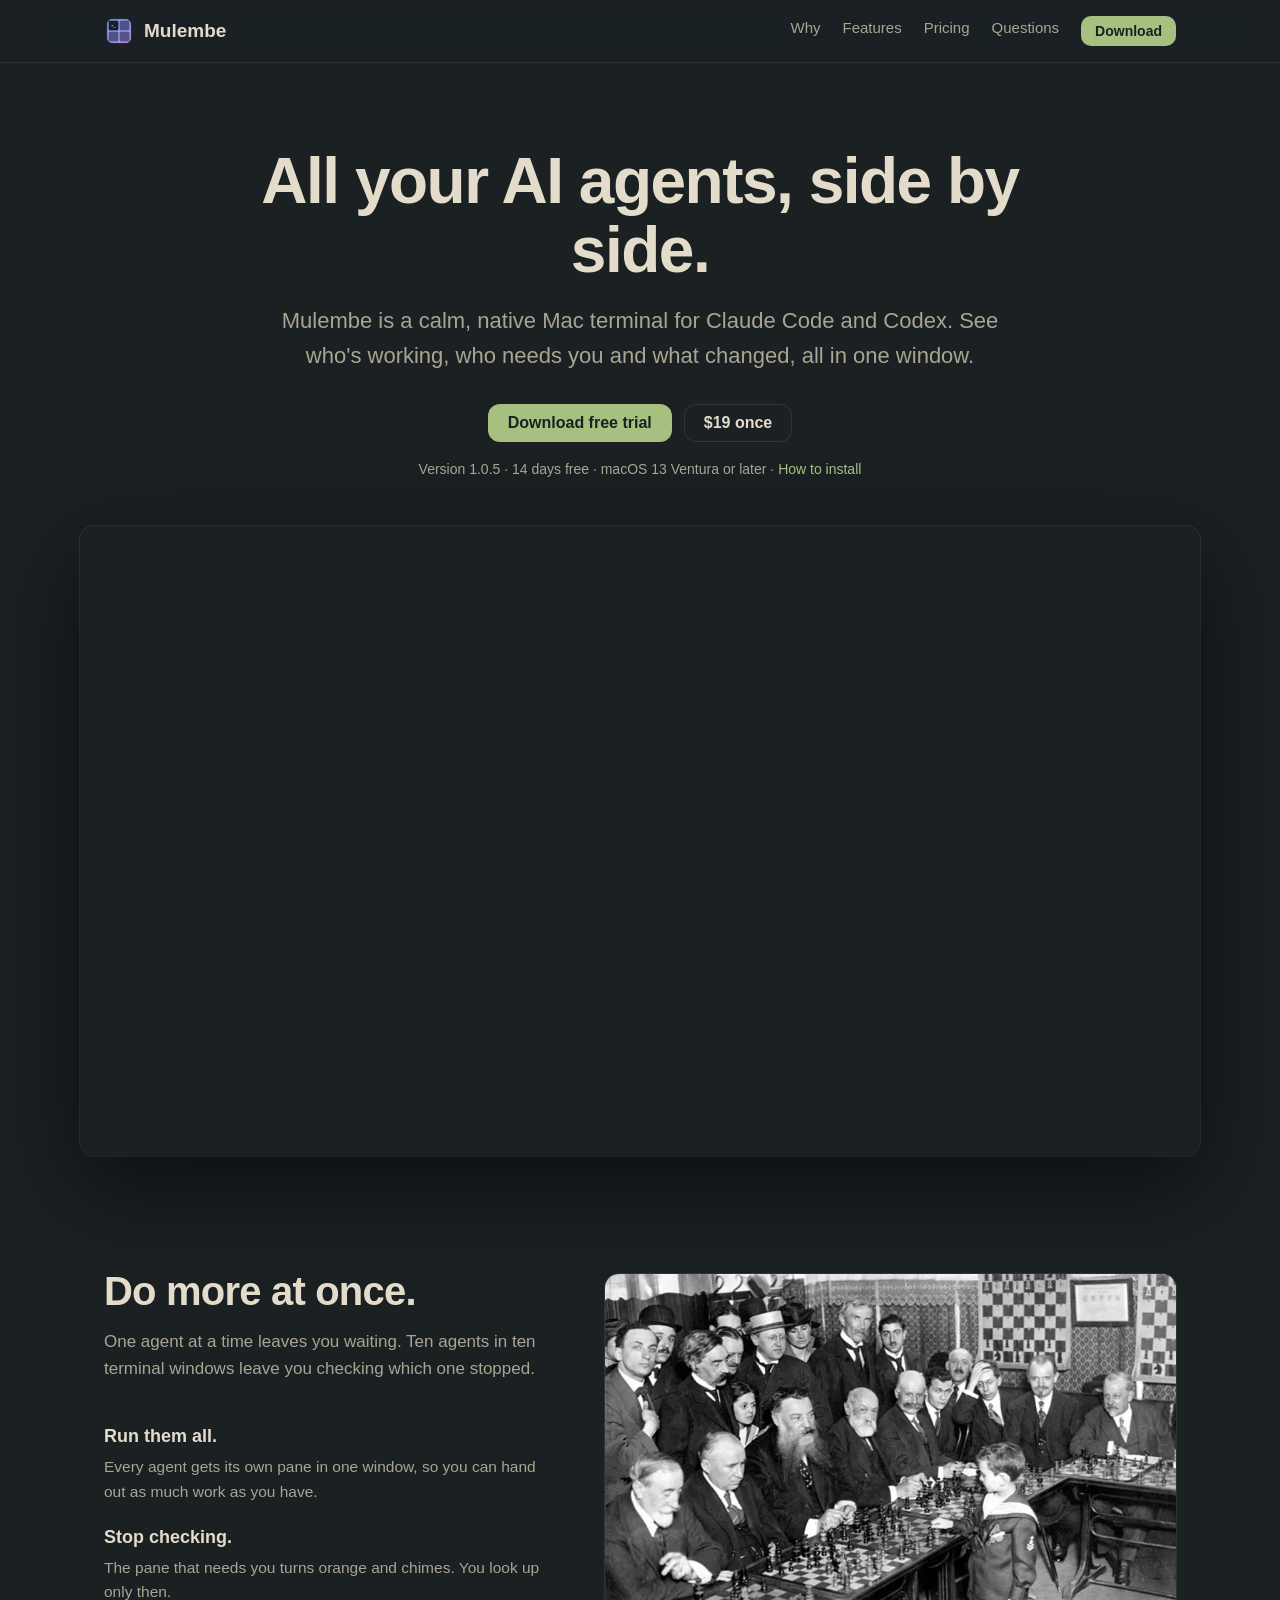
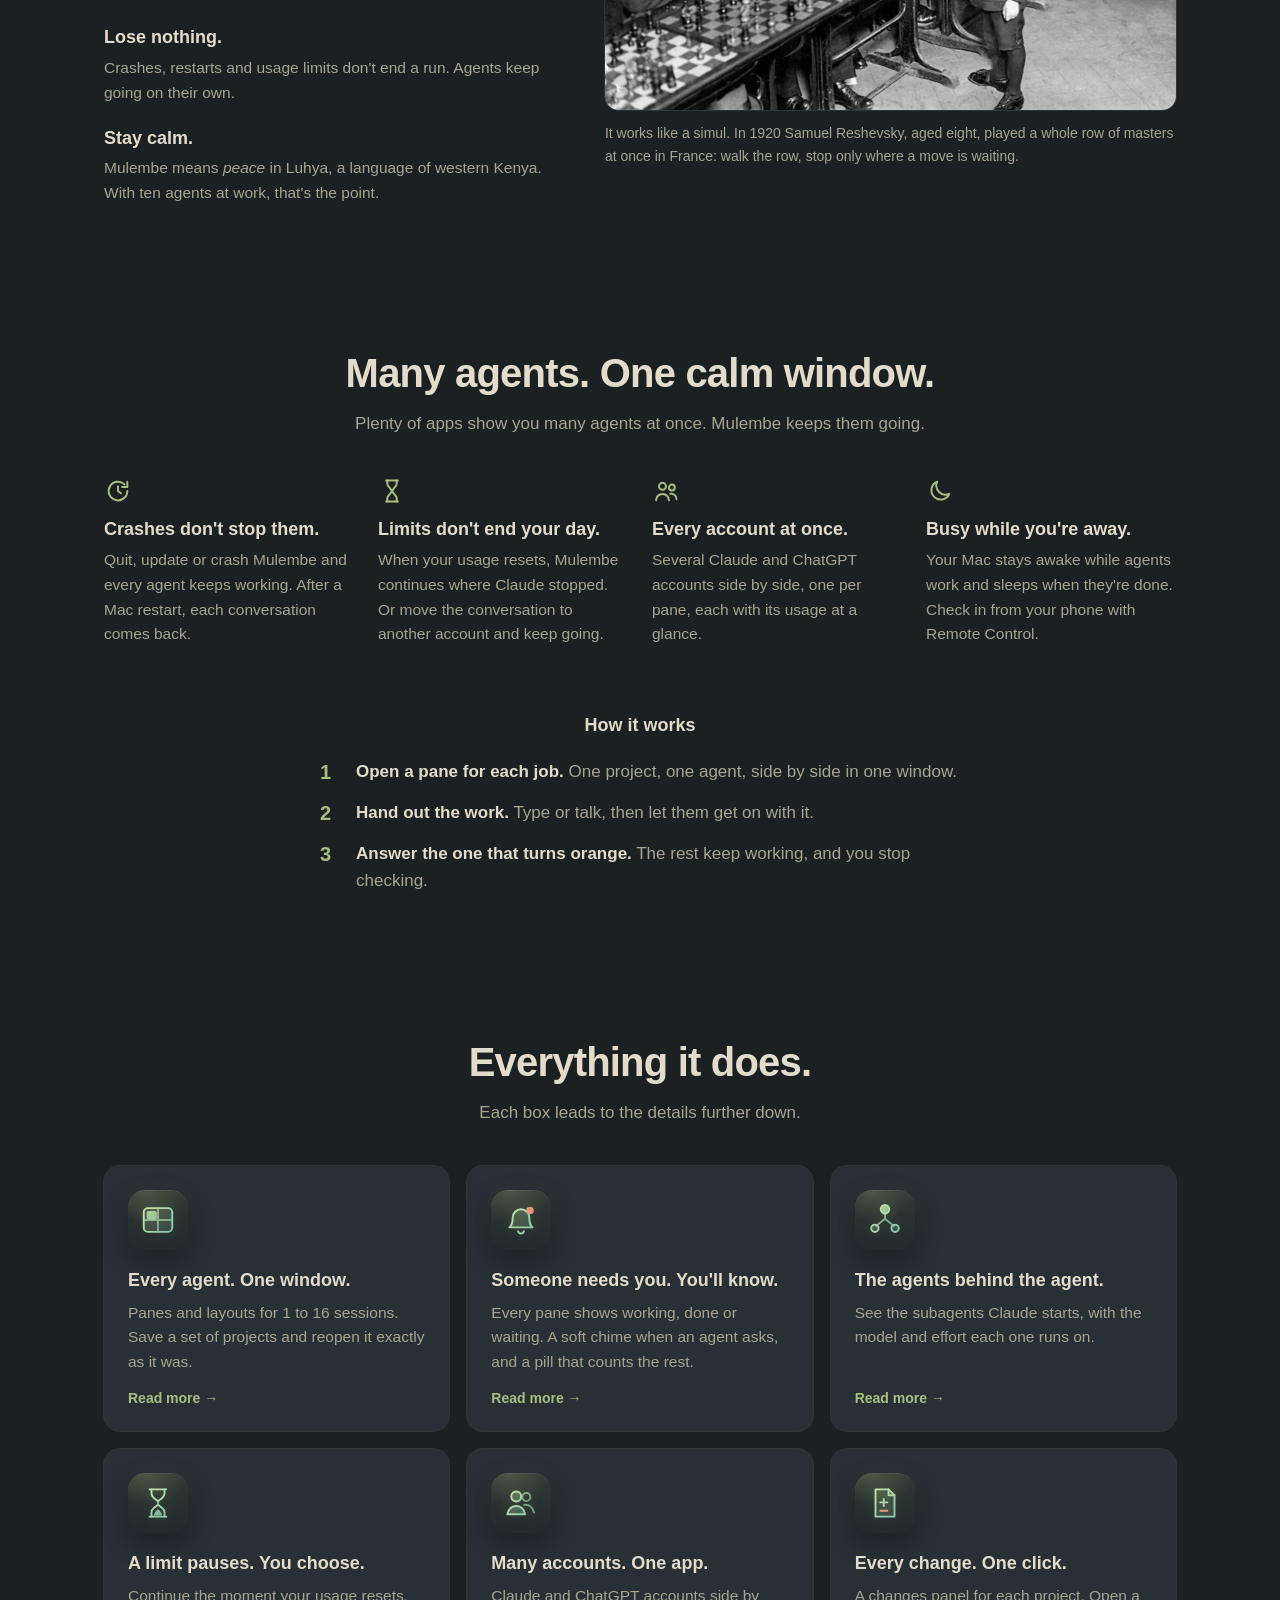
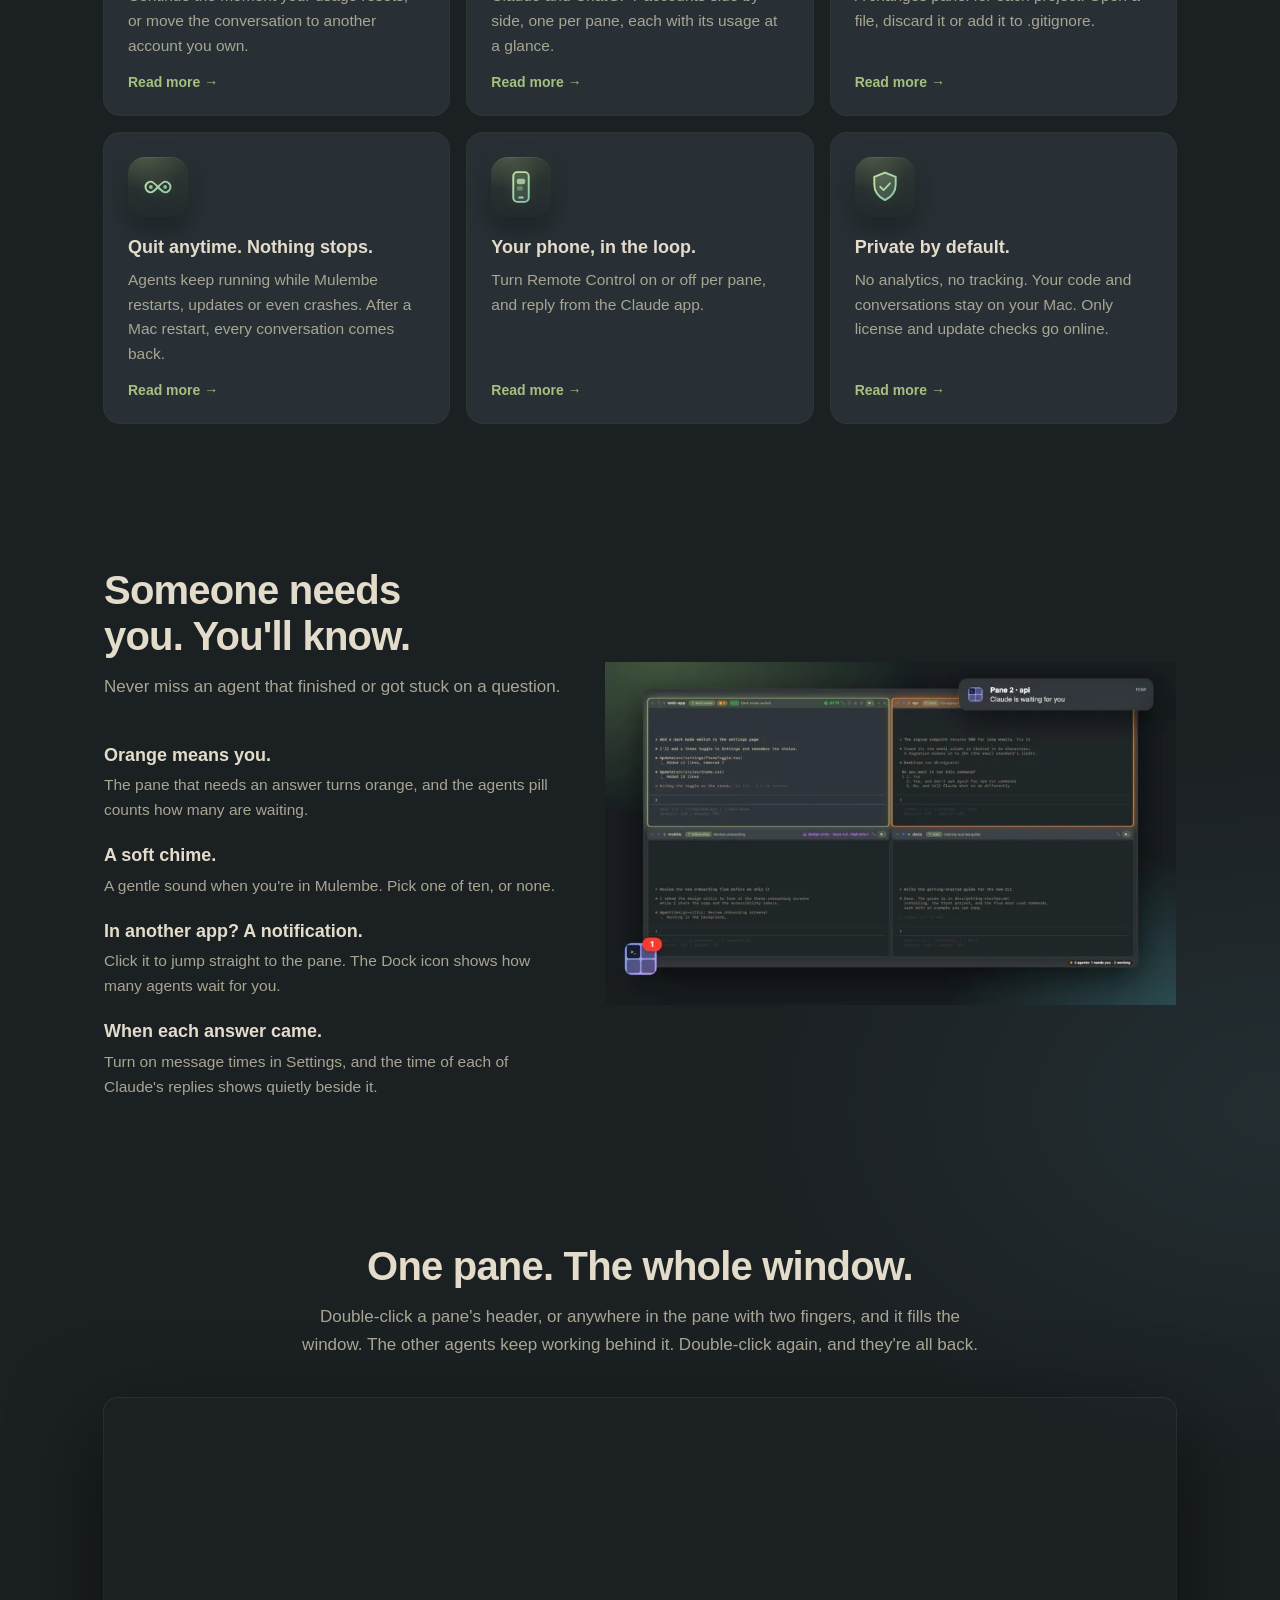
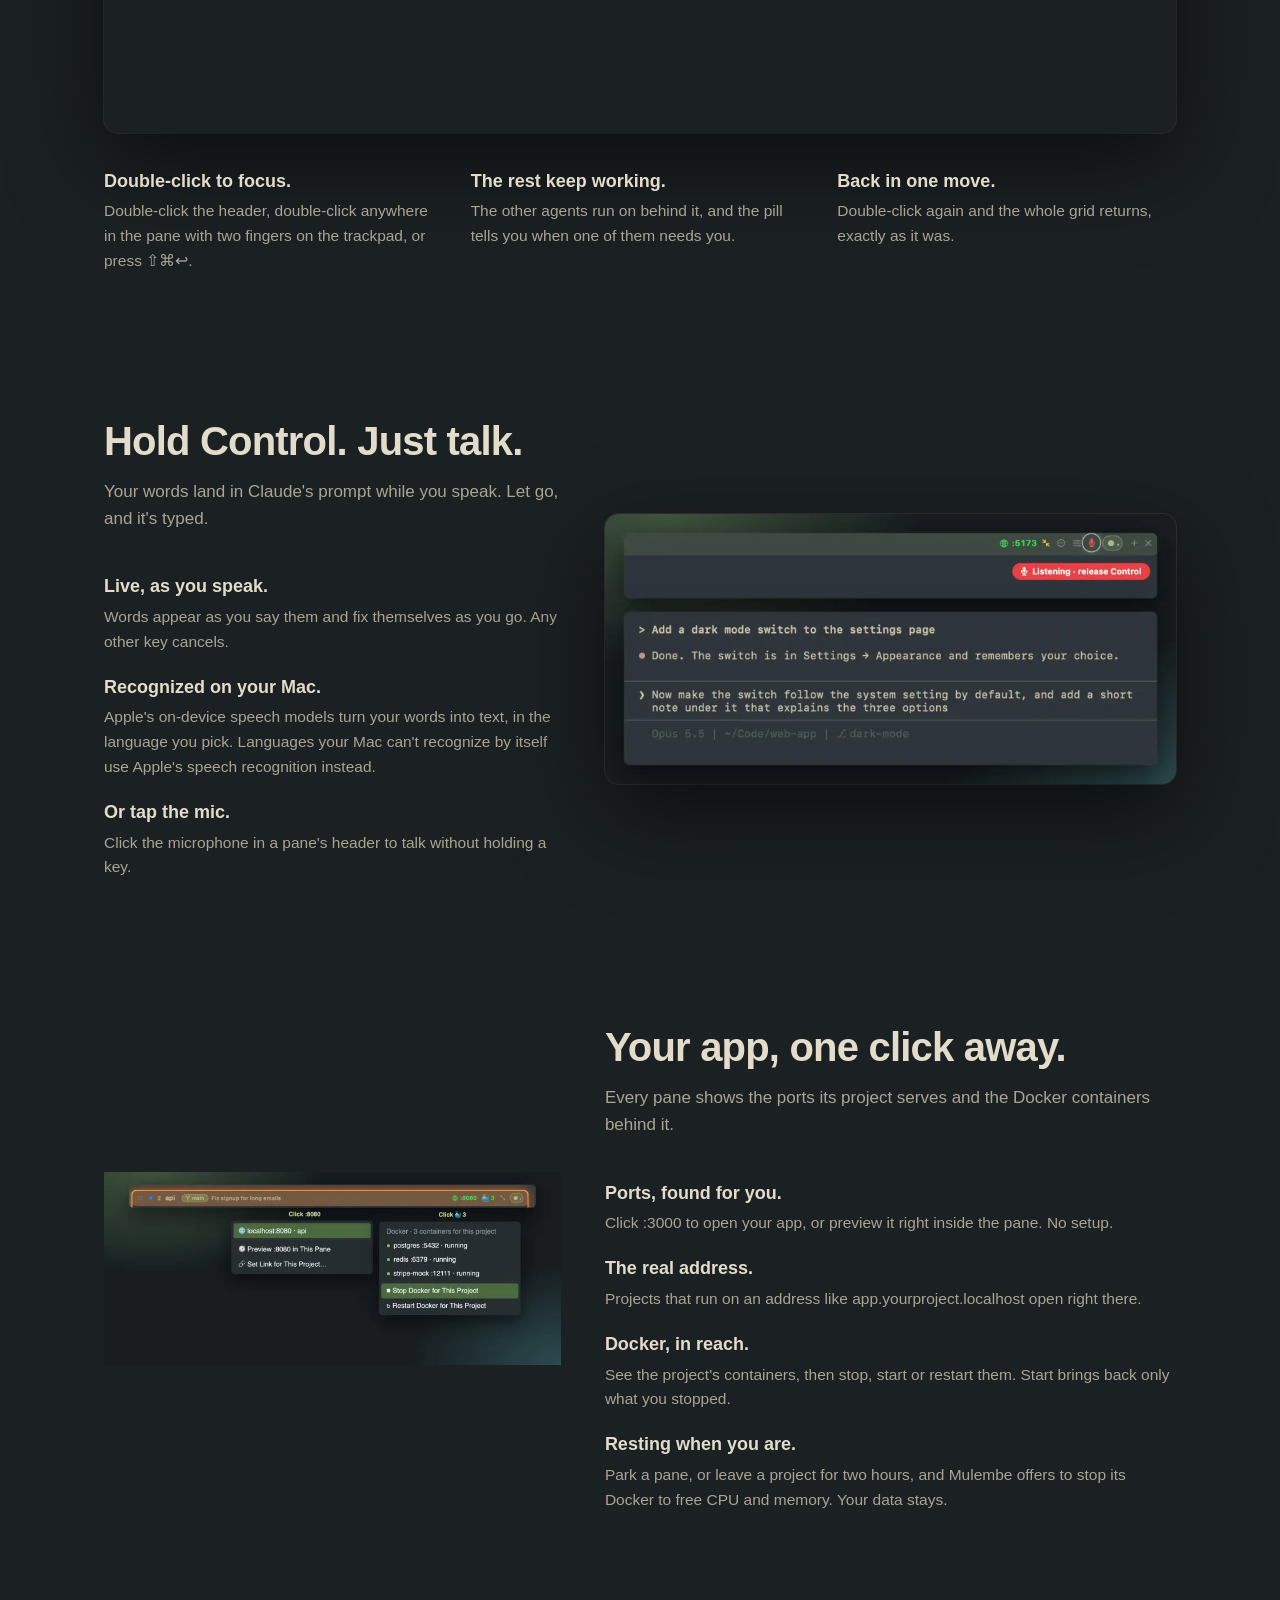
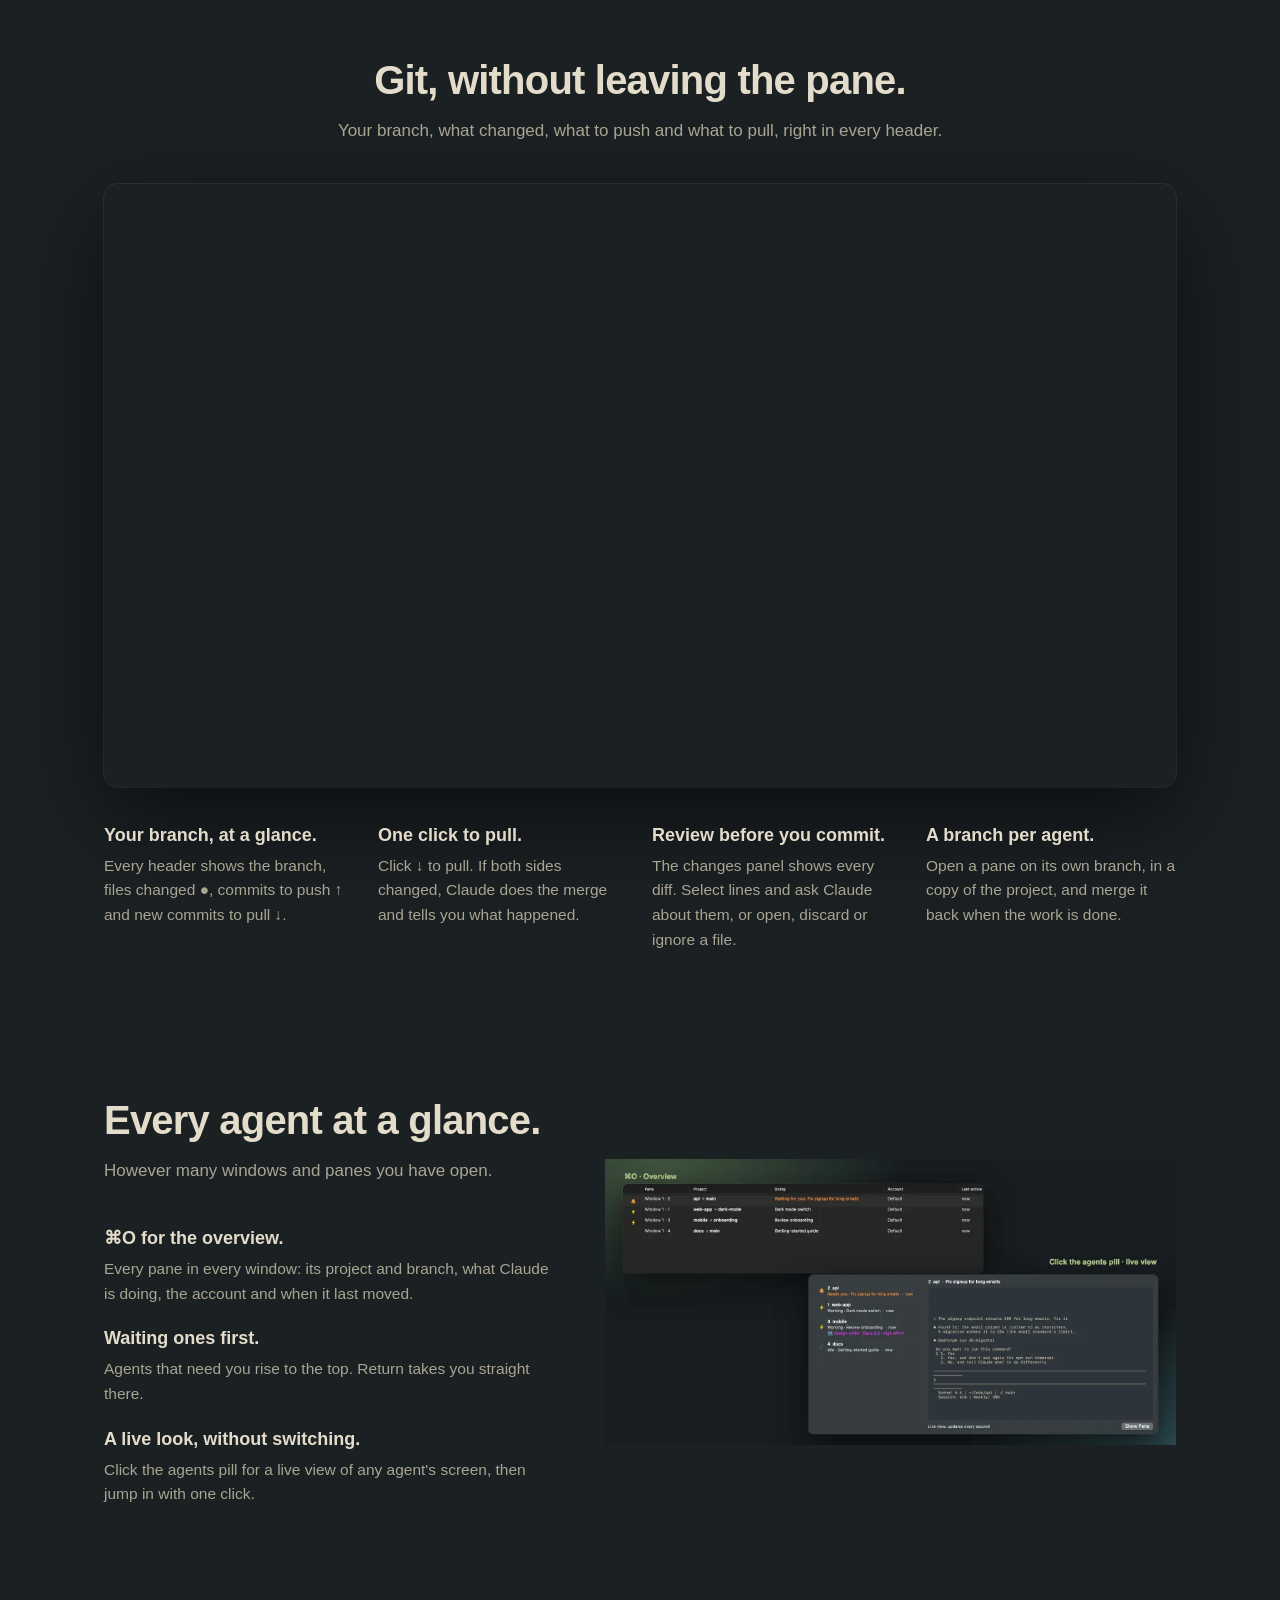
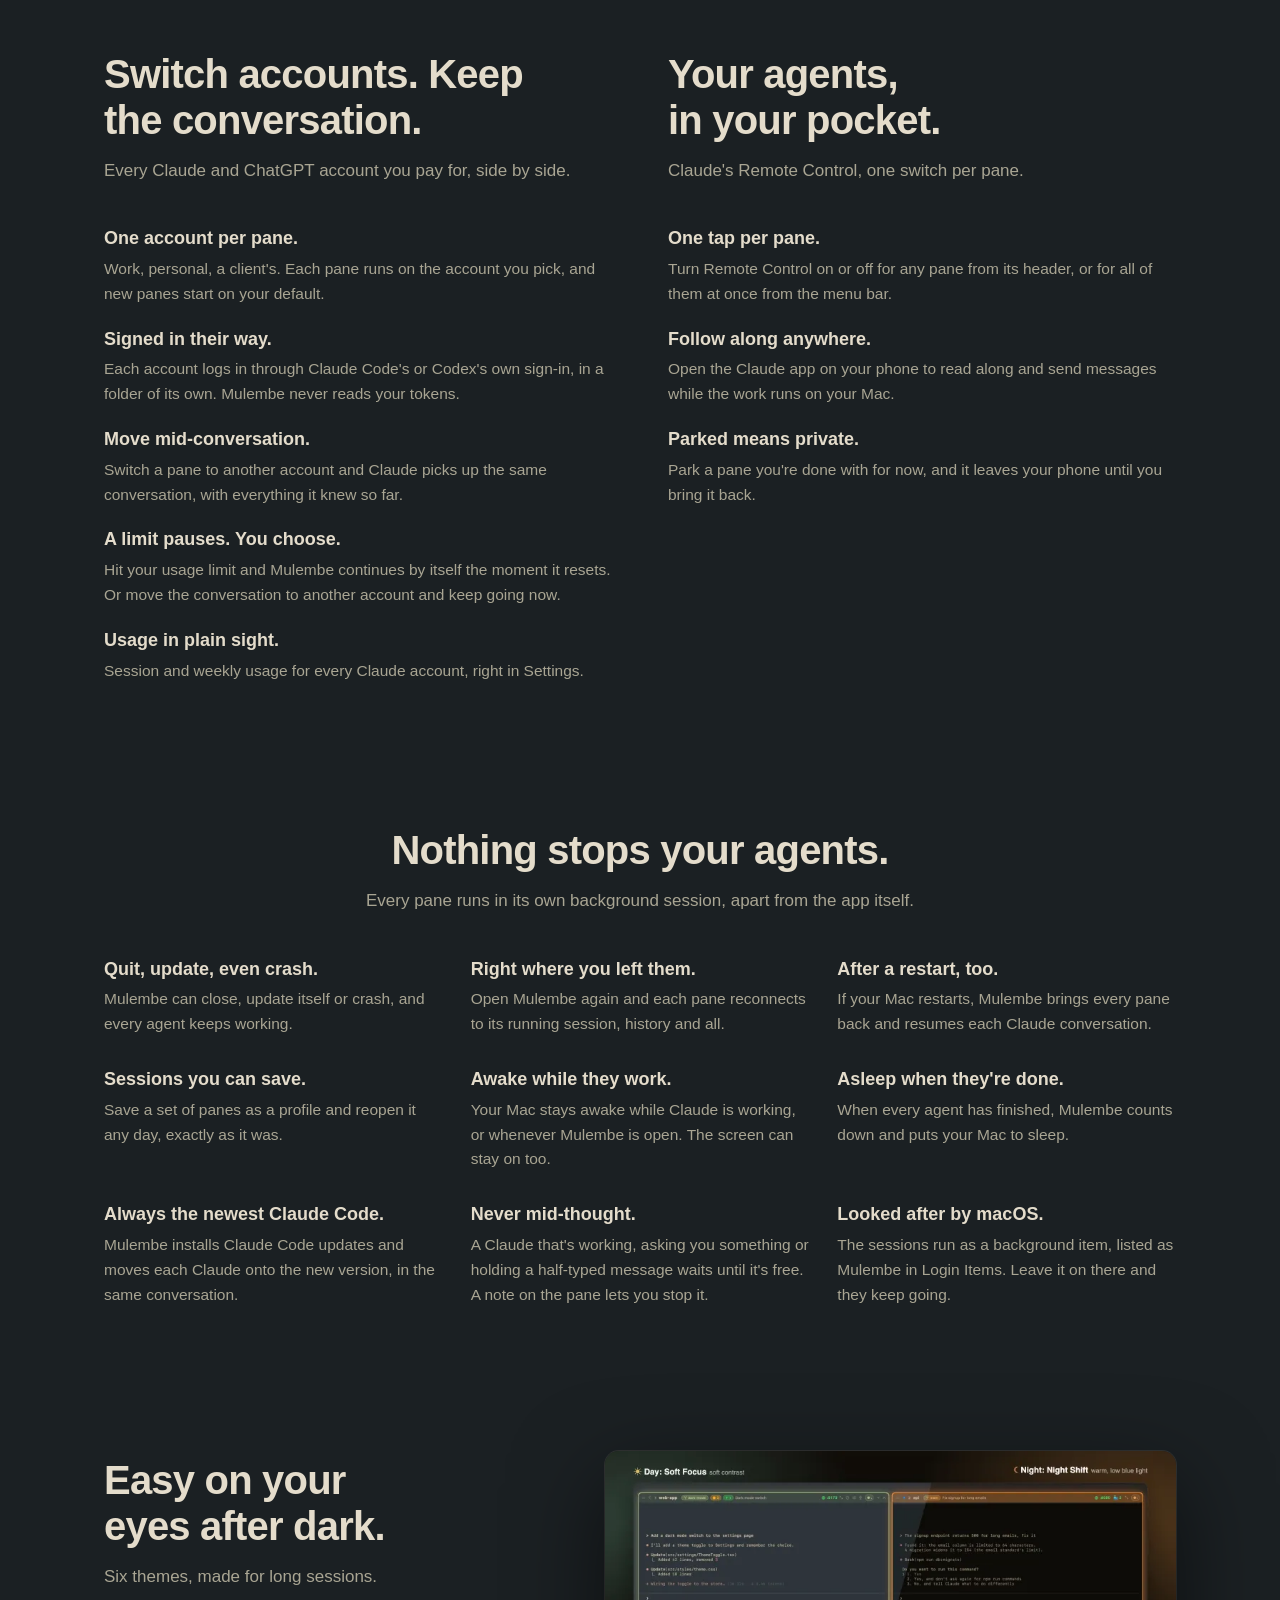
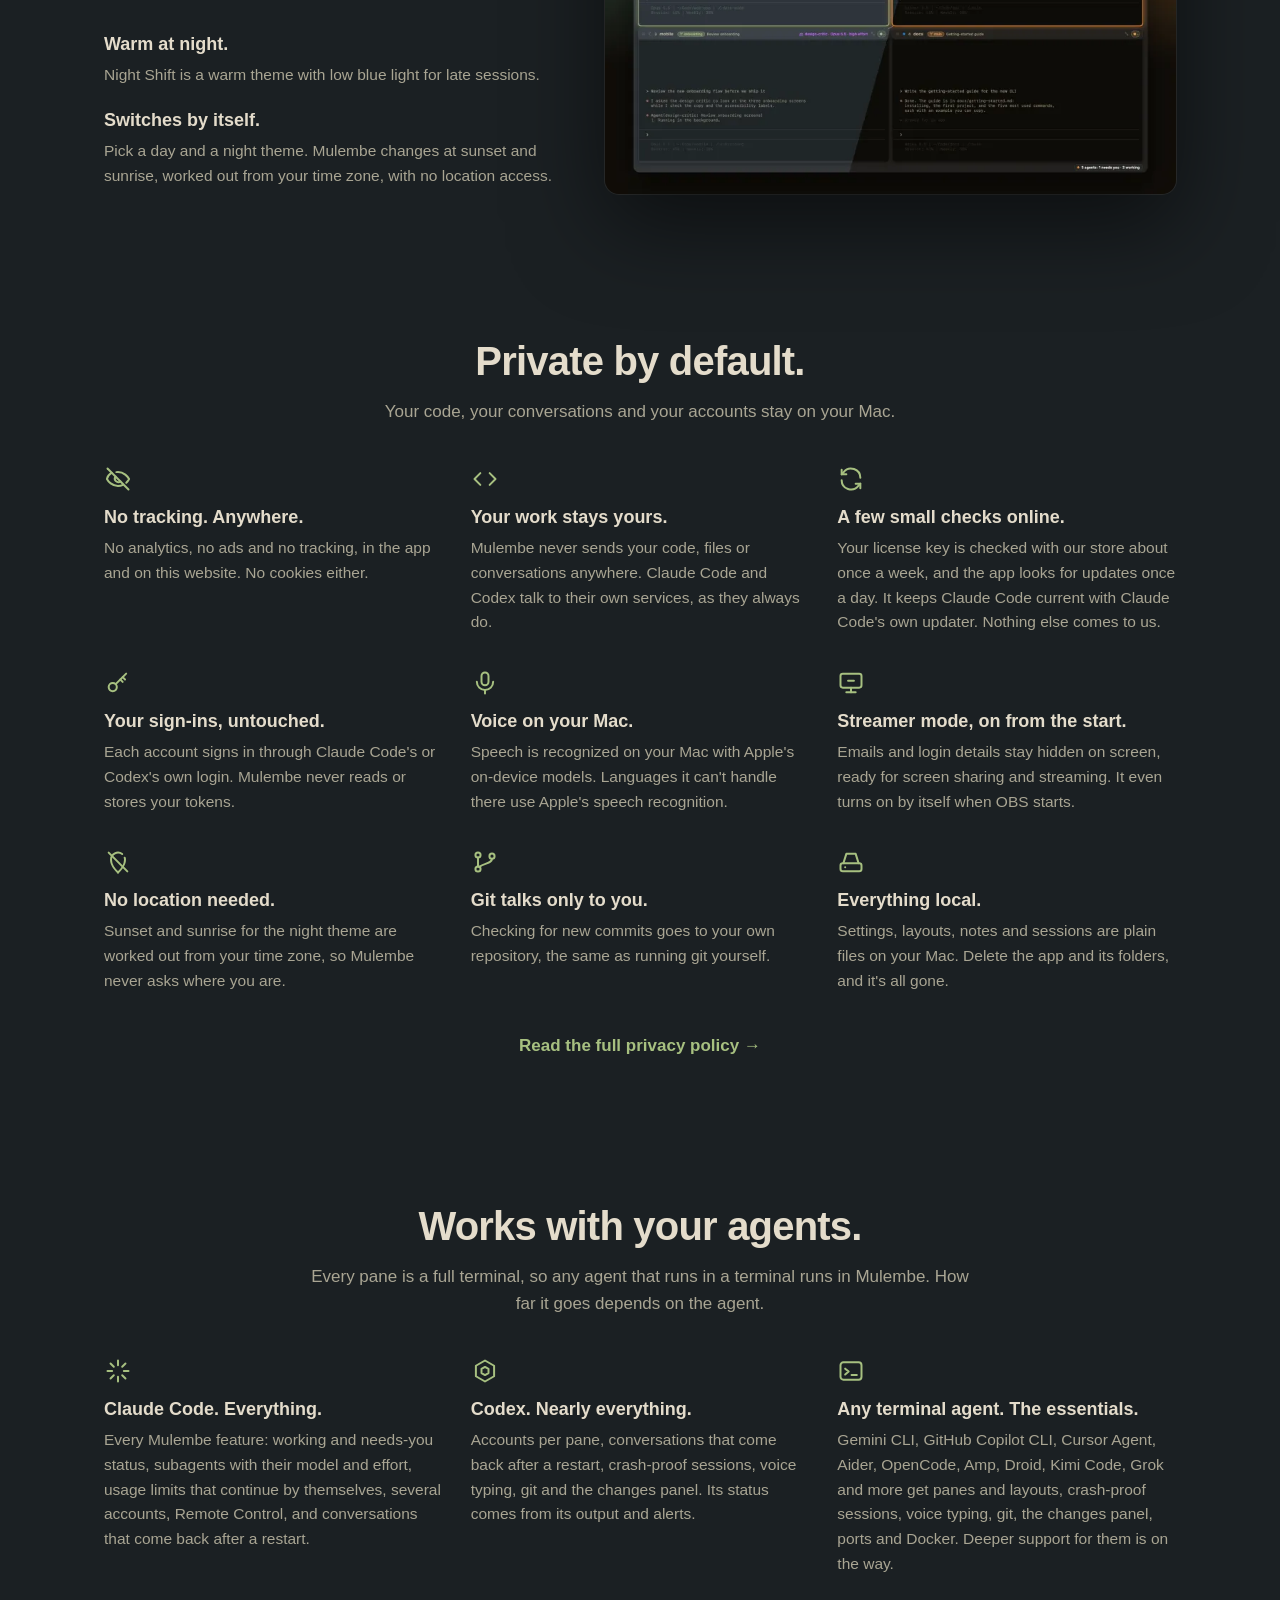
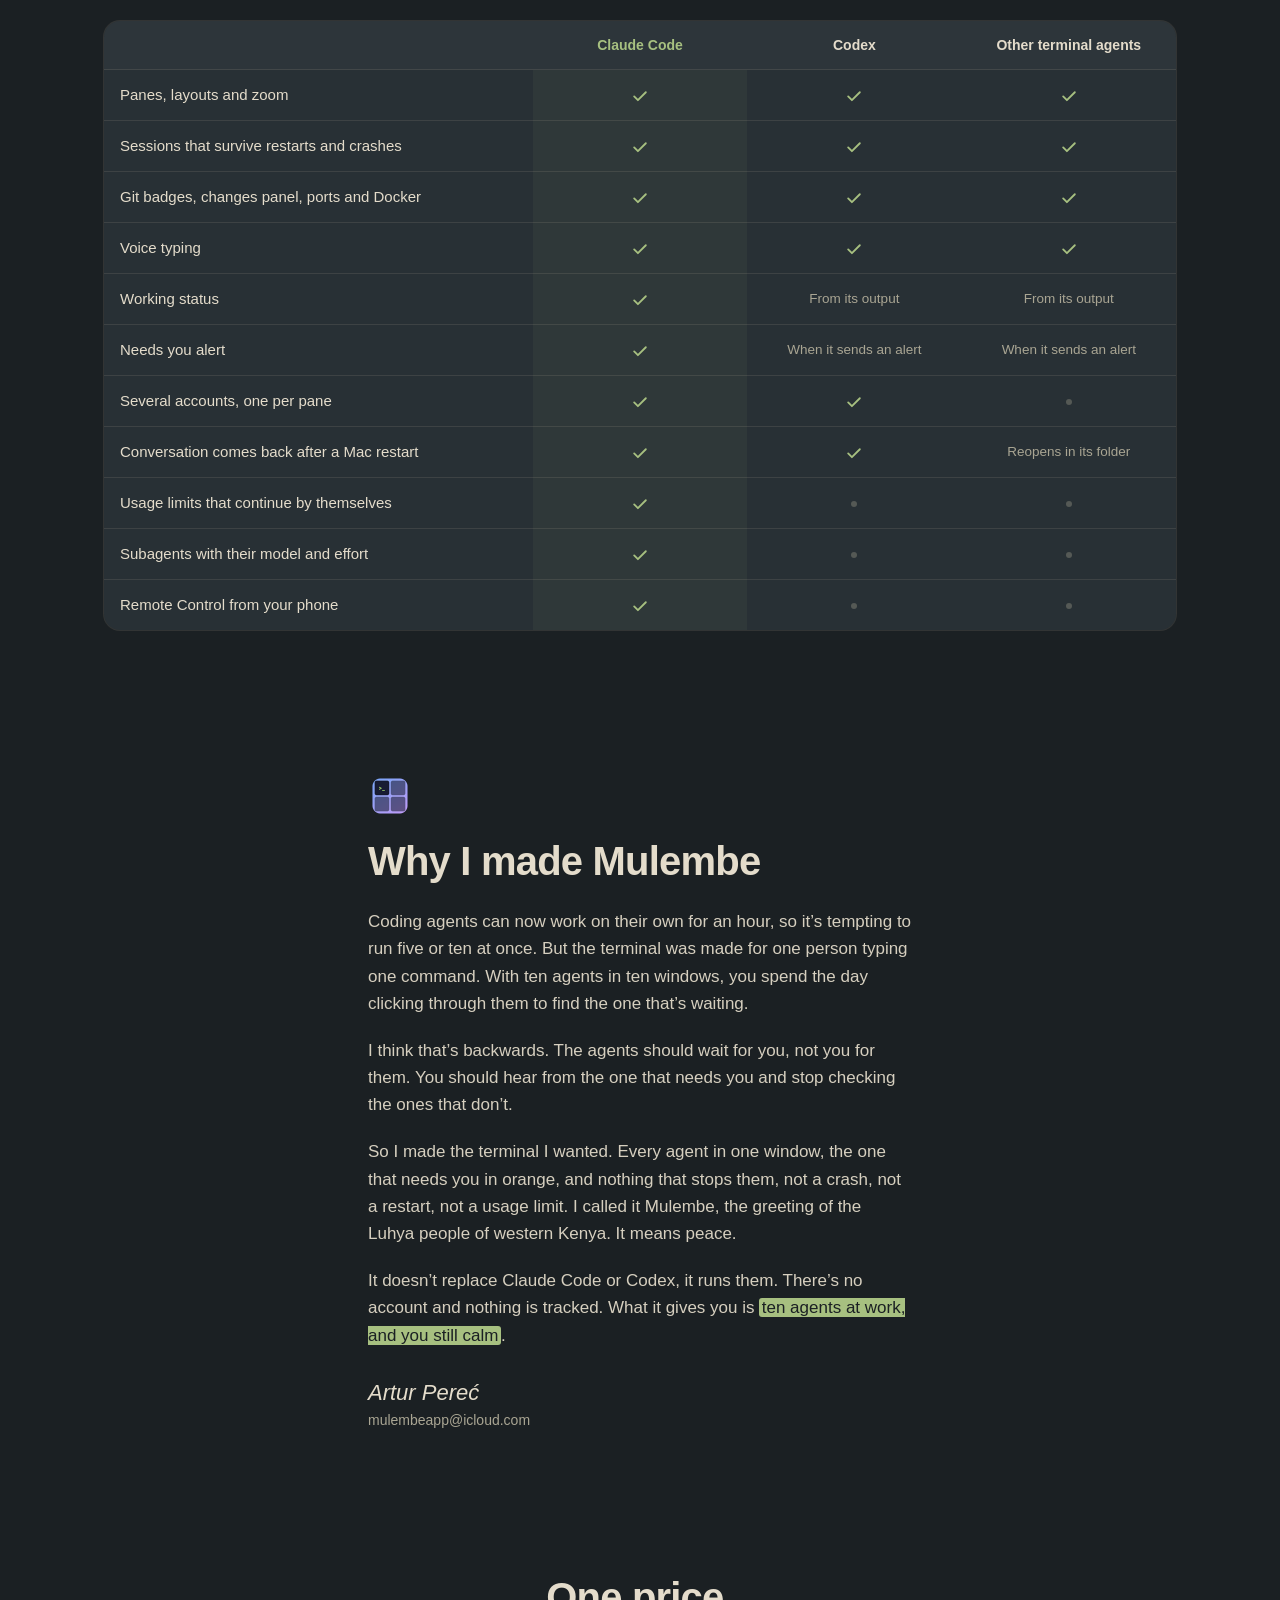
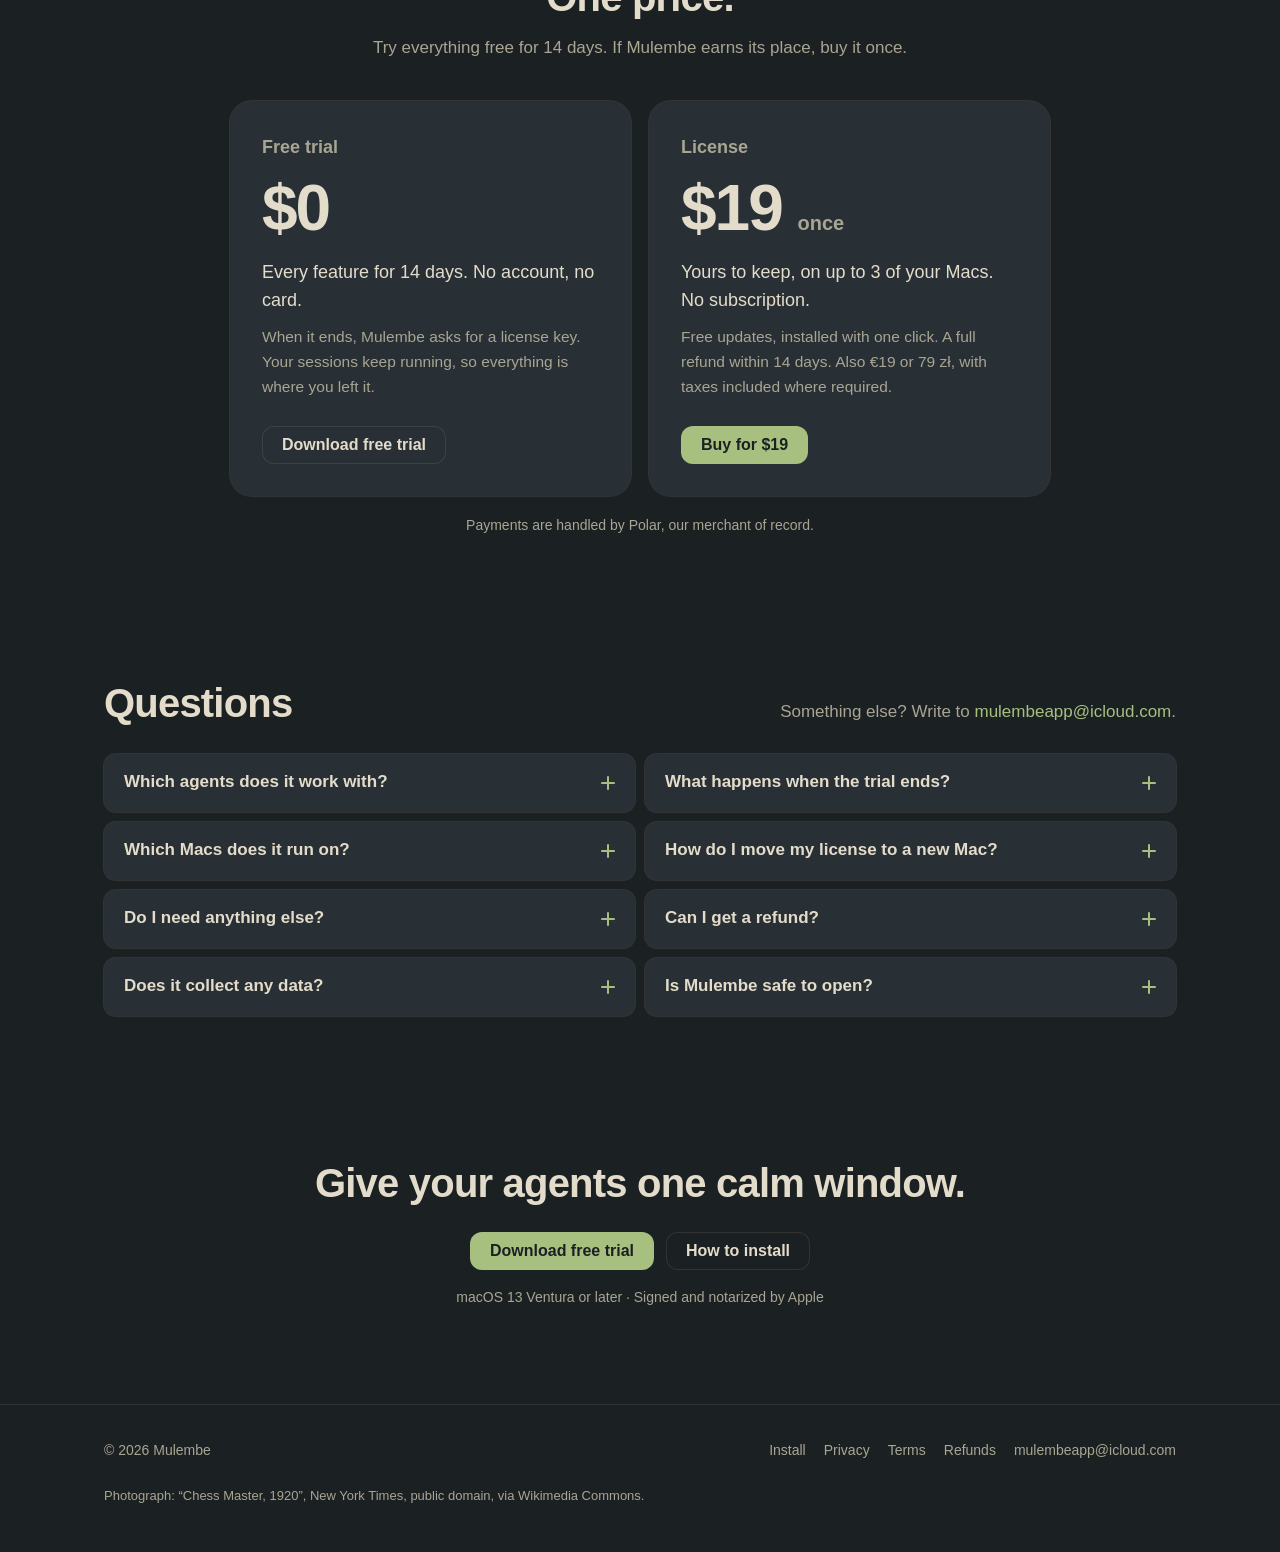
==== index.html @ fe6ae67c "SEO pass: descriptions for every page, Organization schema as publisher, a small header icon and a p" ====
<!doctype html>
<html lang="en">
<head>
  <meta charset="utf-8">
  <meta name="viewport" content="width=device-width, initial-scale=1">
  <title>Mulembe: all your AI coding agents, side by side, on your Mac</title>
  <meta name="description" content="Mulembe is a calm, native Mac terminal for Claude Code, Codex and any terminal agent. Your agents run side by side and never stop: not for crashes, restarts or usage limits. 14-day free trial, then $19 once.">
  <meta name="google-site-verification" content="awgSpBVwiy73n4SWK_MEB2o4UoAEffG2brTuxusj59I" />
  <link rel="canonical" href="https://mulembe-app.github.io/">
  <link rel="icon" href="assets/favicon.png">
  <link rel="apple-touch-icon" href="assets/apple-touch-icon.png">
  <meta property="og:type" content="website">
  <meta property="og:site_name" content="Mulembe">
  <meta property="og:title" content="Mulembe: all your AI agents, side by side">
  <meta property="og:description" content="A calm, native Mac terminal for Claude Code and Codex. 14 days free, then $19 once.">
  <meta property="og:url" content="https://mulembe-app.github.io/">
  <meta property="og:image" content="https://mulembe-app.github.io/assets/og-preview.jpg">
  <meta property="og:image:secure_url" content="https://mulembe-app.github.io/assets/og-preview.jpg">
  <meta property="og:image:type" content="image/jpeg">
  <meta property="og:image:width" content="1200">
  <meta property="og:image:height" content="630">
  <meta property="og:image:alt" content="Mulembe: all your AI agents, side by side. A calm, native Mac terminal for Claude Code and Codex.">
  <meta name="twitter:card" content="summary_large_image">
  <meta name="twitter:title" content="Mulembe: all your AI agents, side by side">
  <meta name="twitter:description" content="A calm, native Mac terminal for Claude Code and Codex. 14 days free, then $19 once.">
  <meta name="twitter:image" content="https://mulembe-app.github.io/assets/og-preview.jpg">
  <link rel="preload" as="image" type="image/webp" imagesrcset="assets/app-800.webp 800w, assets/app-1600.webp 1600w, assets/app-2400.webp 2400w" imagesizes="(max-width: 1168px) calc(100vw - 48px), 1120px" fetchpriority="high">
  <link rel="stylesheet" href="style.css">
  <script type="application/ld+json">{"@context": "https://schema.org", "@type": "Organization", "@id": "https://mulembe-app.github.io/#organization", "name": "Mulembe", "url": "https://mulembe-app.github.io/", "logo": "https://mulembe-app.github.io/assets/icon.png", "sameAs": ["https://github.com/mulembe-app"]}</script>
  <script type="application/ld+json">{"@context": "https://schema.org", "@type": "WebSite", "name": "Mulembe", "url": "https://mulembe-app.github.io/", "publisher": {"@id": "https://mulembe-app.github.io/#organization"}}</script>
  <script type="application/ld+json">{"@context": "https://schema.org", "@type": "SoftwareApplication", "name": "Mulembe", "operatingSystem": "macOS 13 or later", "applicationCategory": "DeveloperApplication", "description": "Mulembe is a calm, native Mac terminal for running AI coding agents like Claude Code and Codex side by side: see who's working and who needs you, keep going through usage limits, talk instead of typing, and review changes. 14-day free trial.", "url": "https://mulembe-app.github.io/", "downloadUrl": "https://mulembe-app.github.io/download/Mulembe.dmg", "image": "https://mulembe-app.github.io/assets/og-preview.jpg", "screenshot": "https://mulembe-app.github.io/assets/app.jpg", "publisher": {"@id": "https://mulembe-app.github.io/#organization"}, "softwareVersion": "1.0.5", "offers": {"@type": "Offer", "price": "19", "priceCurrency": "USD", "url": "https://buy.polar.sh/polar_cl_kxaN28DmZ19ZkvyCFO8mW8TVtu3ghaV43Y10k1bp8Ak"}}</script>
  <script type="application/ld+json">{"@context": "https://schema.org", "@type": "FAQPage", "mainEntity": [{"@type": "Question", "name": "Which agents does it work with?", "acceptedAnswer": {"@type": "Answer", "text": "Every Mulembe feature works with Claude Code, and Codex gets nearly all of them. Any other agent that runs in a terminal runs too, like Gemini CLI, GitHub Copilot CLI, Cursor Agent, Aider or OpenCode, with the essentials: panes, crash-proof sessions, voice typing, git and the changes panel. See Works with your agents."}}, {"@type": "Question", "name": "Which Macs does it run on?", "acceptedAnswer": {"@type": "Answer", "text": "Any Mac with macOS 13 Ventura or later."}}, {"@type": "Question", "name": "Do I need anything else?", "acceptedAnswer": {"@type": "Answer", "text": "Just Claude Code (or Codex). Everything Mulembe needs is built in, including tmux, which keeps your agents running while Mulembe restarts or updates."}}, {"@type": "Question", "name": "Does it collect any data?", "acceptedAnswer": {"@type": "Answer", "text": "No. Mulembe has no analytics or tracking. It goes online only to check your license key, to look for updates, and to keep Claude Code current with Claude Code's own updater. On macOS 26 voice input is recognized on your Mac. On macOS 13 to 15, and for languages your Mac can't handle itself, Apple's speech recognition service does the work. See the privacy policy."}}, {"@type": "Question", "name": "What happens when the trial ends?", "acceptedAnswer": {"@type": "Answer", "text": "Mulembe asks for a license key before you can keep working in it. Your sessions keep running in the background, so everything is right where you left it once you activate."}}, {"@type": "Question", "name": "How do I move my license to a new Mac?", "acceptedAnswer": {"@type": "Answer", "text": "Open Mulembe → License… on the old Mac and click Deactivate This Mac. You can also manage your Macs in the Polar customer portal linked in your receipt."}}, {"@type": "Question", "name": "Can I get a refund?", "acceptedAnswer": {"@type": "Answer", "text": "Yes. Email us within 14 days of your purchase for a full refund. See the refund policy."}}, {"@type": "Question", "name": "Is Mulembe safe to open?", "acceptedAnswer": {"@type": "Answer", "text": "Yes. It's signed with an Apple Developer ID and notarized by Apple, which checks it for malware, so macOS opens it like any other app you download. The install steps take a minute."}}]}</script>
</head>
<body>
<header class="top">
  <div class="wrap">
    <a class="brand" href="#top"><img src="assets/icon-88.png" width="30" height="30" alt="">Mulembe</a>
    <nav class="links">
      <a href="#why">Why</a>
      <a href="#features">Features</a>
      <a href="#pricing">Pricing</a>
      <a href="#faq">Questions</a>
      <a class="button small" href="download/Mulembe.dmg">Download</a>
    </nav>
    <details class="menu">
      <summary aria-label="Menu"><span class="bars" aria-hidden="true"></span></summary>
      <nav class="menu-links">
        <a onclick="this.closest('details').open = false" href="#why">Why</a>
        <a onclick="this.closest('details').open = false" href="#features">Features</a>
        <a onclick="this.closest('details').open = false" href="#pricing">Pricing</a>
        <a onclick="this.closest('details').open = false" href="#faq">Questions</a>
        <a onclick="this.closest('details').open = false" href="install.html">Install</a>
      </nav>
    </details>
  </div>
</header>

<main id="top">
  <div class="wrap hero">
    <h1>All your AI agents, side by side.</h1>
    <p class="lead">Mulembe is a calm, native Mac terminal for Claude Code and Codex. See who's working, who needs you and what changed, all in one window.</p>
    <div class="actions">
      <a class="button" href="download/Mulembe.dmg">Download free trial</a>
      <a class="button ghost" href="#pricing">$19 once</a>
    </div>
    <div class="meta">Version 1.0.5 · 14 days free · macOS 13 Ventura or later · <a href="install.html">How to install</a></div>
    <div class="shot"><picture><source type="image/webp" srcset="assets/app-800.webp 800w, assets/app-1600.webp 1600w, assets/app-2400.webp 2400w" sizes="(max-width: 1168px) calc(100vw - 48px), 1120px"><img src="assets/app.jpg" width="1600" height="900" alt="Mulembe with four Claude Code sessions side by side: one working, one asking a question, one running a design-critic agent, one finished, with their ports and Docker containers in the headers." fetchpriority="high" decoding="async"></picture></div>
  </div>

  <!-- WHY: what it does for you -->
  <section id="why">
    <div class="wrap split simul">
      <div>
        <h2>Do more at once.</h2>
        <p class="intro">One agent at a time leaves you waiting. Ten agents in ten terminal windows leave you checking which one stopped.</p>
        <div class="points">
          <div><h3>Run them all.</h3><p>Every agent gets its own pane in one window, so you can hand out as much work as you have.</p></div>
          <div><h3>Stop checking.</h3><p>The pane that needs you turns orange and chimes. You look up only then.</p></div>
          <div><h3>Lose nothing.</h3><p>Crashes, restarts and usage limits don't end a run. Agents keep going on their own.</p></div>
          <div><h3>Stay calm.</h3><p>Mulembe means <i>peace</i> in Luhya, a language of western Kenya. With ten agents at work, that's the point.</p></div>
        </div>
      </div>
      <figure class="photo">
        <img src="assets/simul-1920.webp" srcset="assets/simul-800.webp 800w, assets/simul-1920.webp 1400w" sizes="(max-width: 860px) calc(100vw - 48px), 600px" width="1400" height="1068" alt="Eight-year-old Samuel Reshevsky in a sailor suit, standing at a row of tables, playing chess against a line of grown men at once." loading="lazy" decoding="async">
        <figcaption>It works like a simul. In 1920 Samuel Reshevsky, aged eight, played a whole row of masters at once in France: walk the row, stop only where a move is waiting.</figcaption>
      </figure>
    </div>
  </section>

  <section id="apart">
    <div class="wrap">
      <h2>Many agents. One calm window.</h2>
      <p class="intro">Plenty of apps show you many agents at once. Mulembe keeps them going.</p>
      <div class="points four">
        <div><svg class="ico" viewBox="0 0 24 24" fill="none" stroke="currentColor" stroke-width="1.7" stroke-linecap="round" stroke-linejoin="round" aria-hidden="true"><path d="M20 12a8 8 0 1 1-2.4-5.7"/><path d="M20 4v4.5h-4.5"/><path d="M12 8v4l2.5 2"/></svg><h3>Crashes don't stop them.</h3><p>Quit, update or crash Mulembe and every agent keeps working. After a Mac restart, each conversation comes back.</p></div>
        <div><svg class="ico" viewBox="0 0 24 24" fill="none" stroke="currentColor" stroke-width="1.7" stroke-linecap="round" stroke-linejoin="round" aria-hidden="true"><path d="M7 3h10M7 21h10"/><path d="M8 3v2.5a4 4 0 0 0 1.6 3.2L12 12l2.4-3.3A4 4 0 0 0 16 5.5V3"/><path d="M8 21v-2.5a4 4 0 0 1 1.6-3.2L12 12l2.4 3.3a4 4 0 0 1 1.6 3.2V21"/></svg><h3>Limits don't end your day.</h3><p>When your usage resets, Mulembe continues where Claude stopped. Or move the conversation to another account and keep going.</p></div>
        <div><svg class="ico" viewBox="0 0 24 24" fill="none" stroke="currentColor" stroke-width="1.7" stroke-linecap="round" stroke-linejoin="round" aria-hidden="true"><circle cx="9" cy="8" r="3"/><path d="M3.5 20a5.5 5.5 0 0 1 11 0"/><circle cx="17" cy="9" r="2.5"/><path d="M15.6 14.4A4.5 4.5 0 0 1 21 19"/></svg><h3>Every account at once.</h3><p>Several Claude and ChatGPT accounts side by side, one per pane, each with its usage at a glance.</p></div>
        <div><svg class="ico" viewBox="0 0 24 24" fill="none" stroke="currentColor" stroke-width="1.7" stroke-linecap="round" stroke-linejoin="round" aria-hidden="true"><path d="M20 14.5A8 8 0 0 1 9.5 4a8 8 0 1 0 10.5 10.5z"/></svg><h3>Busy while you're away.</h3><p>Your Mac stays awake while agents work and sleeps when they're done. Check in from your phone with Remote Control.</p></div>
      </div>
      <div class="how">
        <h3>How it works</h3>
        <ol>
          <li><b>Open a pane for each job.</b> One project, one agent, side by side in one window.</li>
          <li><b>Hand out the work.</b> Type or talk, then let them get on with it.</li>
          <li><b>Answer the one that turns orange.</b> The rest keep working, and you stop checking.</li>
        </ol>
      </div>
    </div>
  </section>

  <!-- HOW: the features -->
  <section id="features">
    <div class="wrap">
      <h2>Everything it does.</h2>
      <p class="intro">Each box leads to the details further down.</p>
      <div class="grid">
        <a class="card link" href="#focus"><div class="icon"><svg viewBox="0 0 32 32" fill="none" aria-hidden="true"><defs><linearGradient id="ig1" x1="4" y1="3" x2="28" y2="29" gradientUnits="userSpaceOnUse"><stop offset="0" stop-color="#cfe6a3"/><stop offset="1" stop-color="#7fc4b0"/></linearGradient></defs> <rect x="4" y="6" width="24" height="20" rx="3.5" fill="url(#ig1)" fill-opacity="0.16" stroke="url(#ig1)" stroke-width="1.6" stroke-linecap="round" stroke-linejoin="round"/> <rect x="6.5" y="8.5" width="8.5" height="7" rx="1.6" fill="url(#ig1)" fill-opacity="0.85"/> <path d="M16 6v20M4 16h24" stroke="url(#ig1)" stroke-width="1.6" stroke-linecap="round" stroke-linejoin="round" stroke-opacity=".7"/></svg></div><h3>Every agent. One window.</h3><p>Panes and layouts for 1 to 16 sessions. Save a set of projects and reopen it exactly as it was.</p><span class="more">Read more →</span></a>
        <a class="card link" href="#notifications"><div class="icon"><svg viewBox="0 0 32 32" fill="none" aria-hidden="true"><defs><linearGradient id="ig2" x1="4" y1="3" x2="28" y2="29" gradientUnits="userSpaceOnUse"><stop offset="0" stop-color="#cfe6a3"/><stop offset="1" stop-color="#7fc4b0"/></linearGradient></defs> <path d="M9 14a7 7 0 0 1 14 0c0 6.5 2.8 8.2 2.8 8.2H6.2S9 20.5 9 14z" fill="url(#ig2)" fill-opacity="0.22" stroke="url(#ig2)" stroke-width="1.6" stroke-linecap="round" stroke-linejoin="round"/> <path d="M13.5 25.5a2.6 2.6 0 0 0 5 0" stroke="url(#ig2)" stroke-width="1.6" stroke-linecap="round" stroke-linejoin="round"/> <circle cx="23.5" cy="8" r="3.2" fill="#e69875"/></svg></div><h3>Someone needs you. You'll know.</h3><p>Every pane shows working, done or waiting. A soft chime when an agent asks, and a pill that counts the rest.</p><span class="more">Read more →</span></a>
        <a class="card link" href="#overview"><div class="icon"><svg viewBox="0 0 32 32" fill="none" aria-hidden="true"><defs><linearGradient id="ig3" x1="4" y1="3" x2="28" y2="29" gradientUnits="userSpaceOnUse"><stop offset="0" stop-color="#cfe6a3"/><stop offset="1" stop-color="#7fc4b0"/></linearGradient></defs> <path d="M16 9.5v5.5M16 15l-7.5 6M16 15l7.5 6" stroke="url(#ig3)" stroke-width="1.6" stroke-linecap="round" stroke-linejoin="round" stroke-opacity=".75"/> <circle cx="16" cy="7" r="3.6" fill="url(#ig3)" fill-opacity="0.85" stroke="url(#ig3)" stroke-width="1.6" stroke-linecap="round" stroke-linejoin="round"/> <circle cx="7.5" cy="23" r="3.1" fill="url(#ig3)" fill-opacity="0.22" stroke="url(#ig3)" stroke-width="1.6" stroke-linecap="round" stroke-linejoin="round"/> <circle cx="24.5" cy="23" r="3.1" fill="url(#ig3)" fill-opacity="0.22" stroke="url(#ig3)" stroke-width="1.6" stroke-linecap="round" stroke-linejoin="round"/></svg></div><h3>The agents behind the agent.</h3><p>See the subagents Claude starts, with the model and effort each one runs on.</p><span class="more">Read more →</span></a>
        <a class="card link" href="#accounts"><div class="icon"><svg viewBox="0 0 32 32" fill="none" aria-hidden="true"><defs><linearGradient id="ig4" x1="4" y1="3" x2="28" y2="29" gradientUnits="userSpaceOnUse"><stop offset="0" stop-color="#cfe6a3"/><stop offset="1" stop-color="#7fc4b0"/></linearGradient></defs> <path d="M9 4.5h14M9 27.5h14" stroke="url(#ig4)" stroke-width="1.6" stroke-linecap="round" stroke-linejoin="round"/> <path d="M10.5 4.5v3.2a5 5 0 0 0 2 4L16 14.5l3.5-2.8a5 5 0 0 0 2-4V4.5" stroke="url(#ig4)" stroke-width="1.6" stroke-linecap="round" stroke-linejoin="round"/> <path d="M10.5 27.5v-3.2a5 5 0 0 1 2-4L16 17.5l3.5 2.8a5 5 0 0 1 2 4v3.2" stroke="url(#ig4)" stroke-width="1.6" stroke-linecap="round" stroke-linejoin="round"/> <path d="M12.5 26.5c.4-2.6 1.9-4.2 3.5-5.3 1.6 1.1 3.1 2.7 3.5 5.3z" fill="url(#ig4)" fill-opacity="0.85"/> <circle cx="16" cy="16" r=".9" fill="url(#ig4)"/></svg></div><h3>A limit pauses. You choose.</h3><p>Continue the moment your usage resets, or move the conversation to another account you own.</p><span class="more">Read more →</span></a>
        <a class="card link" href="#accounts"><div class="icon"><svg viewBox="0 0 32 32" fill="none" aria-hidden="true"><defs><linearGradient id="ig5" x1="4" y1="3" x2="28" y2="29" gradientUnits="userSpaceOnUse"><stop offset="0" stop-color="#cfe6a3"/><stop offset="1" stop-color="#7fc4b0"/></linearGradient></defs> <circle cx="20.5" cy="11" r="3.4" stroke="url(#ig5)" stroke-width="1.6" stroke-linecap="round" stroke-linejoin="round" stroke-opacity=".7"/> <path d="M18.6 17.6c3.6-.6 7.4 1.6 8.4 6.4" stroke="url(#ig5)" stroke-width="1.6" stroke-linecap="round" stroke-linejoin="round" stroke-opacity=".7"/> <circle cx="12" cy="10.5" r="4.2" fill="url(#ig5)" fill-opacity="0.29" stroke="url(#ig5)" stroke-width="1.6" stroke-linecap="round" stroke-linejoin="round"/> <path d="M4.5 25.5c.8-4.6 4-7 7.5-7s6.7 2.4 7.5 7z" fill="url(#ig5)" fill-opacity="0.29" stroke="url(#ig5)" stroke-width="1.6" stroke-linecap="round" stroke-linejoin="round"/></svg></div><h3>Many accounts. One app.</h3><p>Claude and ChatGPT accounts side by side, one per pane, each with its usage at a glance.</p><span class="more">Read more →</span></a>
        <a class="card link" href="#git"><div class="icon"><svg viewBox="0 0 32 32" fill="none" aria-hidden="true"><defs><linearGradient id="ig6" x1="4" y1="3" x2="28" y2="29" gradientUnits="userSpaceOnUse"><stop offset="0" stop-color="#cfe6a3"/><stop offset="1" stop-color="#7fc4b0"/></linearGradient></defs> <path d="M8 4.5h11l5 5v18H8z" fill="url(#ig6)" fill-opacity="0.16" stroke="url(#ig6)" stroke-width="1.6" stroke-linecap="round" stroke-linejoin="round"/> <path d="M19 4.5v5h5" stroke="url(#ig6)" stroke-width="1.6" stroke-linecap="round" stroke-linejoin="round"/> <path d="M12 15.5h6M15 12.5v6" stroke="url(#ig6)" stroke-width="1.6" stroke-linecap="round" stroke-linejoin="round"/> <path d="M12 22.5h6" stroke="#e69875" stroke-width="1.6" stroke-linecap="round"/></svg></div><h3>Every change. One click.</h3><p>A changes panel for each project. Open a file, discard it or add it to .gitignore.</p><span class="more">Read more →</span></a>
        <a class="card link" href="#sessions"><div class="icon"><svg viewBox="0 0 32 32" fill="none" aria-hidden="true"><defs><linearGradient id="ig7" x1="4" y1="3" x2="28" y2="29" gradientUnits="userSpaceOnUse"><stop offset="0" stop-color="#cfe6a3"/><stop offset="1" stop-color="#7fc4b0"/></linearGradient></defs> <path d="M10 11.5a4.5 4.5 0 1 0 0 9c3.6 0 8.4-9 12-9a4.5 4.5 0 1 1 0 9c-3.6 0-8.4-9-12-9z" stroke="url(#ig7)" stroke-width="1.6" stroke-linecap="round" stroke-linejoin="round" stroke-width="1.8"/> <circle cx="10" cy="16" r="1.6" fill="url(#ig7)" fill-opacity="0.85"/> <circle cx="22" cy="16" r="1.6" fill="url(#ig7)" fill-opacity="0.85"/></svg></div><h3>Quit anytime. Nothing stops.</h3><p>Agents keep running while Mulembe restarts, updates or even crashes. After a Mac restart, every conversation comes back.</p><span class="more">Read more →</span></a>
        <a class="card link" href="#phone"><div class="icon"><svg viewBox="0 0 32 32" fill="none" aria-hidden="true"><defs><linearGradient id="ig8" x1="4" y1="3" x2="28" y2="29" gradientUnits="userSpaceOnUse"><stop offset="0" stop-color="#cfe6a3"/><stop offset="1" stop-color="#7fc4b0"/></linearGradient></defs> <rect x="9.5" y="3.5" width="13" height="25" rx="3.4" fill="url(#ig8)" fill-opacity="0.16" stroke="url(#ig8)" stroke-width="1.6" stroke-linecap="round" stroke-linejoin="round"/> <path d="M14.5 24.8h3" stroke="url(#ig8)" stroke-width="1.6" stroke-linecap="round" stroke-linejoin="round"/> <rect x="12.5" y="9" width="7" height="4.6" rx="1.6" fill="url(#ig8)" fill-opacity="0.85"/> <rect x="12.5" y="15.4" width="5" height="3.6" rx="1.4" fill="url(#ig8)" fill-opacity="0.4"/></svg></div><h3>Your phone, in the loop.</h3><p>Turn Remote Control on or off per pane, and reply from the Claude app.</p><span class="more">Read more →</span></a>
        <a class="card link" href="#privacy"><div class="icon"><svg viewBox="0 0 32 32" fill="none" aria-hidden="true"><defs><linearGradient id="ig9" x1="4" y1="3" x2="28" y2="29" gradientUnits="userSpaceOnUse"><stop offset="0" stop-color="#cfe6a3"/><stop offset="1" stop-color="#7fc4b0"/></linearGradient></defs> <path d="M16 3.8l9 3.6v6.4c0 6-3.9 10.6-9 13.2-5.1-2.6-9-7.2-9-13.2V7.4z" fill="url(#ig9)" fill-opacity="0.22" stroke="url(#ig9)" stroke-width="1.6" stroke-linecap="round" stroke-linejoin="round"/> <path d="M12 15.8l2.8 2.8 5.4-5.6" stroke="url(#ig9)" stroke-width="1.6" stroke-linecap="round" stroke-linejoin="round" stroke-width="1.9"/></svg></div><h3>Private by default.</h3><p>No analytics, no tracking. Your code and conversations stay on your Mac. Only license and update checks go online.</p><span class="more">Read more →</span></a>
      </div>
    </div>
  </section>

  <section id="notifications">
    <div class="wrap split">
      <div>
        <h2>Someone needs you. You'll know.</h2>
        <p class="intro">Never miss an agent that finished or got stuck on a question.</p>
        <div class="points">
          <div><h3>Orange means you.</h3><p>The pane that needs an answer turns orange, and the agents pill counts how many are waiting.</p></div>
          <div><h3>A soft chime.</h3><p>A gentle sound when you're in Mulembe. Pick one of ten, or none.</p></div>
          <div><h3>In another app? A notification.</h3><p>Click it to jump straight to the pane. The Dock icon shows how many agents wait for you.</p></div>
          <div><h3>When each answer came.</h3><p>Turn on message times in Settings, and the time of each of Claude's replies shows quietly beside it.</p></div>
        </div>
      </div>
      <div class="shot plain"><picture><source type="image/webp" srcset="assets/notifications-800.webp 800w, assets/notifications-1500.webp 1500w" sizes="(max-width: 860px) calc(100vw - 48px), 620px"><img src="assets/notifications.jpg" width="1500" height="900" alt="Mulembe with one pane turned orange, a notification saying Pane 2, api, Claude is waiting for you, and a badge on the Dock icon." loading="lazy" decoding="async"></picture></div>
    </div>
  </section>

  <section id="focus">
    <div class="wrap">
      <h2>One pane. The whole window.</h2>
      <p class="intro">Double-click a pane's header, or anywhere in the pane with two fingers, and it fills the window. The other agents keep working behind it. Double-click again, and they're all back.</p>
      <div class="shot wide"><picture><source type="image/webp" srcset="assets/zoom-800.webp 800w, assets/zoom-1600.webp 1600w, assets/zoom-1920.webp 1920w" sizes="(max-width: 1168px) calc(100vw - 48px), 1120px"><img src="assets/zoom.jpg" width="1920" height="600" alt="Four Mulembe panes side by side, and one of them filling the whole window after a double-click on its header." loading="lazy" decoding="async"></picture></div>
      <div class="points three">
        <div><h3>Double-click to focus.</h3><p>Double-click the header, double-click anywhere in the pane with two fingers on the trackpad, or press ⇧⌘↩.</p></div>
        <div><h3>The rest keep working.</h3><p>The other agents run on behind it, and the pill tells you when one of them needs you.</p></div>
        <div><h3>Back in one move.</h3><p>Double-click again and the whole grid returns, exactly as it was.</p></div>
      </div>
    </div>
  </section>

  <section id="voice">
    <div class="wrap split">
      <div>
        <h2>Hold Control. Just talk.</h2>
        <p class="intro">Your words land in Claude's prompt while you speak. Let go, and it's typed.</p>
        <div class="points">
          <div><h3>Live, as you speak.</h3><p>Words appear as you say them and fix themselves as you go. Any other key cancels.</p></div>
          <div><h3>Recognized on your Mac.</h3><p>Apple's on-device speech models turn your words into text, in the language you pick. Languages your Mac can't recognize by itself use Apple's speech recognition instead.</p></div>
          <div><h3>Or tap the mic.</h3><p>Click the microphone in a pane's header to talk without holding a key.</p></div>
        </div>
      </div>
      <div class="shot"><picture><source type="image/webp" srcset="assets/voice-800.webp 800w, assets/voice-1500.webp 1500w" sizes="(max-width: 860px) calc(100vw - 48px), 620px"><img src="assets/voice.jpg" width="1500" height="706" alt="Close-up of a Mulembe pane while you talk: the red microphone in its header, a red pill saying Listening, release Control, and the spoken words already in Claude's prompt." loading="lazy" decoding="async"></picture></div>
    </div>
  </section>

  <section id="servers">
    <div class="wrap split">
      <div class="shot plain"><picture><source type="image/webp" srcset="assets/servers-800.webp 800w, assets/servers-1600.webp 1600w, assets/servers-1800.webp 1800w" sizes="(max-width: 860px) calc(100vw - 48px), 620px"><img src="assets/servers.jpg" width="1800" height="760" alt="A pane header showing port 8080 and three Docker containers, with the menus that open from each." loading="lazy" decoding="async"></picture></div>
      <div>
        <h2>Your app, one click away.</h2>
        <p class="intro">Every pane shows the ports its project serves and the Docker containers behind it.</p>
        <div class="points">
          <div><h3>Ports, found for you.</h3><p>Click :3000 to open your app, or preview it right inside the pane. No setup.</p></div>
          <div><h3>The real address.</h3><p>Projects that run on an address like app.yourproject.localhost open right there.</p></div>
          <div><h3>Docker, in reach.</h3><p>See the project's containers, then stop, start or restart them. Start brings back only what you stopped.</p></div>
          <div><h3>Resting when you are.</h3><p>Park a pane, or leave a project for two hours, and Mulembe offers to stop its Docker to free CPU and memory. Your data stays.</p></div>
        </div>
      </div>
    </div>
  </section>

  <section id="git">
    <div class="wrap">
      <h2>Git, without leaving the pane.</h2>
      <p class="intro">Your branch, what changed, what to push and what to pull, right in every header.</p>
      <div class="shot wide"><picture><source type="image/webp" srcset="assets/git-800.webp 800w, assets/git-1600.webp 1600w, assets/git-2400.webp 2400w" sizes="(max-width: 1168px) calc(100vw - 48px), 1120px"><img src="assets/git.jpg" width="3200" height="1800" alt="A Mulembe pane with its branch, 3 changed files and 1 commit to push in the header, and the changes panel open beside the conversation." loading="lazy" decoding="async"></picture></div>
      <div class="points four">
        <div><h3>Your branch, at a glance.</h3><p>Every header shows the branch, files changed ●, commits to push ↑ and new commits to pull ↓.</p></div>
        <div><h3>One click to pull.</h3><p>Click ↓ to pull. If both sides changed, Claude does the merge and tells you what happened.</p></div>
        <div><h3>Review before you commit.</h3><p>The changes panel shows every diff. Select lines and ask Claude about them, or open, discard or ignore a file.</p></div>
        <div><h3>A branch per agent.</h3><p>Open a pane on its own branch, in a copy of the project, and merge it back when the work is done.</p></div>
      </div>
    </div>
  </section>

  <section id="overview">
    <div class="wrap split">
      <div>
        <h2>Every agent at a glance.</h2>
        <p class="intro">However many windows and panes you have open.</p>
        <div class="points">
          <div><h3>⌘O for the overview.</h3><p>Every pane in every window: its project and branch, what Claude is doing, the account and when it last moved.</p></div>
          <div><h3>Waiting ones first.</h3><p>Agents that need you rise to the top. Return takes you straight there.</p></div>
          <div><h3>A live look, without switching.</h3><p>Click the agents pill for a live view of any agent's screen, then jump in with one click.</p></div>
        </div>
      </div>
      <div class="shot plain"><picture><source type="image/webp" srcset="assets/overview-800.webp 800w, assets/overview-1600.webp 1600w" sizes="(max-width: 860px) calc(100vw - 48px), 620px"><img src="assets/overview.jpg" width="1600" height="800" alt="The Agents Overview window listing four panes, and the agents pill's list with a live view of the pane that needs you." loading="lazy" decoding="async"></picture></div>
    </div>
  </section>

  <section id="accounts">
    <div class="wrap">
      <div class="pair">
        <div>
          <h2>Switch accounts. Keep the conversation.</h2>
          <p class="intro">Every Claude and ChatGPT account you pay for, side by side.</p>
          <div class="points">
            <div><h3>One account per pane.</h3><p>Work, personal, a client's. Each pane runs on the account you pick, and new panes start on your default.</p></div>
            <div><h3>Signed in their way.</h3><p>Each account logs in through Claude Code's or Codex's own sign-in, in a folder of its own. Mulembe never reads your tokens.</p></div>
            <div><h3>Move mid-conversation.</h3><p>Switch a pane to another account and Claude picks up the same conversation, with everything it knew so far.</p></div>
            <div><h3>A limit pauses. You choose.</h3><p>Hit your usage limit and Mulembe continues by itself the moment it resets. Or move the conversation to another account and keep going now.</p></div>
            <div><h3>Usage in plain sight.</h3><p>Session and weekly usage for every Claude account, right in Settings.</p></div>
          </div>
        </div>
        <div id="phone">
          <h2>Your agents, in your pocket.</h2>
          <p class="intro">Claude's Remote Control, one switch per pane.</p>
          <div class="points">
            <div><h3>One tap per pane.</h3><p>Turn Remote Control on or off for any pane from its header, or for all of them at once from the menu bar.</p></div>
            <div><h3>Follow along anywhere.</h3><p>Open the Claude app on your phone to read along and send messages while the work runs on your Mac.</p></div>
            <div><h3>Parked means private.</h3><p>Park a pane you're done with for now, and it leaves your phone until you bring it back.</p></div>
          </div>
        </div>
      </div>
    </div>
  </section>

  <section id="sessions">
    <div class="wrap">
      <h2>Nothing stops your agents.</h2>
      <p class="intro">Every pane runs in its own background session, apart from the app itself.</p>
      <div class="points three">
        <div><h3>Quit, update, even crash.</h3><p>Mulembe can close, update itself or crash, and every agent keeps working.</p></div>
        <div><h3>Right where you left them.</h3><p>Open Mulembe again and each pane reconnects to its running session, history and all.</p></div>
        <div><h3>After a restart, too.</h3><p>If your Mac restarts, Mulembe brings every pane back and resumes each Claude conversation.</p></div>
        <div><h3>Sessions you can save.</h3><p>Save a set of panes as a profile and reopen it any day, exactly as it was.</p></div>
        <div><h3>Awake while they work.</h3><p>Your Mac stays awake while Claude is working, or whenever Mulembe is open. The screen can stay on too.</p></div>
        <div><h3>Asleep when they're done.</h3><p>When every agent has finished, Mulembe counts down and puts your Mac to sleep.</p></div>
        <div><h3>Always the newest Claude Code.</h3><p>Mulembe installs Claude Code updates and moves each Claude onto the new version, in the same conversation.</p></div>
        <div><h3>Never mid-thought.</h3><p>A Claude that's working, asking you something or holding a half-typed message waits until it's free. A note on the pane lets you stop it.</p></div>
        <div><h3>Looked after by macOS.</h3><p>The sessions run as a background item, listed as Mulembe in Login Items. Leave it on there and they keep going.</p></div>
      </div>
    </div>
  </section>

  <section id="night-shift">
    <div class="wrap split">
      <div>
        <h2>Easy on your eyes after dark.</h2>
        <p class="intro">Six themes, made for long sessions.</p>
        <div class="points">
          <div><h3>Warm at night.</h3><p>Night Shift is a warm theme with low blue light for late sessions.</p></div>
          <div><h3>Switches by itself.</h3><p>Pick a day and a night theme. Mulembe changes at sunset and sunrise, worked out from your time zone, with no location access.</p></div>
        </div>
      </div>
      <div class="shot"><picture><source type="image/webp" srcset="assets/night-shift-800.webp 800w, assets/night-shift-1600.webp 1600w" sizes="(max-width: 860px) calc(100vw - 48px), 620px"><img src="assets/night-shift.jpg" width="1600" height="960" alt="The same Mulembe window, half in the Soft Focus day theme and half in the warm Night Shift theme." loading="lazy" decoding="async"></picture></div>
    </div>
  </section>

  <section id="privacy">
    <div class="wrap">
      <h2>Private by default.</h2>
      <p class="intro">Your code, your conversations and your accounts stay on your Mac.</p>
      <div class="points three privacy">
        <div><svg class="ico" viewBox="0 0 24 24" fill="none" stroke="currentColor" stroke-width="1.7" stroke-linecap="round" stroke-linejoin="round" aria-hidden="true"><path d="M3 3l18 18"/><path d="M10.6 6.1A9.8 9.8 0 0 1 12 6c5 0 8.5 4 9.5 6-.4.8-1.2 2-2.4 3.2"/><path d="M6.6 6.6C4.4 8 3 10 2.5 12c1 2 4.5 6 9.5 6 1.6 0 3-.4 4.3-1"/><path d="M9.9 9.9a3 3 0 0 0 4.2 4.2"/></svg><h3>No tracking. Anywhere.</h3><p>No analytics, no ads and no tracking, in the app and on this website. No cookies either.</p></div>
        <div><svg class="ico" viewBox="0 0 24 24" fill="none" stroke="currentColor" stroke-width="1.7" stroke-linecap="round" stroke-linejoin="round" aria-hidden="true"><path d="M8 7l-5 5 5 5"/><path d="M16 7l5 5-5 5"/></svg><h3>Your work stays yours.</h3><p>Mulembe never sends your code, files or conversations anywhere. Claude Code and Codex talk to their own services, as they always do.</p></div>
        <div><svg class="ico" viewBox="0 0 24 24" fill="none" stroke="currentColor" stroke-width="1.7" stroke-linecap="round" stroke-linejoin="round" aria-hidden="true"><path d="M20 11a8 8 0 0 0-14.3-4.9L4 8"/><path d="M4 4v4h4"/><path d="M4 13a8 8 0 0 0 14.3 4.9L20 16"/><path d="M20 20v-4h-4"/></svg><h3>A few small checks online.</h3><p>Your license key is checked with our store about once a week, and the app looks for updates once a day. It keeps Claude Code current with Claude Code's own updater. Nothing else comes to us.</p></div>
        <div><svg class="ico" viewBox="0 0 24 24" fill="none" stroke="currentColor" stroke-width="1.7" stroke-linecap="round" stroke-linejoin="round" aria-hidden="true"><circle cx="7.5" cy="15.5" r="3.5"/><path d="M10 13l9-9"/><path d="M16 7l2 2"/><path d="M14 9l2 2"/></svg><h3>Your sign-ins, untouched.</h3><p>Each account signs in through Claude Code's or Codex's own login. Mulembe never reads or stores your tokens.</p></div>
        <div><svg class="ico" viewBox="0 0 24 24" fill="none" stroke="currentColor" stroke-width="1.7" stroke-linecap="round" stroke-linejoin="round" aria-hidden="true"><rect x="9" y="3" width="6" height="11" rx="3"/><path d="M5 11a7 7 0 0 0 14 0"/><path d="M12 18v3"/></svg><h3>Voice on your Mac.</h3><p>Speech is recognized on your Mac with Apple's on-device models. Languages it can't handle there use Apple's speech recognition.</p></div>
        <div><svg class="ico" viewBox="0 0 24 24" fill="none" stroke="currentColor" stroke-width="1.7" stroke-linecap="round" stroke-linejoin="round" aria-hidden="true"><rect x="3" y="4" width="18" height="12" rx="2"/><path d="M8 20h8"/><path d="M12 16v4"/><path d="M9.5 10h5"/></svg><h3>Streamer mode, on from the start.</h3><p>Emails and login details stay hidden on screen, ready for screen sharing and streaming. It even turns on by itself when OBS starts.</p></div>
        <div><svg class="ico" viewBox="0 0 24 24" fill="none" stroke="currentColor" stroke-width="1.7" stroke-linecap="round" stroke-linejoin="round" aria-hidden="true"><path d="M12 21s-6-5.5-6-11a6 6 0 0 1 9.6-4.8"/><path d="M17.7 8.3c.2.5.3 1.1.3 1.7 0 5.5-6 11-6 11"/><path d="M4 4l16 16"/></svg><h3>No location needed.</h3><p>Sunset and sunrise for the night theme are worked out from your time zone, so Mulembe never asks where you are.</p></div>
        <div><svg class="ico" viewBox="0 0 24 24" fill="none" stroke="currentColor" stroke-width="1.7" stroke-linecap="round" stroke-linejoin="round" aria-hidden="true"><circle cx="6" cy="6" r="2.2"/><circle cx="6" cy="18" r="2.2"/><circle cx="18" cy="7" r="2.2"/><path d="M6 8.2v7.6"/><path d="M18 9.2c0 4-6 3.5-11 7"/></svg><h3>Git talks only to you.</h3><p>Checking for new commits goes to your own repository, the same as running git yourself.</p></div>
        <div><svg class="ico" viewBox="0 0 24 24" fill="none" stroke="currentColor" stroke-width="1.7" stroke-linecap="round" stroke-linejoin="round" aria-hidden="true"><rect x="3" y="13" width="18" height="7" rx="2"/><path d="M5.5 13l2.5-8h8l2.5 8"/><path d="M7 16.5h.01"/></svg><h3>Everything local.</h3><p>Settings, layouts, notes and sessions are plain files on your Mac. Delete the app and its folders, and it's all gone.</p></div>
      </div>
      <p class="policy-link"><a href="privacy.html">Read the full privacy policy →</a></p>
    </div>
  </section>

  <section id="agents">
    <div class="wrap">
      <h2>Works with your agents.</h2>
      <p class="intro">Every pane is a full terminal, so any agent that runs in a terminal runs in Mulembe. How far it goes depends on the agent.</p>
      <div class="points three agents">
        <div><svg class="ico" viewBox="0 0 24 24" fill="none" stroke="currentColor" stroke-width="1.7" stroke-linecap="round" stroke-linejoin="round" aria-hidden="true"><path d="M12 3v4M12 17v4M3 12h4M17 12h4M5.6 5.6l2.8 2.8M15.6 15.6l2.8 2.8M18.4 5.6l-2.8 2.8M8.4 15.6l-2.8 2.8"/></svg><h3>Claude Code. Everything.</h3>
          <p>Every Mulembe feature: working and needs-you status, subagents with their model and effort, usage limits that continue by themselves, several accounts, Remote Control, and conversations that come back after a restart.</p></div>
        <div><svg class="ico" viewBox="0 0 24 24" fill="none" stroke="currentColor" stroke-width="1.7" stroke-linecap="round" stroke-linejoin="round" aria-hidden="true"><path d="M12 3l7.8 4.5v9L12 21l-7.8-4.5v-9z"/><path d="M12 8.5l3 1.75v3.5L12 15.5l-3-1.75v-3.5z"/></svg><h3>Codex. Nearly everything.</h3>
          <p>Accounts per pane, conversations that come back after a restart, crash-proof sessions, voice typing, git and the changes panel. Its status comes from its output and alerts.</p></div>
        <div><svg class="ico" viewBox="0 0 24 24" fill="none" stroke="currentColor" stroke-width="1.7" stroke-linecap="round" stroke-linejoin="round" aria-hidden="true"><rect x="3" y="4.5" width="18" height="15" rx="2.5"/><path d="M7 10l3 2.5-3 2.5"/><path d="M12.5 15.5h4.5"/></svg><h3>Any terminal agent. The essentials.</h3>
          <p>Gemini CLI, GitHub Copilot CLI, Cursor Agent, Aider, OpenCode, Amp, Droid, Kimi Code, Grok and more get panes and layouts, crash-proof sessions, voice typing, git, the changes panel, ports and Docker. Deeper support for them is on the way.</p></div>
      </div>

      <div class="compare">
        <table>
          <thead><tr><th scope="col"><span class="sr">Feature</span></th><th scope="col">Claude Code</th><th scope="col">Codex</th><th scope="col">Other <span class="long">terminal </span>agents</th></tr></thead>
          <tbody>
          <tr><th scope="row">Panes, layouts and zoom</th><td class="yes"><svg viewBox="0 0 24 24" role="img" aria-label="Yes"><path d="M5 12.5l4.5 4.5L19 7.5"/></svg></td><td class="yes"><svg viewBox="0 0 24 24" role="img" aria-label="Yes"><path d="M5 12.5l4.5 4.5L19 7.5"/></svg></td><td class="yes"><svg viewBox="0 0 24 24" role="img" aria-label="Yes"><path d="M5 12.5l4.5 4.5L19 7.5"/></svg></td></tr>
          <tr><th scope="row">Sessions that survive restarts and crashes</th><td class="yes"><svg viewBox="0 0 24 24" role="img" aria-label="Yes"><path d="M5 12.5l4.5 4.5L19 7.5"/></svg></td><td class="yes"><svg viewBox="0 0 24 24" role="img" aria-label="Yes"><path d="M5 12.5l4.5 4.5L19 7.5"/></svg></td><td class="yes"><svg viewBox="0 0 24 24" role="img" aria-label="Yes"><path d="M5 12.5l4.5 4.5L19 7.5"/></svg></td></tr>
          <tr><th scope="row">Git badges, changes panel, ports and Docker</th><td class="yes"><svg viewBox="0 0 24 24" role="img" aria-label="Yes"><path d="M5 12.5l4.5 4.5L19 7.5"/></svg></td><td class="yes"><svg viewBox="0 0 24 24" role="img" aria-label="Yes"><path d="M5 12.5l4.5 4.5L19 7.5"/></svg></td><td class="yes"><svg viewBox="0 0 24 24" role="img" aria-label="Yes"><path d="M5 12.5l4.5 4.5L19 7.5"/></svg></td></tr>
          <tr><th scope="row">Voice typing</th><td class="yes"><svg viewBox="0 0 24 24" role="img" aria-label="Yes"><path d="M5 12.5l4.5 4.5L19 7.5"/></svg></td><td class="yes"><svg viewBox="0 0 24 24" role="img" aria-label="Yes"><path d="M5 12.5l4.5 4.5L19 7.5"/></svg></td><td class="yes"><svg viewBox="0 0 24 24" role="img" aria-label="Yes"><path d="M5 12.5l4.5 4.5L19 7.5"/></svg></td></tr>
          <tr><th scope="row">Working status</th><td class="yes"><svg viewBox="0 0 24 24" role="img" aria-label="Yes"><path d="M5 12.5l4.5 4.5L19 7.5"/></svg></td><td class="part">From its output</td><td class="part">From its output</td></tr>
          <tr><th scope="row">Needs you alert</th><td class="yes"><svg viewBox="0 0 24 24" role="img" aria-label="Yes"><path d="M5 12.5l4.5 4.5L19 7.5"/></svg></td><td class="part">When it sends an alert</td><td class="part">When it sends an alert</td></tr>
          <tr><th scope="row">Several accounts, one per pane</th><td class="yes"><svg viewBox="0 0 24 24" role="img" aria-label="Yes"><path d="M5 12.5l4.5 4.5L19 7.5"/></svg></td><td class="yes"><svg viewBox="0 0 24 24" role="img" aria-label="Yes"><path d="M5 12.5l4.5 4.5L19 7.5"/></svg></td><td class="no"><span role="img" aria-label="No"></span></td></tr>
          <tr><th scope="row">Conversation comes back after a Mac restart</th><td class="yes"><svg viewBox="0 0 24 24" role="img" aria-label="Yes"><path d="M5 12.5l4.5 4.5L19 7.5"/></svg></td><td class="yes"><svg viewBox="0 0 24 24" role="img" aria-label="Yes"><path d="M5 12.5l4.5 4.5L19 7.5"/></svg></td><td class="part">Reopens in its folder</td></tr>
          <tr><th scope="row">Usage limits that continue by themselves</th><td class="yes"><svg viewBox="0 0 24 24" role="img" aria-label="Yes"><path d="M5 12.5l4.5 4.5L19 7.5"/></svg></td><td class="no"><span role="img" aria-label="No"></span></td><td class="no"><span role="img" aria-label="No"></span></td></tr>
          <tr><th scope="row">Subagents with their model and effort</th><td class="yes"><svg viewBox="0 0 24 24" role="img" aria-label="Yes"><path d="M5 12.5l4.5 4.5L19 7.5"/></svg></td><td class="no"><span role="img" aria-label="No"></span></td><td class="no"><span role="img" aria-label="No"></span></td></tr>
          <tr><th scope="row">Remote Control from your phone</th><td class="yes"><svg viewBox="0 0 24 24" role="img" aria-label="Yes"><path d="M5 12.5l4.5 4.5L19 7.5"/></svg></td><td class="no"><span role="img" aria-label="No"></span></td><td class="no"><span role="img" aria-label="No"></span></td></tr>
          </tbody>
        </table>
      </div>
    </div>
  </section>

  <!-- WHAT: who made it, the price, the questions -->
  <section id="letter" aria-labelledby="letter-title">
    <div class="letter">
      <img src="assets/icon-88.png" width="44" height="44" alt="">
      <h2 id="letter-title">Why I made Mulembe</h2>
      <p>Coding agents can now work on their own for an hour, so it’s tempting to run five or ten at once. But the terminal was made for one person typing one command. With ten agents in ten windows, you spend the day clicking through them to find the one that’s waiting.</p>
      <p>I think that’s backwards. The agents should wait for you, not you for them. You should hear from the one that needs you and stop checking the ones that don’t.</p>
      <p>So I made the terminal I wanted. Every agent in one window, the one that needs you in orange, and nothing that stops them, not a crash, not a restart, not a usage limit. I called it Mulembe, the greeting of the Luhya people of western Kenya. It means peace.</p>
      <p>It doesn’t replace Claude Code or Codex, it runs them. There’s no account and nothing is tracked. What it gives you is <mark>ten agents at work, and you still calm</mark>.</p>
      <p class="sign"><a href="https://www.linkedin.com/in/arturperec/" target="_blank" rel="noopener">Artur Pereć</a><small><a href="mailto:mulembeapp@icloud.com">mulembeapp@icloud.com</a></small></p>
    </div>
  </section>

  <section id="pricing">
    <div class="wrap">
      <h2>One price.</h2>
      <p class="intro">Try everything free for 14 days. If Mulembe earns its place, buy it once.</p>
      <div class="plans">
        <div class="plan">
          <h3>Free trial</h3>
          <p class="amount">$0</p>
          <p class="for">Every feature for 14 days. No account, no card.</p>
          <p class="inc">When it ends, Mulembe asks for a license key. Your sessions keep running, so everything is where you left it.</p>
          <a class="button ghost" href="download/Mulembe.dmg">Download free trial</a>
        </div>
        <div class="plan">
          <h3>License</h3>
          <p class="amount">$19 <small>once</small></p>
          <p class="for">Yours to keep, on up to 3 of your Macs. No subscription.</p>
          <p class="inc">Free updates, installed with one click. A full refund within 14 days. Also €19 or 79 zł, with taxes included where required.</p>
          <a class="button" href="https://buy.polar.sh/polar_cl_kxaN28DmZ19ZkvyCFO8mW8TVtu3ghaV43Y10k1bp8Ak">Buy for $19</a>
        </div>
      </div>
      <p class="note">Payments are handled by Polar, our merchant of record.</p>
    </div>
  </section>

  <section id="faq">
    <div class="wrap">
      <div class="faq-head">
        <h2>Questions</h2>
        <p>Something else? Write to <a href="mailto:mulembeapp@icloud.com">mulembeapp@icloud.com</a>.</p>
      </div>
      <div class="qa-list">
        <div class="qa-col">
          <details class="qa"><summary>Which agents does it work with?<i aria-hidden="true"></i></summary><p>Every Mulembe feature works with Claude Code, and Codex gets nearly all of them. Any other agent that runs in a terminal runs too, like Gemini CLI, GitHub Copilot CLI, Cursor Agent, Aider or OpenCode, with the essentials: panes, crash-proof sessions, voice typing, git and the changes panel. See <a href="#agents">Works with your agents</a>.</p></details>
          <details class="qa"><summary>Which Macs does it run on?<i aria-hidden="true"></i></summary><p>Any Mac with macOS 13 Ventura or later.</p></details>
          <details class="qa"><summary>Do I need anything else?<i aria-hidden="true"></i></summary><p>Just Claude Code (or Codex). Everything Mulembe needs is built in, including tmux, which keeps your agents running while Mulembe restarts or updates.</p></details>
          <details class="qa"><summary>Does it collect any data?<i aria-hidden="true"></i></summary><p>No. Mulembe has no analytics or tracking. It goes online only to check your license key, to look for updates, and to keep Claude Code current with Claude Code's own updater. On macOS 26 voice input is recognized on your Mac. On macOS 13 to 15, and for languages your Mac can't handle itself, Apple's speech recognition service does the work. See the <a href="privacy.html">privacy policy</a>.</p></details>
        </div>
        <div class="qa-col">
          <details class="qa"><summary>What happens when the trial ends?<i aria-hidden="true"></i></summary><p>Mulembe asks for a license key before you can keep working in it. Your sessions keep running in the background, so everything is right where you left it once you activate.</p></details>
          <details class="qa"><summary>How do I move my license to a new Mac?<i aria-hidden="true"></i></summary><p>Open Mulembe → License… on the old Mac and click Deactivate This Mac. You can also manage your Macs in the Polar customer portal linked in your receipt.</p></details>
          <details class="qa"><summary>Can I get a refund?<i aria-hidden="true"></i></summary><p>Yes. Email us within 14 days of your purchase for a full refund. See the <a href="refunds.html">refund policy</a>.</p></details>
          <details class="qa"><summary>Is Mulembe safe to open?<i aria-hidden="true"></i></summary><p>Yes. It's signed with an Apple Developer ID and notarized by Apple, which checks it for malware, so macOS opens it like any other app you download. The <a href="install.html">install steps</a> take a minute.</p></details>
        </div>
      </div>
    </div>
  </section>

  <section id="start" class="close">
    <div class="wrap">
      <h2>Give your agents one calm window.</h2>
      <div class="actions">
        <a class="button" href="download/Mulembe.dmg">Download free trial</a>
        <a class="button ghost" href="install.html">How to install</a>
      </div>
      <div class="meta">macOS 13 Ventura or later · Signed and notarized by Apple</div>
    </div>
  </section>
</main>

<a id="back-to-features" class="back-pill" href="#features" hidden>↑ Back to features</a>
<script>
  // After "Read more", a button in the corner leads back to the box you came from.
  (function () {
    var pill = document.getElementById("back-to-features"), from = null, shownAt = 0;
    document.querySelectorAll('a.card.link[href^="#"]').forEach(function (card, i) {
      card.id = card.id || "feature-" + (i + 1);
      card.addEventListener("click", function () {
        from = card; shownAt = Date.now(); pill.hidden = false;
      });
    });
    pill.addEventListener("click", function (event) {
      event.preventDefault();
      if (from) from.scrollIntoView({ behavior: "smooth", block: "center" });
      pill.hidden = true;
    });
    window.addEventListener("scroll", function () {
      if (pill.hidden || Date.now() - shownAt < 1500) return;
      var box = document.getElementById("features").getBoundingClientRect();
      if (box.top < window.innerHeight * 0.5 && box.bottom > window.innerHeight * 0.5) pill.hidden = true;
    }, { passive: true });
  })();
</script>

<footer class="bottom">
  <div class="wrap">
    <span>© 2026 Mulembe</span>
    <span class="spacer"></span>
    <a href="install.html">Install</a>
    <a href="privacy.html">Privacy</a>
    <a href="terms.html">Terms</a>
    <a href="refunds.html">Refunds</a>
    <a href="mailto:mulembeapp@icloud.com">mulembeapp@icloud.com</a>
    <p class="credits">Photograph: “Chess Master, 1920”, New York Times, <a href="https://commons.wikimedia.org/wiki/File:Samuel_Reshevsky_versus_the_World.JPG">public domain</a>, via Wikimedia Commons.</p>
  </div>
</footer>
</body>
</html>
---- style.css ----
/* Mulembe website: Soft Focus colors (the app's calm grey-green theme). Why, then how, then what. Nothing moves on its own. */
:root {
  --bg: #1b2023;
  --bg-raised: #232a2e;
  --card: #283035;
  --line: rgba(211, 198, 170, 0.12);
  --text: #e4dccb;
  --muted: #a9a593;
  --accent: #a7c080;
  --accent-strong: #b9d28f;
  --warm: #e69875;
  --radius: 16px;
  --max: 1120px;
  color-scheme: dark;
}

* { box-sizing: border-box; }
html { scroll-behavior: smooth; }
body {
  margin: 0;
  background:
    radial-gradient(900px 520px at 12% -6%, rgba(122, 156, 106, 0.22), transparent 62%),
    radial-gradient(900px 600px at 100% 30%, rgba(74, 112, 118, 0.18), transparent 60%),
    var(--bg);
  color: var(--text);
  font: 17px/1.6 -apple-system, BlinkMacSystemFont, "SF Pro Text", "Helvetica Neue", Helvetica, Arial, sans-serif;
  -webkit-font-smoothing: antialiased;
}
a { color: var(--accent); text-decoration: none; }
a:hover { text-decoration: underline; }
img { max-width: 100%; height: auto; display: block; }
.wrap { max-width: var(--max); margin: 0 auto; padding: 0 24px; }

/* Header */
header.top {
  position: sticky; top: 0; z-index: 10;
  backdrop-filter: saturate(160%) blur(14px); -webkit-backdrop-filter: saturate(160%) blur(14px);
  background: rgba(27, 32, 35, 0.72);
  border-bottom: 1px solid var(--line);
}
header.top .wrap { display: flex; align-items: center; gap: 28px; height: 62px; }
.brand { display: flex; align-items: center; gap: 10px; color: var(--text); font-weight: 700; font-size: 19px; }
.brand:hover { text-decoration: none; }
.brand img { width: 30px; height: 30px; }
nav.links { display: flex; gap: 22px; margin-left: auto; font-size: 15px; }
nav.links a { color: var(--muted); }
nav.links a:hover { color: var(--text); text-decoration: none; }
/* The Download button in the top bar keeps the button's dark text, also on hover. */
nav.links a.button, nav.links a.button:hover, nav.links a.button:visited { color: #1b2023; }

.button {
  display: inline-flex; align-items: center; gap: 8px;
  padding: 11px 20px; border-radius: 12px;
  font-weight: 600; font-size: 16px; line-height: 1;
  background: var(--accent); color: #1b2023;
  border: 0; cursor: pointer;
  transition: background .15s ease;
}
.button:hover { background: var(--accent-strong); text-decoration: none; }
.button.ghost { background: transparent; color: var(--text); box-shadow: inset 0 0 0 1px var(--line); }
.button.ghost:hover { background: rgba(255, 255, 255, 0.04); }
.button.small { padding: 8px 14px; font-size: 14px; border-radius: 10px; }
.button.soon { opacity: .55; cursor: default; pointer-events: none; }

/* Hero */
.hero { text-align: center; padding: 84px 0 40px; }
.hero h1 { font-size: clamp(38px, 6vw, 64px); line-height: 1.08; letter-spacing: -1.5px; margin: 0 auto 18px; max-width: 900px; }
.hero p.lead { font-size: clamp(18px, 2.2vw, 22px); color: var(--muted); max-width: 720px; margin: 0 auto 30px; }
.hero .actions { display: flex; gap: 12px; justify-content: center; flex-wrap: wrap; }
.hero .meta { margin-top: 16px; font-size: 14px; color: var(--muted); }
.shot {
  margin: 46px auto 0; border-radius: 14px; overflow: hidden;
  box-shadow: 0 30px 90px rgba(0, 0, 0, 0.55), 0 0 0 1px var(--line);
}

/* Sections */
section { padding: 72px 0; }
section h2 { font-size: clamp(28px, 4vw, 40px); line-height: 1.15; letter-spacing: -0.8px; margin: 0 0 14px; text-align: center; text-wrap: balance; }
section p.intro { color: var(--muted); text-align: center; max-width: 680px; margin: 0 auto 40px; }

.grid { display: grid; grid-template-columns: repeat(auto-fill, minmax(300px, 1fr)); gap: 18px; }
.card {
  background: var(--card); border-radius: var(--radius); padding: 24px 24px 22px;
  box-shadow: 0 0 0 1px var(--line);
}
.card .icon { font-size: 26px; line-height: 1; margin-bottom: 12px; }
.card h3 { margin: 0 0 6px; font-size: 18px; }
.card p { margin: 0; color: var(--muted); font-size: 15.5px; }

.split { display: grid; grid-template-columns: 1fr 1.25fr; gap: 44px; align-items: center; }
.split h2, .split p.intro { text-align: left; margin-left: 0; }
.split .shot { margin: 0; }
@media (max-width: 860px) { .split { grid-template-columns: 1fr; } }

/* Pricing */
.price-card {
  max-width: 460px; margin: 0 auto; text-align: center;
  background: var(--card); border-radius: 22px; padding: 36px 32px 30px;
  box-shadow: 0 0 0 1px var(--line), 0 24px 70px rgba(0, 0, 0, 0.35);
}
.price { font-size: 64px; font-weight: 800; letter-spacing: -2px; line-height: 1; margin: 6px 0 4px; }
.price small { font-size: 20px; font-weight: 600; color: var(--muted); letter-spacing: 0; }
.price-card ul { list-style: none; padding: 0; margin: 22px 0 26px; text-align: left; }
.price-card li { padding: 7px 0 7px 30px; position: relative; color: var(--text); }
.price-card li::before { content: "✓"; position: absolute; left: 4px; color: var(--accent); font-weight: 700; }
.price-card .note { font-size: 13.5px; color: var(--muted); margin-top: 14px; }

/* FAQ */
.faq { max-width: 780px; margin: 0 auto; }
.faq details { background: var(--card); border-radius: 12px; padding: 16px 20px; margin-bottom: 10px; box-shadow: 0 0 0 1px var(--line); }
.faq summary { cursor: pointer; font-weight: 600; list-style: none; }
.faq summary::-webkit-details-marker { display: none; }
.faq summary::after { content: "+"; float: right; color: var(--muted); transition: transform .15s ease; }
.faq details[open] summary::after { transform: rotate(45deg); }
.faq details p { color: var(--muted); margin: 10px 0 2px; }

/* Text pages (privacy, terms…) */
.page { max-width: 760px; margin: 0 auto; padding: 56px 24px 80px; }
.page h1 { font-size: 40px; letter-spacing: -1px; margin: 0 0 6px; }
.page .updated { color: var(--muted); font-size: 14px; margin-bottom: 30px; }
.page h2 { font-size: 22px; margin: 34px 0 8px; text-align: left; }
.page p, .page li { color: #d6cfbf; }
.page ol li { margin-bottom: 10px; }
.page code { background: var(--card); padding: 2px 6px; border-radius: 6px; font-size: 15px; }

footer.bottom { border-top: 1px solid var(--line); padding: 34px 0 46px; color: var(--muted); font-size: 14px; }
footer.bottom .wrap { display: flex; gap: 18px; flex-wrap: wrap; align-items: center; }
footer.bottom .wrap .spacer { flex: 1; }
footer.bottom a { color: var(--muted); }
footer.bottom a:hover { color: var(--text); }

@media (max-width: 640px) {
  nav.links a:not(.button) { display: none; }
  .hero { padding-top: 56px; }
  section { padding: 54px 0; }
}

/* Feature sections: short two-part headlines with a line or two each */
.points { display: grid; gap: 18px; margin-top: 8px; }
.points h3 { margin: 0 0 4px; font-size: 18px; }
.points p { margin: 0; color: var(--muted); font-size: 15.5px; }
.points.three { grid-template-columns: repeat(3, 1fr); gap: 28px; margin-top: 34px; }
@media (max-width: 860px) { .points.three { grid-template-columns: 1fr; } }
.shot.wide { margin-top: 10px; }
.shot.plain { box-shadow: none; border-radius: 0; }
.points.four { grid-template-columns: repeat(4, 1fr); gap: 24px; margin-top: 34px; }
@media (max-width: 980px) { .points.four { grid-template-columns: 1fr 1fr; } }
@media (max-width: 600px) { .points.four { grid-template-columns: 1fr; } }
.pair { display: grid; grid-template-columns: 1fr 1fr; gap: 56px; }
.pair h2, .pair p.intro { text-align: left; margin-left: 0; }
@media (max-width: 860px) { .pair { grid-template-columns: 1fr; } }

/* Feature boxes that have their own section further down: the whole box is a link. */
a.card.link { display: flex; flex-direction: column; color: inherit; text-decoration: none; transition: box-shadow .15s ease; }
a.card.link:hover { box-shadow: 0 0 0 1px rgba(167, 192, 128, 0.45), 0 14px 34px rgba(0, 0, 0, 0.3); }
a.card.link .more { display: inline-block; margin-top: auto; padding-top: 12px; font-size: 14px; font-weight: 600; color: var(--accent); }
section { scroll-margin-top: 70px; }
#phone { scroll-margin-top: 80px; }
.policy-link { text-align: center; margin: 38px 0 0; font-weight: 600; }
.points .ico { width: 28px; height: 28px; color: var(--accent); margin-bottom: 10px; display: block; }
.points.privacy { row-gap: 34px; }

/* "Back to features", shown after a feature box's Read more */
.back-pill {
  position: fixed; right: 24px; bottom: 24px; z-index: 20;
  padding: 12px 18px; border-radius: 999px;
  background: var(--accent); color: #1b2023; font-weight: 600; font-size: 15px;
  box-shadow: 0 12px 30px rgba(0, 0, 0, 0.45);
}
.back-pill:hover { background: var(--accent-strong); text-decoration: none; }
.back-pill[hidden] { display: none; }

/* Install steps with pictures */
.page ol.steps { padding-left: 22px; }
.page ol.steps li { margin-bottom: 34px; }
.page ol.steps li p { margin: 0 0 14px; }
.page ol.steps img { border-radius: 12px; box-shadow: 0 16px 44px rgba(0, 0, 0, 0.45), 0 0 0 1px var(--line); max-width: 100%; height: auto; }
.page ol.steps img.dialog { max-width: 440px; }
nav.links a[aria-current="page"] { color: var(--text); }
picture { display: block; max-width: 100%; }

/* Feature icons: duotone drawings on a dark glass tile with a soft light from above */
.card .icon {
  width: 60px; height: 60px; display: grid; place-items: center; margin-bottom: 16px; border-radius: 17px;
  background:
    radial-gradient(120% 90% at 30% 0%, rgba(185, 210, 143, 0.20), transparent 60%),
    linear-gradient(180deg, #2f3833, #222a2d);
  box-shadow: inset 0 1px 0 rgba(255, 255, 255, 0.07), 0 10px 24px rgba(0, 0, 0, 0.35), 0 0 22px rgba(167, 192, 128, 0.06);
}
.card .icon svg { width: 38px; height: 38px; filter: drop-shadow(0 0 6px rgba(167, 192, 128, 0.18)); }
a.card.link:hover .icon { box-shadow: inset 0 1px 0 rgba(255, 255, 255, 0.09), 0 12px 28px rgba(0, 0, 0, 0.4), 0 0 28px rgba(167, 192, 128, 0.14); }

/* Agent comparison table */
.compare { margin: 44px 0 0; overflow-x: auto; border-radius: var(--radius); background: var(--card); box-shadow: 0 0 0 1px var(--line); }
.compare table { width: 100%; border-collapse: collapse; font-size: 15px; min-width: 560px; }
.compare th, .compare td { padding: 13px 16px; border-bottom: 1px solid var(--line); text-align: center; vertical-align: middle; }
.compare tbody tr:last-child th, .compare tbody tr:last-child td { border-bottom: 0; }
.compare thead th { font-size: 14px; font-weight: 600; color: var(--text); background: rgba(255, 255, 255, 0.025); }
.compare thead th:nth-child(2) { color: var(--accent); }
.compare tbody th { text-align: left; font-weight: 500; color: var(--text); }
.compare td:nth-child(2) { background: rgba(167, 192, 128, 0.05); }
.compare td.yes svg { width: 20px; height: 20px; fill: none; stroke: var(--accent); stroke-width: 2.2; stroke-linecap: round; stroke-linejoin: round; vertical-align: middle; }
.compare td.no span { display: inline-block; width: 6px; height: 6px; border-radius: 50%; background: rgba(169, 165, 147, 0.35); vertical-align: middle; }
.compare td.part { color: var(--muted); font-size: 13.5px; }
.compare-note { text-align: center; color: var(--muted); font-size: 14px; margin: 16px auto 0; max-width: 720px; }
.sr { position: absolute; width: 1px; height: 1px; overflow: hidden; clip: rect(0 0 0 0); }
.compare table { table-layout: fixed; }
.compare thead th:first-child { width: 40%; }

/* On a phone the comparison becomes a list: each feature on its own line, the three answers under it,
   and the agent names pinned under the top bar while scrolling through it. */
@media (max-width: 640px) {
  .compare { overflow: visible; }
  .compare table, .compare thead, .compare tbody { display: block; min-width: 0; }
  .compare tr { display: grid; grid-template-columns: repeat(3, 1fr); }
  .compare thead { position: sticky; top: 62px; z-index: 2; }
  .compare thead tr { background: #2c3439; border-radius: var(--radius) var(--radius) 0 0; box-shadow: 0 1px 0 var(--line); }
  .compare thead th { background: none; padding: 12px 6px; font-size: 13px; border-bottom: 0; }
  .compare thead th:first-child { display: none; }
  .compare .long { display: none; }
  .compare tbody th { grid-column: 1 / -1; padding: 14px 16px 2px; border-bottom: 0; font-size: 15px; }
  .compare td { padding: 6px 6px 14px; }
  .compare td.part { font-size: 12.5px; line-height: 1.35; }
  .compare td:nth-child(2) { background: none; }
}

/* On a phone the top bar keeps only Download, and the other links move into this menu. */
details.menu { display: none; position: relative; }
details.menu summary {
  list-style: none; cursor: pointer; display: grid; place-items: center;
  width: 42px; height: 42px; border-radius: 12px; box-shadow: inset 0 0 0 1px var(--line);
}
details.menu summary::-webkit-details-marker { display: none; }
details.menu summary:focus-visible { outline: 2px solid var(--accent); outline-offset: 2px; }
details.menu .bars, details.menu .bars::before, details.menu .bars::after {
  display: block; width: 18px; height: 2px; border-radius: 2px; background: var(--text);
  transition: transform .15s ease, background .15s ease;
}
details.menu .bars { position: relative; }
details.menu .bars::before, details.menu .bars::after { content: ""; position: absolute; left: 0; }
details.menu .bars::before { top: -6px; }
details.menu .bars::after { top: 6px; }
details.menu[open] .bars { background: transparent; }
details.menu[open] .bars::before { transform: translateY(6px) rotate(45deg); }
details.menu[open] .bars::after { transform: translateY(-6px) rotate(-45deg); }
.menu-links {
  position: absolute; right: 0; top: 52px; min-width: 200px; padding: 8px;
  display: flex; flex-direction: column;
  background: var(--bg-raised); border: 1px solid var(--line); border-radius: 14px;
  box-shadow: 0 12px 32px rgba(0, 0, 0, 0.45);
}
.menu-links a { padding: 12px 14px; border-radius: 10px; color: var(--text); font-size: 16px; }
.menu-links a:hover, .menu-links a[aria-current="page"] { background: var(--card); text-decoration: none; }
@media (max-width: 640px) {
  details.menu { display: block; }
  header.top .wrap { gap: 12px; }
}

/* How it works: three short steps under the benefits */
.how { max-width: 640px; margin: 64px auto 0; }
.how h3 { margin: 0 0 18px; font-size: 18px; text-align: center; }
.how ol { list-style: none; counter-reset: step; padding: 0; margin: 0; display: grid; gap: 14px; }
.how li { counter-increment: step; position: relative; padding-left: 36px; color: var(--muted); }
.how li::before { content: counter(step); position: absolute; left: 0; top: -2px; font-size: 20px; font-weight: 600; color: var(--accent); font-variant-numeric: tabular-nums; }
.how li b { color: var(--text); font-weight: 600; }

/* Why I made Mulembe: a short letter, signed */
.letter { width: min(100% - 48px, 34rem); margin: 0 auto; display: grid; gap: 20px; }
.letter img { width: 44px; height: 44px; }
.letter h2 { text-align: left; margin: 0 0 4px; }
.letter p { margin: 0; color: #d6cfbf; }
.letter mark { background: var(--accent); color: var(--bg); padding: 0 0.15em; border-radius: 3px; }
.letter .sign { font-style: italic; font-size: 22px; margin-top: 10px; line-height: 1.3; color: var(--text); }
.letter .sign > a { color: var(--text); }
.letter .sign small { display: block; font-style: normal; font-size: 14px; margin-top: 4px; }
.letter .sign small a { color: var(--muted); }

/* One price: two plans of equal weight */
.plans { display: grid; grid-template-columns: 1fr 1fr; gap: 18px; max-width: 820px; margin: 0 auto; }
.plan { display: flex; flex-direction: column; align-items: flex-start; background: var(--card); border-radius: 22px; padding: 32px; box-shadow: 0 0 0 1px var(--line); }
.plan h3 { margin: 0; font-size: 18px; color: var(--muted); font-weight: 600; }
.plan .amount { font-size: 64px; font-weight: 700; letter-spacing: -2px; line-height: 1; margin: 14px 0 18px; font-variant-numeric: tabular-nums; }
.plan .amount small { font-size: 20px; font-weight: 600; color: var(--muted); letter-spacing: 0; }
.plan .for { margin: 0 0 10px; font-size: 18px; }
.plan .inc { margin: 0 0 26px; color: var(--muted); font-size: 15.5px; }
.plan .button { margin-top: auto; }
#pricing .note { text-align: center; color: var(--muted); font-size: 14px; margin: 18px 0 0; }
@media (max-width: 760px) { .plans { grid-template-columns: 1fr; } }

/* Questions: two columns of cards that open */
.faq-head { display: flex; flex-wrap: wrap; align-items: baseline; justify-content: space-between; gap: 8px 32px; margin-bottom: 28px; }
.faq-head h2 { margin: 0; text-align: left; }
.faq-head p { margin: 0; color: var(--muted); }
.qa-list { display: grid; grid-template-columns: 1fr 1fr; gap: 10px; align-items: start; }
.qa-col { display: grid; gap: 10px; }
.qa { background: var(--card); border-radius: 12px; box-shadow: 0 0 0 1px var(--line); }
.qa summary { display: flex; align-items: center; justify-content: space-between; gap: 16px; min-height: 58px; padding: 14px 20px; list-style: none; cursor: pointer; font-weight: 600; line-height: 1.35; border-radius: 12px; transition: background .15s ease; }
.qa summary::-webkit-details-marker { display: none; }
.qa summary:hover { background: rgba(255, 255, 255, 0.025); }
.qa summary:focus-visible { outline: 2px solid var(--accent); outline-offset: -2px; }
.qa i { position: relative; flex: none; width: 14px; height: 14px; color: var(--accent); }
.qa i::before, .qa i::after { content: ""; position: absolute; left: 0; top: 6px; width: 14px; height: 2px; border-radius: 1px; background: currentColor; transition: transform .2s ease; }
.qa i::after { transform: rotate(90deg); }
.qa[open] i::after { transform: rotate(0deg); }
.qa p { margin: 0; padding: 0 20px 18px; color: var(--muted); font-size: 15.5px; }
@media (max-width: 760px) { .qa-list { grid-template-columns: 1fr; } }

/* The close: one line and the way in */
.close { text-align: center; padding-bottom: 96px; }
.close .actions { display: flex; gap: 12px; justify-content: center; flex-wrap: wrap; margin-top: 26px; }
.close .meta { margin-top: 16px; font-size: 14px; color: var(--muted); }

@media (prefers-reduced-motion: reduce) { html { scroll-behavior: auto; } * { transition: none !important; } }

/* Do more at once: the four reasons beside the 1920 simul */
.simul { align-items: start; }
.photo { margin: 6px 0 0; }
.photo img { border-radius: 14px; filter: grayscale(1); box-shadow: 0 0 0 1px var(--line); }
.photo figcaption { margin-top: 12px; font-size: 14px; color: var(--muted); }
footer.bottom .credits { flex-basis: 100%; margin: 6px 0 0; font-size: 13px; }
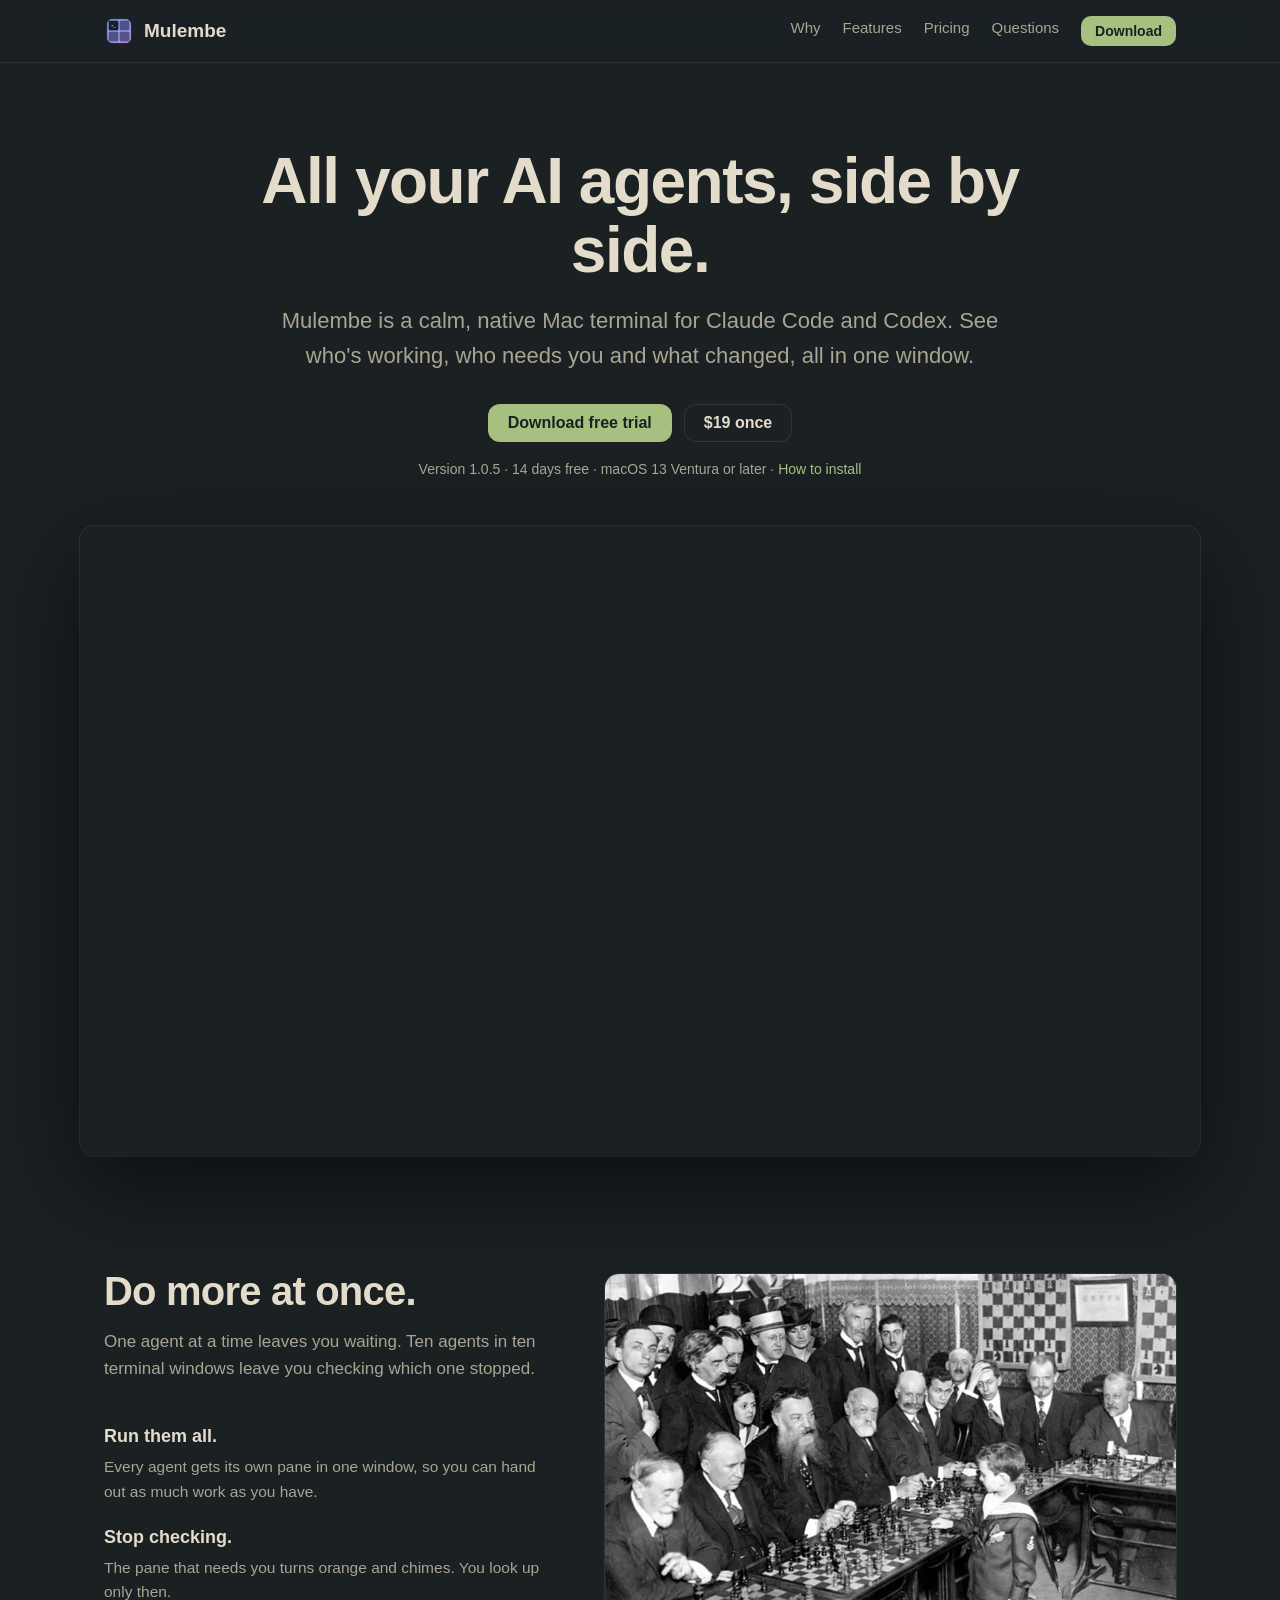
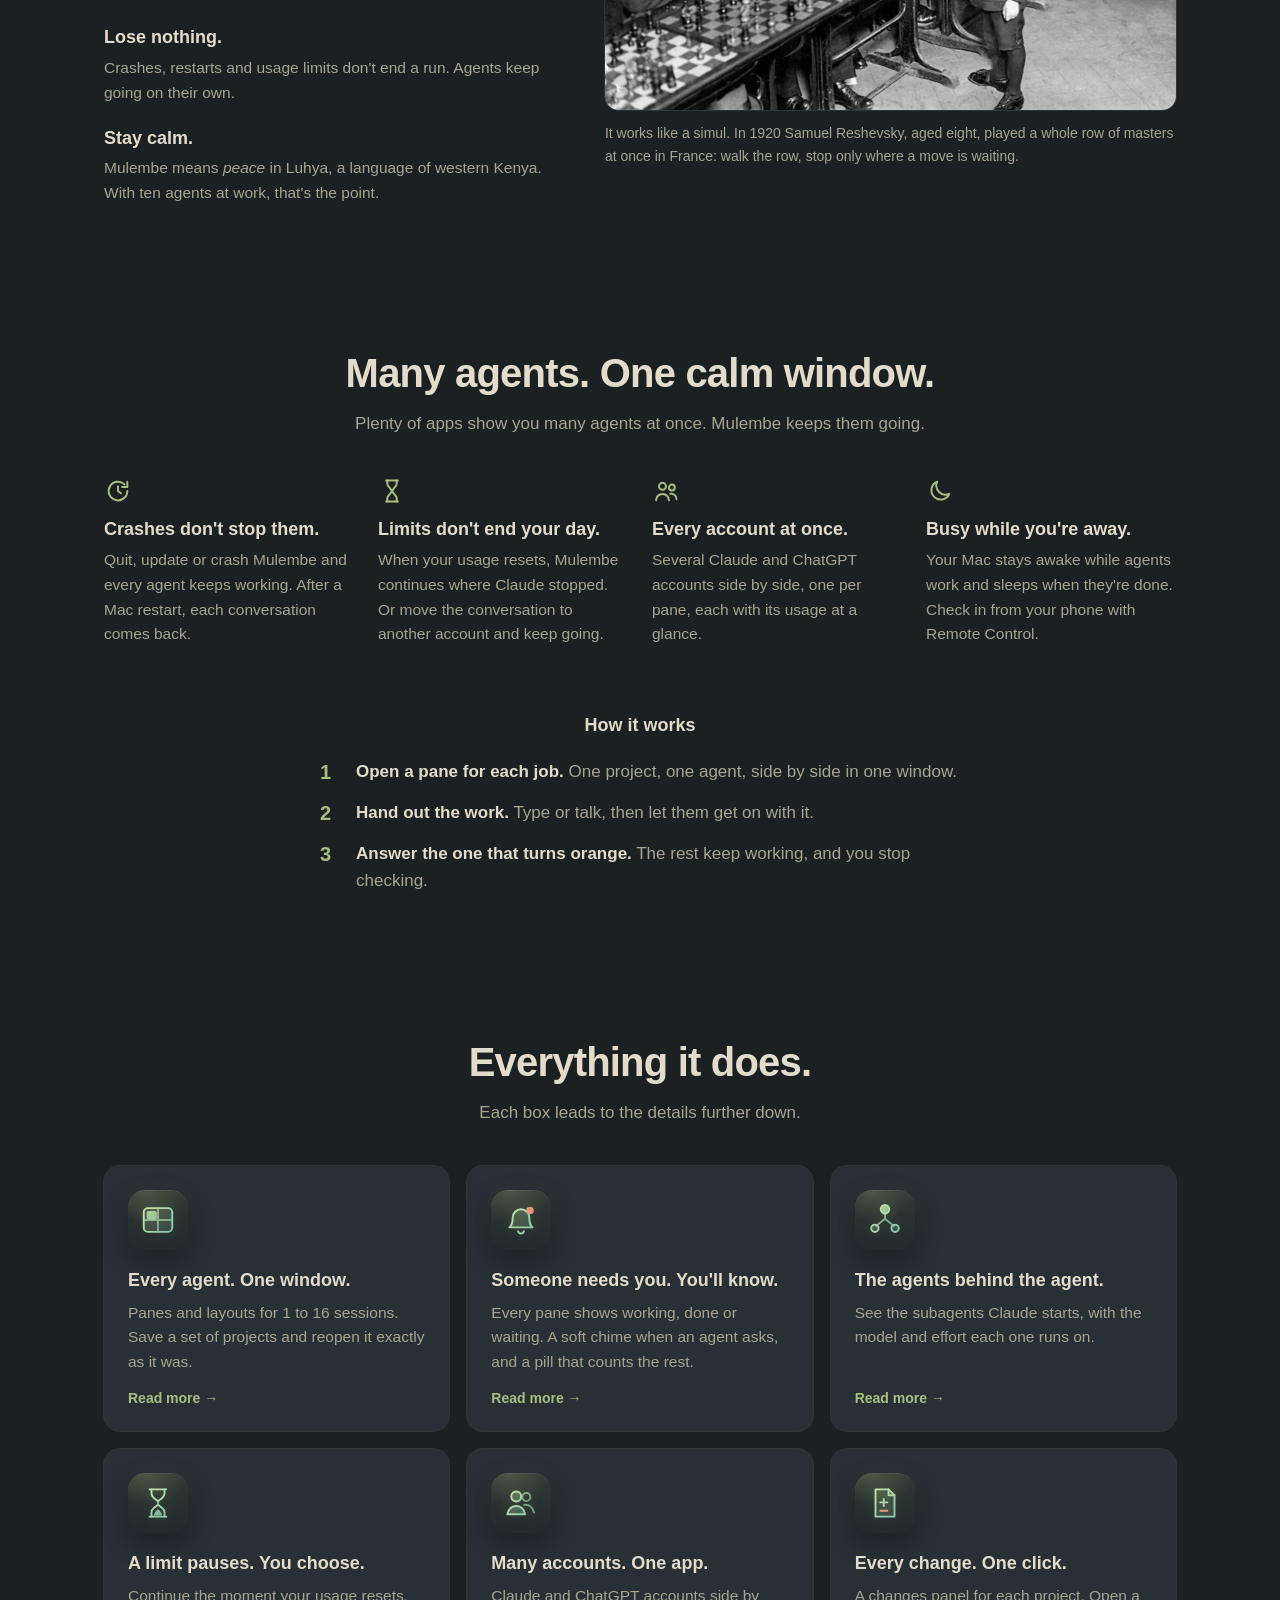
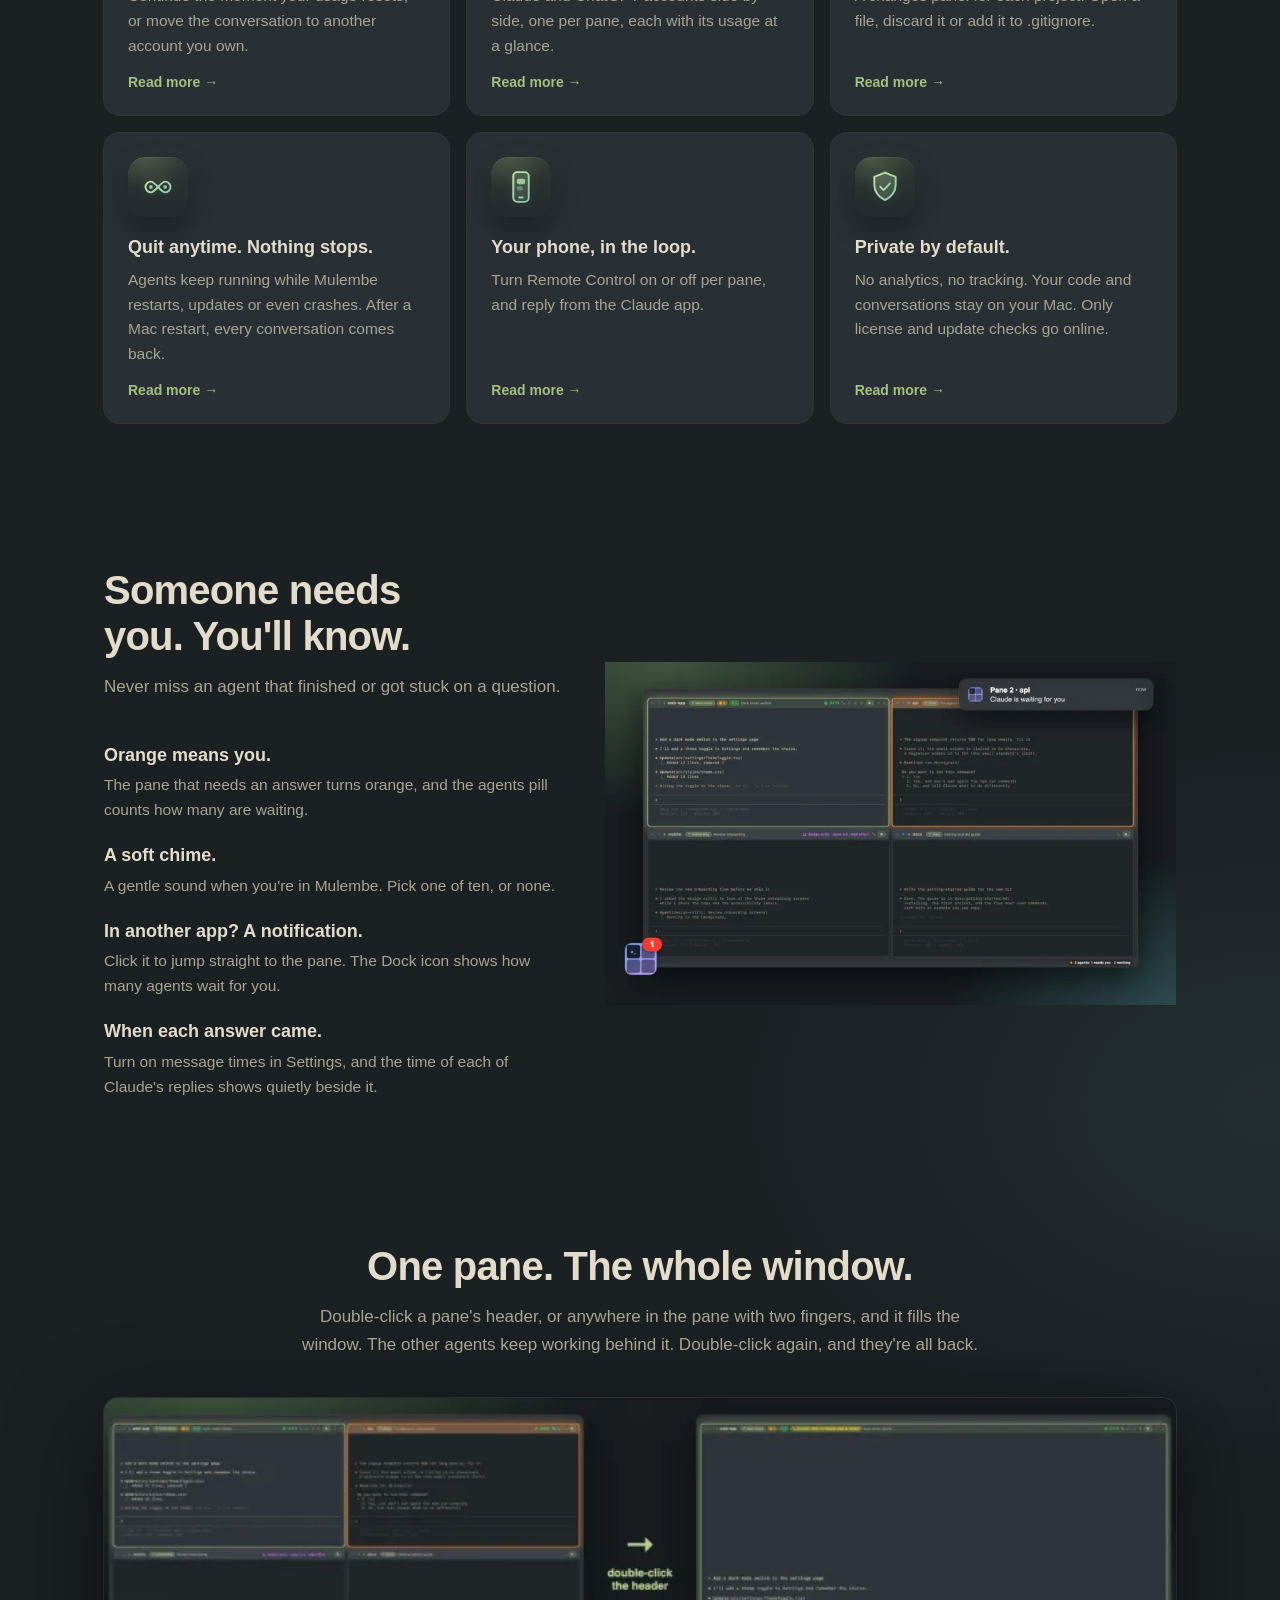
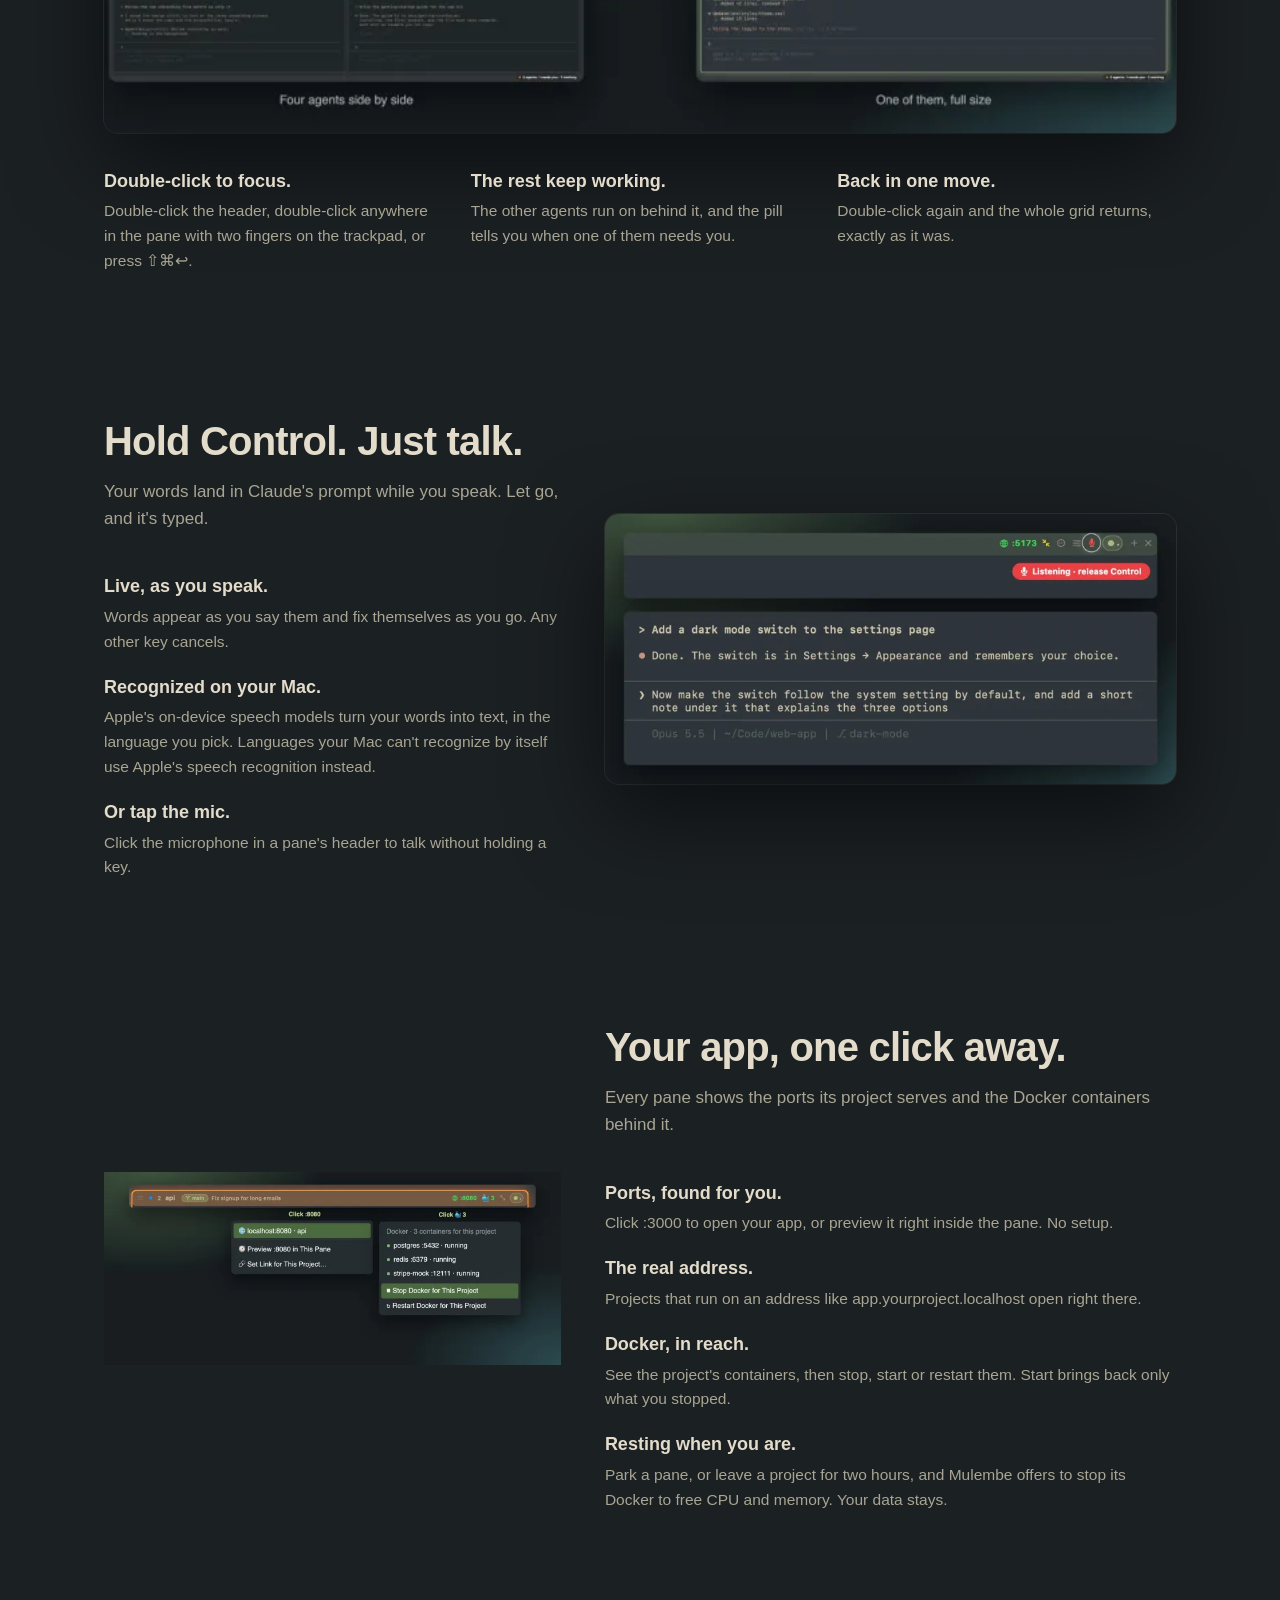
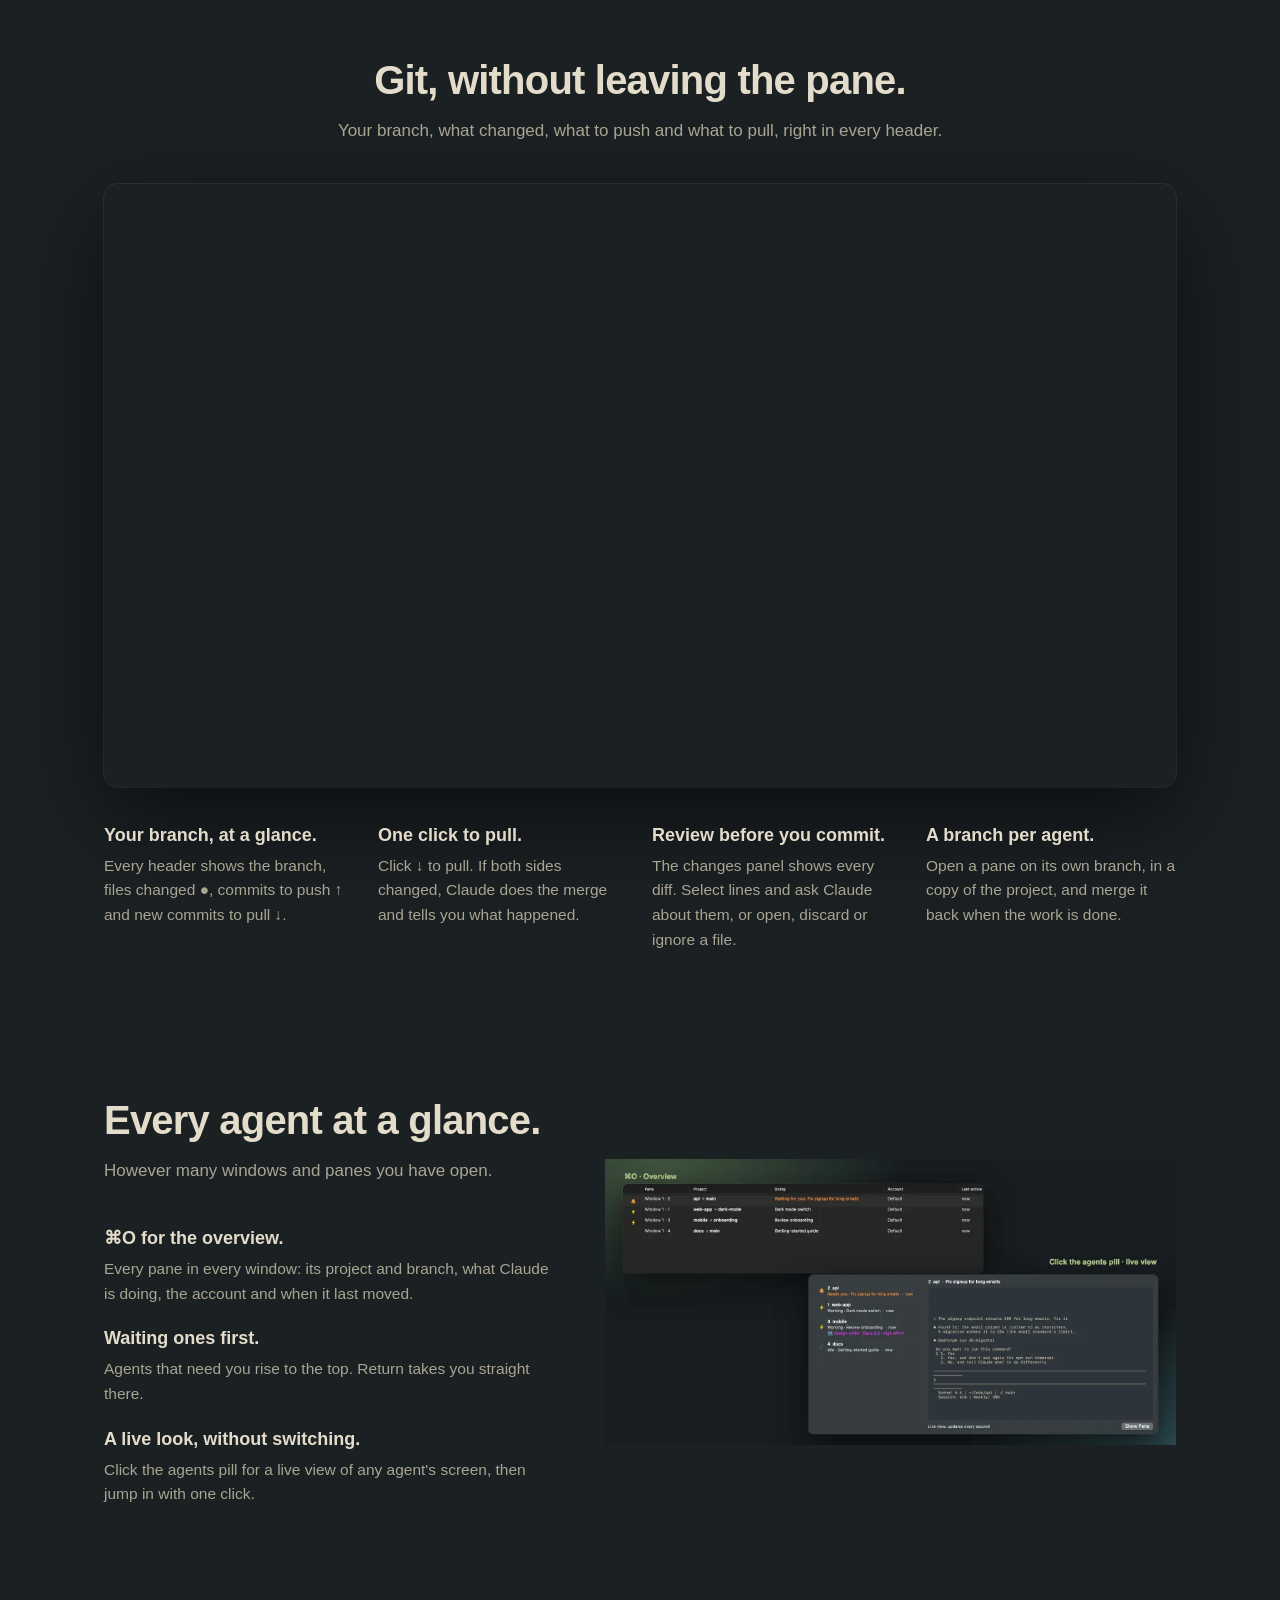
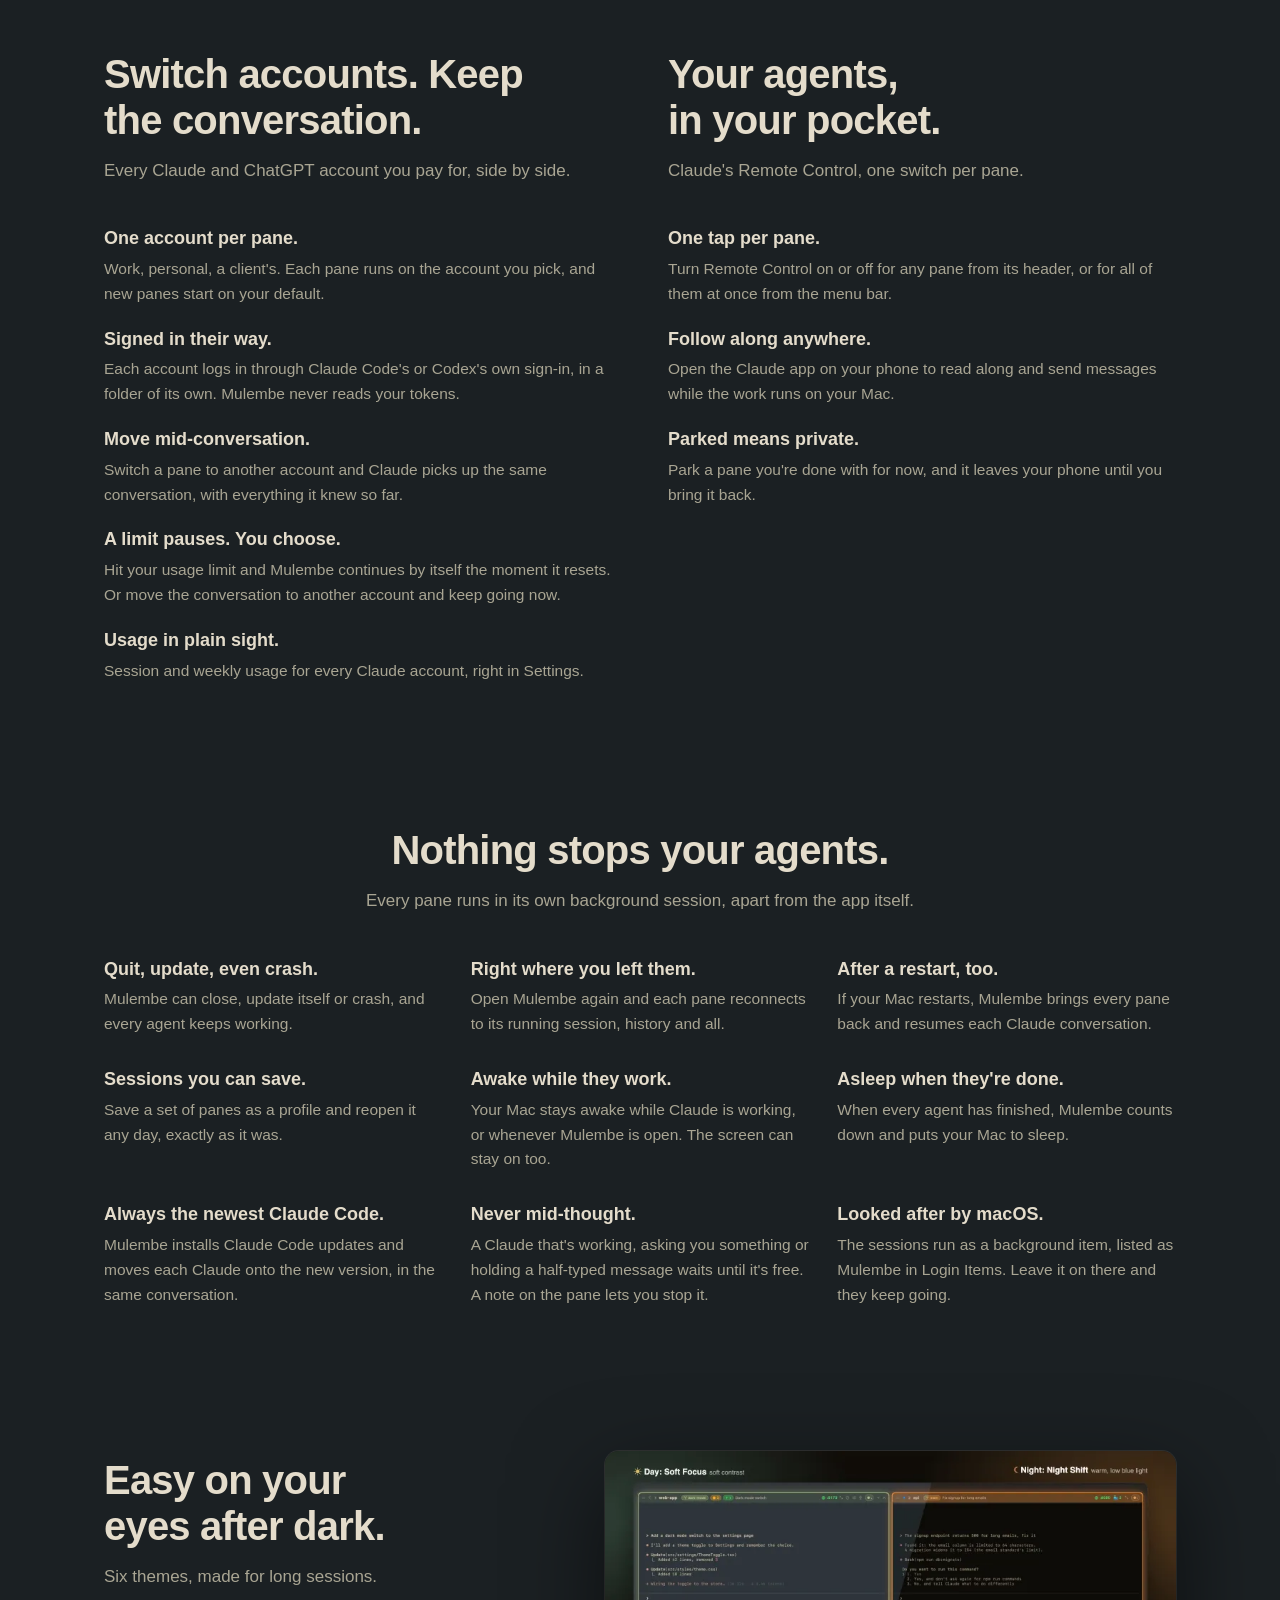
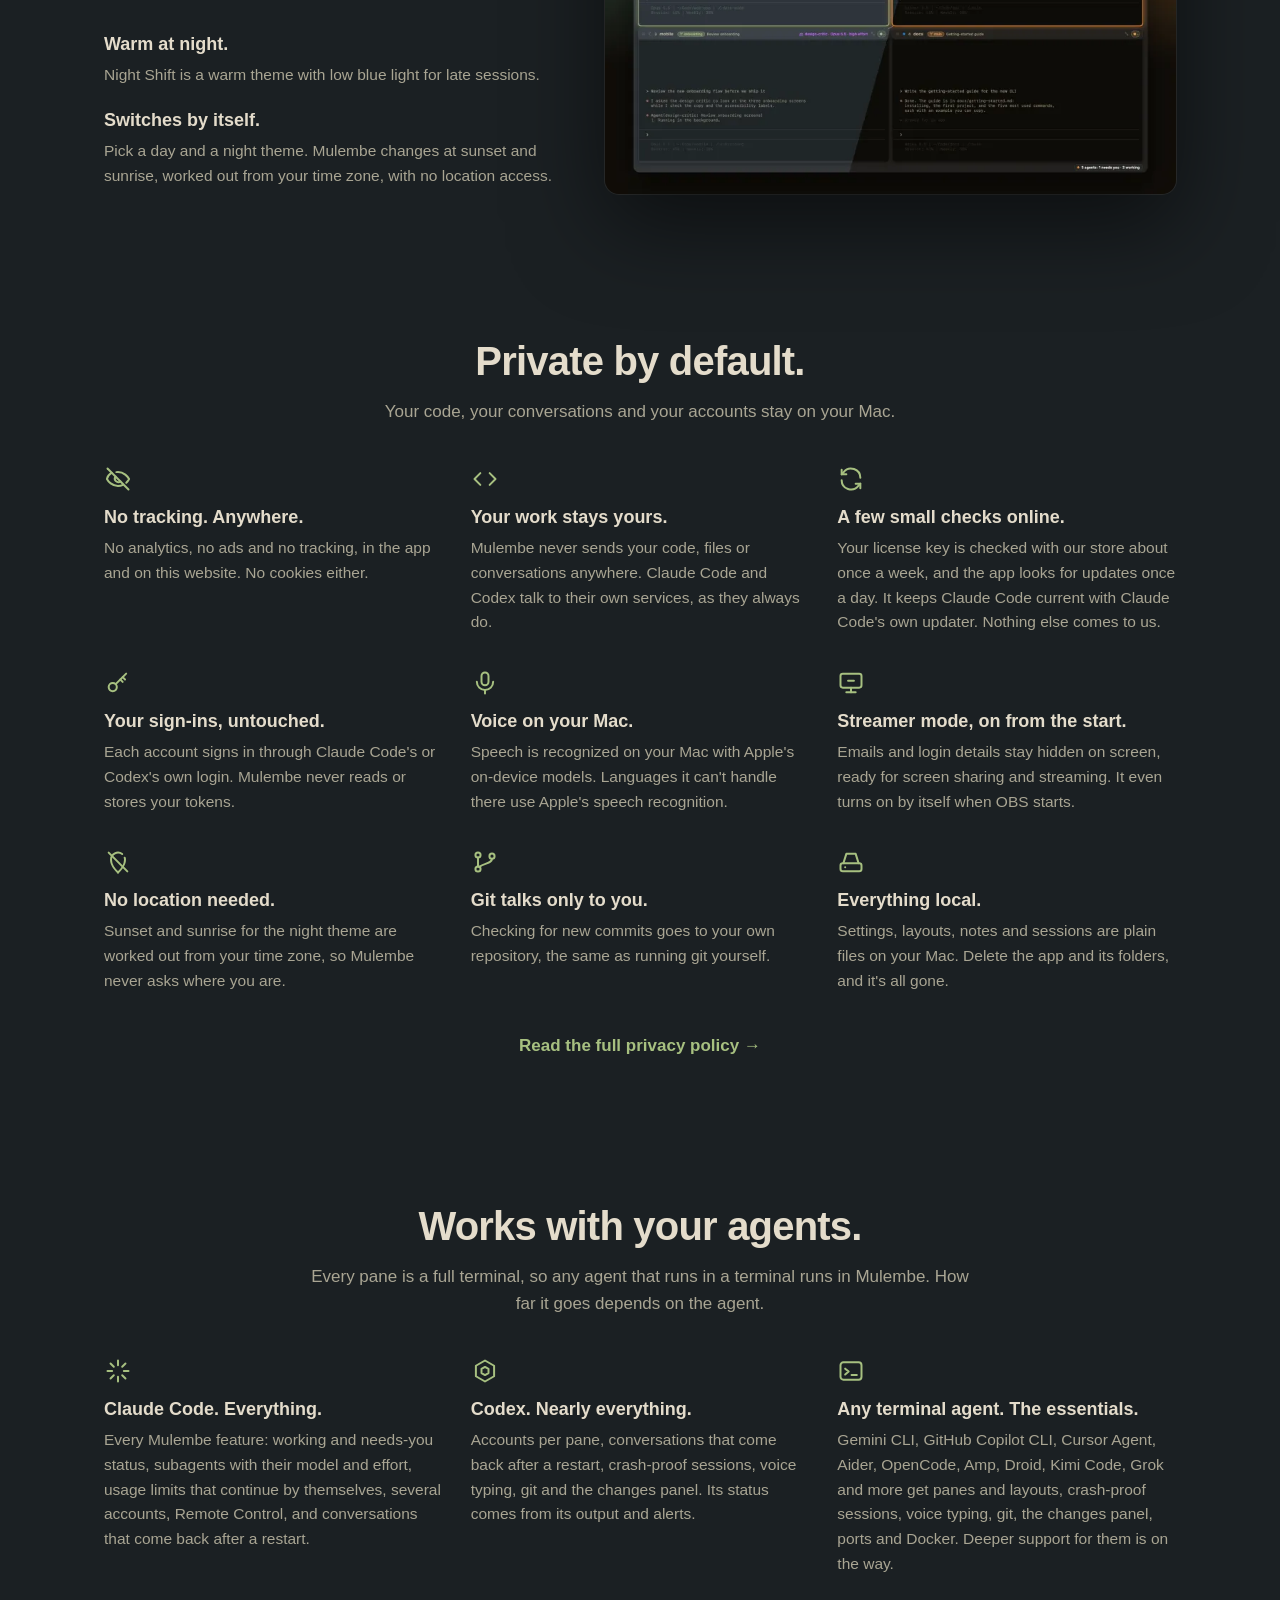
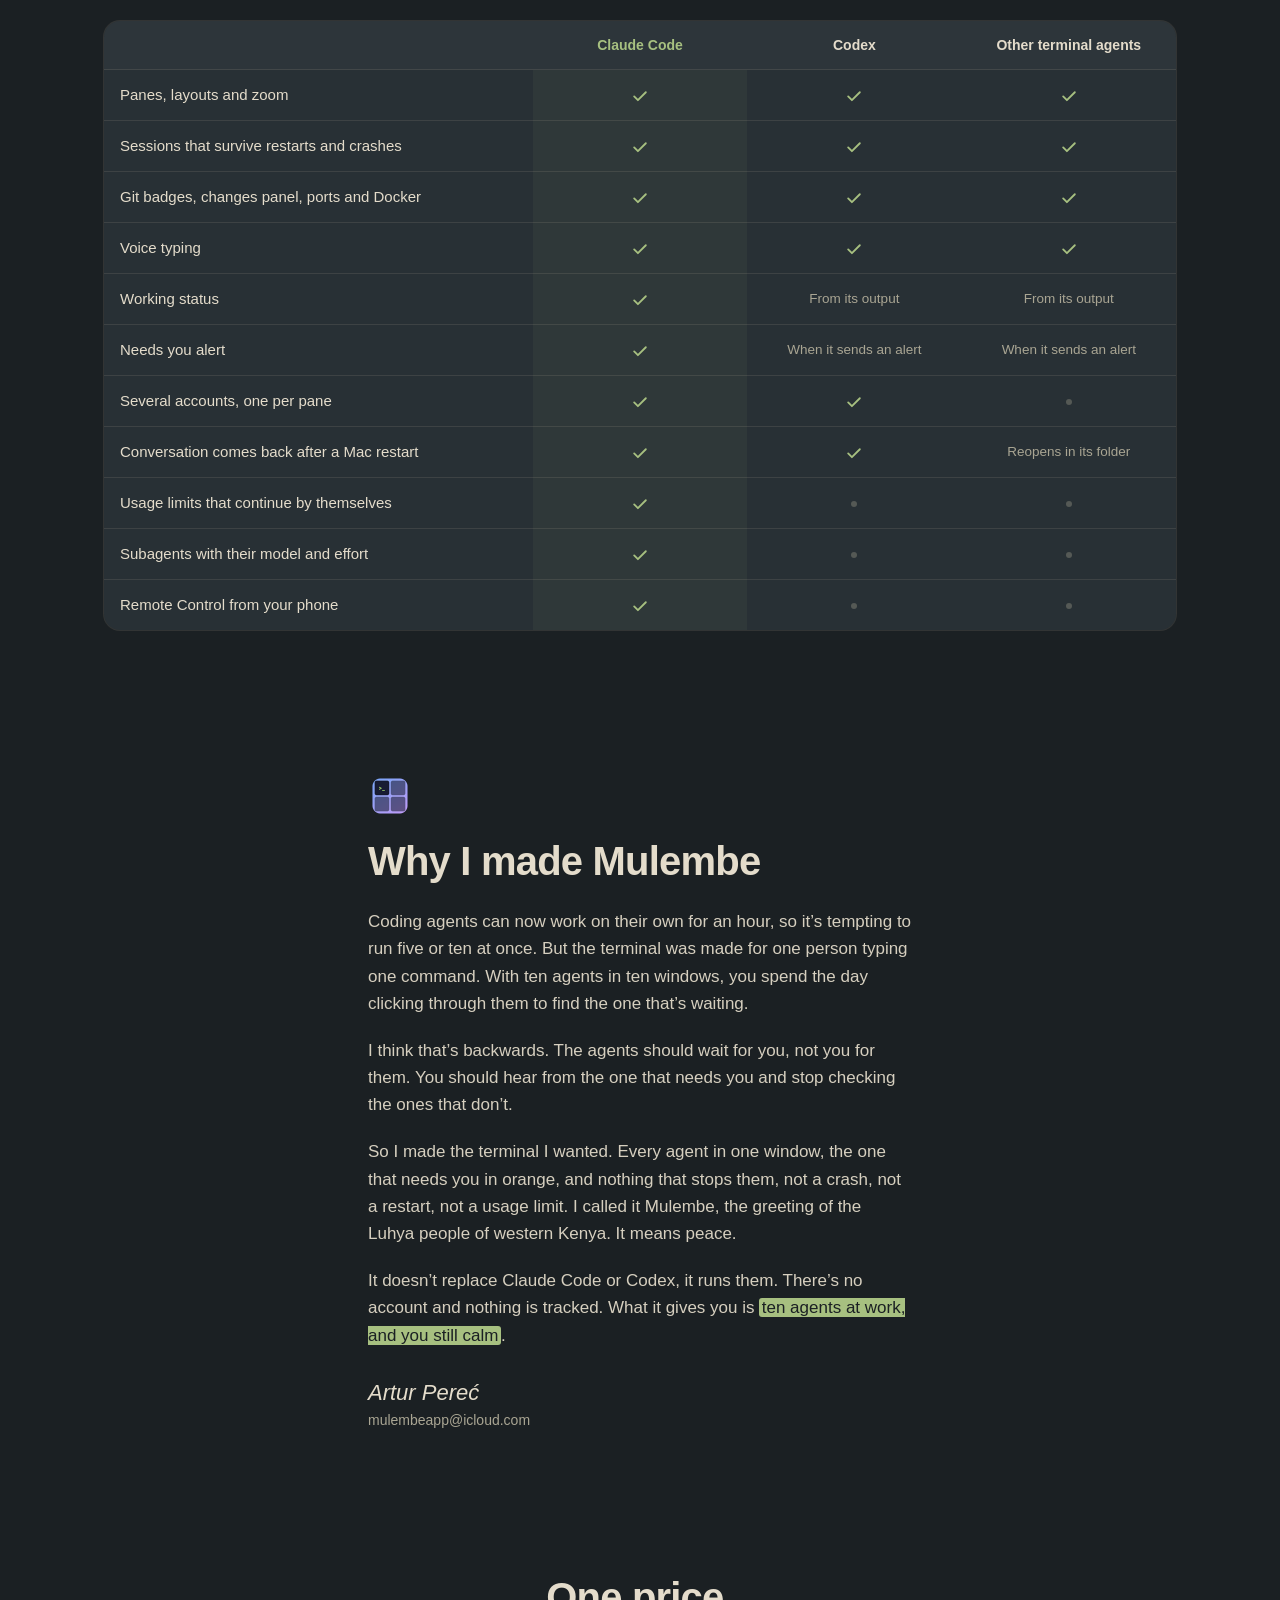
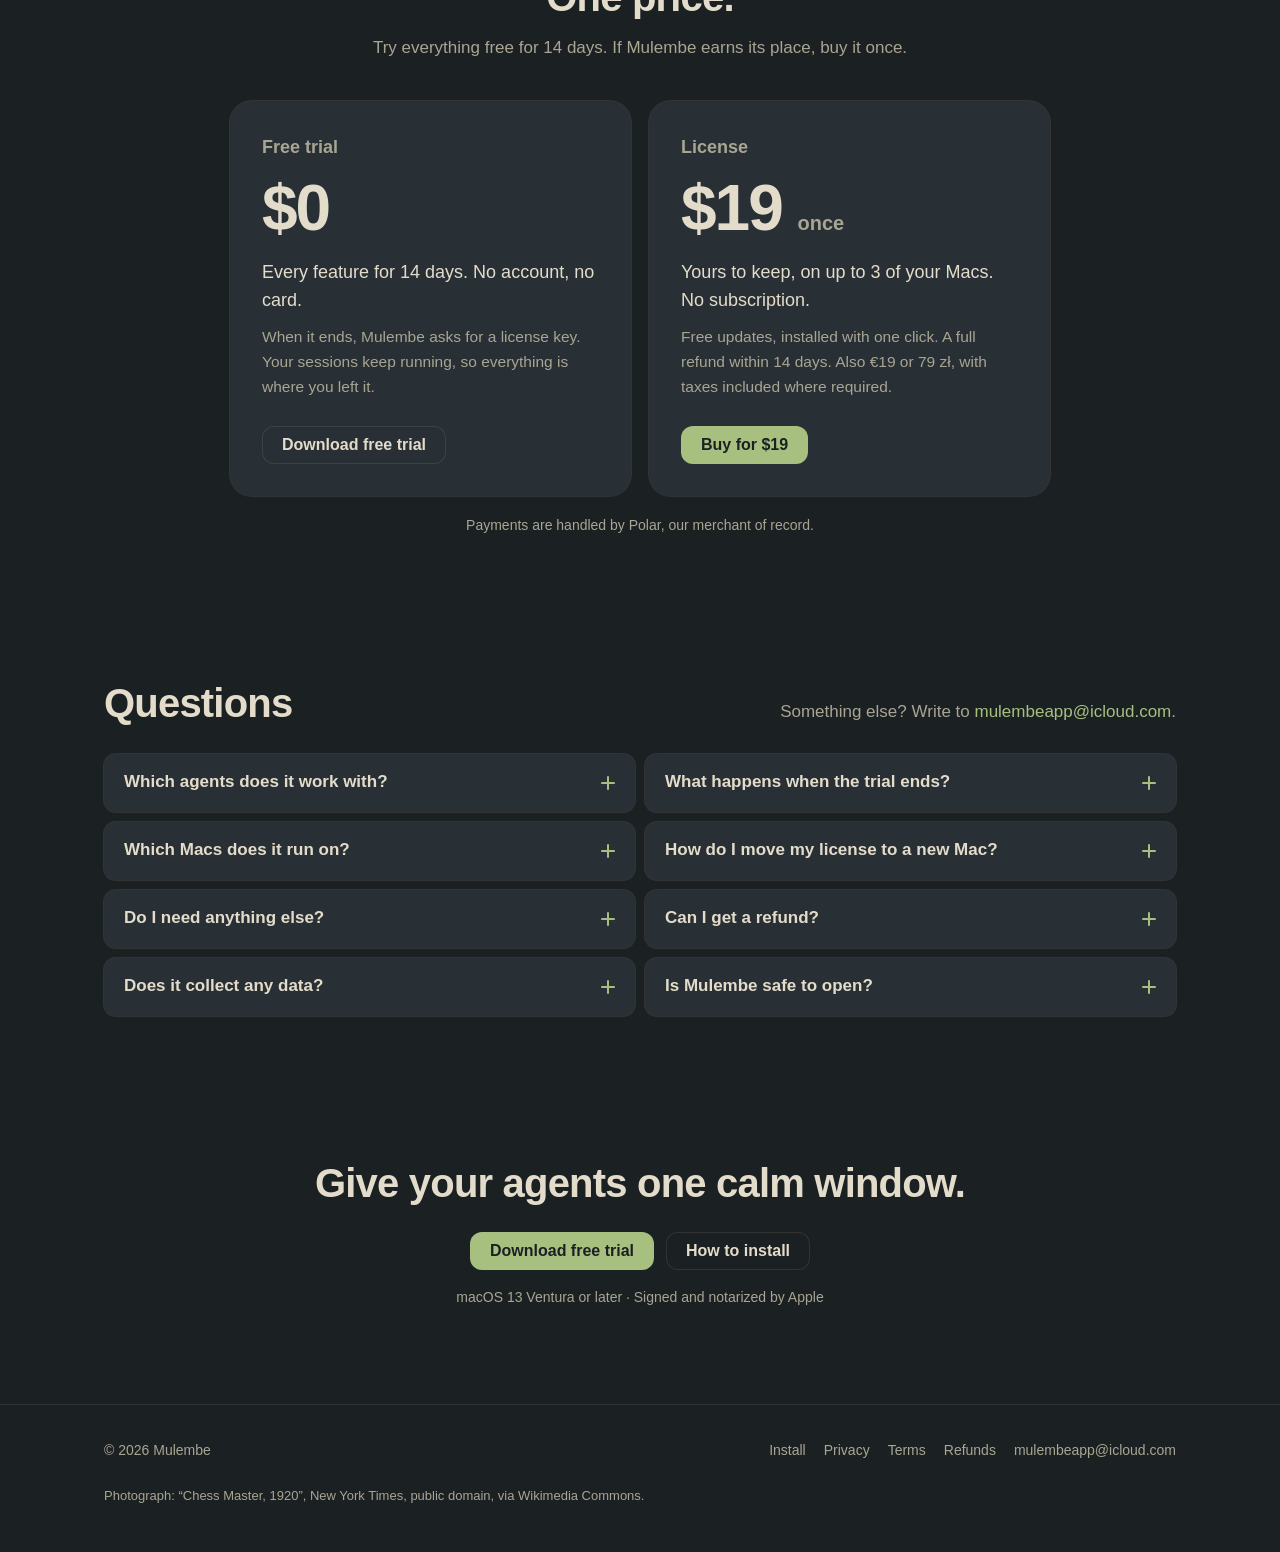
==== commit 75da6f6c: "Link preview picture: new price line, under a new address so Facebook fetches it again" ====
--- a/index.html
+++ b/index.html
@@ -14,8 +14,8 @@
   <meta property="og:title" content="Mulembe: all your AI agents, side by side">
   <meta property="og:description" content="A calm, native Mac terminal for Claude Code and Codex. 14 days free, then $19 once.">
   <meta property="og:url" content="https://mulembe-app.github.io/">
-  <meta property="og:image" content="https://mulembe-app.github.io/assets/og-preview.jpg">
-  <meta property="og:image:secure_url" content="https://mulembe-app.github.io/assets/og-preview.jpg">
+  <meta property="og:image" content="https://mulembe-app.github.io/assets/og-preview.jpg?v=2">
+  <meta property="og:image:secure_url" content="https://mulembe-app.github.io/assets/og-preview.jpg?v=2">
   <meta property="og:image:type" content="image/jpeg">
   <meta property="og:image:width" content="1200">
   <meta property="og:image:height" content="630">
@@ -23,12 +23,12 @@
   <meta name="twitter:card" content="summary_large_image">
   <meta name="twitter:title" content="Mulembe: all your AI agents, side by side">
   <meta name="twitter:description" content="A calm, native Mac terminal for Claude Code and Codex. 14 days free, then $19 once.">
-  <meta name="twitter:image" content="https://mulembe-app.github.io/assets/og-preview.jpg">
+  <meta name="twitter:image" content="https://mulembe-app.github.io/assets/og-preview.jpg?v=2">
   <link rel="preload" as="image" type="image/webp" imagesrcset="assets/app-800.webp 800w, assets/app-1600.webp 1600w, assets/app-2400.webp 2400w" imagesizes="(max-width: 1168px) calc(100vw - 48px), 1120px" fetchpriority="high">
   <link rel="stylesheet" href="style.css">
   <script type="application/ld+json">{"@context": "https://schema.org", "@type": "Organization", "@id": "https://mulembe-app.github.io/#organization", "name": "Mulembe", "url": "https://mulembe-app.github.io/", "logo": "https://mulembe-app.github.io/assets/icon.png", "sameAs": ["https://github.com/mulembe-app"]}</script>
   <script type="application/ld+json">{"@context": "https://schema.org", "@type": "WebSite", "name": "Mulembe", "url": "https://mulembe-app.github.io/", "publisher": {"@id": "https://mulembe-app.github.io/#organization"}}</script>
-  <script type="application/ld+json">{"@context": "https://schema.org", "@type": "SoftwareApplication", "name": "Mulembe", "operatingSystem": "macOS 13 or later", "applicationCategory": "DeveloperApplication", "description": "Mulembe is a calm, native Mac terminal for running AI coding agents like Claude Code and Codex side by side: see who's working and who needs you, keep going through usage limits, talk instead of typing, and review changes. 14-day free trial.", "url": "https://mulembe-app.github.io/", "downloadUrl": "https://mulembe-app.github.io/download/Mulembe.dmg", "image": "https://mulembe-app.github.io/assets/og-preview.jpg", "screenshot": "https://mulembe-app.github.io/assets/app.jpg", "publisher": {"@id": "https://mulembe-app.github.io/#organization"}, "softwareVersion": "1.0.5", "offers": {"@type": "Offer", "price": "19", "priceCurrency": "USD", "url": "https://buy.polar.sh/polar_cl_kxaN28DmZ19ZkvyCFO8mW8TVtu3ghaV43Y10k1bp8Ak"}}</script>
+  <script type="application/ld+json">{"@context": "https://schema.org", "@type": "SoftwareApplication", "name": "Mulembe", "operatingSystem": "macOS 13 or later", "applicationCategory": "DeveloperApplication", "description": "Mulembe is a calm, native Mac terminal for running AI coding agents like Claude Code and Codex side by side: see who's working and who needs you, keep going through usage limits, talk instead of typing, and review changes. 14-day free trial.", "url": "https://mulembe-app.github.io/", "downloadUrl": "https://mulembe-app.github.io/download/Mulembe.dmg", "image": "https://mulembe-app.github.io/assets/og-preview.jpg?v=2", "screenshot": "https://mulembe-app.github.io/assets/app.jpg", "publisher": {"@id": "https://mulembe-app.github.io/#organization"}, "softwareVersion": "1.0.5", "offers": {"@type": "Offer", "price": "19", "priceCurrency": "USD", "url": "https://buy.polar.sh/polar_cl_kxaN28DmZ19ZkvyCFO8mW8TVtu3ghaV43Y10k1bp8Ak"}}</script>
   <script type="application/ld+json">{"@context": "https://schema.org", "@type": "FAQPage", "mainEntity": [{"@type": "Question", "name": "Which agents does it work with?", "acceptedAnswer": {"@type": "Answer", "text": "Every Mulembe feature works with Claude Code, and Codex gets nearly all of them. Any other agent that runs in a terminal runs too, like Gemini CLI, GitHub Copilot CLI, Cursor Agent, Aider or OpenCode, with the essentials: panes, crash-proof sessions, voice typing, git and the changes panel. See Works with your agents."}}, {"@type": "Question", "name": "Which Macs does it run on?", "acceptedAnswer": {"@type": "Answer", "text": "Any Mac with macOS 13 Ventura or later."}}, {"@type": "Question", "name": "Do I need anything else?", "acceptedAnswer": {"@type": "Answer", "text": "Just Claude Code (or Codex). Everything Mulembe needs is built in, including tmux, which keeps your agents running while Mulembe restarts or updates."}}, {"@type": "Question", "name": "Does it collect any data?", "acceptedAnswer": {"@type": "Answer", "text": "No. Mulembe has no analytics or tracking. It goes online only to check your license key, to look for updates, and to keep Claude Code current with Claude Code's own updater. On macOS 26 voice input is recognized on your Mac. On macOS 13 to 15, and for languages your Mac can't handle itself, Apple's speech recognition service does the work. See the privacy policy."}}, {"@type": "Question", "name": "What happens when the trial ends?", "acceptedAnswer": {"@type": "Answer", "text": "Mulembe asks for a license key before you can keep working in it. Your sessions keep running in the background, so everything is right where you left it once you activate."}}, {"@type": "Question", "name": "How do I move my license to a new Mac?", "acceptedAnswer": {"@type": "Answer", "text": "Open Mulembe → License… on the old Mac and click Deactivate This Mac. You can also manage your Macs in the Polar customer portal linked in your receipt."}}, {"@type": "Question", "name": "Can I get a refund?", "acceptedAnswer": {"@type": "Answer", "text": "Yes. Email us within 14 days of your purchase for a full refund. See the refund policy."}}, {"@type": "Question", "name": "Is Mulembe safe to open?", "acceptedAnswer": {"@type": "Answer", "text": "Yes. It's signed with an Apple Developer ID and notarized by Apple, which checks it for malware, so macOS opens it like any other app you download. The install steps take a minute."}}]}</script>
 </head>
 <body>
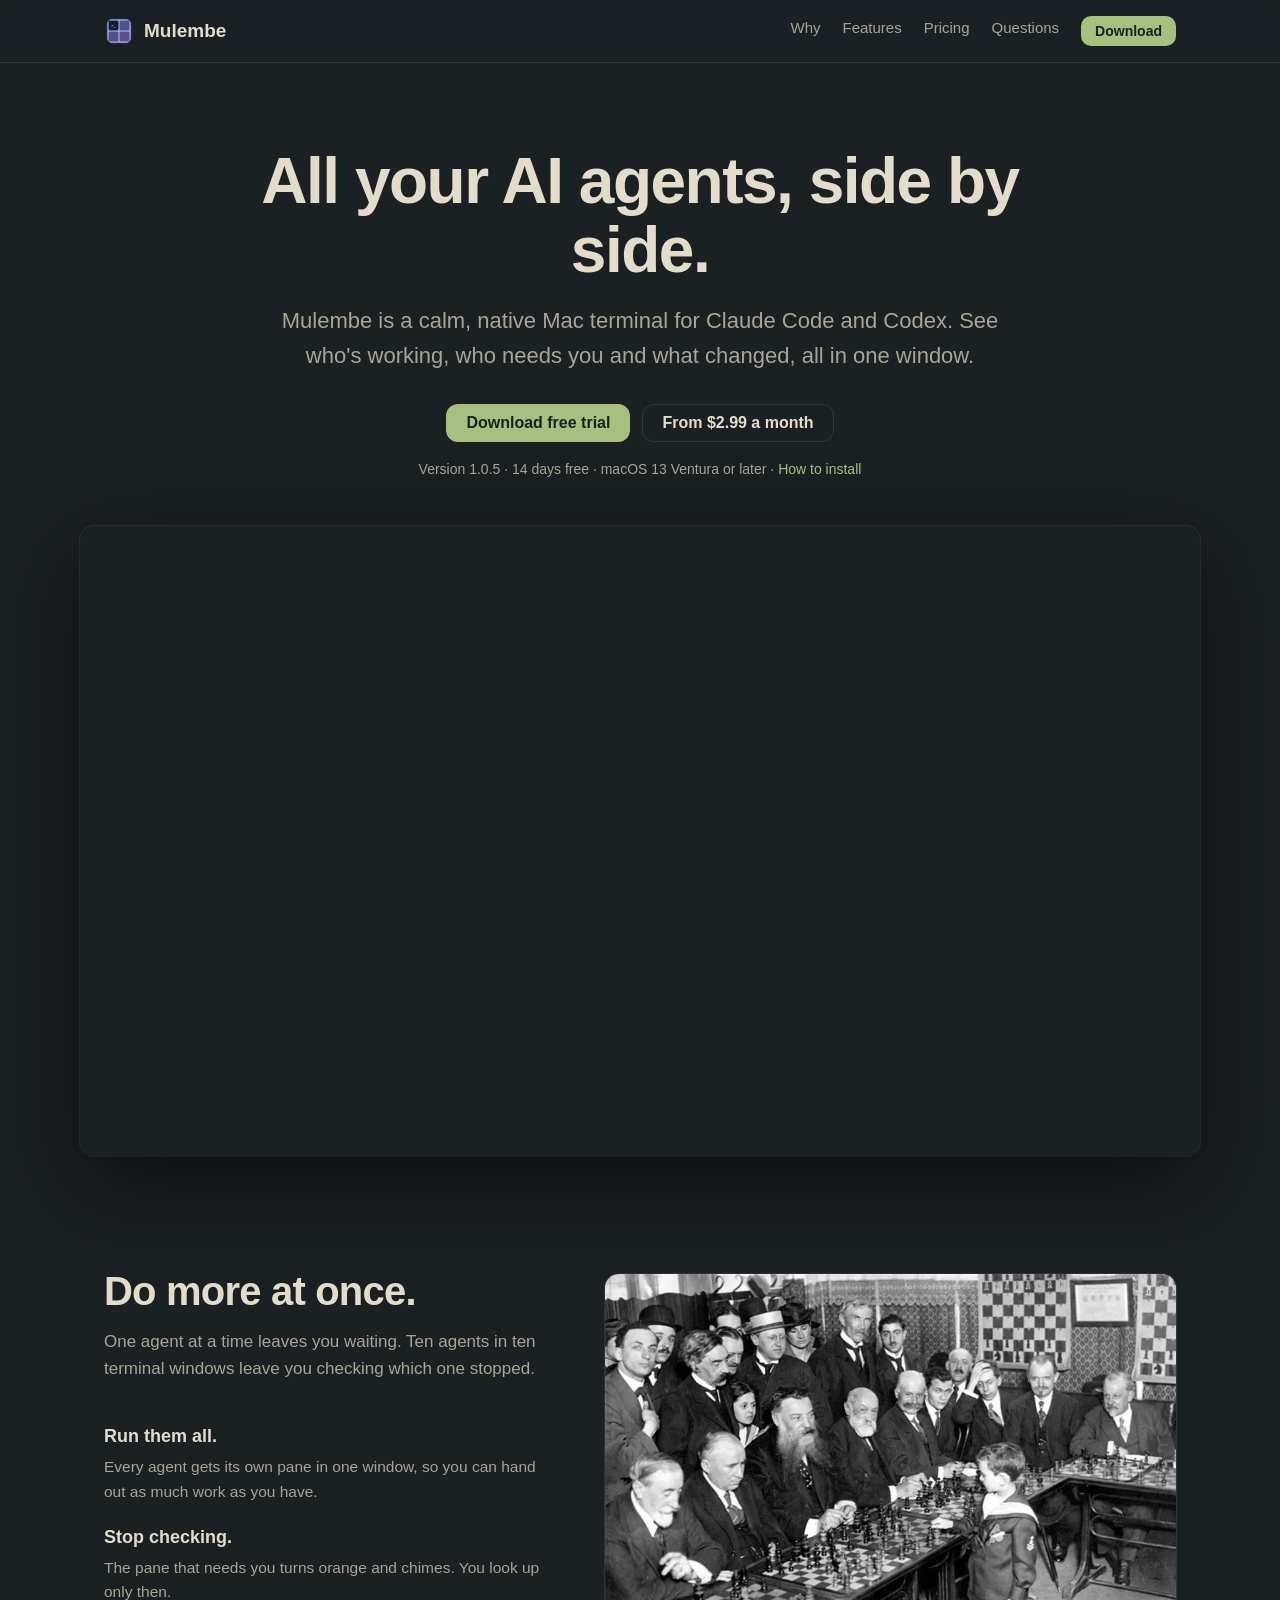
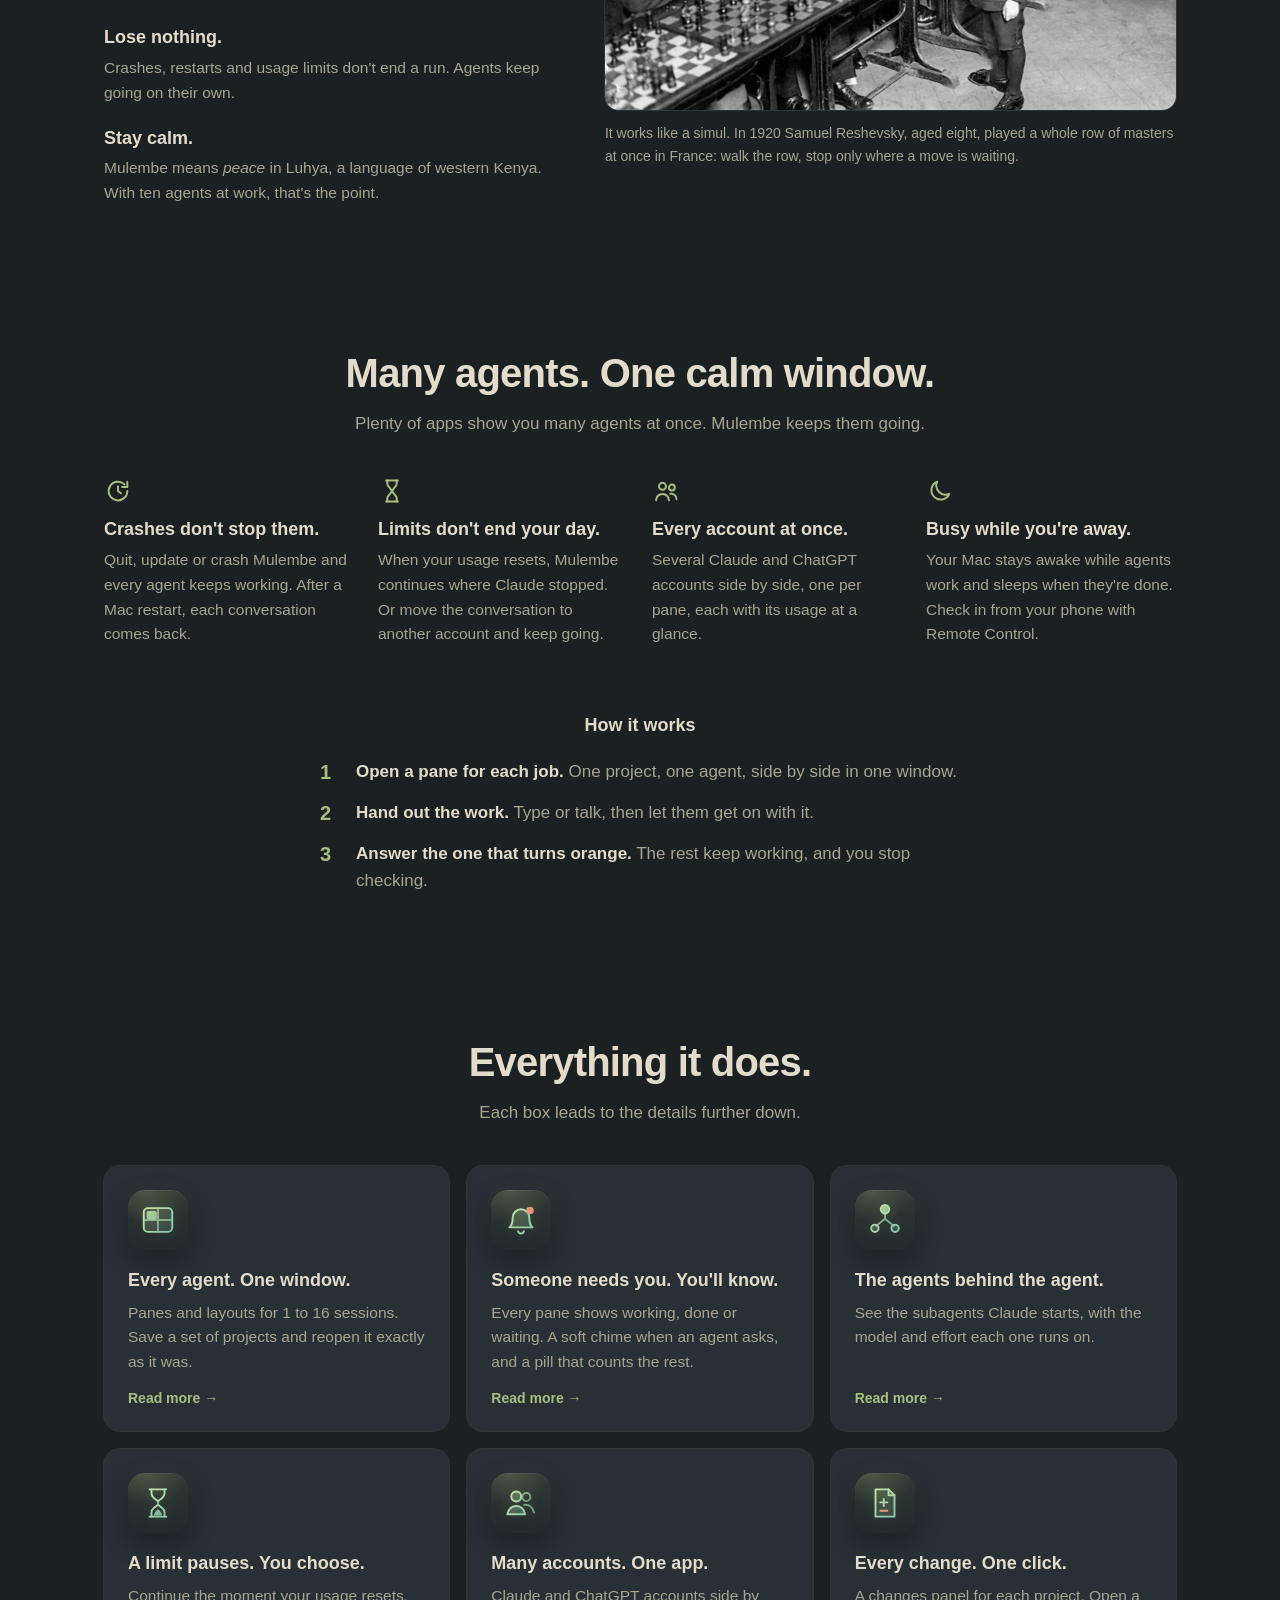
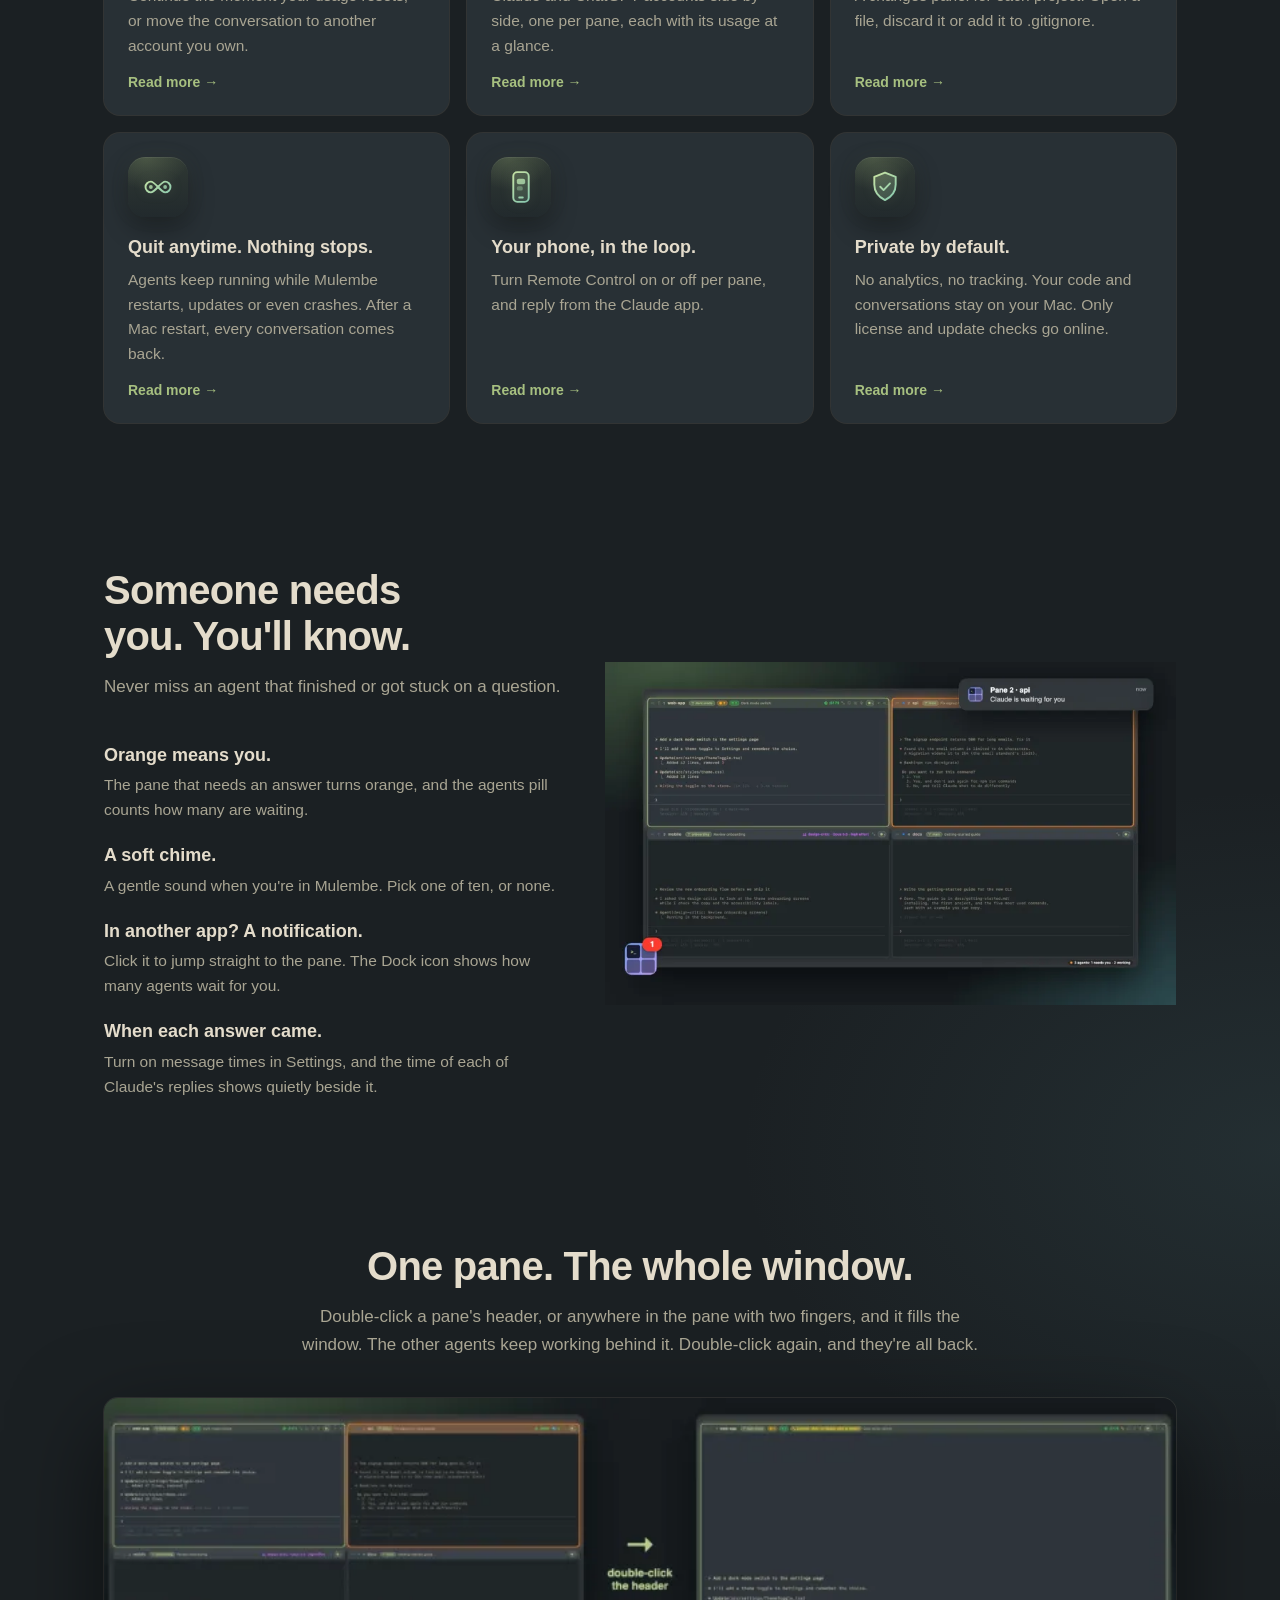
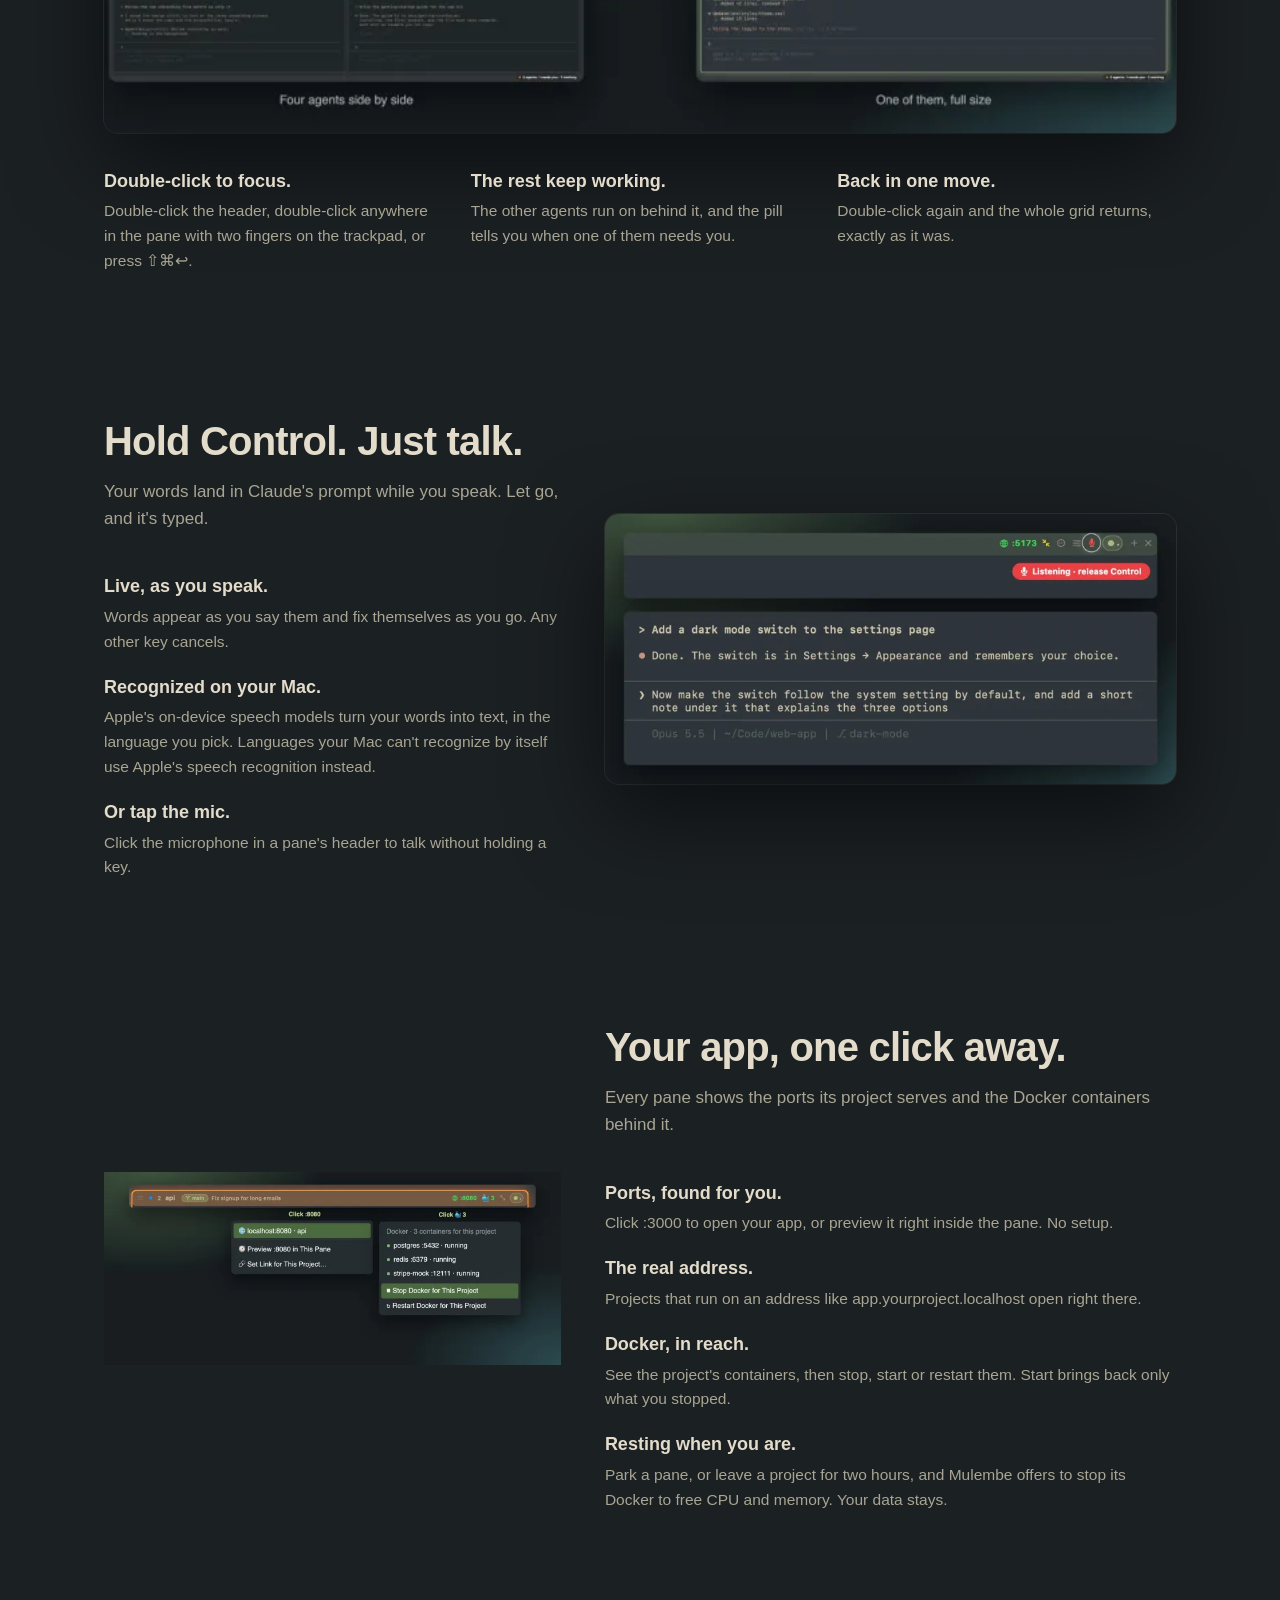
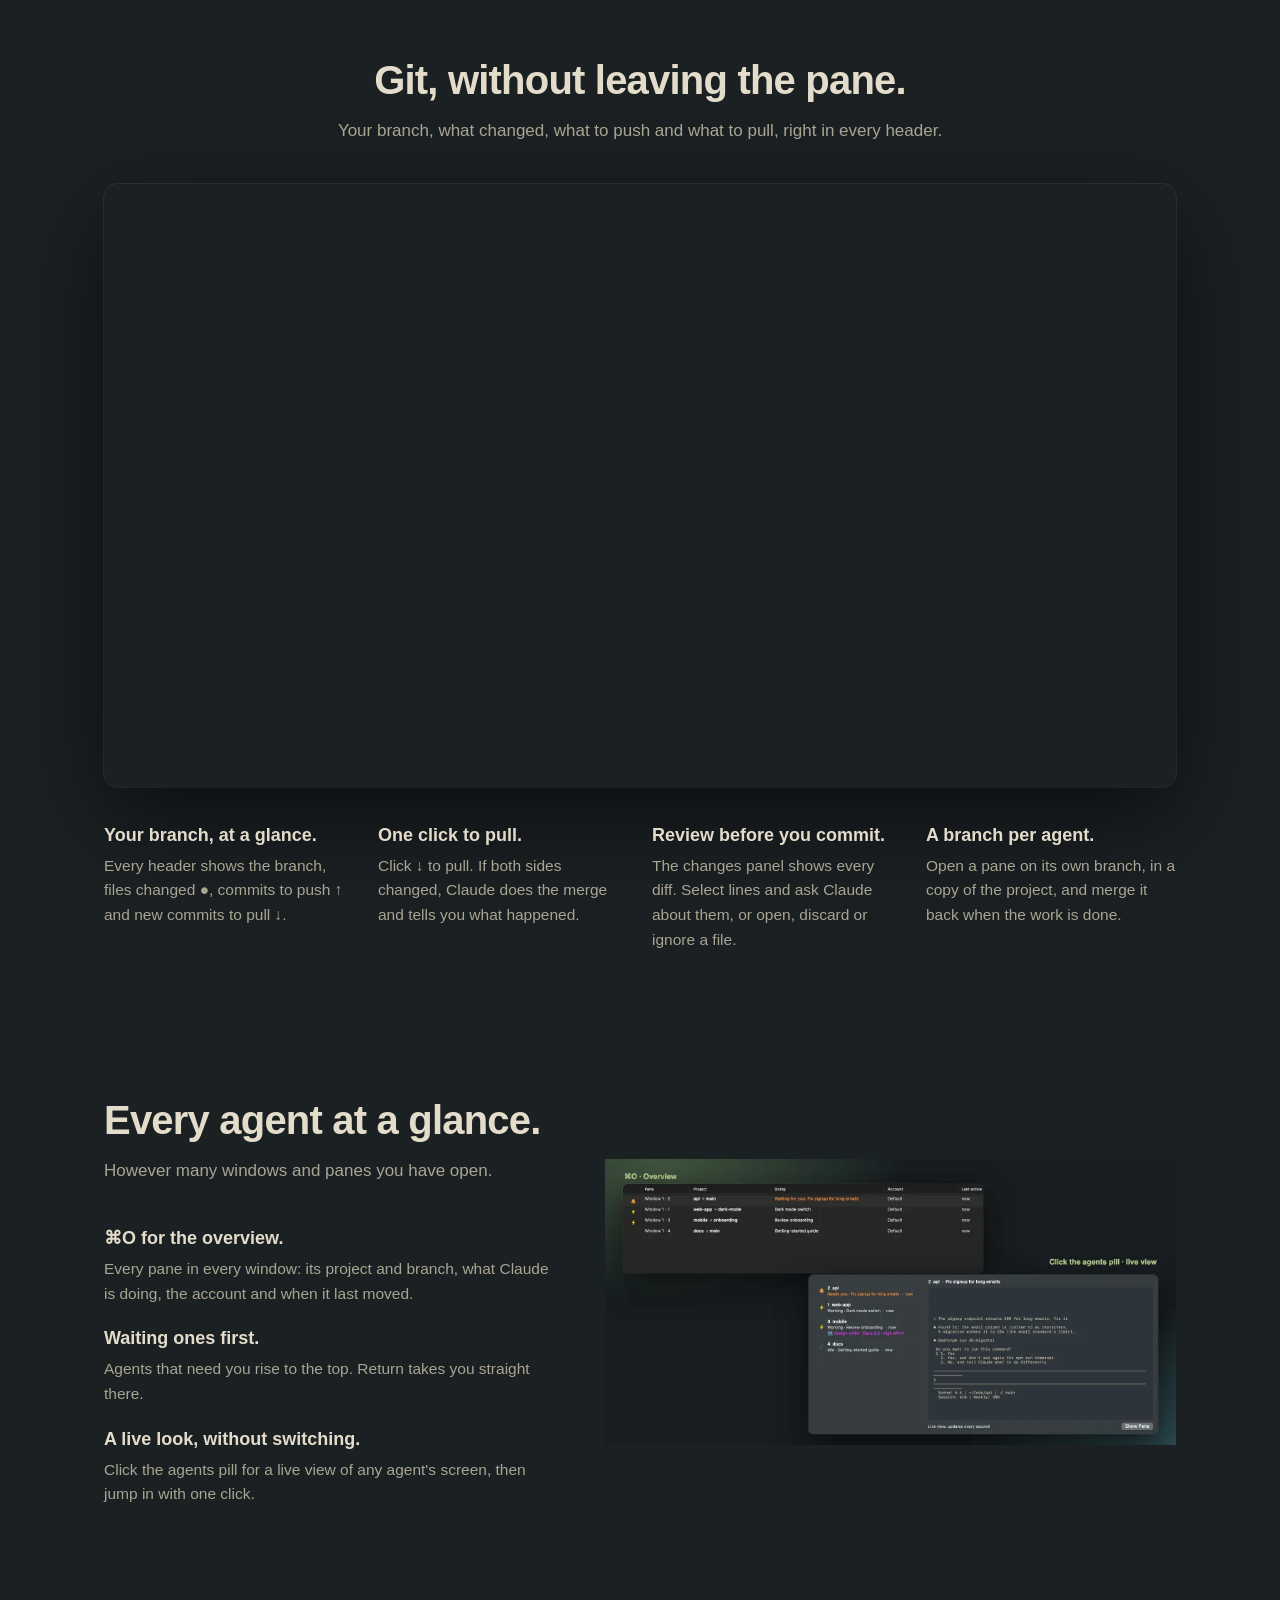
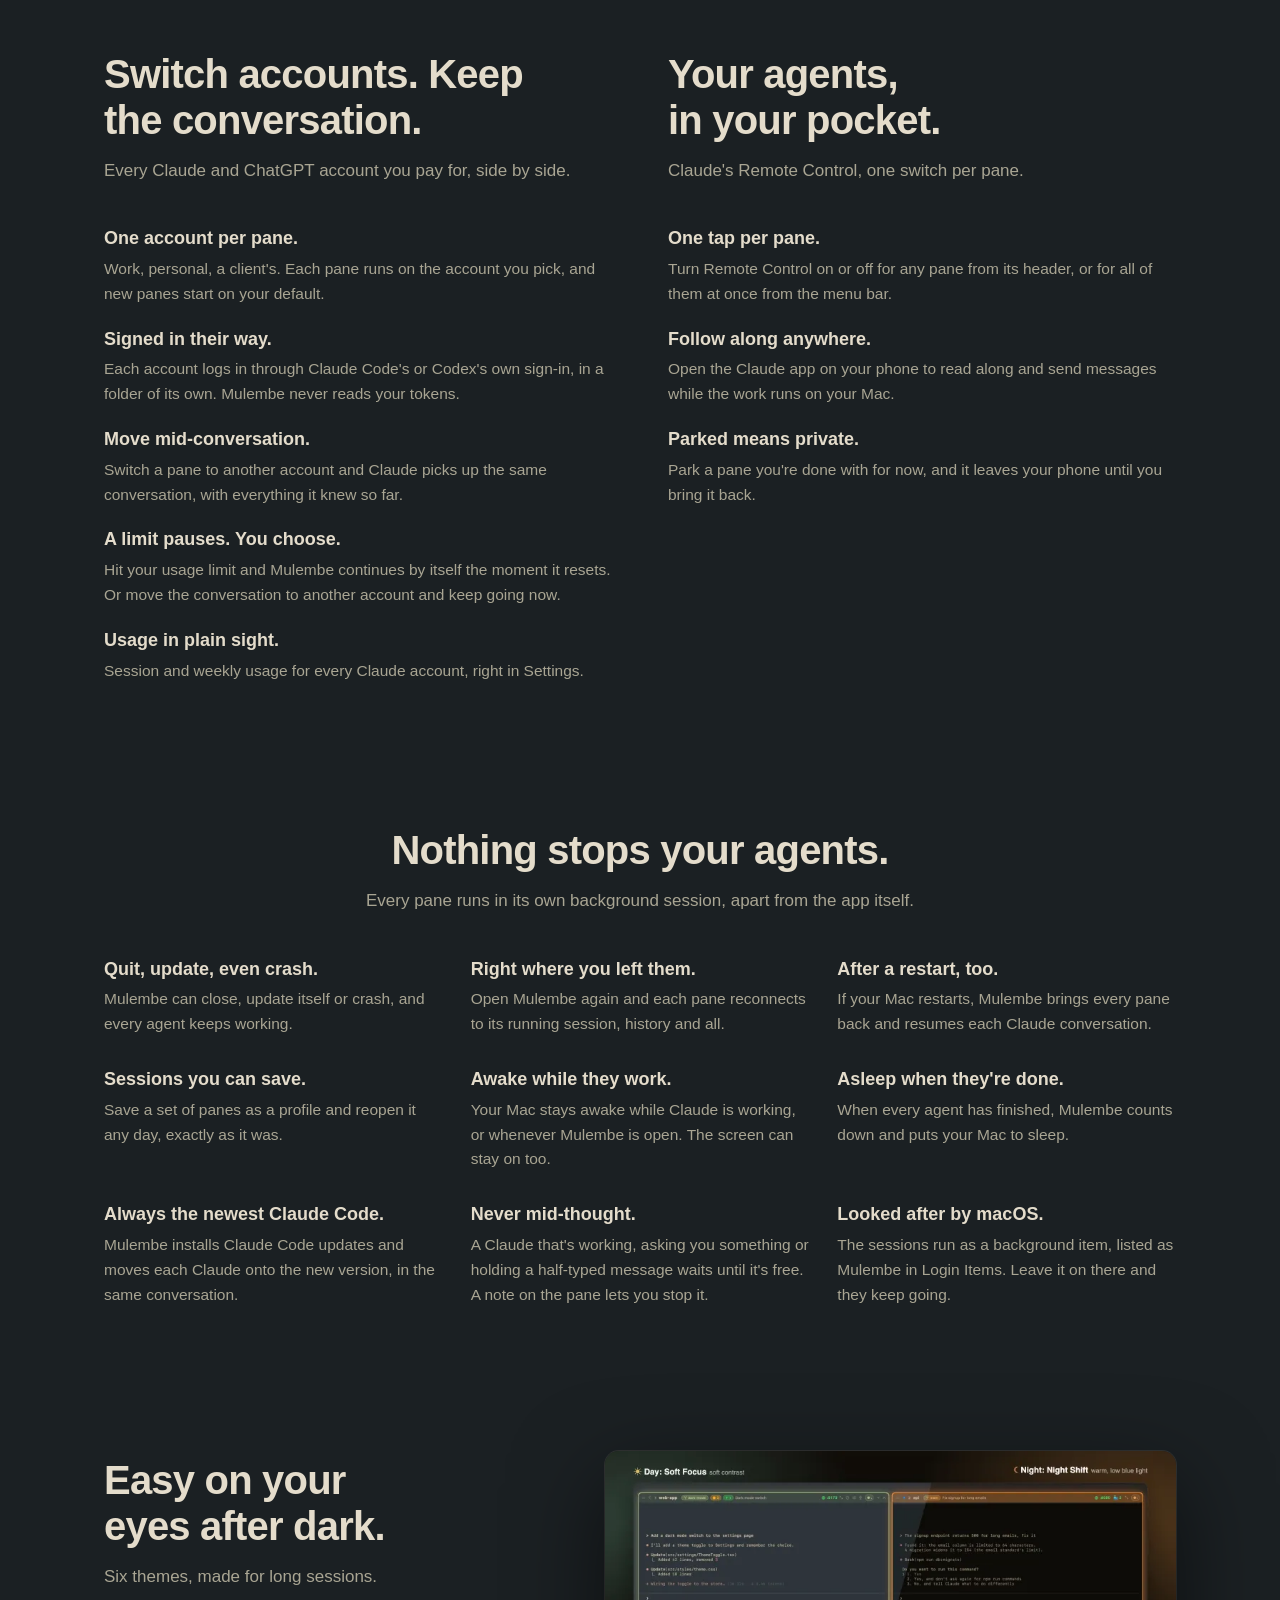
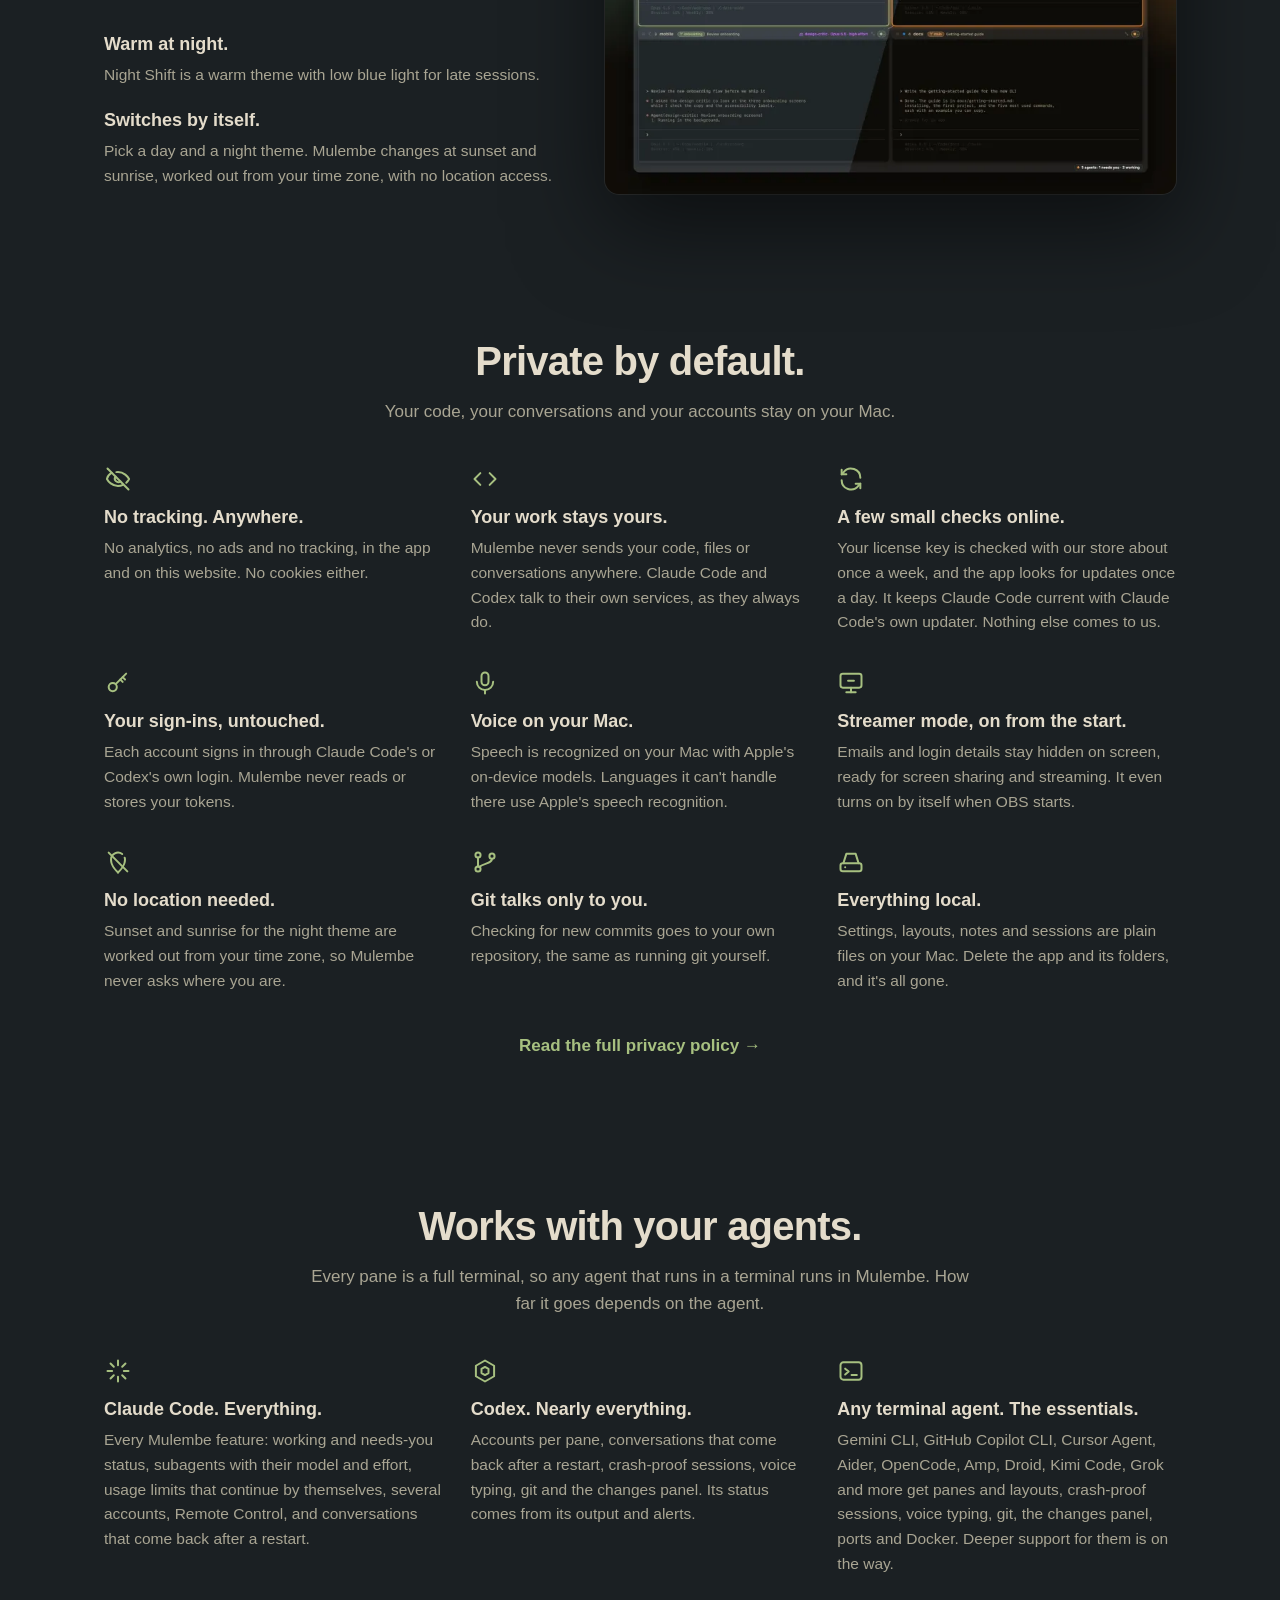
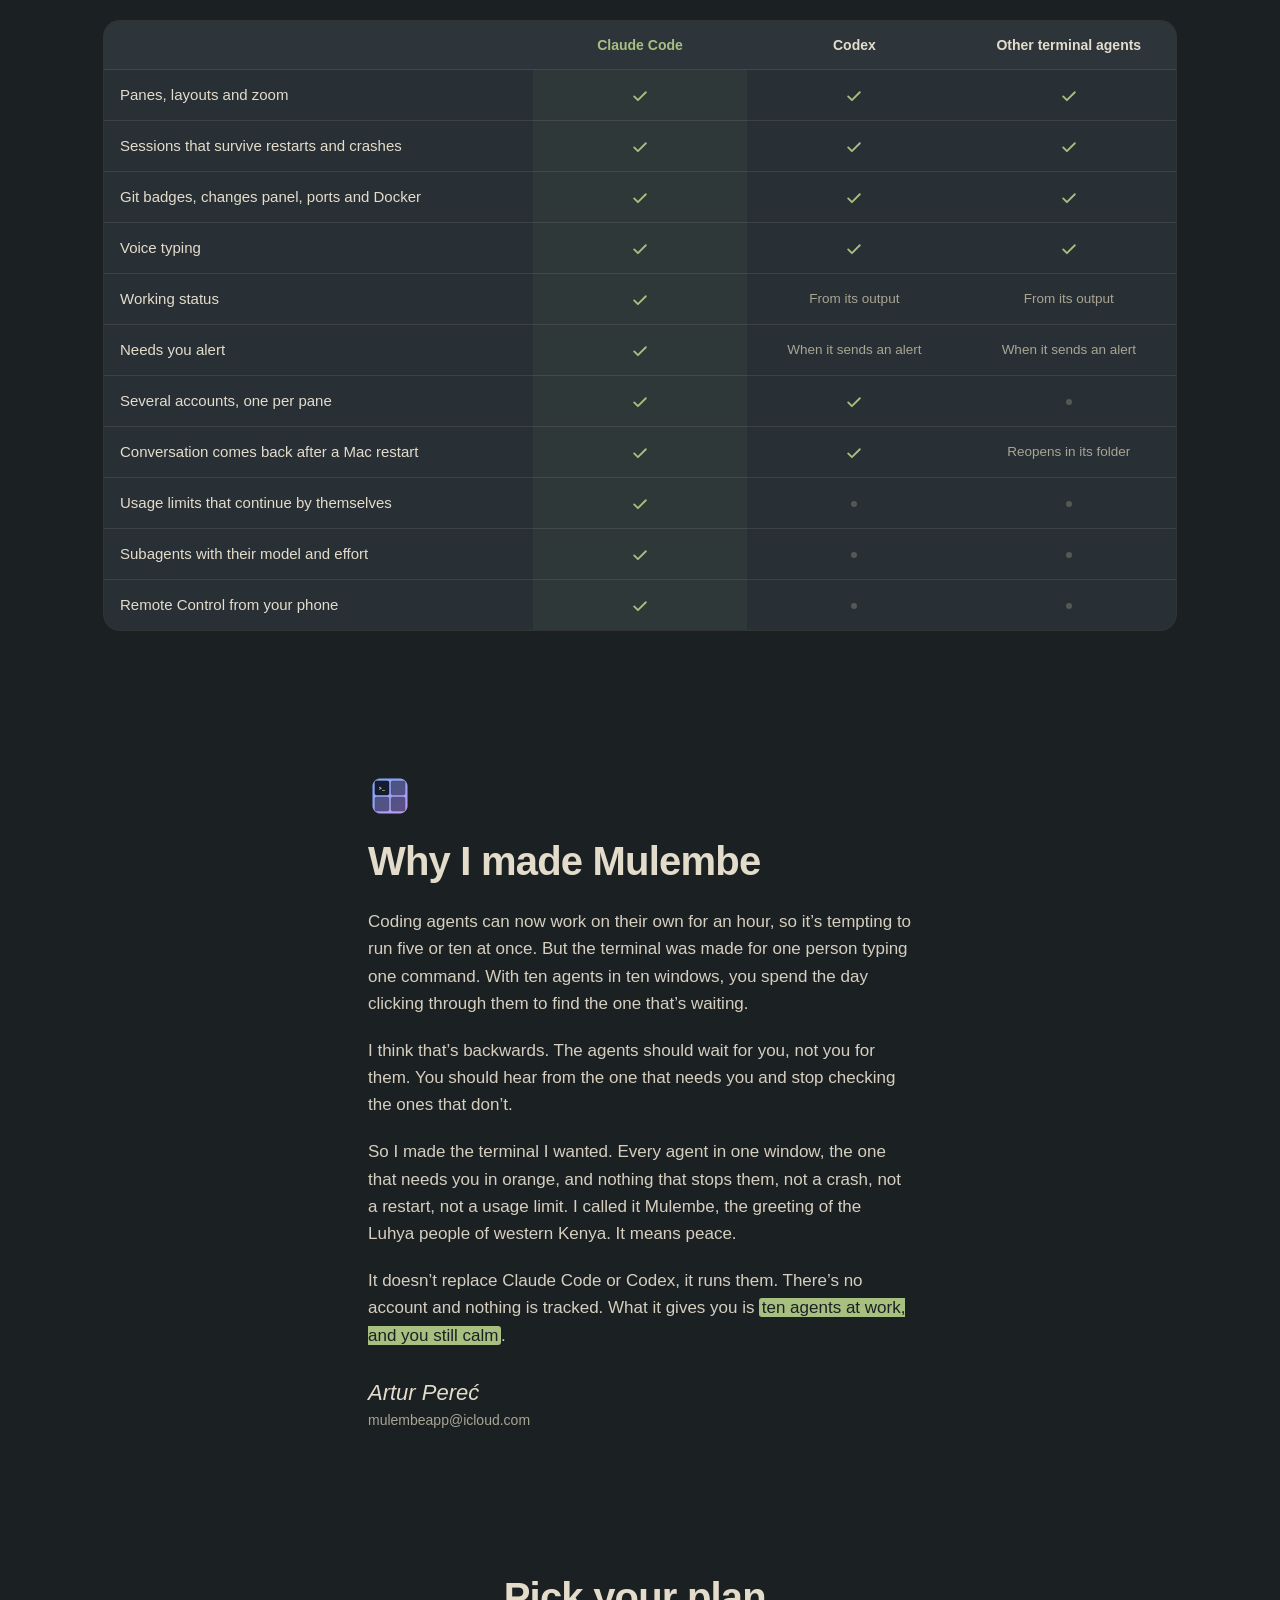
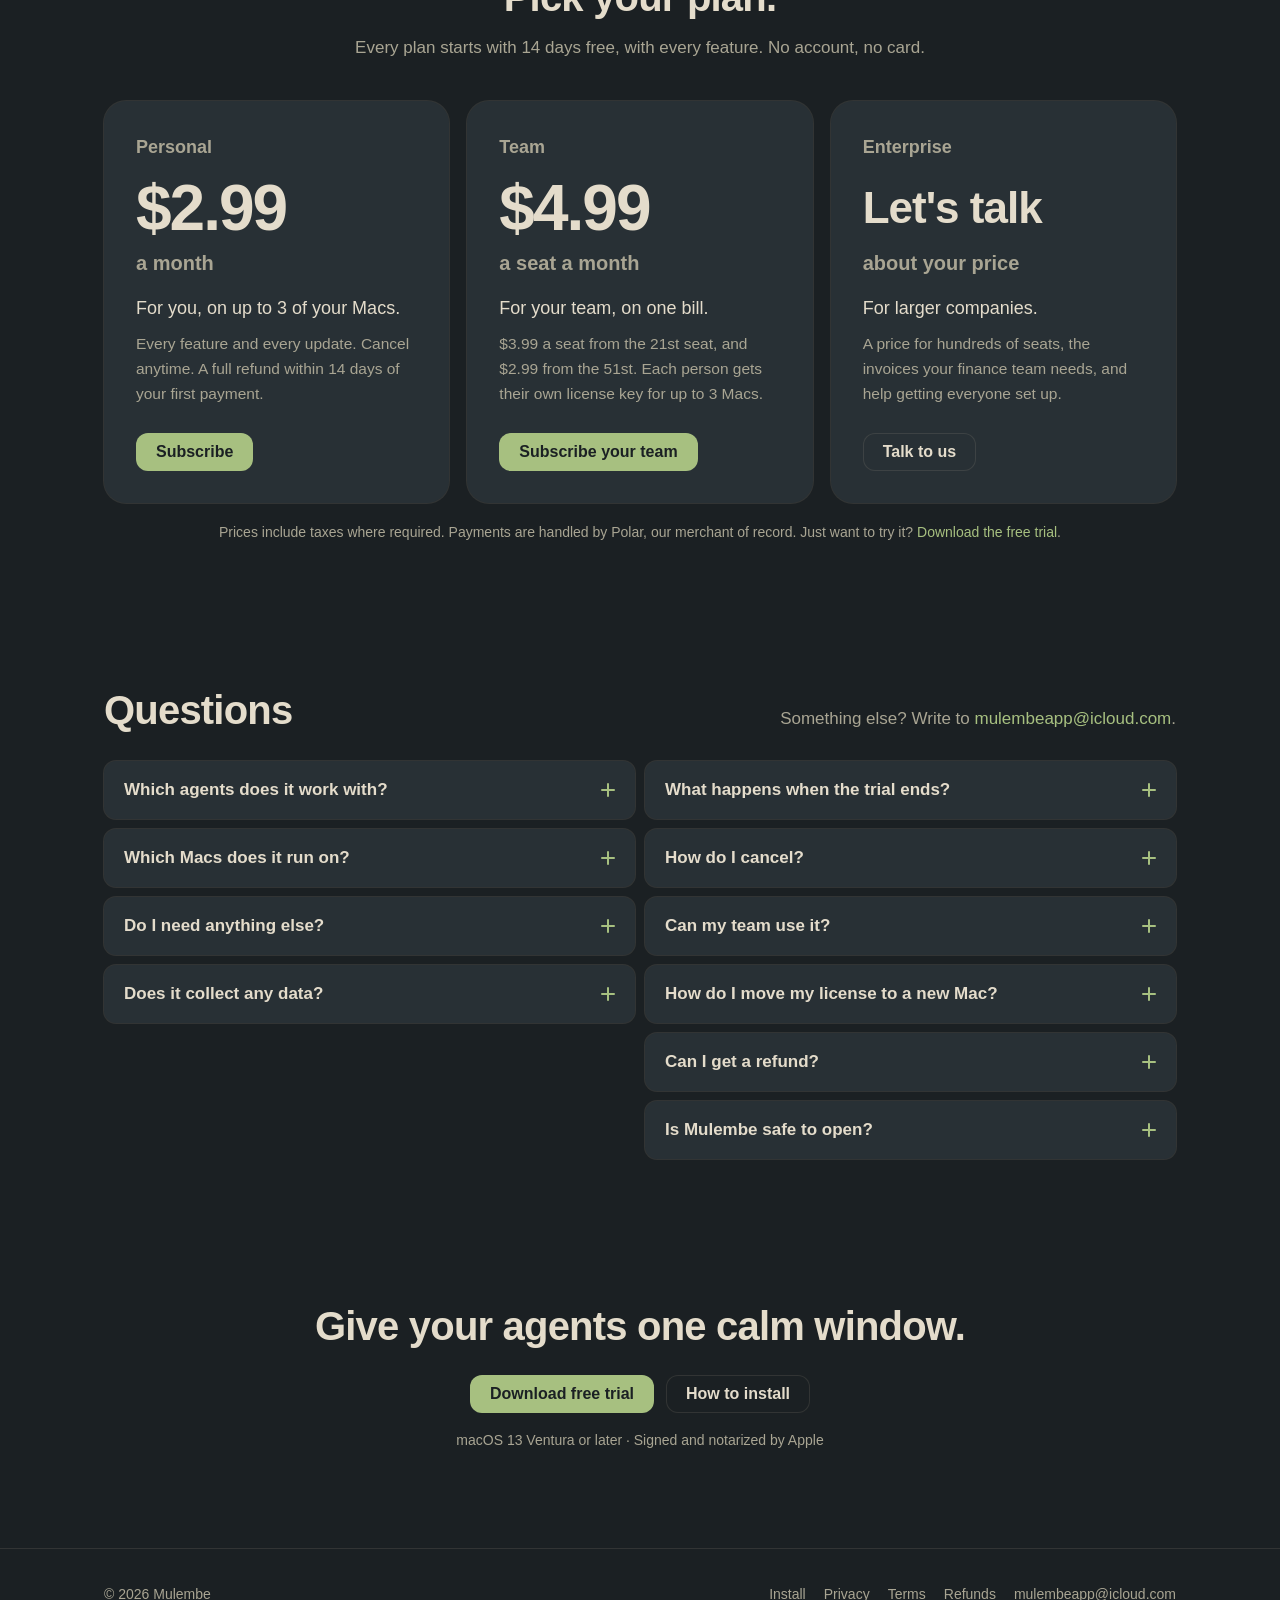
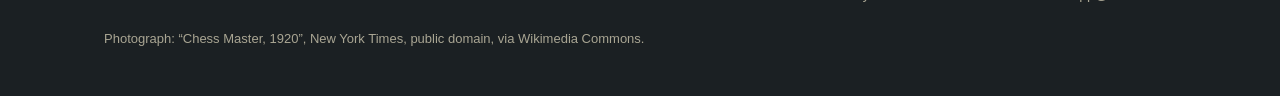
==== commit 0f9a66bb: "Subscription pricing: Personal $2.99 a month, Team $4.99 a seat ($3.99 from the 21st, $2.99 from the" ====
--- a/index.html
+++ b/index.html
@@ -4,7 +4,7 @@
   <meta charset="utf-8">
   <meta name="viewport" content="width=device-width, initial-scale=1">
   <title>Mulembe: all your AI coding agents, side by side, on your Mac</title>
-  <meta name="description" content="Mulembe is a calm, native Mac terminal for Claude Code, Codex and any terminal agent. Your agents run side by side and never stop: not for crashes, restarts or usage limits. 14-day free trial, then $19 once.">
+  <meta name="description" content="Mulembe is a calm, native Mac terminal for Claude Code, Codex and any terminal agent. Your agents run side by side and never stop: not for crashes, restarts or usage limits. 14-day free trial, then from $2.99 a month.">
   <meta name="google-site-verification" content="awgSpBVwiy73n4SWK_MEB2o4UoAEffG2brTuxusj59I" />
   <link rel="canonical" href="https://mulembe-app.github.io/">
   <link rel="icon" href="assets/favicon.png">
@@ -12,7 +12,7 @@
   <meta property="og:type" content="website">
   <meta property="og:site_name" content="Mulembe">
   <meta property="og:title" content="Mulembe: all your AI agents, side by side">
-  <meta property="og:description" content="A calm, native Mac terminal for Claude Code and Codex. 14 days free, then $19 once.">
+  <meta property="og:description" content="A calm, native Mac terminal for Claude Code and Codex. 14 days free, then from $2.99 a month.">
   <meta property="og:url" content="https://mulembe-app.github.io/">
   <meta property="og:image" content="https://mulembe-app.github.io/assets/og-preview.jpg?v=2">
   <meta property="og:image:secure_url" content="https://mulembe-app.github.io/assets/og-preview.jpg?v=2">
@@ -22,14 +22,14 @@
   <meta property="og:image:alt" content="Mulembe: all your AI agents, side by side. A calm, native Mac terminal for Claude Code and Codex.">
   <meta name="twitter:card" content="summary_large_image">
   <meta name="twitter:title" content="Mulembe: all your AI agents, side by side">
-  <meta name="twitter:description" content="A calm, native Mac terminal for Claude Code and Codex. 14 days free, then $19 once.">
+  <meta name="twitter:description" content="A calm, native Mac terminal for Claude Code and Codex. 14 days free, then from $2.99 a month.">
   <meta name="twitter:image" content="https://mulembe-app.github.io/assets/og-preview.jpg?v=2">
   <link rel="preload" as="image" type="image/webp" imagesrcset="assets/app-800.webp 800w, assets/app-1600.webp 1600w, assets/app-2400.webp 2400w" imagesizes="(max-width: 1168px) calc(100vw - 48px), 1120px" fetchpriority="high">
   <link rel="stylesheet" href="style.css">
   <script type="application/ld+json">{"@context": "https://schema.org", "@type": "Organization", "@id": "https://mulembe-app.github.io/#organization", "name": "Mulembe", "url": "https://mulembe-app.github.io/", "logo": "https://mulembe-app.github.io/assets/icon.png", "sameAs": ["https://github.com/mulembe-app"]}</script>
   <script type="application/ld+json">{"@context": "https://schema.org", "@type": "WebSite", "name": "Mulembe", "url": "https://mulembe-app.github.io/", "publisher": {"@id": "https://mulembe-app.github.io/#organization"}}</script>
-  <script type="application/ld+json">{"@context": "https://schema.org", "@type": "SoftwareApplication", "name": "Mulembe", "operatingSystem": "macOS 13 or later", "applicationCategory": "DeveloperApplication", "description": "Mulembe is a calm, native Mac terminal for running AI coding agents like Claude Code and Codex side by side: see who's working and who needs you, keep going through usage limits, talk instead of typing, and review changes. 14-day free trial.", "url": "https://mulembe-app.github.io/", "downloadUrl": "https://mulembe-app.github.io/download/Mulembe.dmg", "image": "https://mulembe-app.github.io/assets/og-preview.jpg?v=2", "screenshot": "https://mulembe-app.github.io/assets/app.jpg", "publisher": {"@id": "https://mulembe-app.github.io/#organization"}, "softwareVersion": "1.0.5", "offers": {"@type": "Offer", "price": "19", "priceCurrency": "USD", "url": "https://buy.polar.sh/polar_cl_kxaN28DmZ19ZkvyCFO8mW8TVtu3ghaV43Y10k1bp8Ak"}}</script>
-  <script type="application/ld+json">{"@context": "https://schema.org", "@type": "FAQPage", "mainEntity": [{"@type": "Question", "name": "Which agents does it work with?", "acceptedAnswer": {"@type": "Answer", "text": "Every Mulembe feature works with Claude Code, and Codex gets nearly all of them. Any other agent that runs in a terminal runs too, like Gemini CLI, GitHub Copilot CLI, Cursor Agent, Aider or OpenCode, with the essentials: panes, crash-proof sessions, voice typing, git and the changes panel. See Works with your agents."}}, {"@type": "Question", "name": "Which Macs does it run on?", "acceptedAnswer": {"@type": "Answer", "text": "Any Mac with macOS 13 Ventura or later."}}, {"@type": "Question", "name": "Do I need anything else?", "acceptedAnswer": {"@type": "Answer", "text": "Just Claude Code (or Codex). Everything Mulembe needs is built in, including tmux, which keeps your agents running while Mulembe restarts or updates."}}, {"@type": "Question", "name": "Does it collect any data?", "acceptedAnswer": {"@type": "Answer", "text": "No. Mulembe has no analytics or tracking. It goes online only to check your license key, to look for updates, and to keep Claude Code current with Claude Code's own updater. On macOS 26 voice input is recognized on your Mac. On macOS 13 to 15, and for languages your Mac can't handle itself, Apple's speech recognition service does the work. See the privacy policy."}}, {"@type": "Question", "name": "What happens when the trial ends?", "acceptedAnswer": {"@type": "Answer", "text": "Mulembe asks for a license key before you can keep working in it. Your sessions keep running in the background, so everything is right where you left it once you activate."}}, {"@type": "Question", "name": "How do I move my license to a new Mac?", "acceptedAnswer": {"@type": "Answer", "text": "Open Mulembe → License… on the old Mac and click Deactivate This Mac. You can also manage your Macs in the Polar customer portal linked in your receipt."}}, {"@type": "Question", "name": "Can I get a refund?", "acceptedAnswer": {"@type": "Answer", "text": "Yes. Email us within 14 days of your purchase for a full refund. See the refund policy."}}, {"@type": "Question", "name": "Is Mulembe safe to open?", "acceptedAnswer": {"@type": "Answer", "text": "Yes. It's signed with an Apple Developer ID and notarized by Apple, which checks it for malware, so macOS opens it like any other app you download. The install steps take a minute."}}]}</script>
+  <script type="application/ld+json">{"@context": "https://schema.org", "@type": "SoftwareApplication", "name": "Mulembe", "operatingSystem": "macOS 13 or later", "applicationCategory": "DeveloperApplication", "description": "Mulembe is a calm, native Mac terminal for running AI coding agents like Claude Code and Codex side by side: see who's working and who needs you, keep going through usage limits, talk instead of typing, and review changes. 14-day free trial.", "url": "https://mulembe-app.github.io/", "downloadUrl": "https://mulembe-app.github.io/download/Mulembe.dmg", "image": "https://mulembe-app.github.io/assets/og-preview.jpg?v=2", "screenshot": "https://mulembe-app.github.io/assets/app.jpg", "publisher": {"@id": "https://mulembe-app.github.io/#organization"}, "softwareVersion": "1.0.5", "offers": [{"@type": "Offer", "name": "Personal", "price": "2.99", "priceCurrency": "USD", "priceSpecification": {"@type": "UnitPriceSpecification", "price": "2.99", "priceCurrency": "USD", "billingDuration": "P1M", "unitCode": "MON"}, "url": "https://buy.polar.sh/polar_cl_j1NSCHEmMLJIsqXhncHn5I5Put7iufAb4Y8u10t20gW"}, {"@type": "Offer", "name": "Team", "price": "4.99", "priceCurrency": "USD", "priceSpecification": {"@type": "UnitPriceSpecification", "price": "4.99", "priceCurrency": "USD", "billingDuration": "P1M", "unitCode": "MON", "unitText": "per seat"}, "url": "https://buy.polar.sh/polar_cl_y8GOIpbQsggKqsuIQSVuuxRhFjFhiICpFkUSb2SRgUk", "description": "$4.99 a seat a month, $3.99 from the 21st seat, $2.99 from the 51st"}]}</script>
+  <script type="application/ld+json">{"@context": "https://schema.org", "@type": "FAQPage", "mainEntity": [{"@type": "Question", "name": "Which agents does it work with?", "acceptedAnswer": {"@type": "Answer", "text": "Every Mulembe feature works with Claude Code, and Codex gets nearly all of them. Any other agent that runs in a terminal runs too, like Gemini CLI, GitHub Copilot CLI, Cursor Agent, Aider or OpenCode, with the essentials: panes, crash-proof sessions, voice typing, git and the changes panel. See Works with your agents."}}, {"@type": "Question", "name": "Which Macs does it run on?", "acceptedAnswer": {"@type": "Answer", "text": "Any Mac with macOS 13 Ventura or later."}}, {"@type": "Question", "name": "Do I need anything else?", "acceptedAnswer": {"@type": "Answer", "text": "Just Claude Code (or Codex). Everything Mulembe needs is built in, including tmux, which keeps your agents running while Mulembe restarts or updates."}}, {"@type": "Question", "name": "Does it collect any data?", "acceptedAnswer": {"@type": "Answer", "text": "No. Mulembe has no analytics or tracking. It goes online only to check your license key, to look for updates, and to keep Claude Code current with Claude Code's own updater. On macOS 26 voice input is recognized on your Mac. On macOS 13 to 15, and for languages your Mac can't handle itself, Apple's speech recognition service does the work. See the privacy policy."}}, {"@type": "Question", "name": "What happens when the trial ends?", "acceptedAnswer": {"@type": "Answer", "text": "Mulembe asks you to subscribe, or to enter your license key, before you can keep working in it. Your sessions keep running in the background, so everything is right where you left it once you activate."}}, {"@type": "Question", "name": "How do I cancel?", "acceptedAnswer": {"@type": "Answer", "text": "Anytime, in the Polar customer portal linked in your receipt. Mulembe keeps working until the end of the month you paid for, and you aren't charged again."}}, {"@type": "Question", "name": "Can my team use it?", "acceptedAnswer": {"@type": "Answer", "text": "Yes. Team is $4.99 a seat a month, $3.99 from the 21st seat and $2.99 from the 51st, all on one bill, and each person gets their own license key. For a larger company, write to us."}}, {"@type": "Question", "name": "How do I move my license to a new Mac?", "acceptedAnswer": {"@type": "Answer", "text": "Open Mulembe → License on the old Mac and click Deactivate This Mac. You can also manage your Macs in the Polar customer portal linked in your receipt."}}, {"@type": "Question", "name": "Can I get a refund?", "acceptedAnswer": {"@type": "Answer", "text": "Yes. Email us within 14 days of your first payment for a full refund. See the refund policy."}}, {"@type": "Question", "name": "Is Mulembe safe to open?", "acceptedAnswer": {"@type": "Answer", "text": "Yes. It's signed with an Apple Developer ID and notarized by Apple, which checks it for malware, so macOS opens it like any other app you download. The install steps take a minute."}}]}</script>
 </head>
 <body>
 <header class="top">
@@ -61,7 +61,7 @@
     <p class="lead">Mulembe is a calm, native Mac terminal for Claude Code and Codex. See who's working, who needs you and what changed, all in one window.</p>
     <div class="actions">
       <a class="button" href="download/Mulembe.dmg">Download free trial</a>
-      <a class="button ghost" href="#pricing">$19 once</a>
+      <a class="button ghost" href="#pricing">From $2.99 a month</a>
     </div>
     <div class="meta">Version 1.0.5 · 14 days free · macOS 13 Ventura or later · <a href="install.html">How to install</a></div>
     <div class="shot"><picture><source type="image/webp" srcset="assets/app-800.webp 800w, assets/app-1600.webp 1600w, assets/app-2400.webp 2400w" sizes="(max-width: 1168px) calc(100vw - 48px), 1120px"><img src="assets/app.jpg" width="1600" height="900" alt="Mulembe with four Claude Code sessions side by side: one working, one asking a question, one running a design-critic agent, one finished, with their ports and Docker containers in the headers." fetchpriority="high" decoding="async"></picture></div>
@@ -343,25 +343,32 @@
 
   <section id="pricing">
     <div class="wrap">
-      <h2>One price.</h2>
-      <p class="intro">Try everything free for 14 days. If Mulembe earns its place, buy it once.</p>
-      <div class="plans">
+      <h2>Pick your plan.</h2>
+      <p class="intro">Every plan starts with 14 days free, with every feature. No account, no card.</p>
+      <div class="plans three">
         <div class="plan">
-          <h3>Free trial</h3>
-          <p class="amount">$0</p>
-          <p class="for">Every feature for 14 days. No account, no card.</p>
-          <p class="inc">When it ends, Mulembe asks for a license key. Your sessions keep running, so everything is where you left it.</p>
-          <a class="button ghost" href="download/Mulembe.dmg">Download free trial</a>
+          <h3>Personal</h3>
+          <p class="amount">$2.99 <small>a month</small></p>
+          <p class="for">For you, on up to 3 of your Macs.</p>
+          <p class="inc">Every feature and every update. Cancel anytime. A full refund within 14 days of your first payment.</p>
+          <a class="button" href="https://buy.polar.sh/polar_cl_j1NSCHEmMLJIsqXhncHn5I5Put7iufAb4Y8u10t20gW">Subscribe</a>
         </div>
         <div class="plan">
-          <h3>License</h3>
-          <p class="amount">$19 <small>once</small></p>
-          <p class="for">Yours to keep, on up to 3 of your Macs. No subscription.</p>
-          <p class="inc">Free updates, installed with one click. A full refund within 14 days. Also €19 or 79 zł, with taxes included where required.</p>
-          <a class="button" href="https://buy.polar.sh/polar_cl_kxaN28DmZ19ZkvyCFO8mW8TVtu3ghaV43Y10k1bp8Ak">Buy for $19</a>
-        </div>
-      </div>
-      <p class="note">Payments are handled by Polar, our merchant of record.</p>
+          <h3>Team</h3>
+          <p class="amount">$4.99 <small>a seat a month</small></p>
+          <p class="for">For your team, on one bill.</p>
+          <p class="inc">$3.99 a seat from the 21st seat, and $2.99 from the 51st. Each person gets their own license key for up to 3 Macs.</p>
+          <a class="button" href="https://buy.polar.sh/polar_cl_y8GOIpbQsggKqsuIQSVuuxRhFjFhiICpFkUSb2SRgUk">Subscribe your team</a>
+        </div>
+        <div class="plan">
+          <h3>Enterprise</h3>
+          <p class="amount words">Let's talk <small>about your price</small></p>
+          <p class="for">For larger companies.</p>
+          <p class="inc">A price for hundreds of seats, the invoices your finance team needs, and help getting everyone set up.</p>
+          <a class="button ghost" href="mailto:mulembeapp@icloud.com?subject=Mulembe%20for%20Enterprise">Talk to us</a>
+        </div>
+      </div>
+      <p class="note">Prices include taxes where required. Payments are handled by Polar, our merchant of record. Just want to try it? <a href="download/Mulembe.dmg">Download the free trial</a>.</p>
     </div>
   </section>
 
@@ -379,9 +386,11 @@
           <details class="qa"><summary>Does it collect any data?<i aria-hidden="true"></i></summary><p>No. Mulembe has no analytics or tracking. It goes online only to check your license key, to look for updates, and to keep Claude Code current with Claude Code's own updater. On macOS 26 voice input is recognized on your Mac. On macOS 13 to 15, and for languages your Mac can't handle itself, Apple's speech recognition service does the work. See the <a href="privacy.html">privacy policy</a>.</p></details>
         </div>
         <div class="qa-col">
-          <details class="qa"><summary>What happens when the trial ends?<i aria-hidden="true"></i></summary><p>Mulembe asks for a license key before you can keep working in it. Your sessions keep running in the background, so everything is right where you left it once you activate.</p></details>
-          <details class="qa"><summary>How do I move my license to a new Mac?<i aria-hidden="true"></i></summary><p>Open Mulembe → License… on the old Mac and click Deactivate This Mac. You can also manage your Macs in the Polar customer portal linked in your receipt.</p></details>
-          <details class="qa"><summary>Can I get a refund?<i aria-hidden="true"></i></summary><p>Yes. Email us within 14 days of your purchase for a full refund. See the <a href="refunds.html">refund policy</a>.</p></details>
+          <details class="qa"><summary>What happens when the trial ends?<i aria-hidden="true"></i></summary><p>Mulembe asks you to subscribe, or to enter your license key, before you can keep working in it. Your sessions keep running in the background, so everything is right where you left it once you activate.</p></details>
+          <details class="qa"><summary>How do I cancel?<i aria-hidden="true"></i></summary><p>Anytime, in the Polar customer portal linked in your receipt. Mulembe keeps working until the end of the month you paid for, and you aren't charged again.</p></details>
+          <details class="qa"><summary>Can my team use it?<i aria-hidden="true"></i></summary><p>Yes. Team is $4.99 a seat a month, $3.99 from the 21st seat and $2.99 from the 51st, all on one bill, and each person gets their own license key. For a larger company, <a href="mailto:mulembeapp@icloud.com?subject=Mulembe%20for%20Enterprise">write to us</a>.</p></details>
+          <details class="qa"><summary>How do I move my license to a new Mac?<i aria-hidden="true"></i></summary><p>Open Mulembe → License on the old Mac and click Deactivate This Mac. You can also manage your Macs in the Polar customer portal linked in your receipt.</p></details>
+          <details class="qa"><summary>Can I get a refund?<i aria-hidden="true"></i></summary><p>Yes. Email us within 14 days of your first payment for a full refund. See the <a href="refunds.html">refund policy</a>.</p></details>
           <details class="qa"><summary>Is Mulembe safe to open?<i aria-hidden="true"></i></summary><p>Yes. It's signed with an Apple Developer ID and notarized by Apple, which checks it for malware, so macOS opens it like any other app you download. The <a href="install.html">install steps</a> take a minute.</p></details>
         </div>
       </div>
--- a/style.css
+++ b/style.css
@@ -285,6 +285,12 @@
 .plan .inc { margin: 0 0 26px; color: var(--muted); font-size: 15.5px; }
 .plan .button { margin-top: auto; }
 #pricing .note { text-align: center; color: var(--muted); font-size: 14px; margin: 18px 0 0; }
+.plans.three { grid-template-columns: repeat(3, 1fr); max-width: 1080px; }
+.plans.three .plan .amount small { display: block; margin-top: 10px; line-height: 1.3; }
+.plan .amount.words { letter-spacing: -1px; }
+.plans.three .plan .amount.words { font-size: 44px; line-height: 64px; }
+.plans.three .plan .button { white-space: nowrap; }
+@media (max-width: 980px) { .plans.three { grid-template-columns: 1fr; max-width: 520px; } }
 @media (max-width: 760px) { .plans { grid-template-columns: 1fr; } }
 
 /* Questions: two columns of cards that open */
@@ -318,3 +324,8 @@
 .photo img { border-radius: 14px; filter: grayscale(1); box-shadow: 0 0 0 1px var(--line); }
 .photo figcaption { margin-top: 12px; font-size: 14px; color: var(--muted); }
 footer.bottom .credits { flex-basis: 100%; margin: 6px 0 0; font-size: 13px; }
+
+/* The page after buying (thanks.html) */
+.thanks .eyebrow { margin: 0 0 10px; font-size: 13px; letter-spacing: .32em; text-transform: uppercase; color: var(--accent); font-weight: 600; }
+.thanks h1 { margin-top: 0; }
+.thanks .lead { font-size: 20px; color: var(--muted); margin: 0 0 34px; }
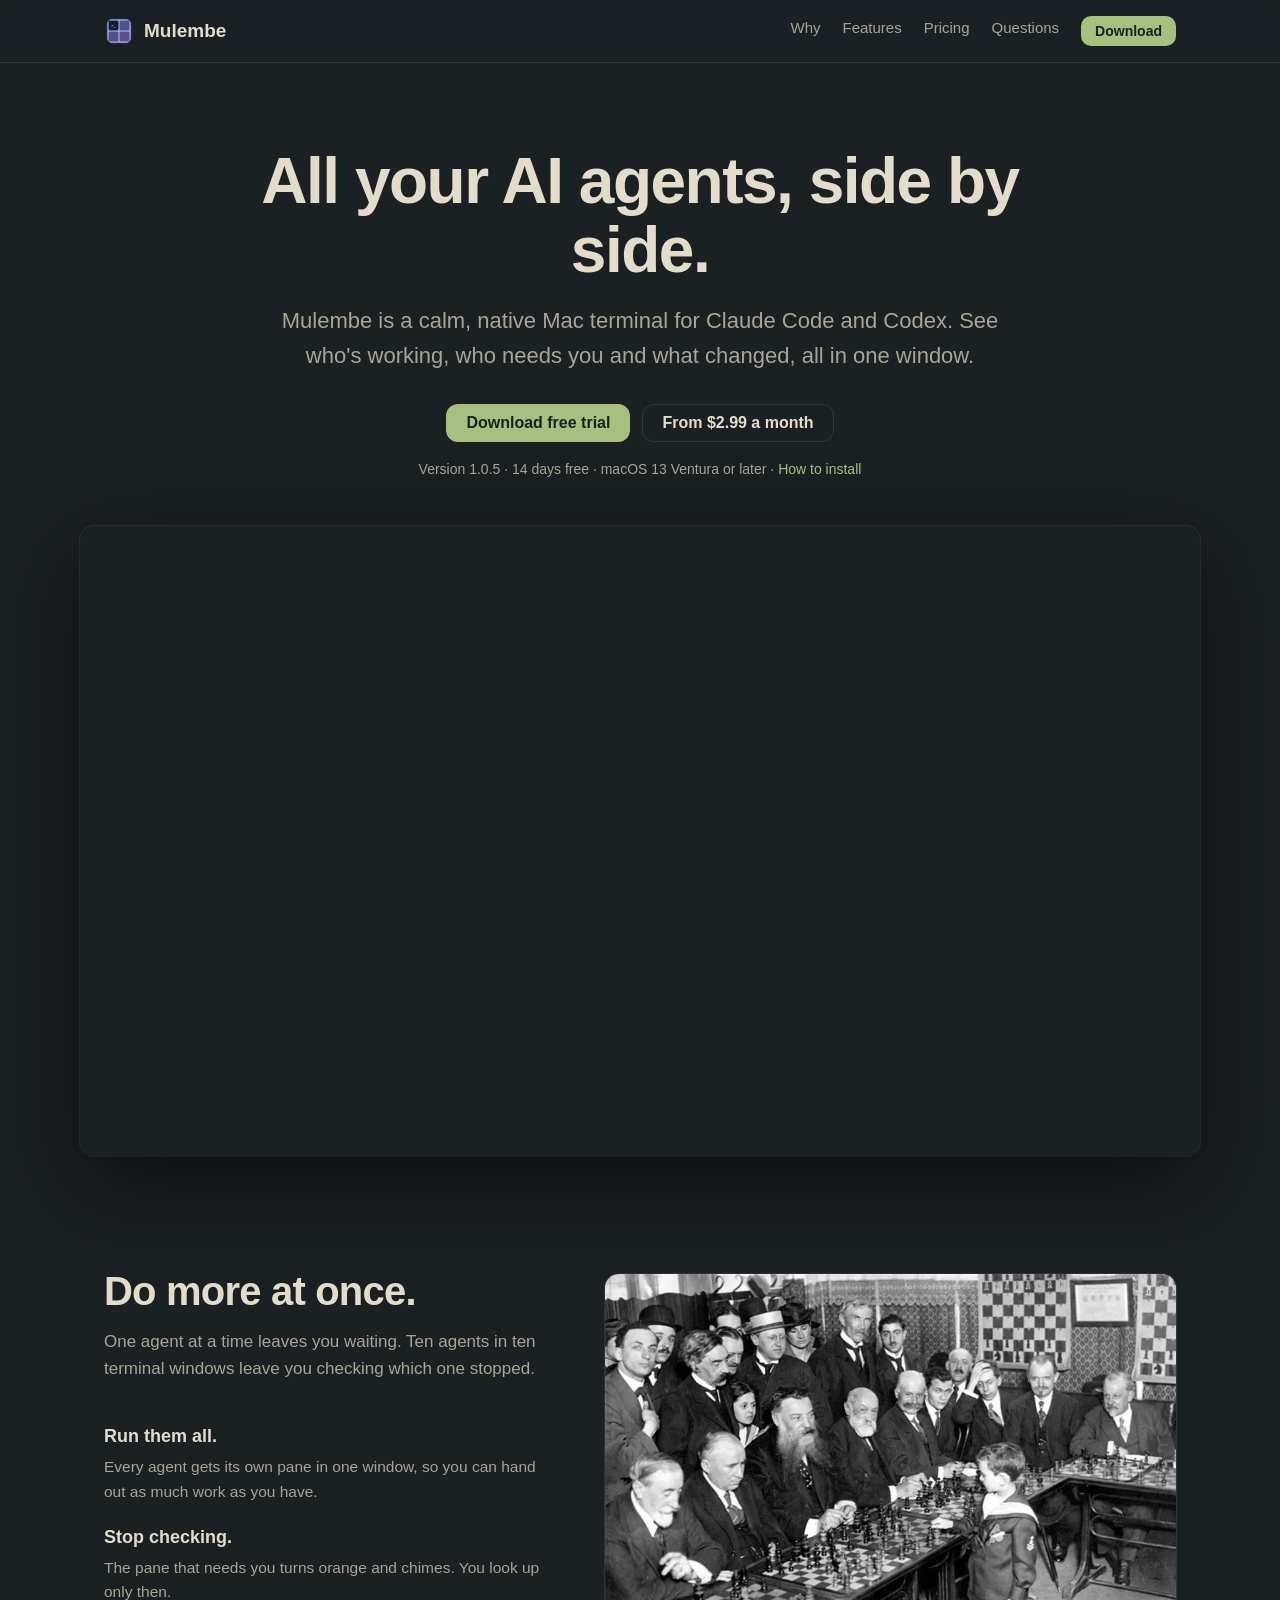
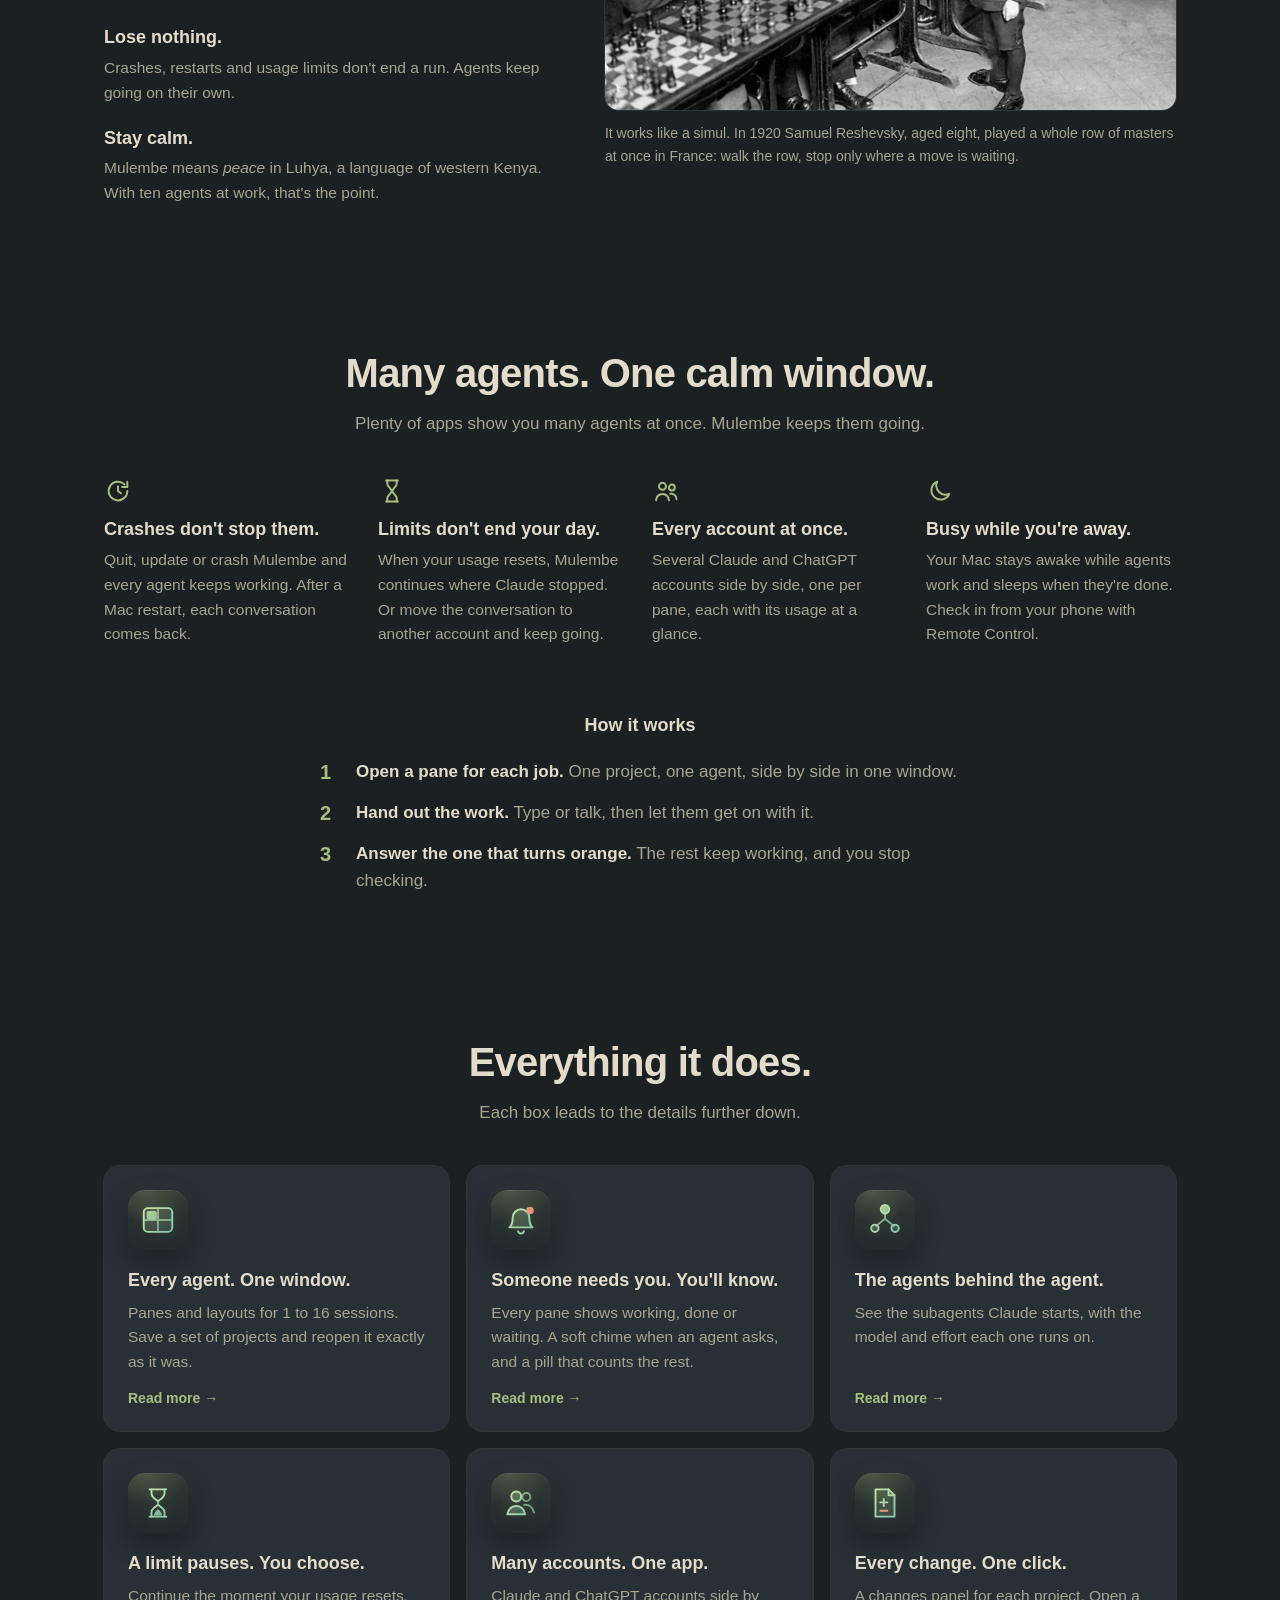
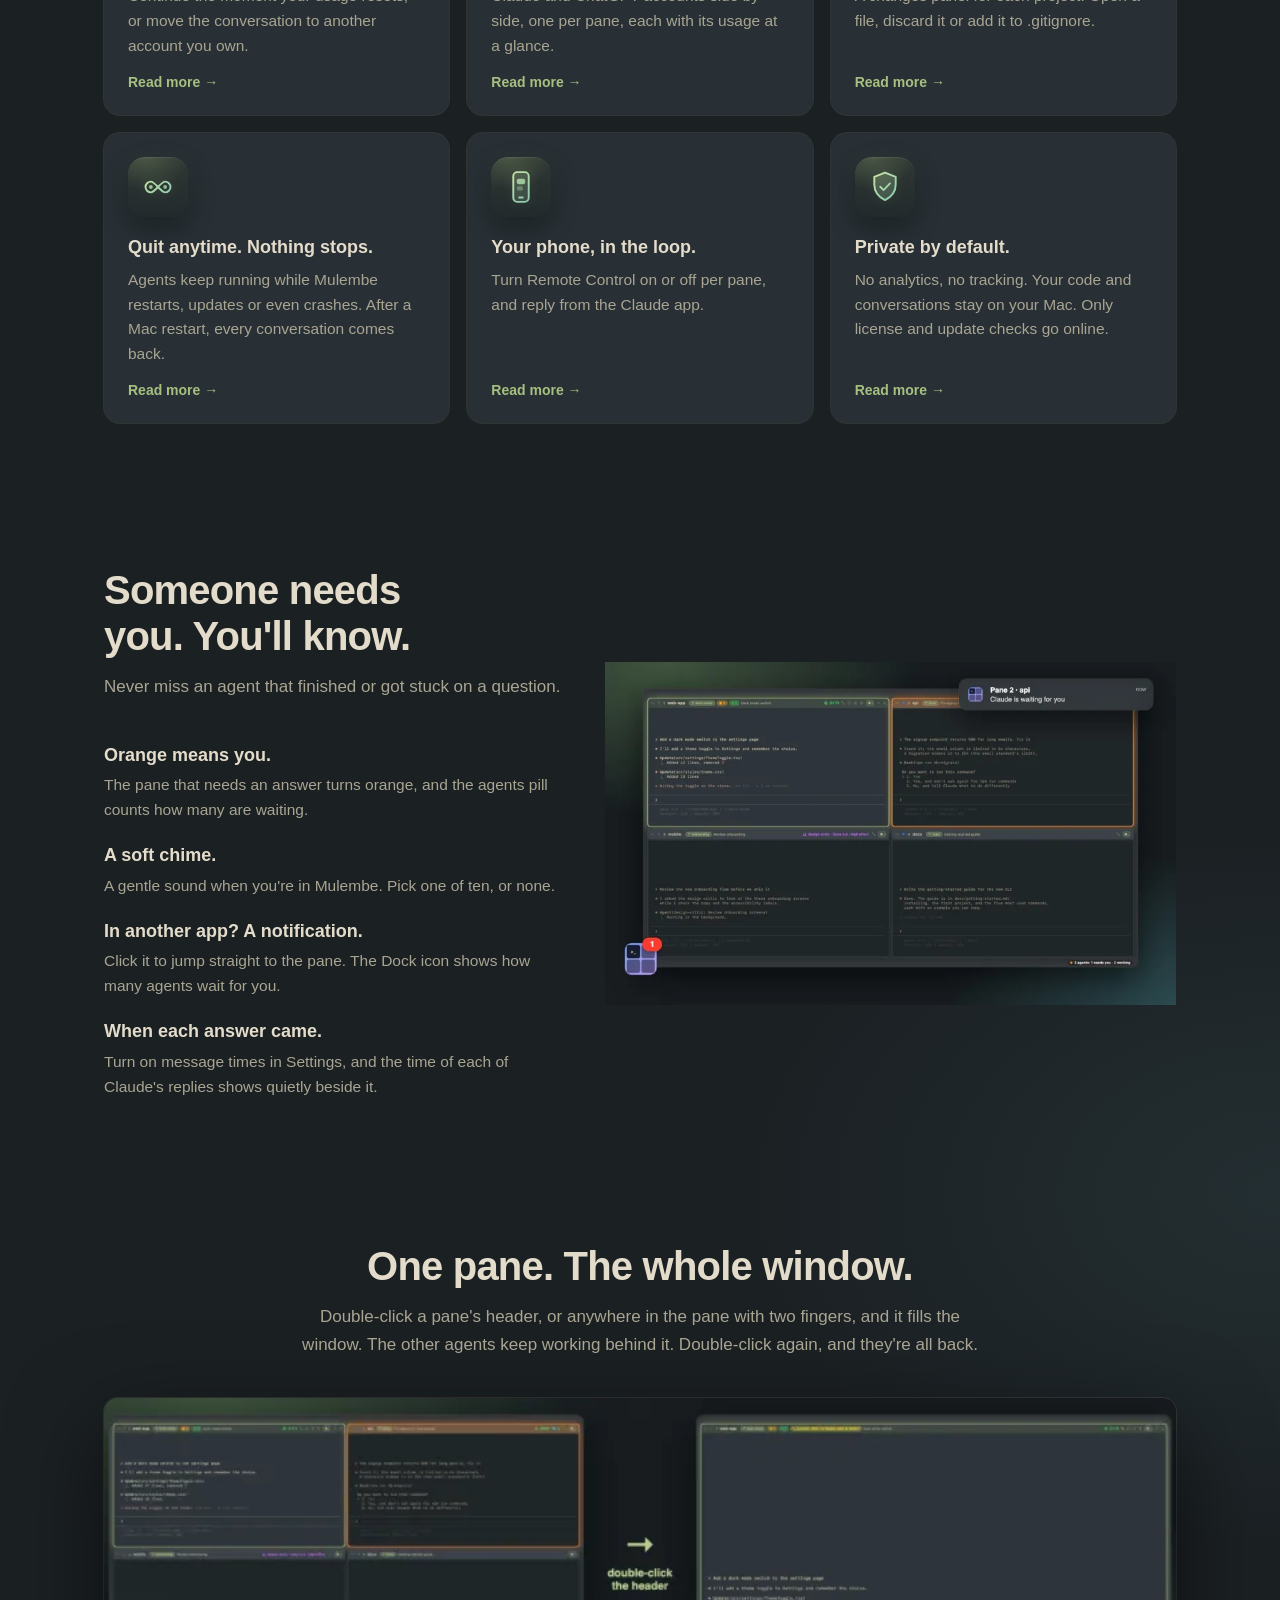
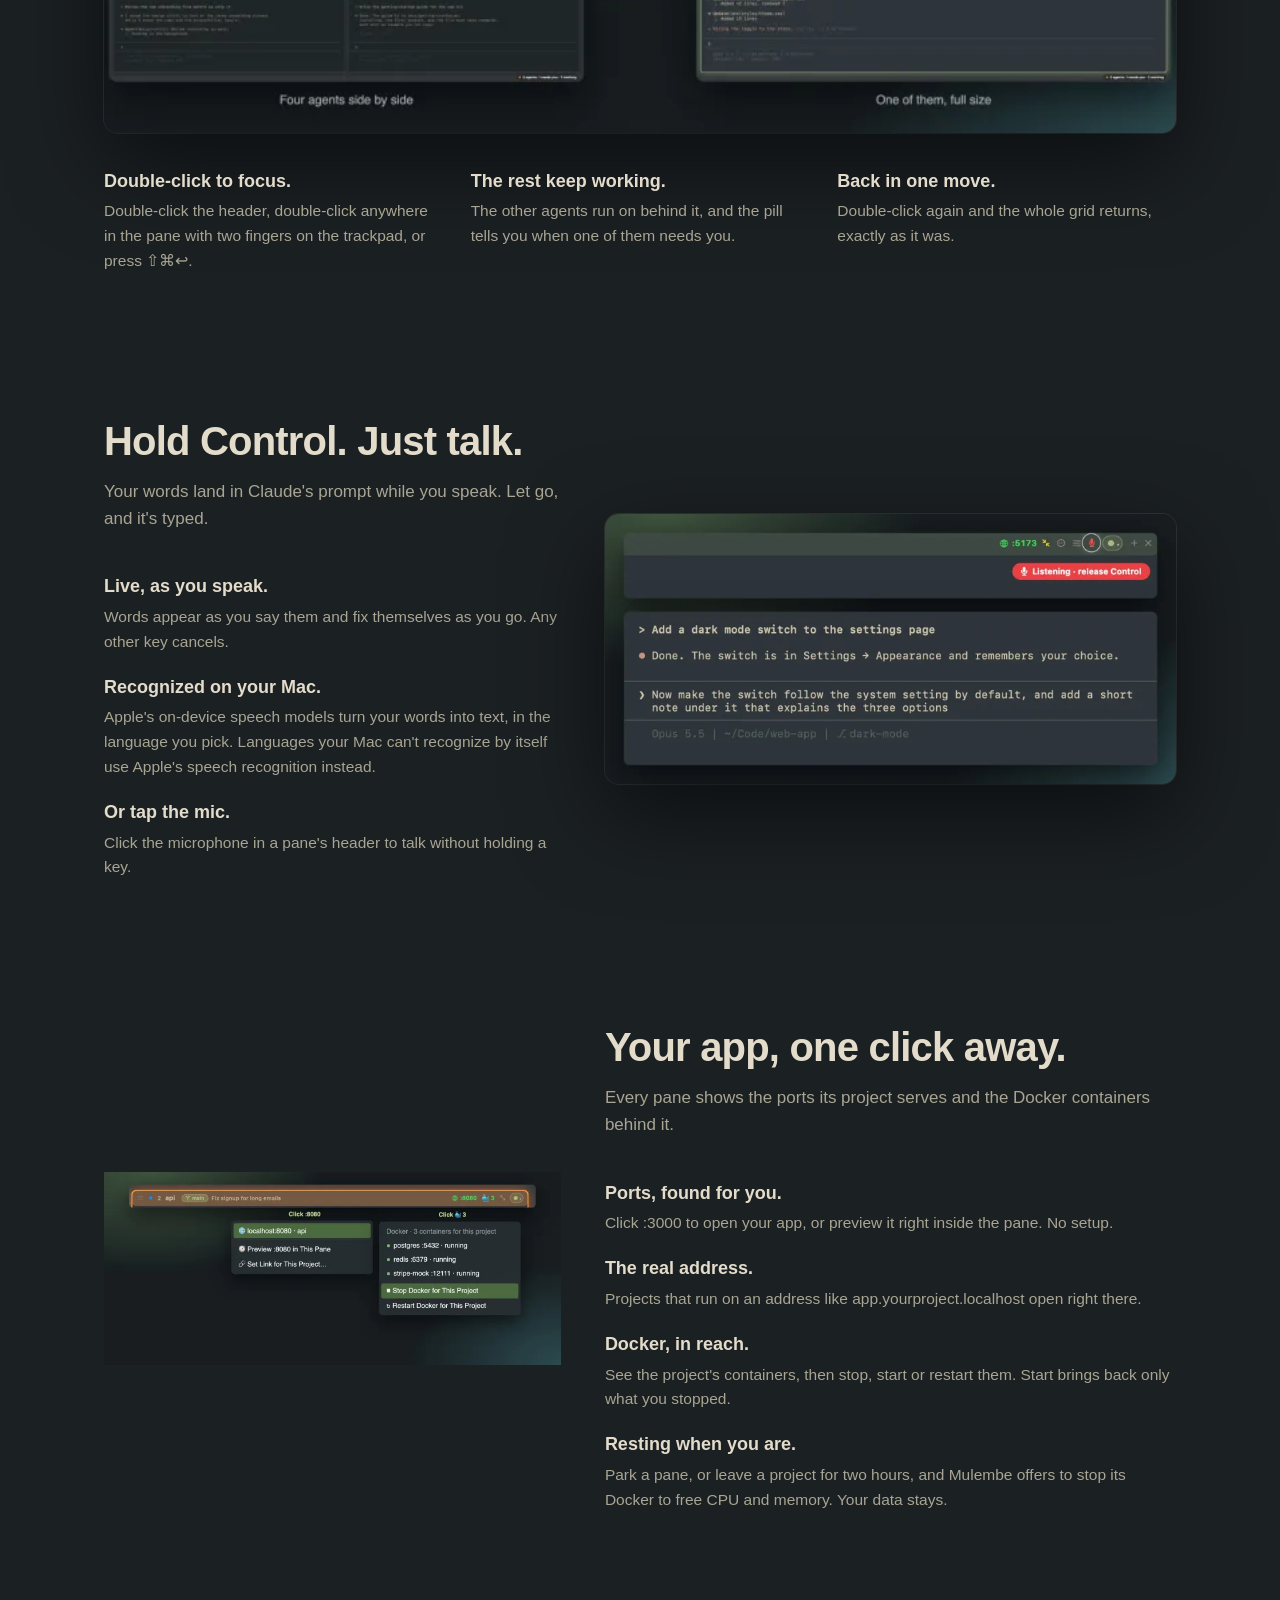
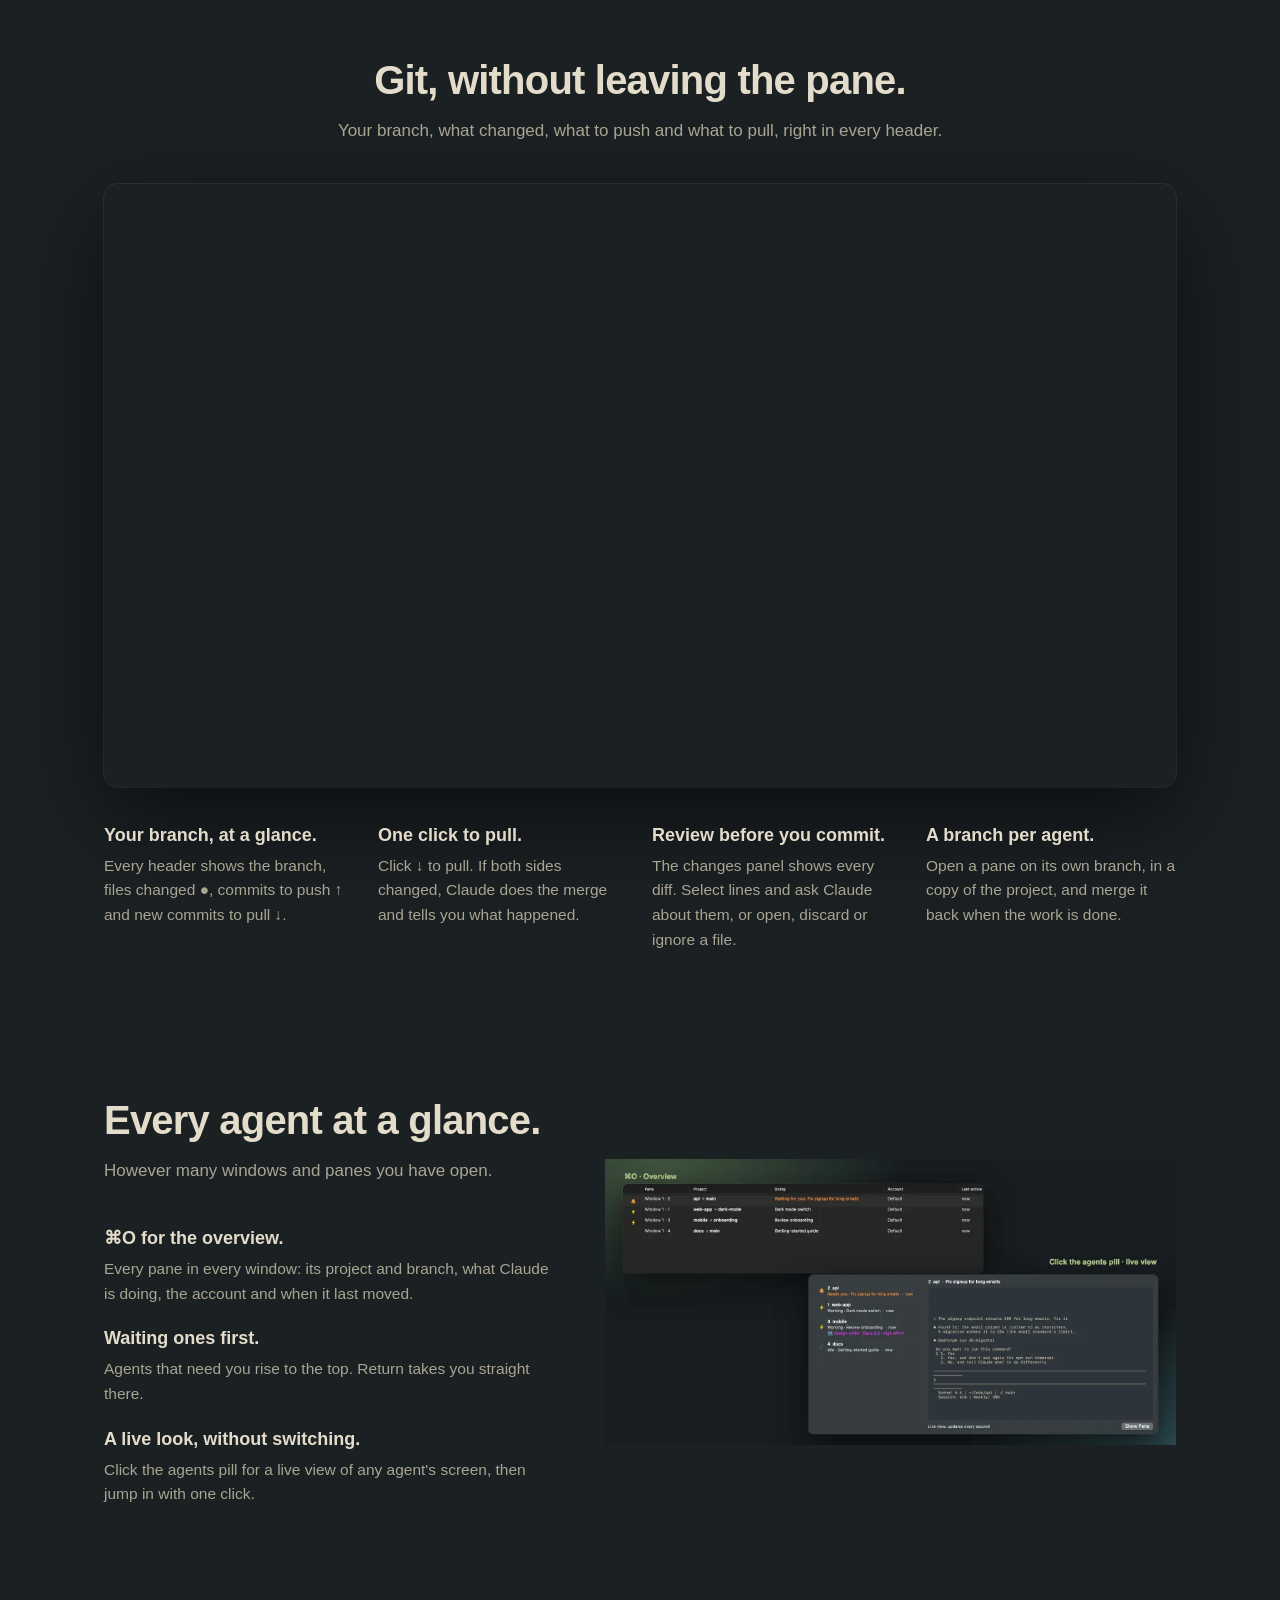
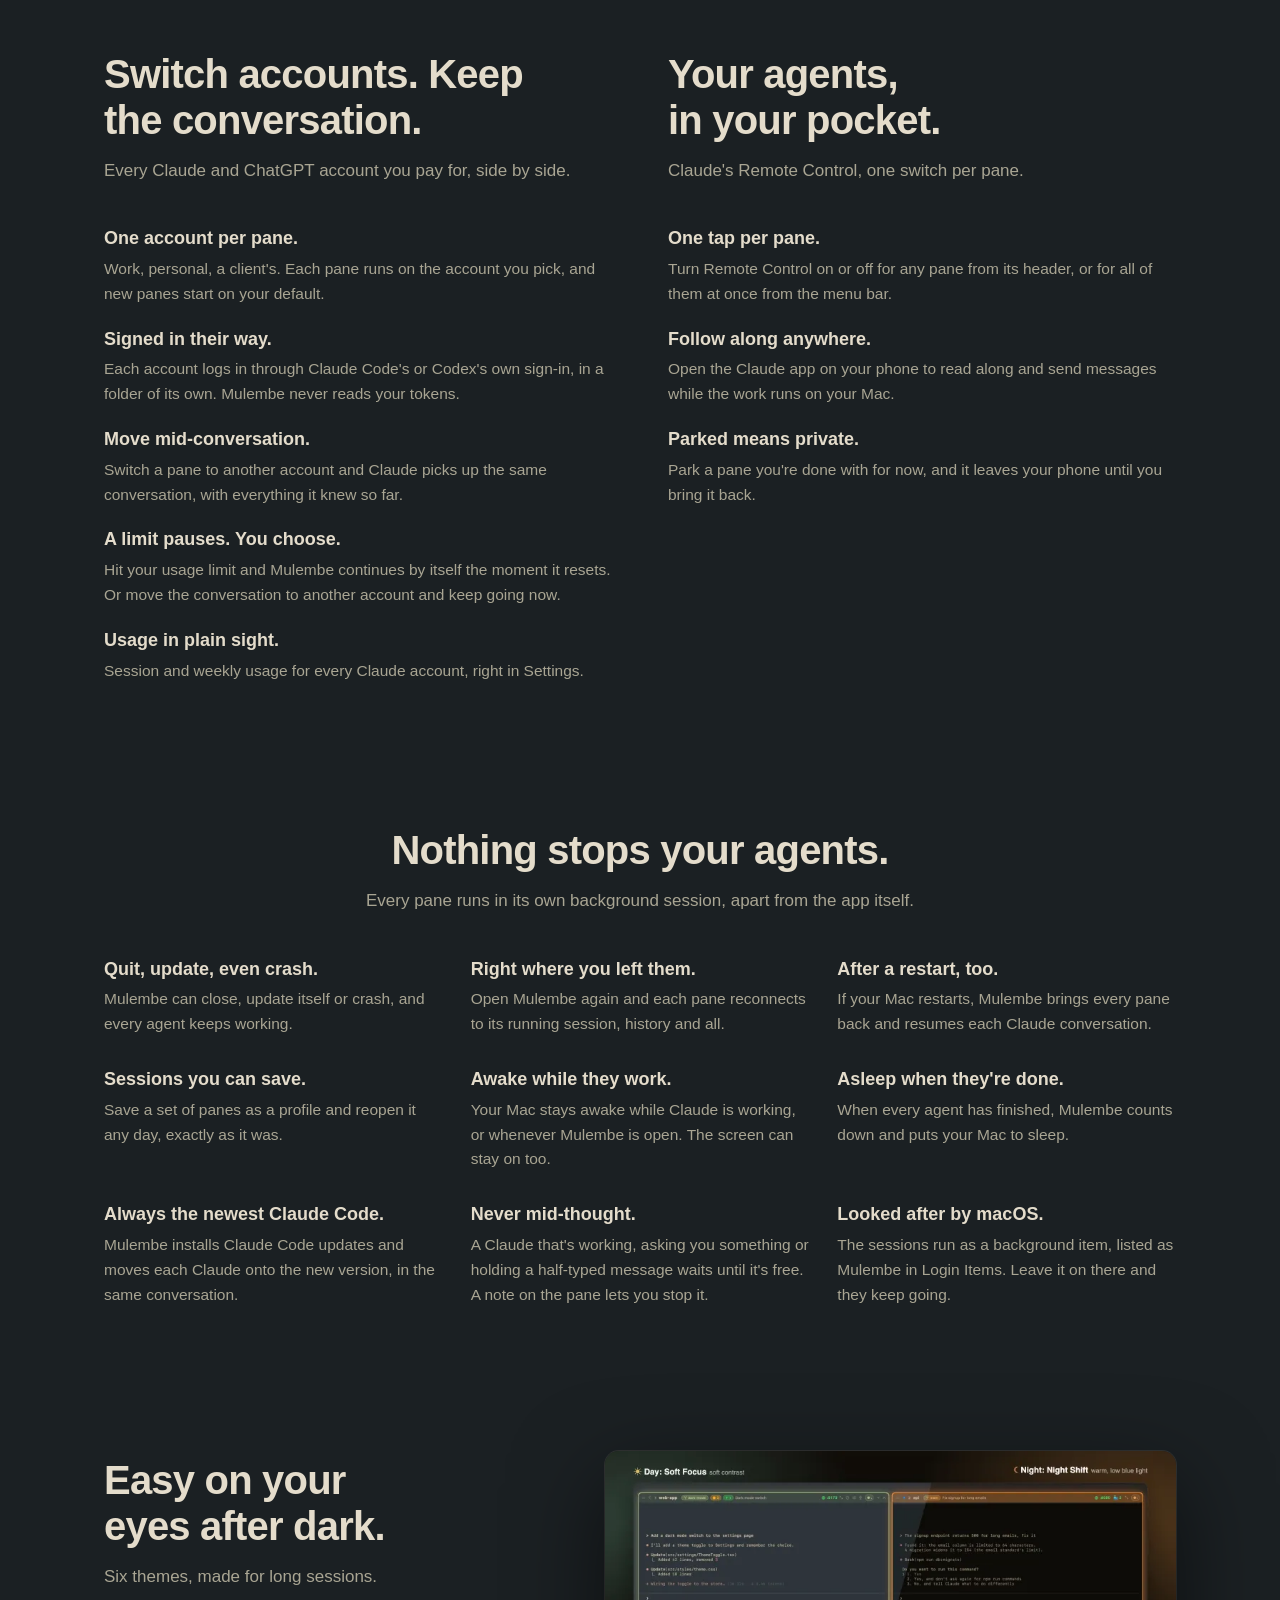
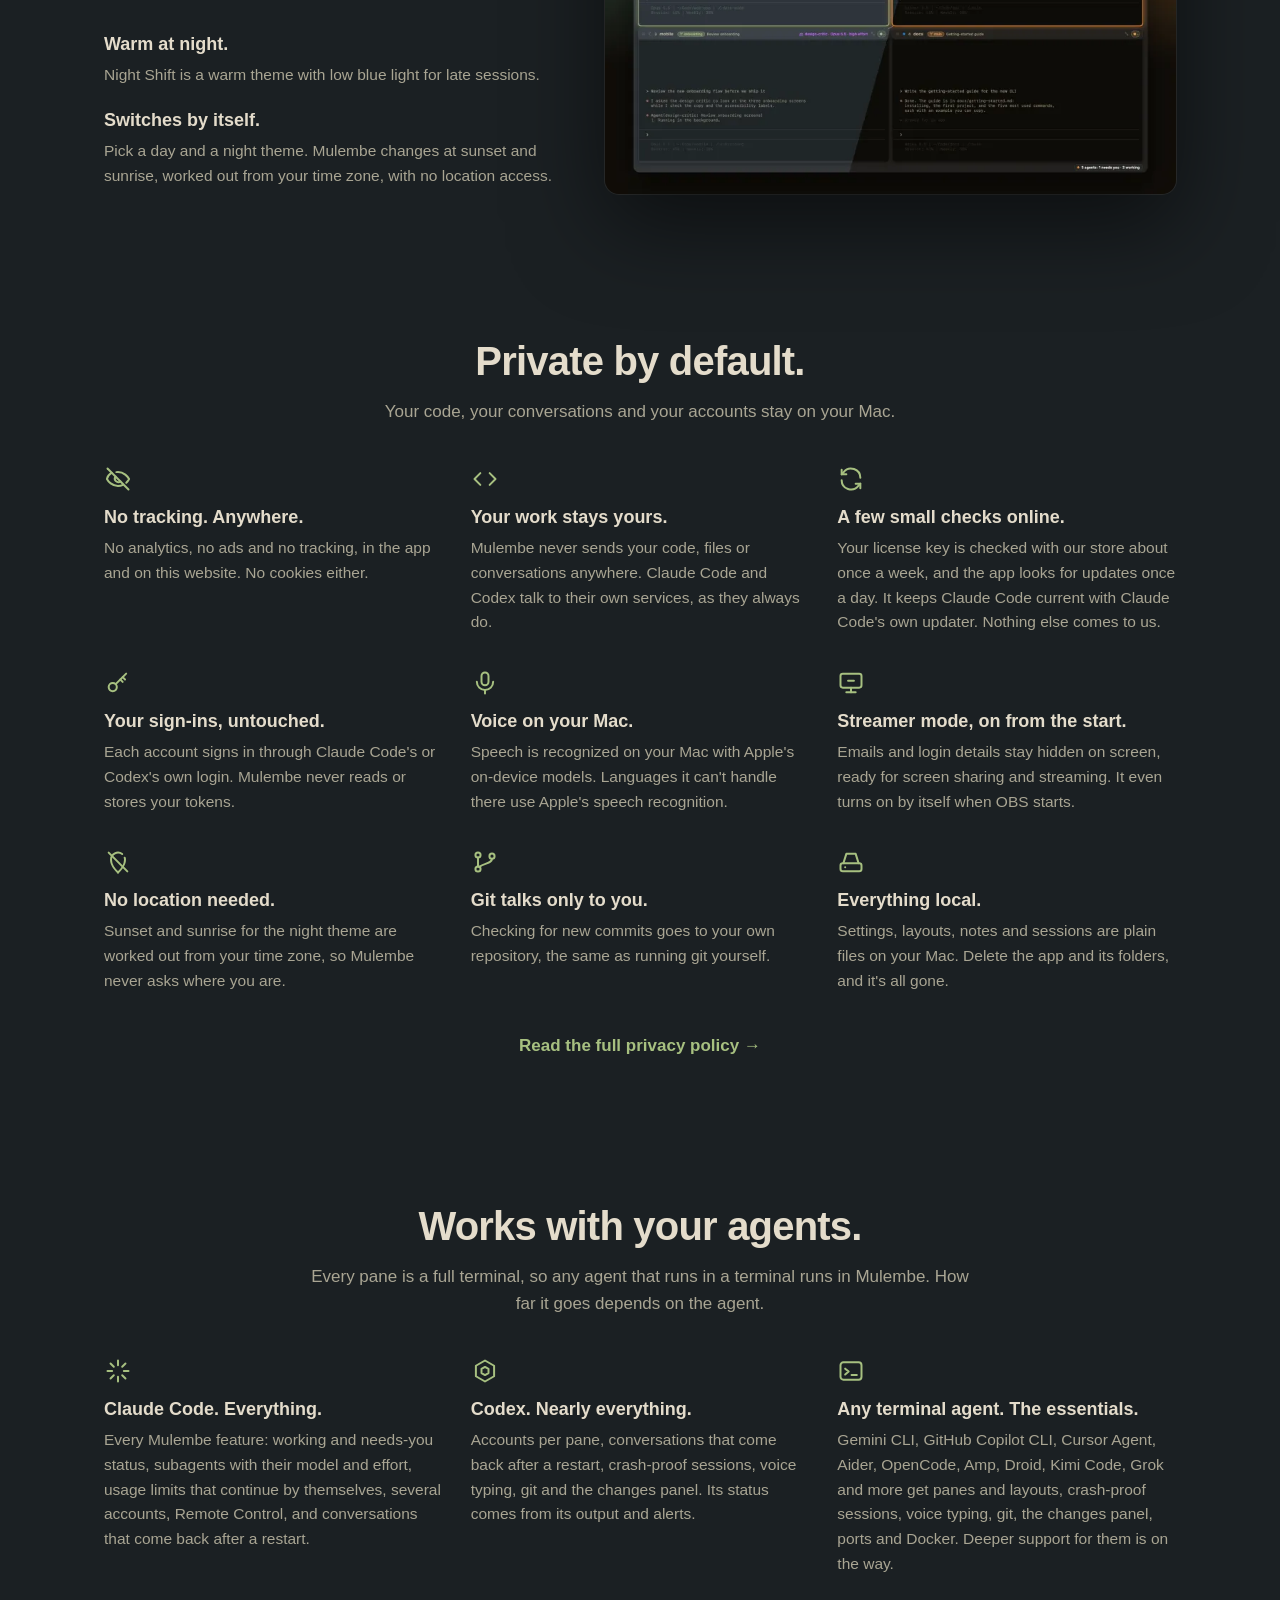
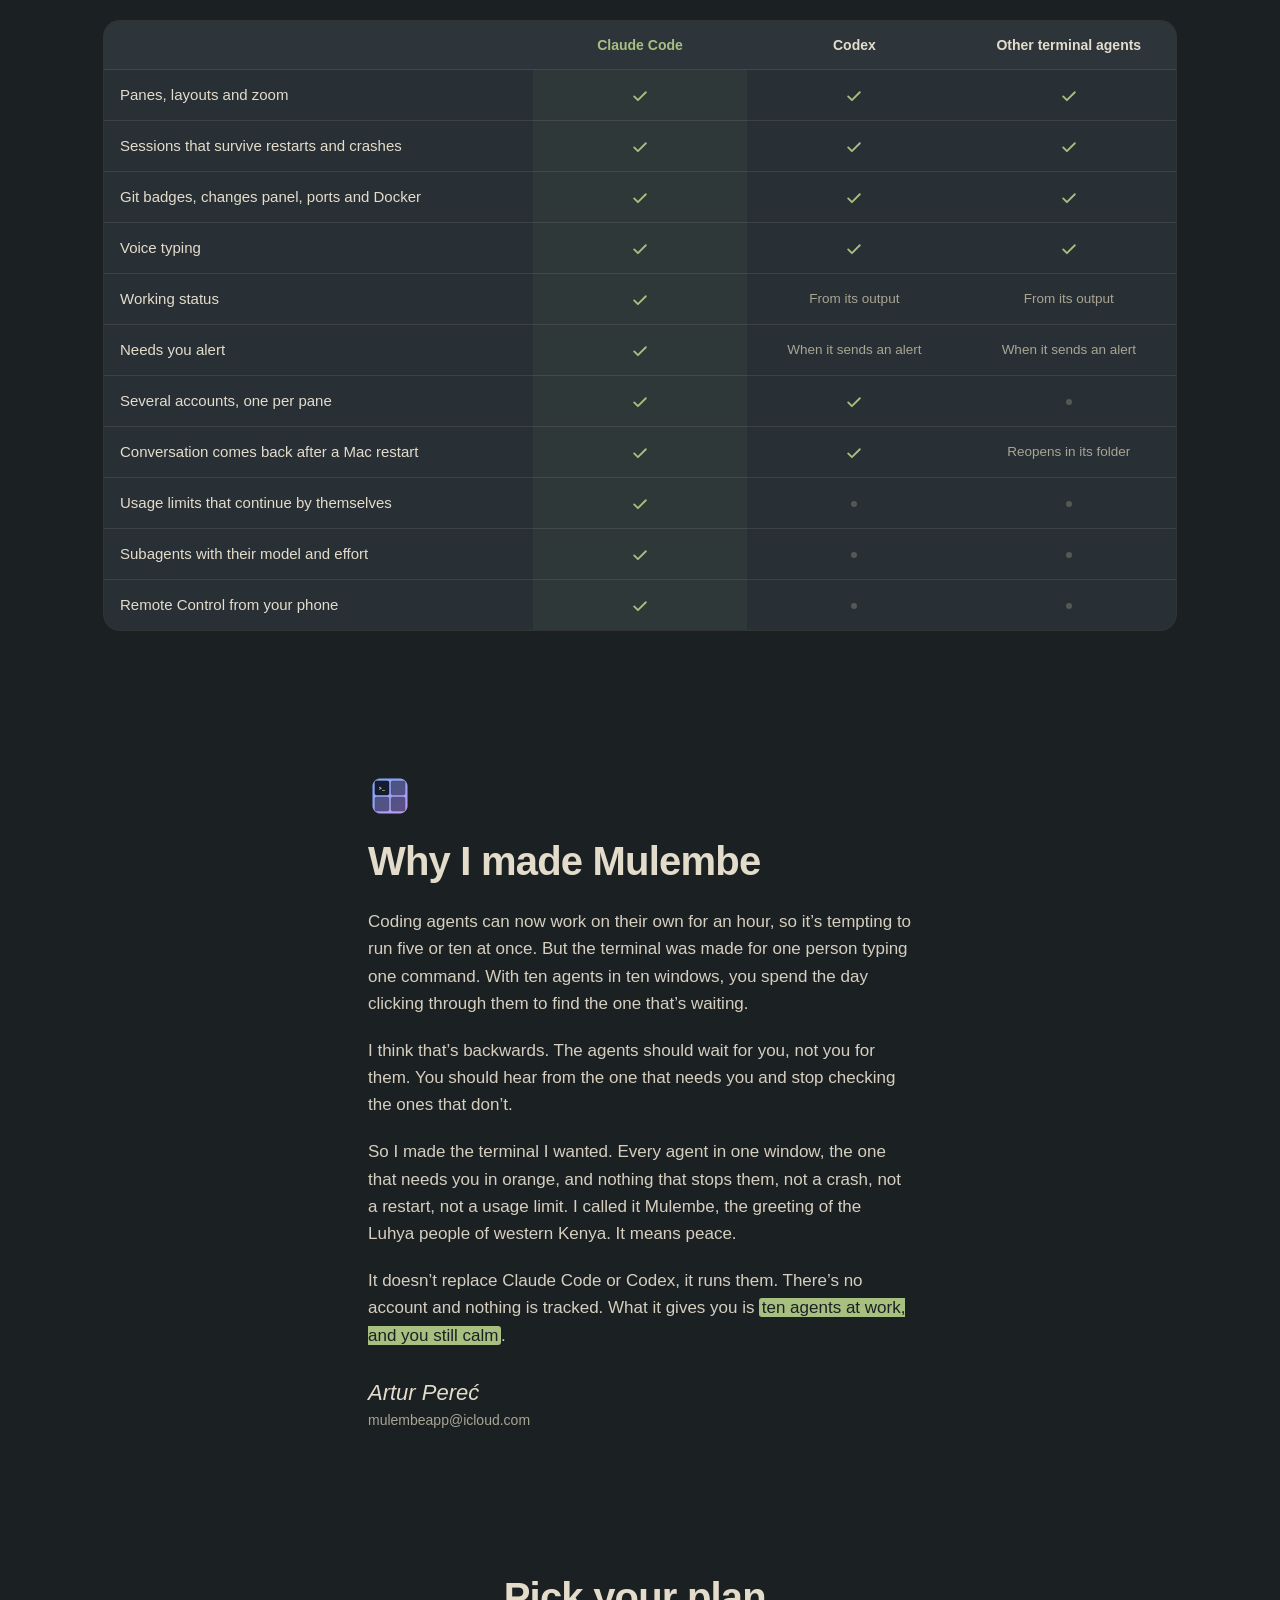
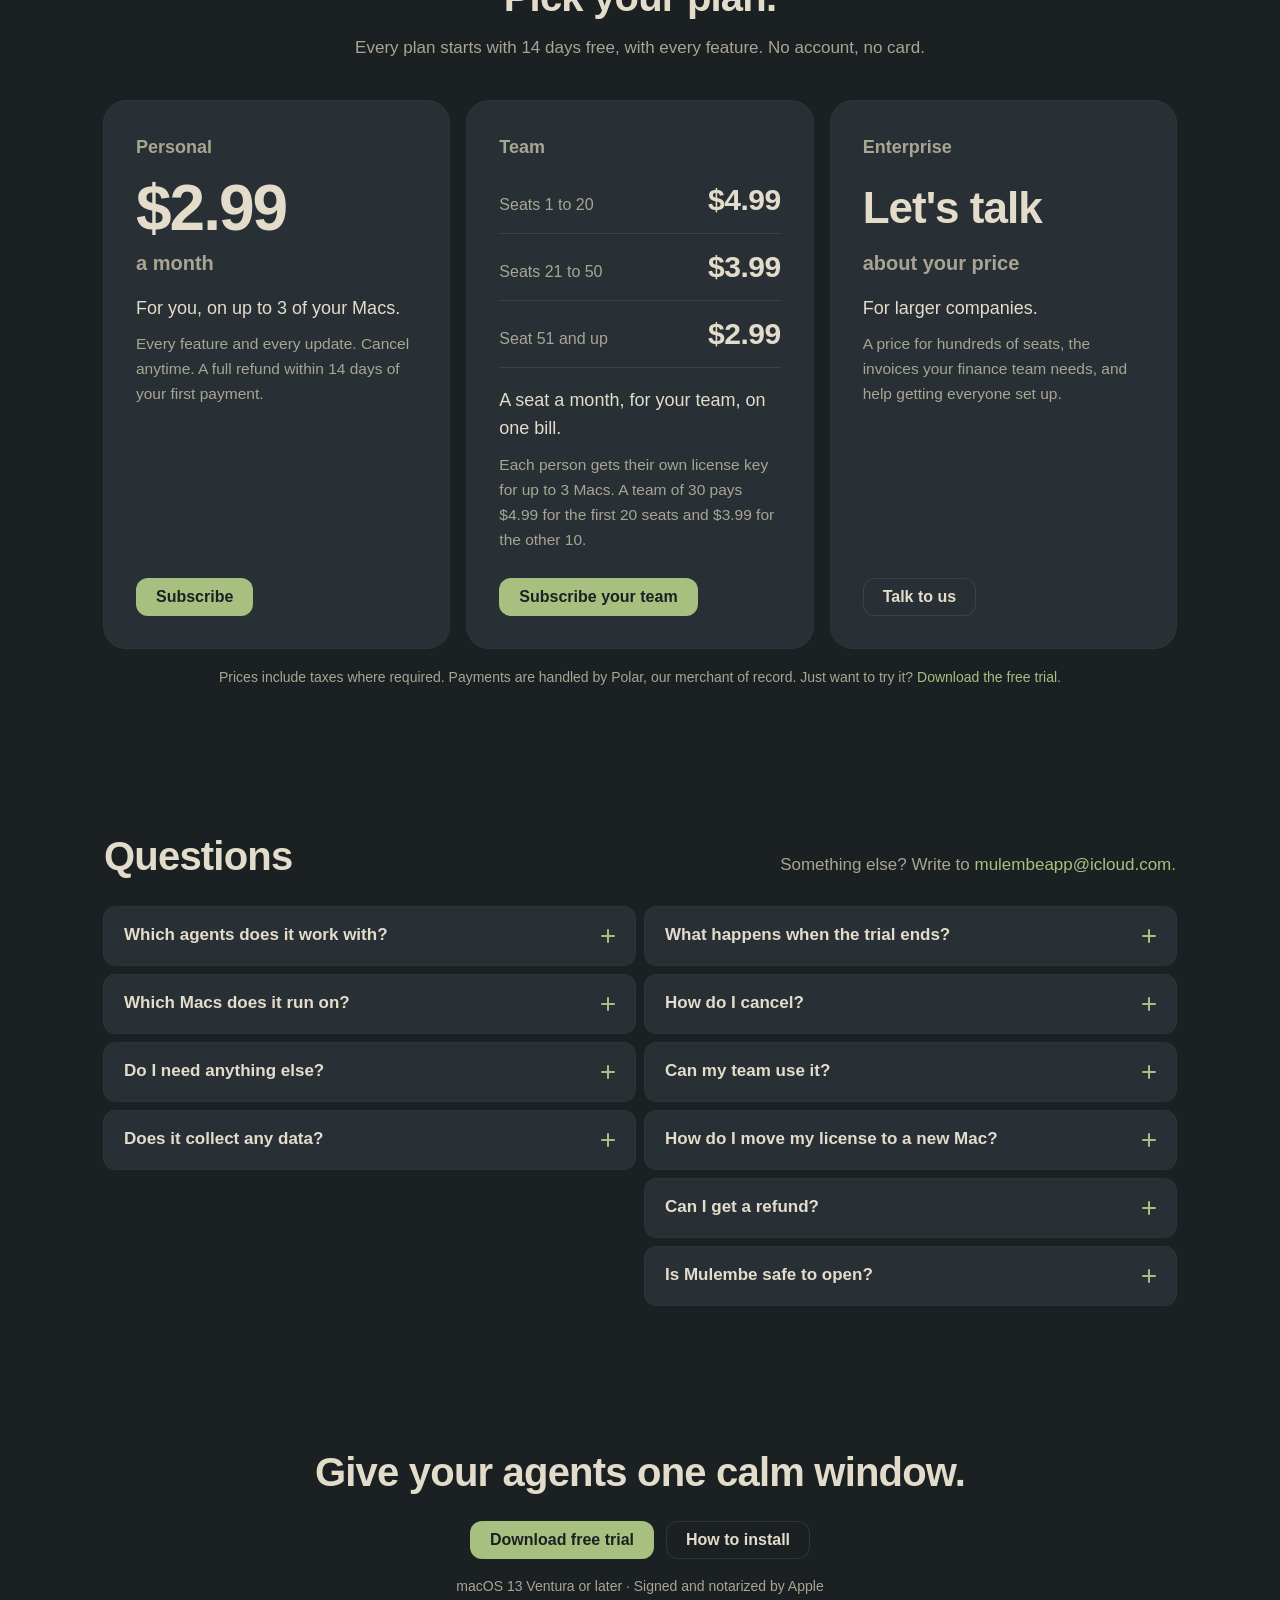
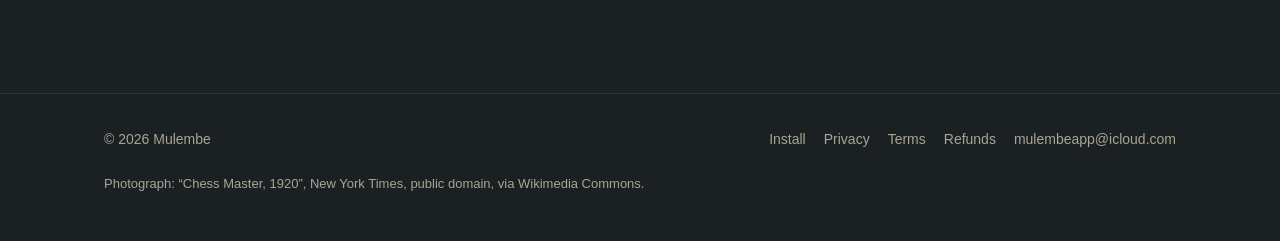
==== commit 46cdc650: "Team card: the three seat prices as a table (1 to 20, 21 to 50, 51 and up), with an example" ====
--- a/index.html
+++ b/index.html
@@ -355,9 +355,13 @@
         </div>
         <div class="plan">
           <h3>Team</h3>
-          <p class="amount">$4.99 <small>a seat a month</small></p>
-          <p class="for">For your team, on one bill.</p>
-          <p class="inc">$3.99 a seat from the 21st seat, and $2.99 from the 51st. Each person gets their own license key for up to 3 Macs.</p>
+          <ul class="tiers" aria-label="Price for each seat, every month">
+            <li><span>Seats 1 to 20</span><b>$4.99</b></li>
+            <li><span>Seats 21 to 50</span><b>$3.99</b></li>
+            <li><span>Seat 51 and up</span><b>$2.99</b></li>
+          </ul>
+          <p class="for">A seat a month, for your team, on one bill.</p>
+          <p class="inc">Each person gets their own license key for up to 3 Macs. A team of 30 pays $4.99 for the first 20 seats and $3.99 for the other 10.</p>
           <a class="button" href="https://buy.polar.sh/polar_cl_y8GOIpbQsggKqsuIQSVuuxRhFjFhiICpFkUSb2SRgUk">Subscribe your team</a>
         </div>
         <div class="plan">
--- a/style.css
+++ b/style.css
@@ -290,6 +290,10 @@
 .plan .amount.words { letter-spacing: -1px; }
 .plans.three .plan .amount.words { font-size: 44px; line-height: 64px; }
 .plans.three .plan .button { white-space: nowrap; }
+.plan .tiers { list-style: none; padding: 0; margin: 14px 0 18px; width: 100%; }
+.plan .tiers li { display: flex; justify-content: space-between; align-items: baseline; padding: 9px 0; border-bottom: 1px solid var(--line); font-size: 16px; color: var(--muted); }
+.plan .tiers li:first-child { padding-top: 0; }
+.plan .tiers b { font-size: 30px; font-weight: 700; letter-spacing: -.5px; color: var(--text, inherit); font-variant-numeric: tabular-nums; }
 @media (max-width: 980px) { .plans.three { grid-template-columns: 1fr; max-width: 520px; } }
 @media (max-width: 760px) { .plans { grid-template-columns: 1fr; } }
 
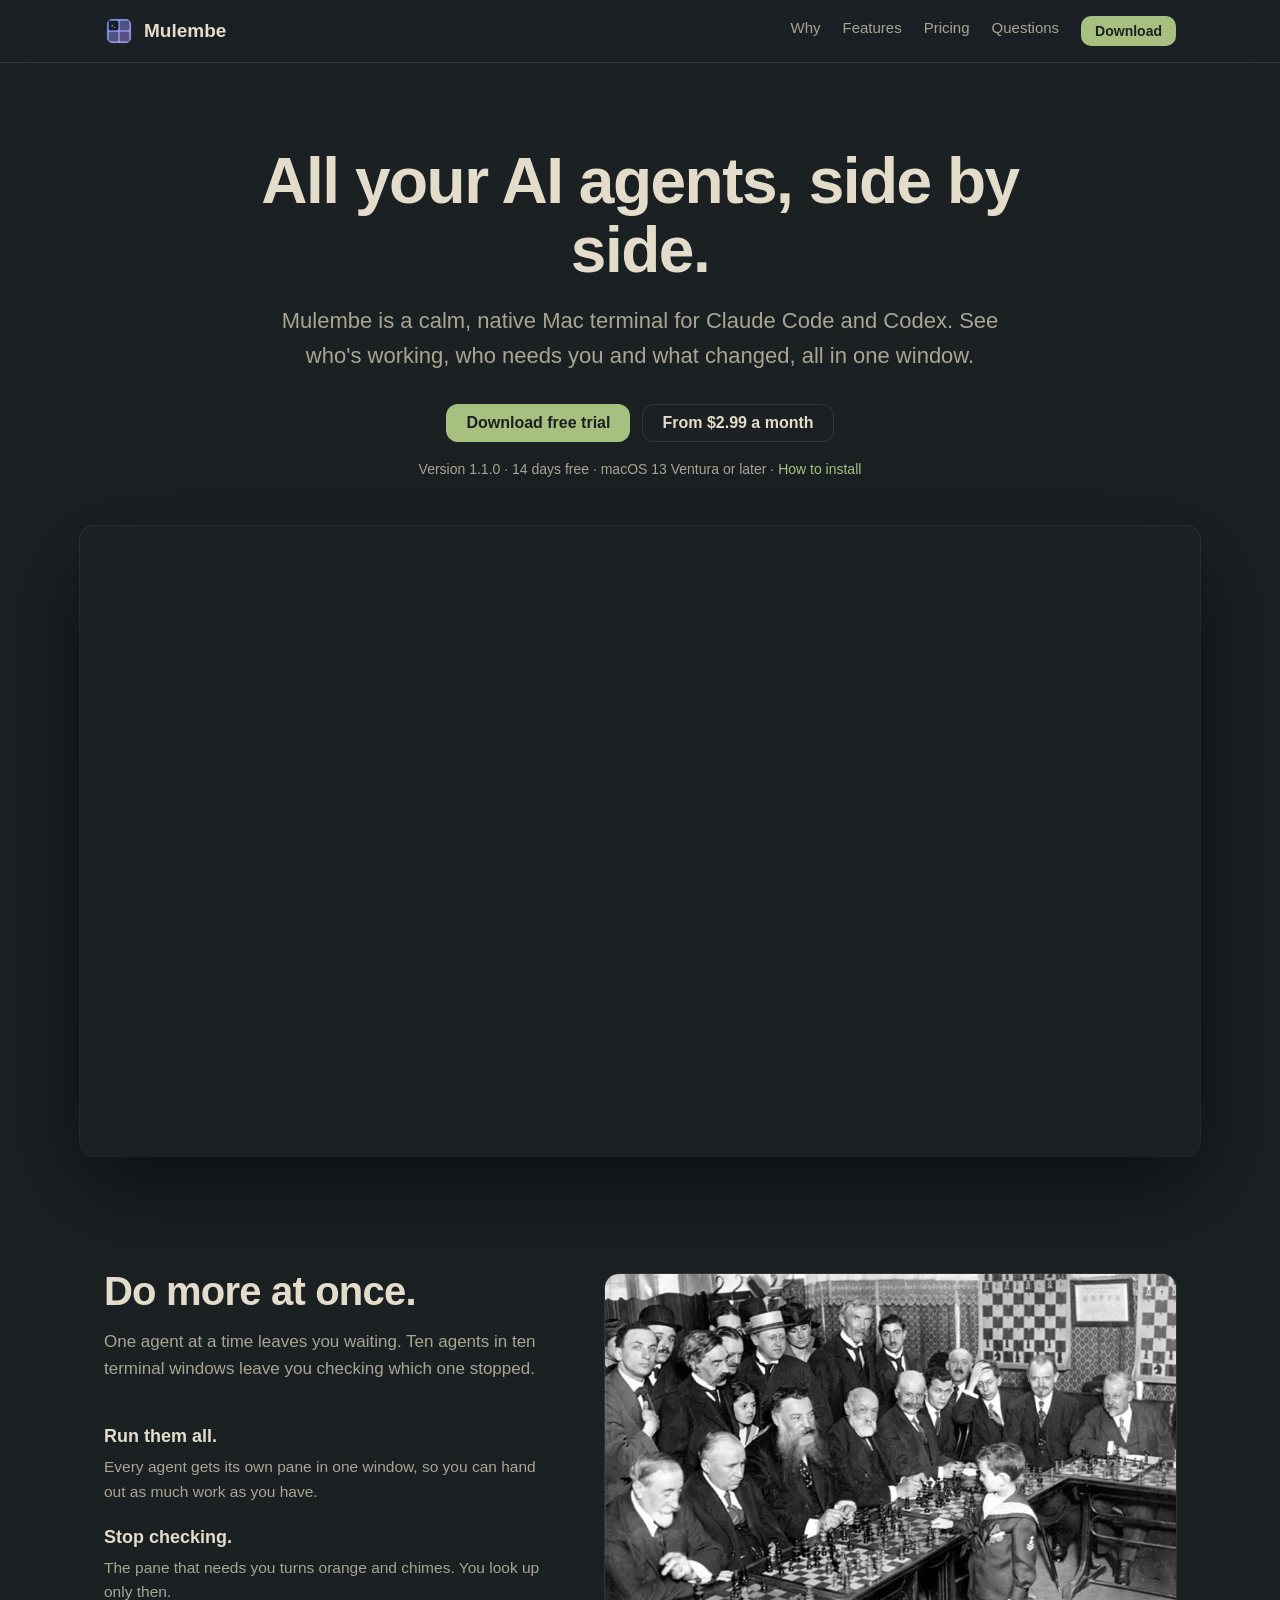
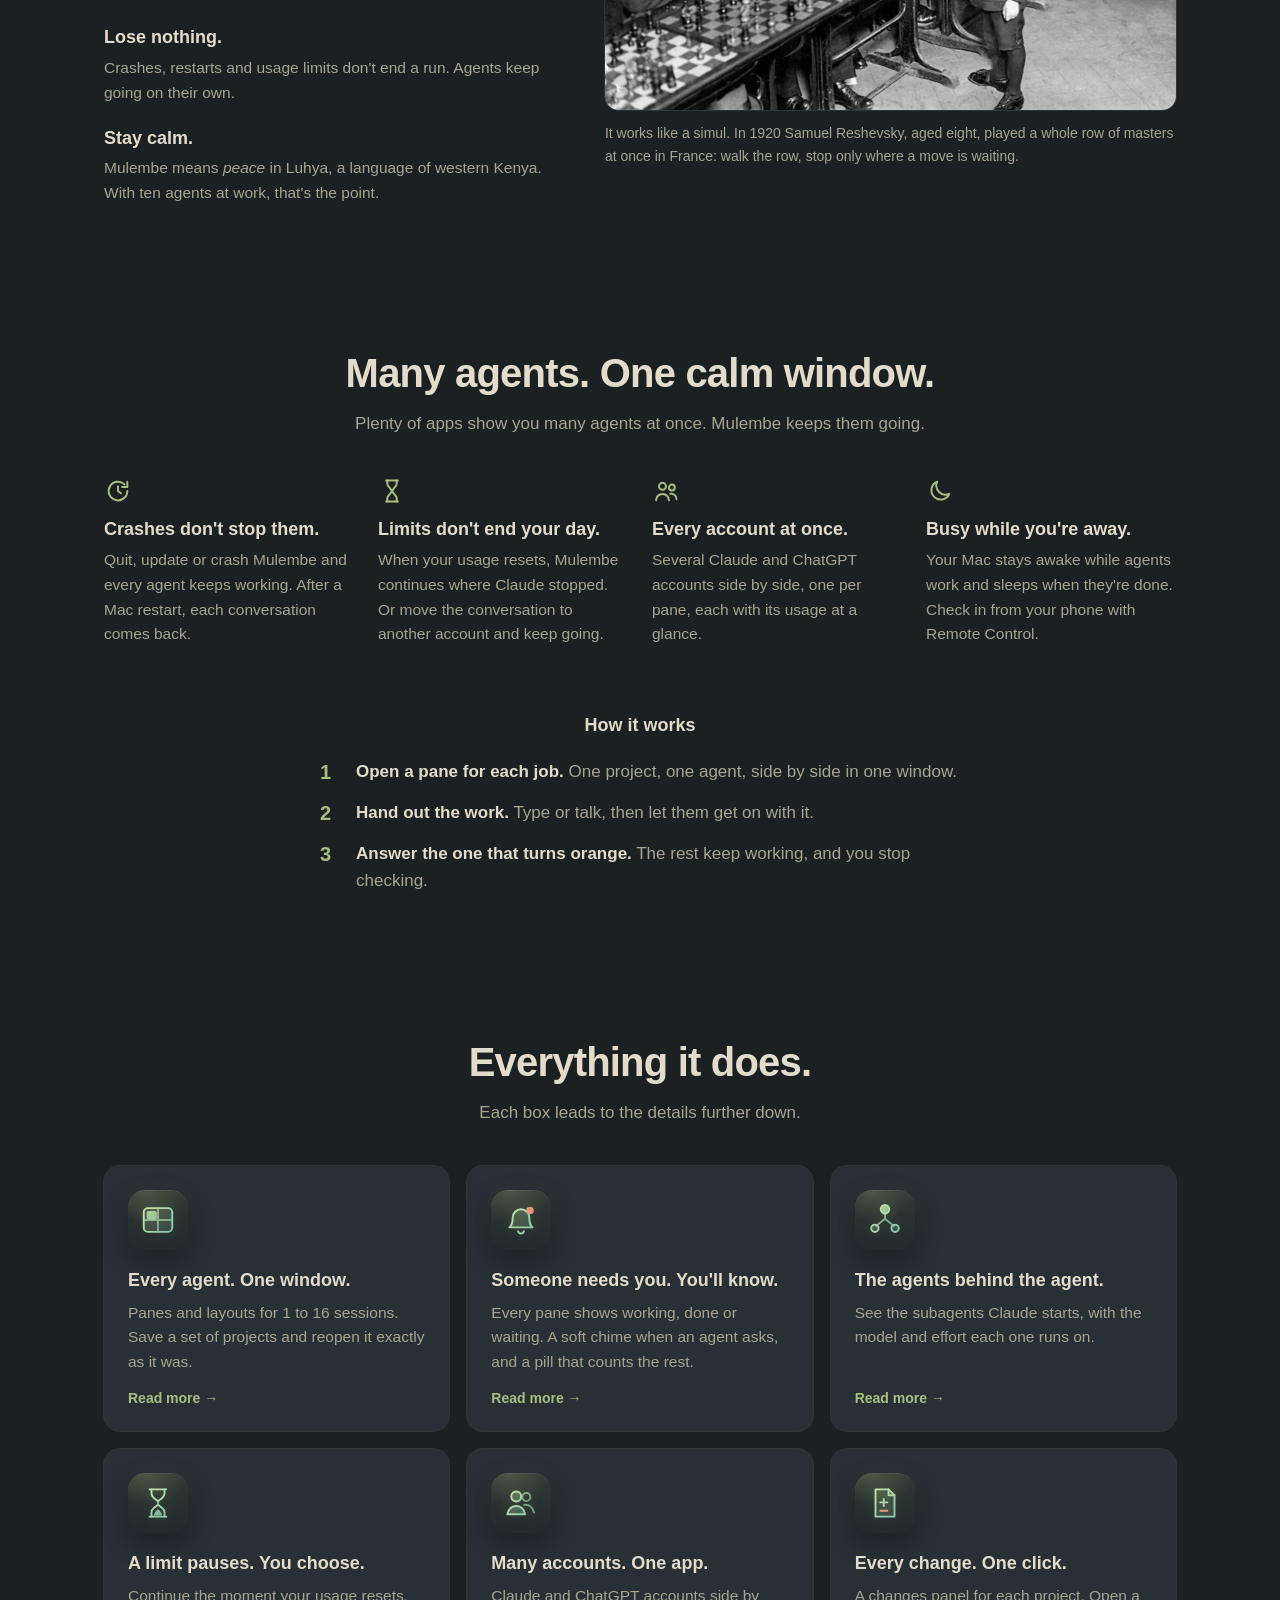
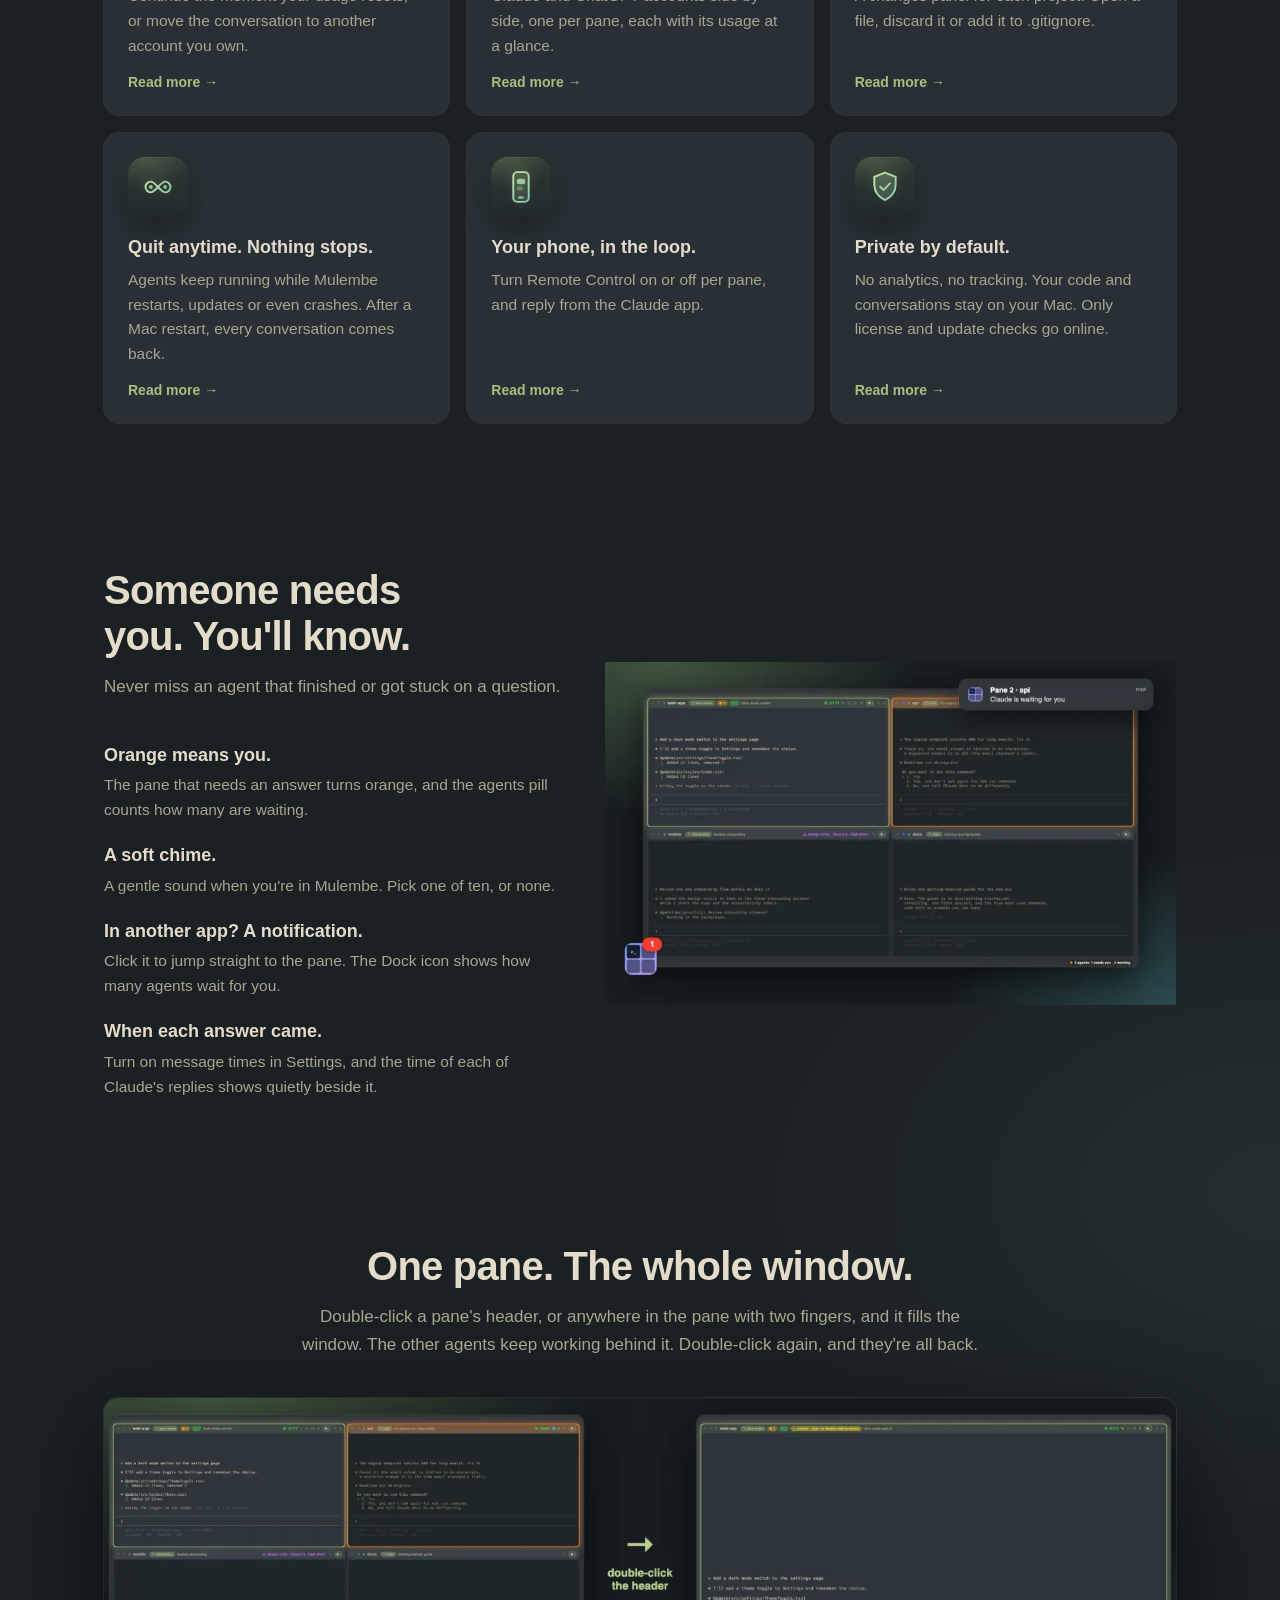
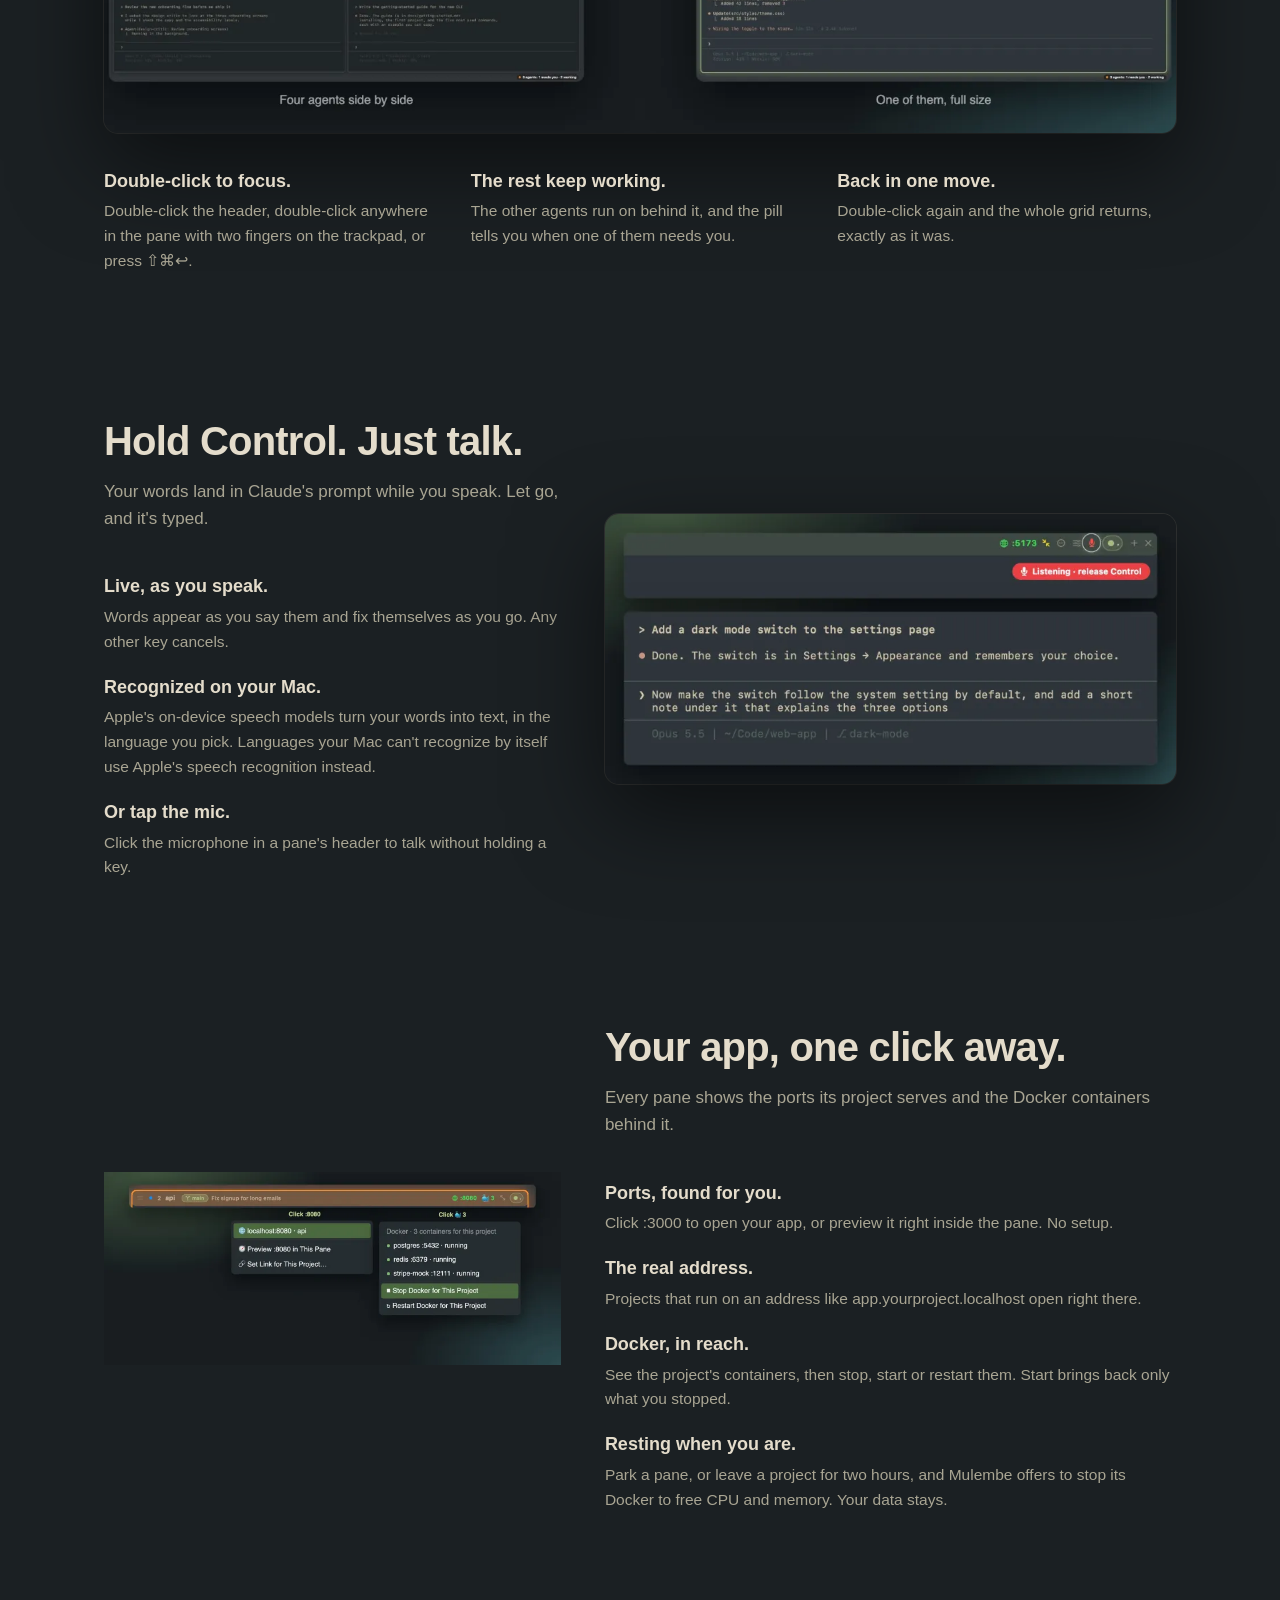
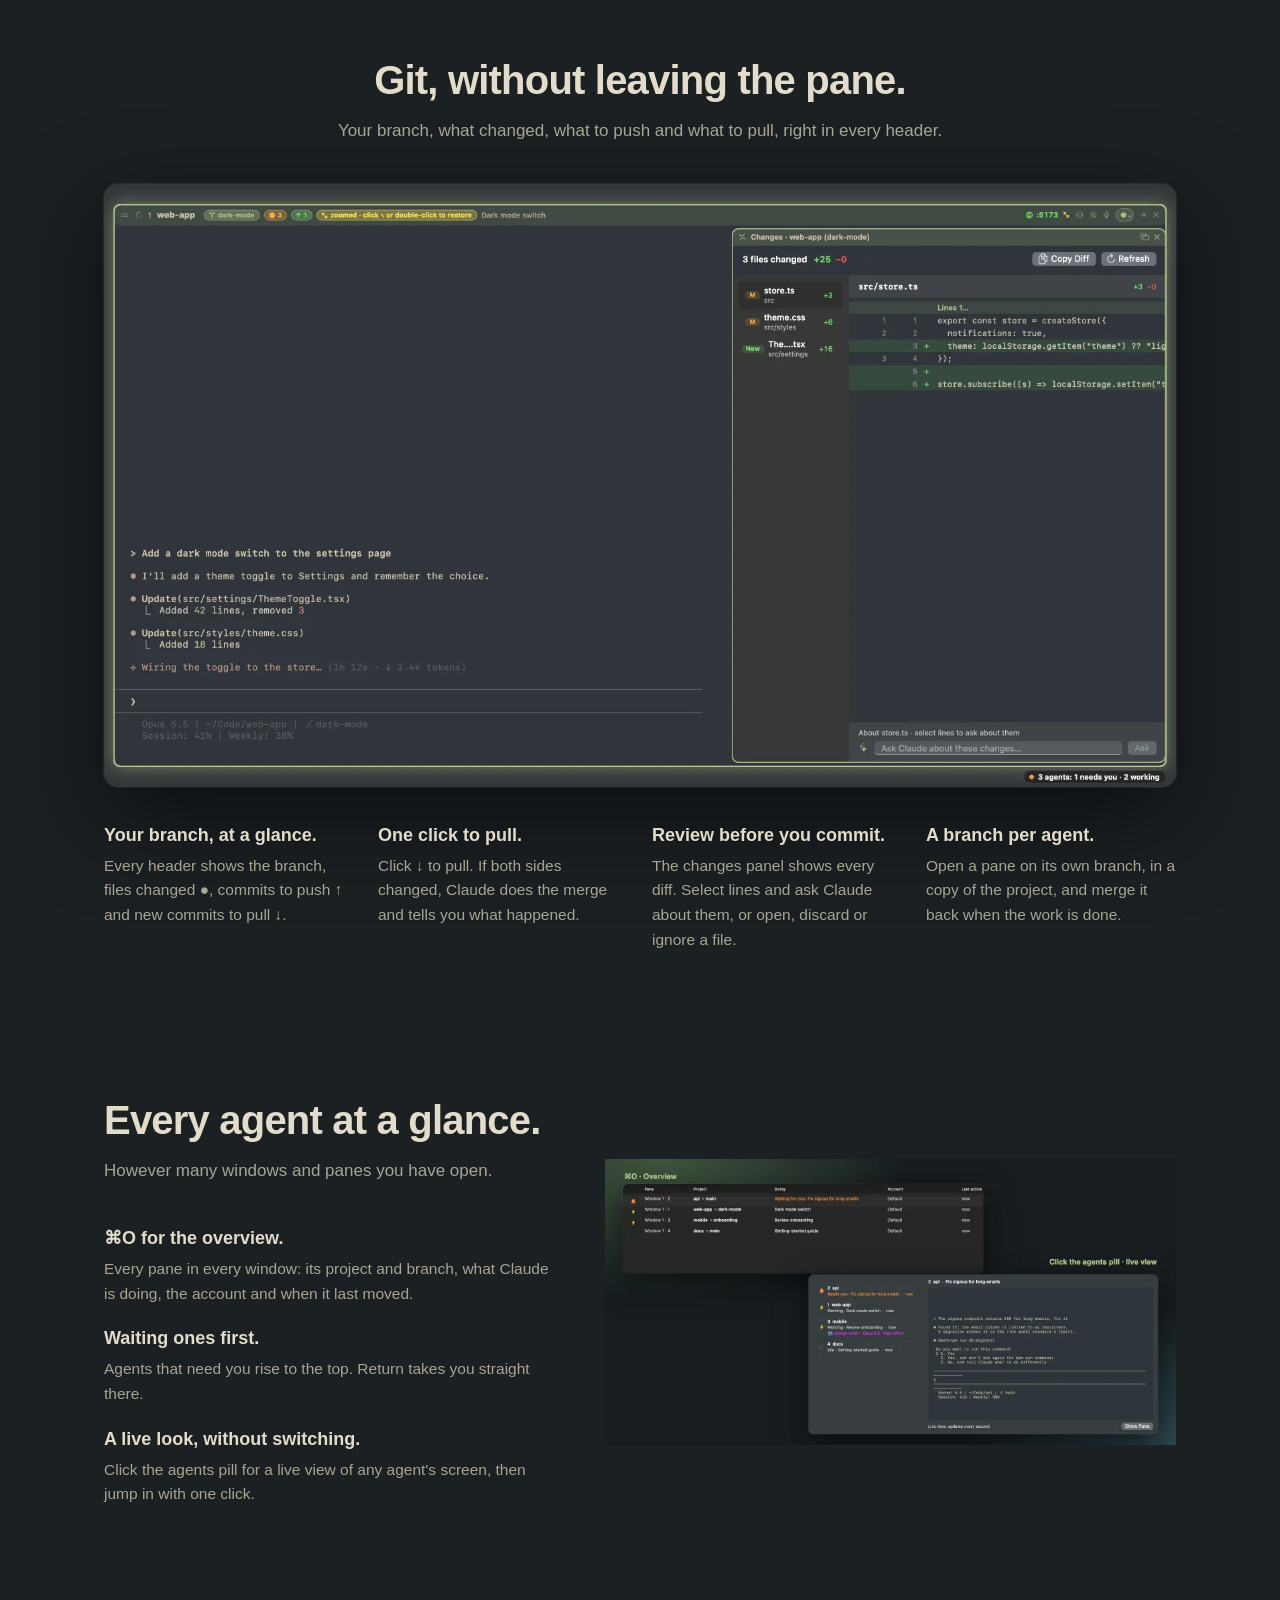
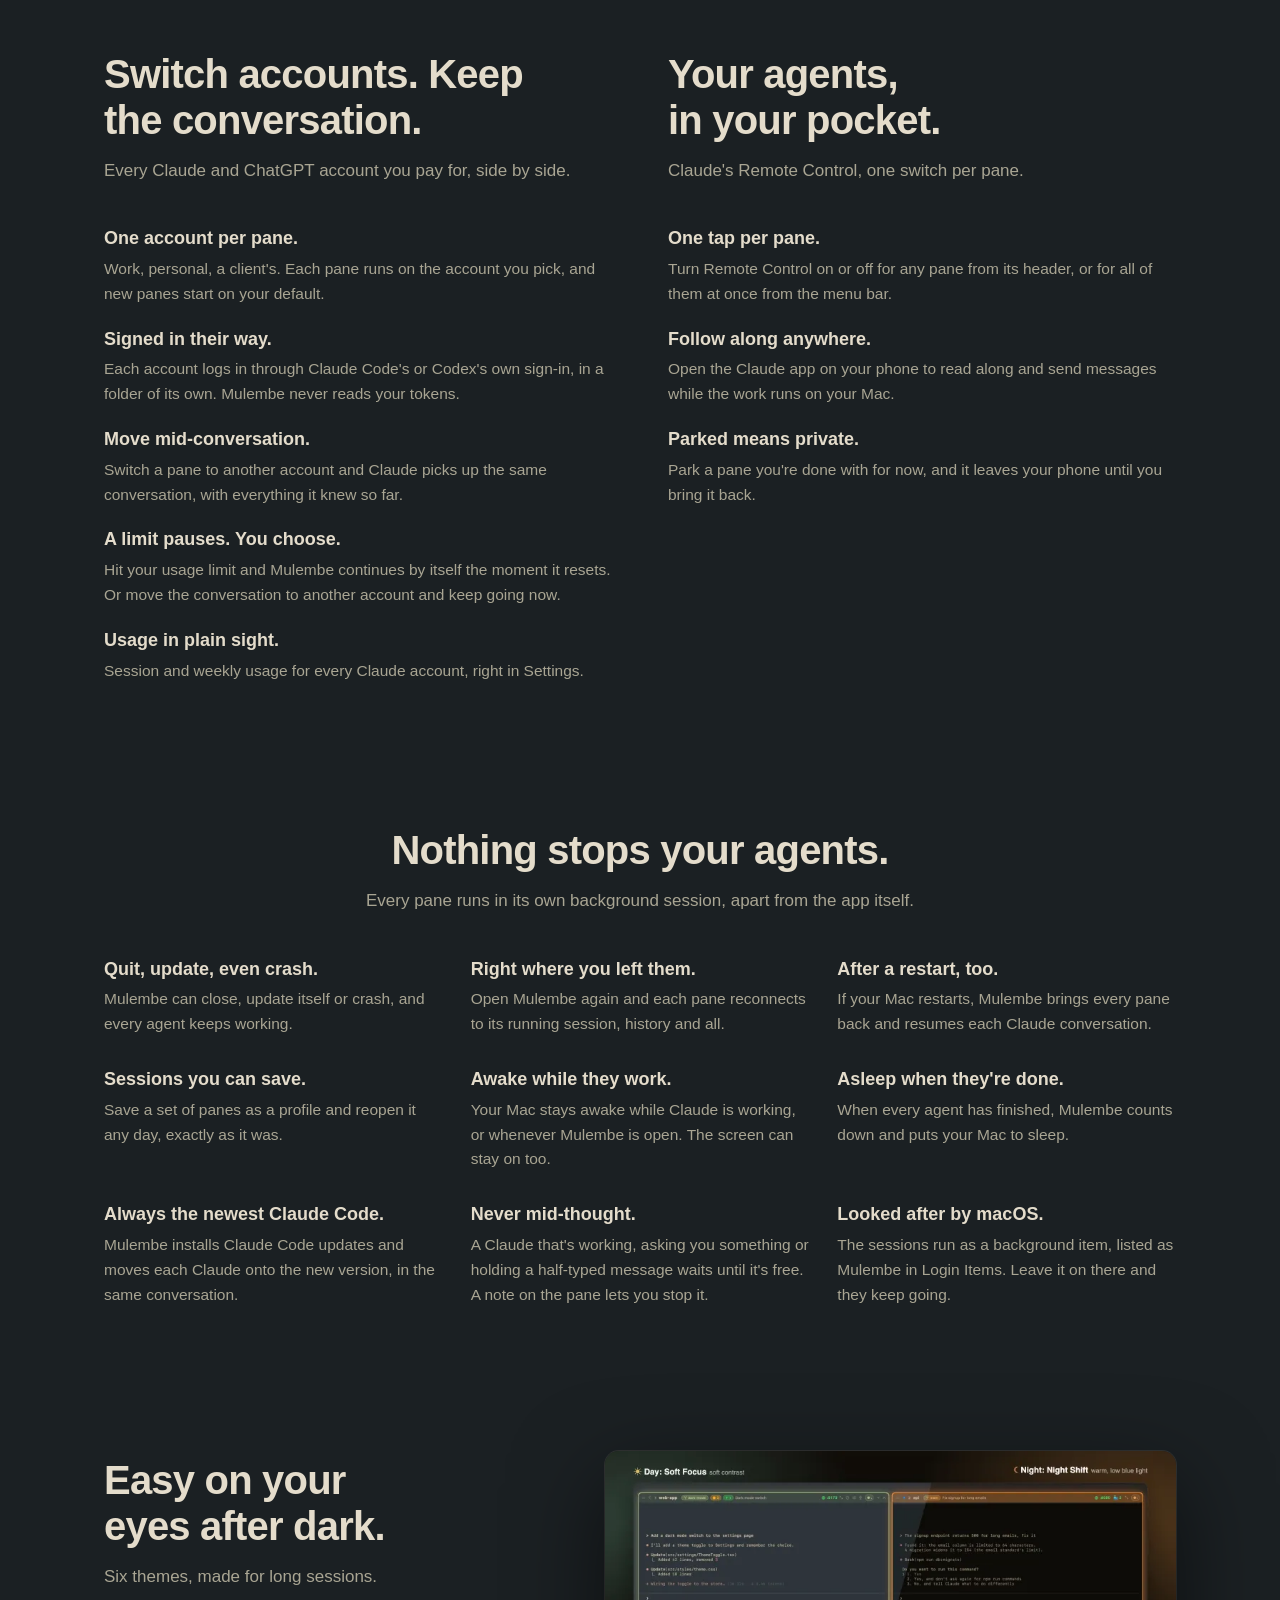
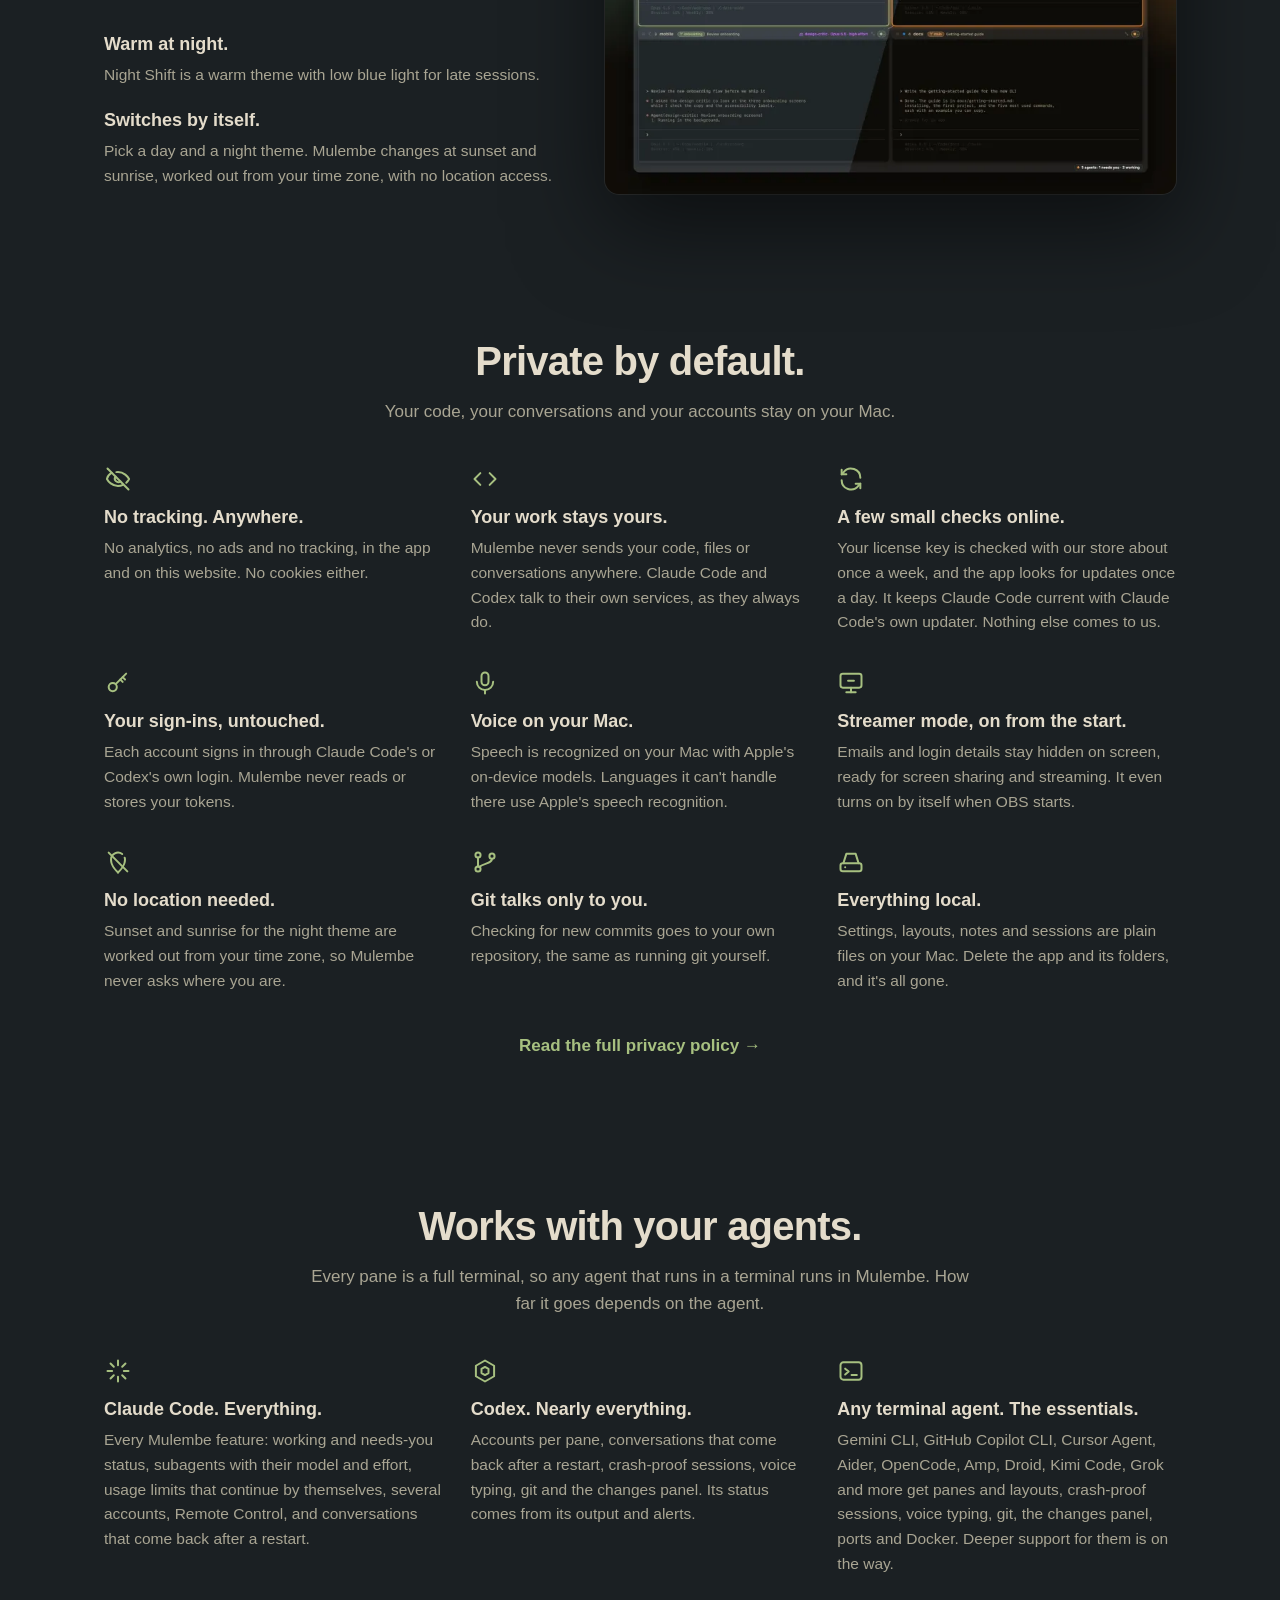
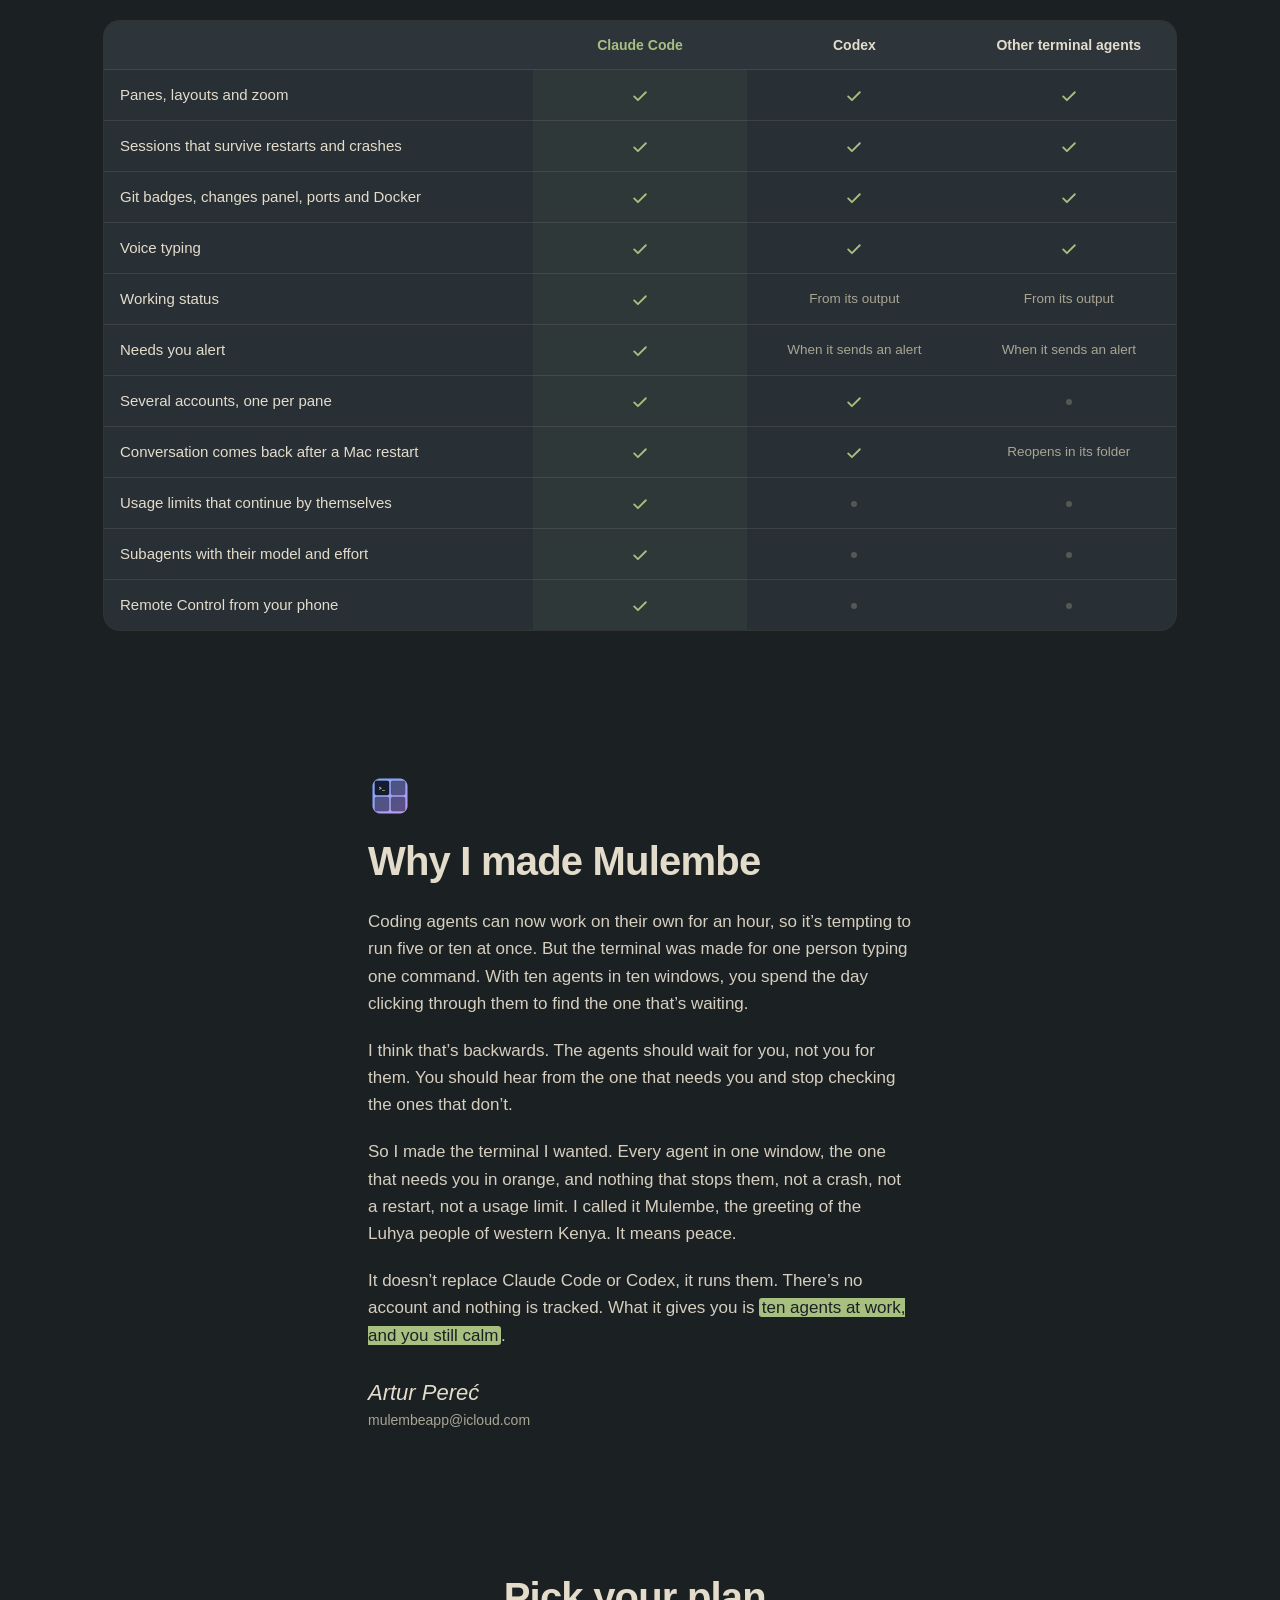
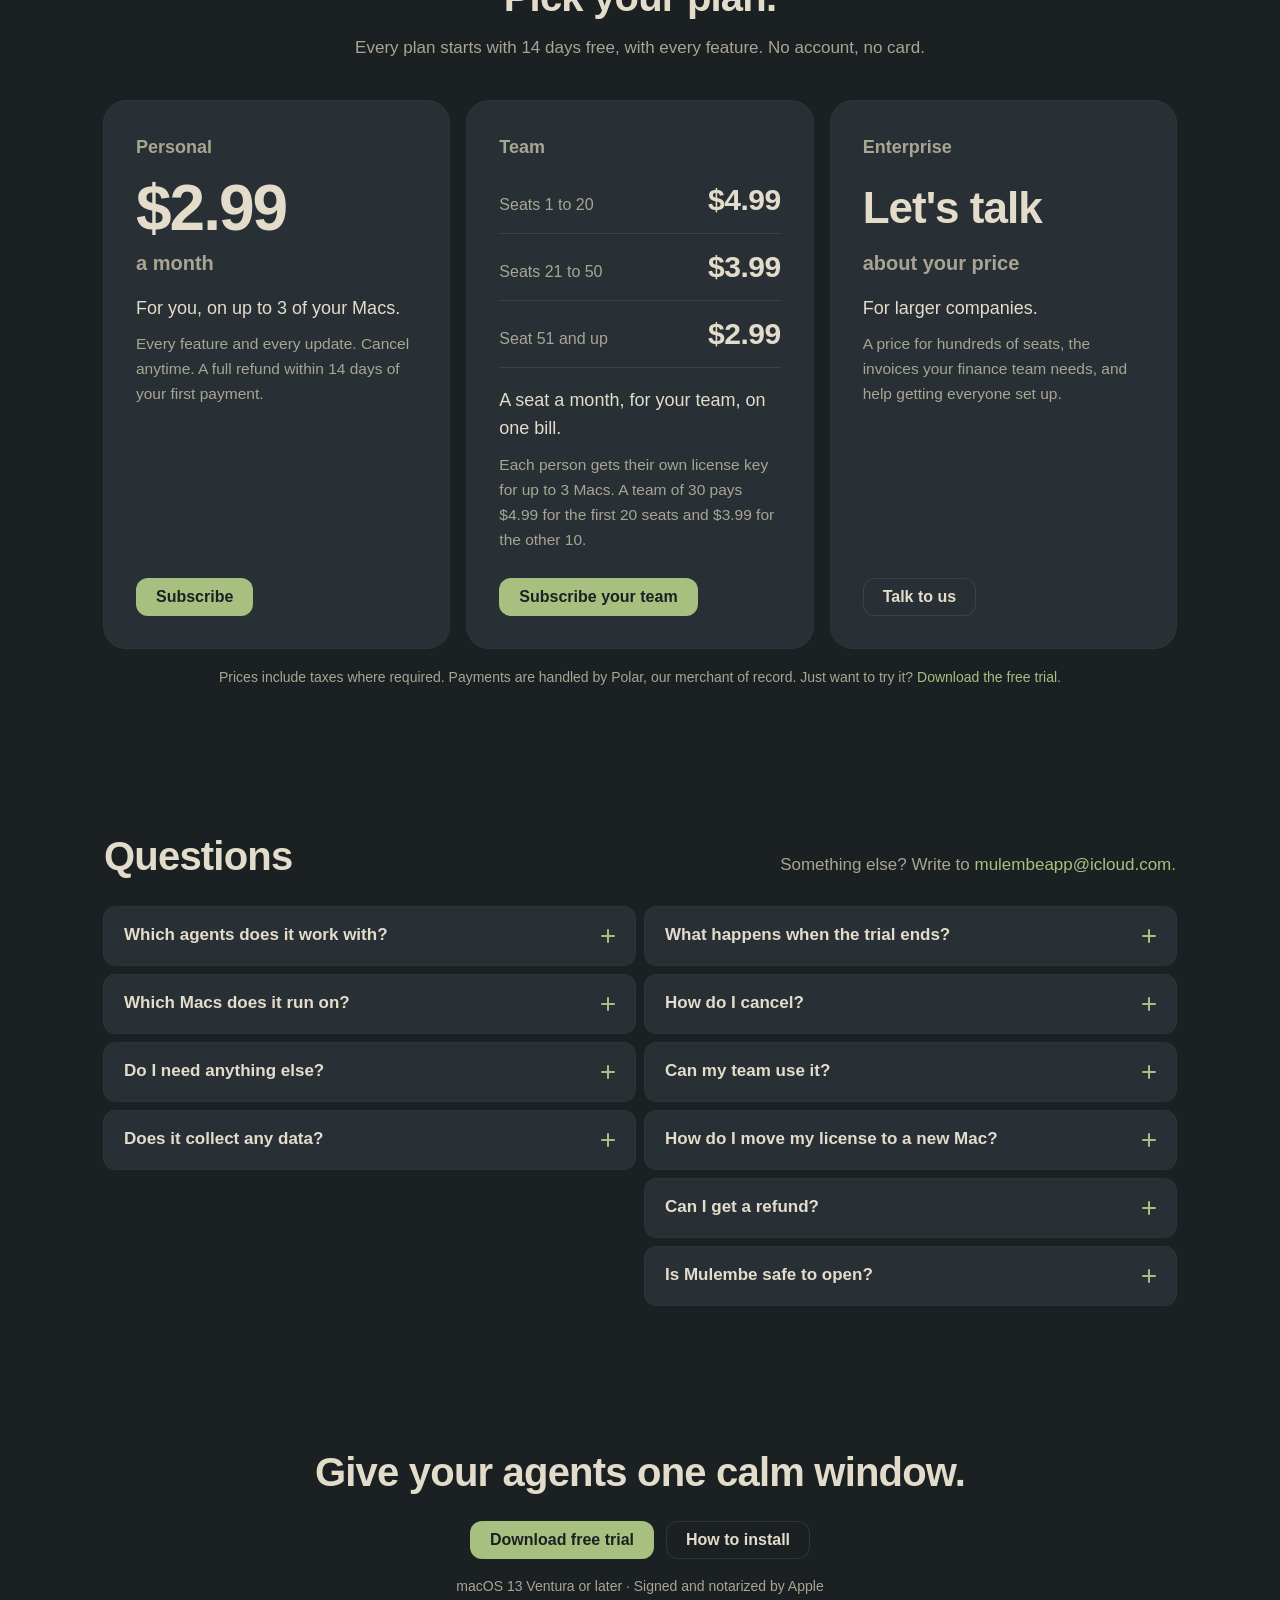
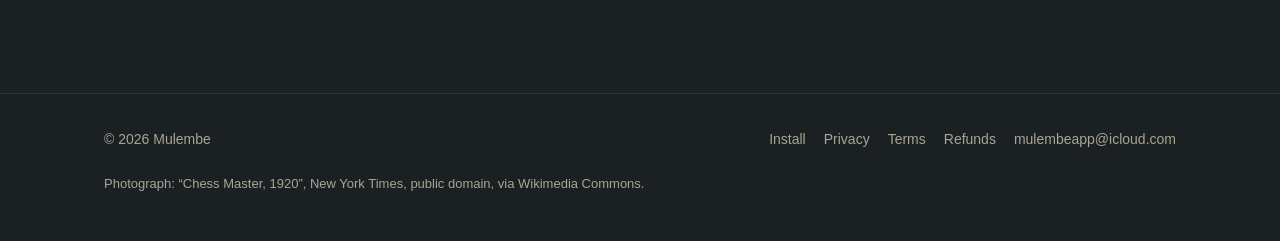
==== commit a97b9569: "Mulembe 1.1.0" ====
--- a/index.html
+++ b/index.html
@@ -28,7 +28,7 @@
   <link rel="stylesheet" href="style.css">
   <script type="application/ld+json">{"@context": "https://schema.org", "@type": "Organization", "@id": "https://mulembe-app.github.io/#organization", "name": "Mulembe", "url": "https://mulembe-app.github.io/", "logo": "https://mulembe-app.github.io/assets/icon.png", "sameAs": ["https://github.com/mulembe-app"]}</script>
   <script type="application/ld+json">{"@context": "https://schema.org", "@type": "WebSite", "name": "Mulembe", "url": "https://mulembe-app.github.io/", "publisher": {"@id": "https://mulembe-app.github.io/#organization"}}</script>
-  <script type="application/ld+json">{"@context": "https://schema.org", "@type": "SoftwareApplication", "name": "Mulembe", "operatingSystem": "macOS 13 or later", "applicationCategory": "DeveloperApplication", "description": "Mulembe is a calm, native Mac terminal for running AI coding agents like Claude Code and Codex side by side: see who's working and who needs you, keep going through usage limits, talk instead of typing, and review changes. 14-day free trial.", "url": "https://mulembe-app.github.io/", "downloadUrl": "https://mulembe-app.github.io/download/Mulembe.dmg", "image": "https://mulembe-app.github.io/assets/og-preview.jpg?v=2", "screenshot": "https://mulembe-app.github.io/assets/app.jpg", "publisher": {"@id": "https://mulembe-app.github.io/#organization"}, "softwareVersion": "1.0.5", "offers": [{"@type": "Offer", "name": "Personal", "price": "2.99", "priceCurrency": "USD", "priceSpecification": {"@type": "UnitPriceSpecification", "price": "2.99", "priceCurrency": "USD", "billingDuration": "P1M", "unitCode": "MON"}, "url": "https://buy.polar.sh/polar_cl_j1NSCHEmMLJIsqXhncHn5I5Put7iufAb4Y8u10t20gW"}, {"@type": "Offer", "name": "Team", "price": "4.99", "priceCurrency": "USD", "priceSpecification": {"@type": "UnitPriceSpecification", "price": "4.99", "priceCurrency": "USD", "billingDuration": "P1M", "unitCode": "MON", "unitText": "per seat"}, "url": "https://buy.polar.sh/polar_cl_y8GOIpbQsggKqsuIQSVuuxRhFjFhiICpFkUSb2SRgUk", "description": "$4.99 a seat a month, $3.99 from the 21st seat, $2.99 from the 51st"}]}</script>
+  <script type="application/ld+json">{"@context": "https://schema.org", "@type": "SoftwareApplication", "name": "Mulembe", "operatingSystem": "macOS 13 or later", "applicationCategory": "DeveloperApplication", "description": "Mulembe is a calm, native Mac terminal for running AI coding agents like Claude Code and Codex side by side: see who's working and who needs you, keep going through usage limits, talk instead of typing, and review changes. 14-day free trial.", "url": "https://mulembe-app.github.io/", "downloadUrl": "https://mulembe-app.github.io/download/Mulembe.dmg", "image": "https://mulembe-app.github.io/assets/og-preview.jpg?v=2", "screenshot": "https://mulembe-app.github.io/assets/app.jpg", "publisher": {"@id": "https://mulembe-app.github.io/#organization"}, "softwareVersion": "1.1.0", "offers": [{"@type": "Offer", "name": "Personal", "price": "2.99", "priceCurrency": "USD", "priceSpecification": {"@type": "UnitPriceSpecification", "price": "2.99", "priceCurrency": "USD", "billingDuration": "P1M", "unitCode": "MON"}, "url": "https://buy.polar.sh/polar_cl_j1NSCHEmMLJIsqXhncHn5I5Put7iufAb4Y8u10t20gW"}, {"@type": "Offer", "name": "Team", "price": "4.99", "priceCurrency": "USD", "priceSpecification": {"@type": "UnitPriceSpecification", "price": "4.99", "priceCurrency": "USD", "billingDuration": "P1M", "unitCode": "MON", "unitText": "per seat"}, "url": "https://buy.polar.sh/polar_cl_y8GOIpbQsggKqsuIQSVuuxRhFjFhiICpFkUSb2SRgUk", "description": "$4.99 a seat a month, $3.99 from the 21st seat, $2.99 from the 51st"}]}</script>
   <script type="application/ld+json">{"@context": "https://schema.org", "@type": "FAQPage", "mainEntity": [{"@type": "Question", "name": "Which agents does it work with?", "acceptedAnswer": {"@type": "Answer", "text": "Every Mulembe feature works with Claude Code, and Codex gets nearly all of them. Any other agent that runs in a terminal runs too, like Gemini CLI, GitHub Copilot CLI, Cursor Agent, Aider or OpenCode, with the essentials: panes, crash-proof sessions, voice typing, git and the changes panel. See Works with your agents."}}, {"@type": "Question", "name": "Which Macs does it run on?", "acceptedAnswer": {"@type": "Answer", "text": "Any Mac with macOS 13 Ventura or later."}}, {"@type": "Question", "name": "Do I need anything else?", "acceptedAnswer": {"@type": "Answer", "text": "Just Claude Code (or Codex). Everything Mulembe needs is built in, including tmux, which keeps your agents running while Mulembe restarts or updates."}}, {"@type": "Question", "name": "Does it collect any data?", "acceptedAnswer": {"@type": "Answer", "text": "No. Mulembe has no analytics or tracking. It goes online only to check your license key, to look for updates, and to keep Claude Code current with Claude Code's own updater. On macOS 26 voice input is recognized on your Mac. On macOS 13 to 15, and for languages your Mac can't handle itself, Apple's speech recognition service does the work. See the privacy policy."}}, {"@type": "Question", "name": "What happens when the trial ends?", "acceptedAnswer": {"@type": "Answer", "text": "Mulembe asks you to subscribe, or to enter your license key, before you can keep working in it. Your sessions keep running in the background, so everything is right where you left it once you activate."}}, {"@type": "Question", "name": "How do I cancel?", "acceptedAnswer": {"@type": "Answer", "text": "Anytime, in the Polar customer portal linked in your receipt. Mulembe keeps working until the end of the month you paid for, and you aren't charged again."}}, {"@type": "Question", "name": "Can my team use it?", "acceptedAnswer": {"@type": "Answer", "text": "Yes. Team is $4.99 a seat a month, $3.99 from the 21st seat and $2.99 from the 51st, all on one bill, and each person gets their own license key. For a larger company, write to us."}}, {"@type": "Question", "name": "How do I move my license to a new Mac?", "acceptedAnswer": {"@type": "Answer", "text": "Open Mulembe → License on the old Mac and click Deactivate This Mac. You can also manage your Macs in the Polar customer portal linked in your receipt."}}, {"@type": "Question", "name": "Can I get a refund?", "acceptedAnswer": {"@type": "Answer", "text": "Yes. Email us within 14 days of your first payment for a full refund. See the refund policy."}}, {"@type": "Question", "name": "Is Mulembe safe to open?", "acceptedAnswer": {"@type": "Answer", "text": "Yes. It's signed with an Apple Developer ID and notarized by Apple, which checks it for malware, so macOS opens it like any other app you download. The install steps take a minute."}}]}</script>
 </head>
 <body>
@@ -63,7 +63,7 @@
       <a class="button" href="download/Mulembe.dmg">Download free trial</a>
       <a class="button ghost" href="#pricing">From $2.99 a month</a>
     </div>
-    <div class="meta">Version 1.0.5 · 14 days free · macOS 13 Ventura or later · <a href="install.html">How to install</a></div>
+    <div class="meta">Version 1.1.0 · 14 days free · macOS 13 Ventura or later · <a href="install.html">How to install</a></div>
     <div class="shot"><picture><source type="image/webp" srcset="assets/app-800.webp 800w, assets/app-1600.webp 1600w, assets/app-2400.webp 2400w" sizes="(max-width: 1168px) calc(100vw - 48px), 1120px"><img src="assets/app.jpg" width="1600" height="900" alt="Mulembe with four Claude Code sessions side by side: one working, one asking a question, one running a design-critic agent, one finished, with their ports and Docker containers in the headers." fetchpriority="high" decoding="async"></picture></div>
   </div>
 
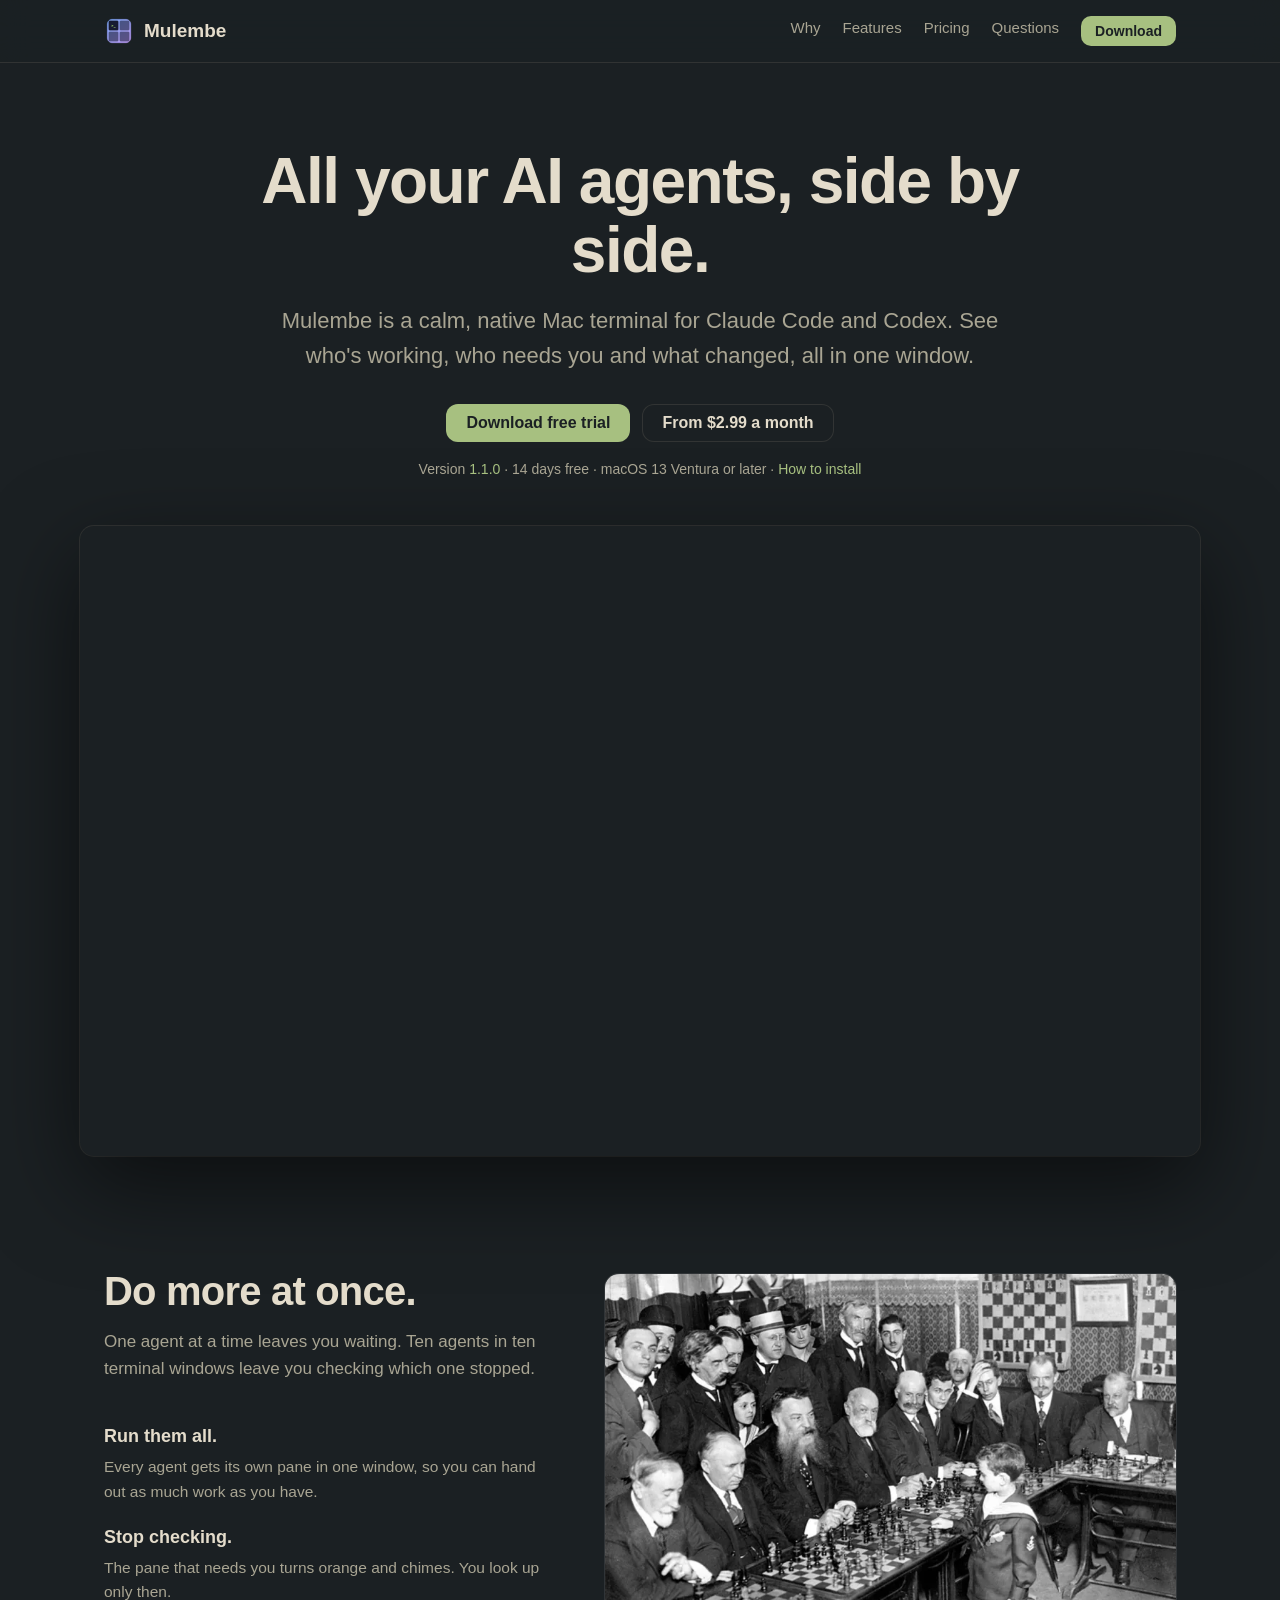
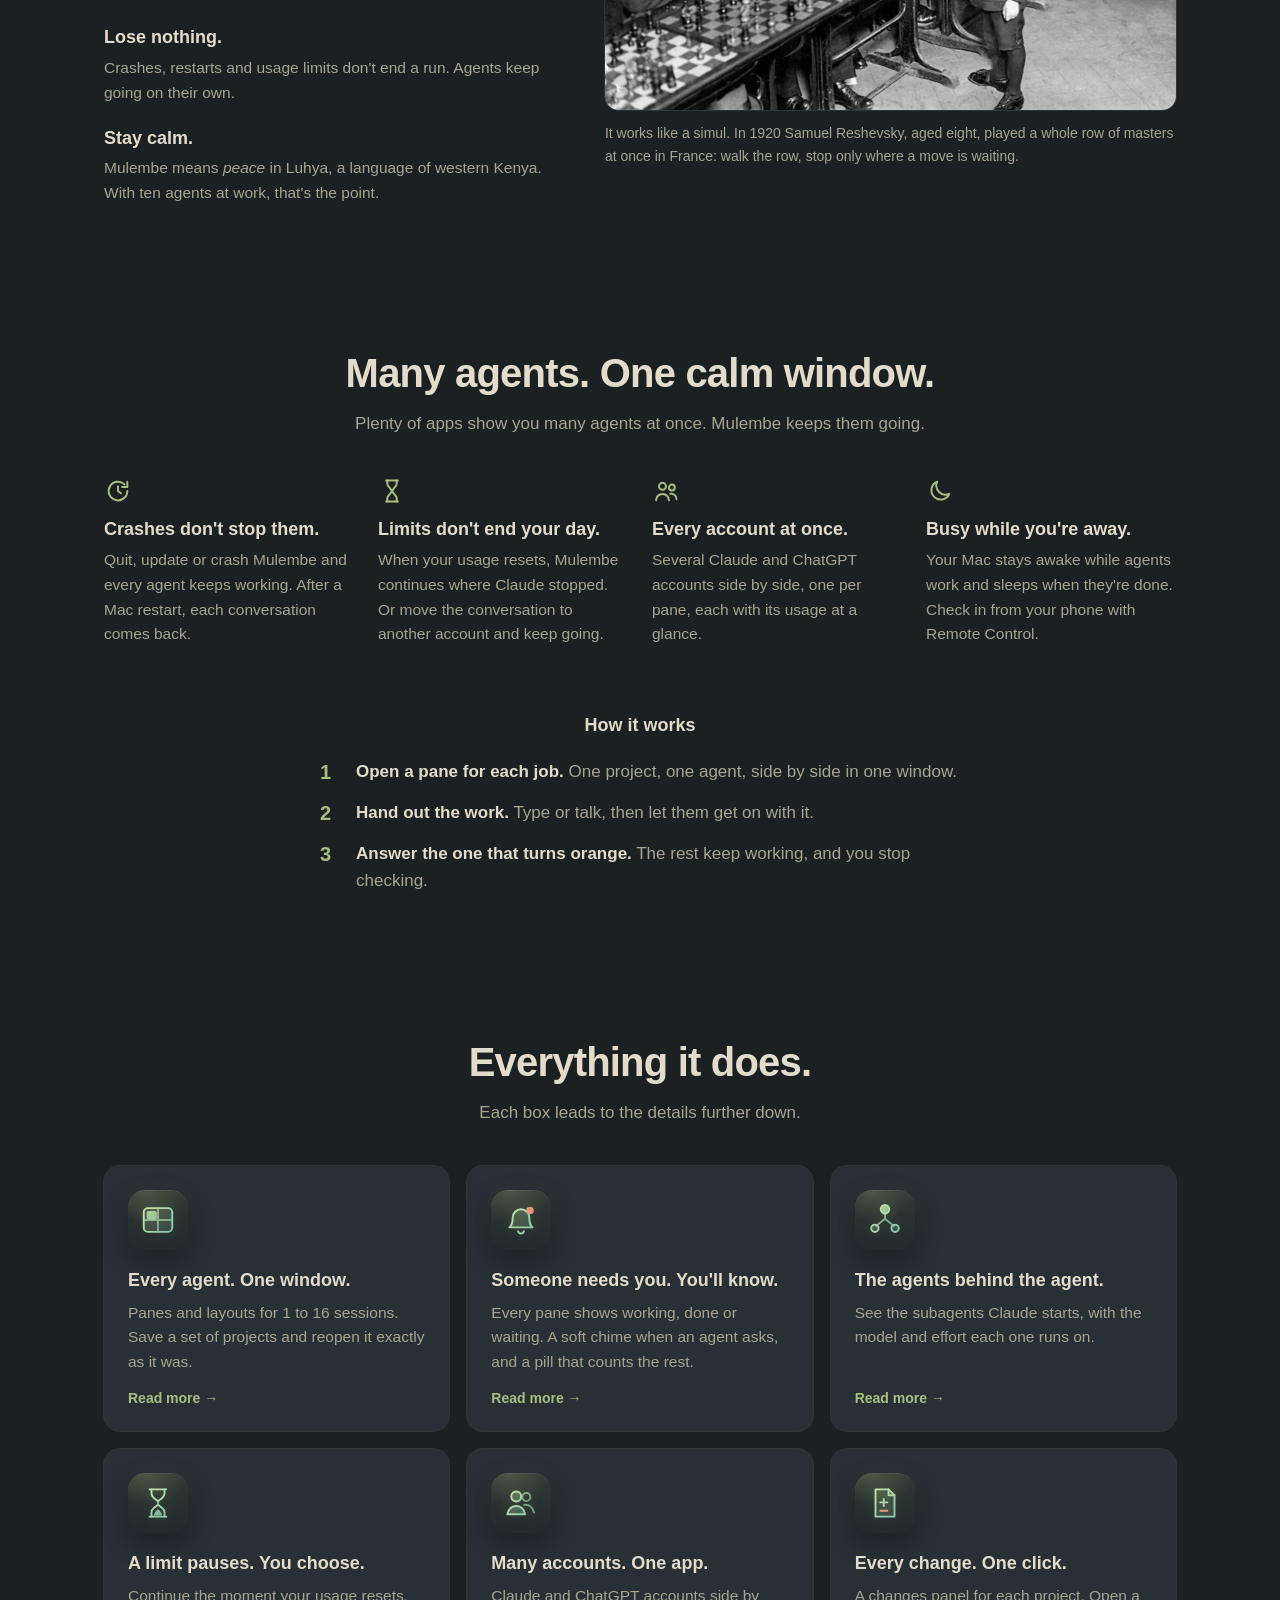
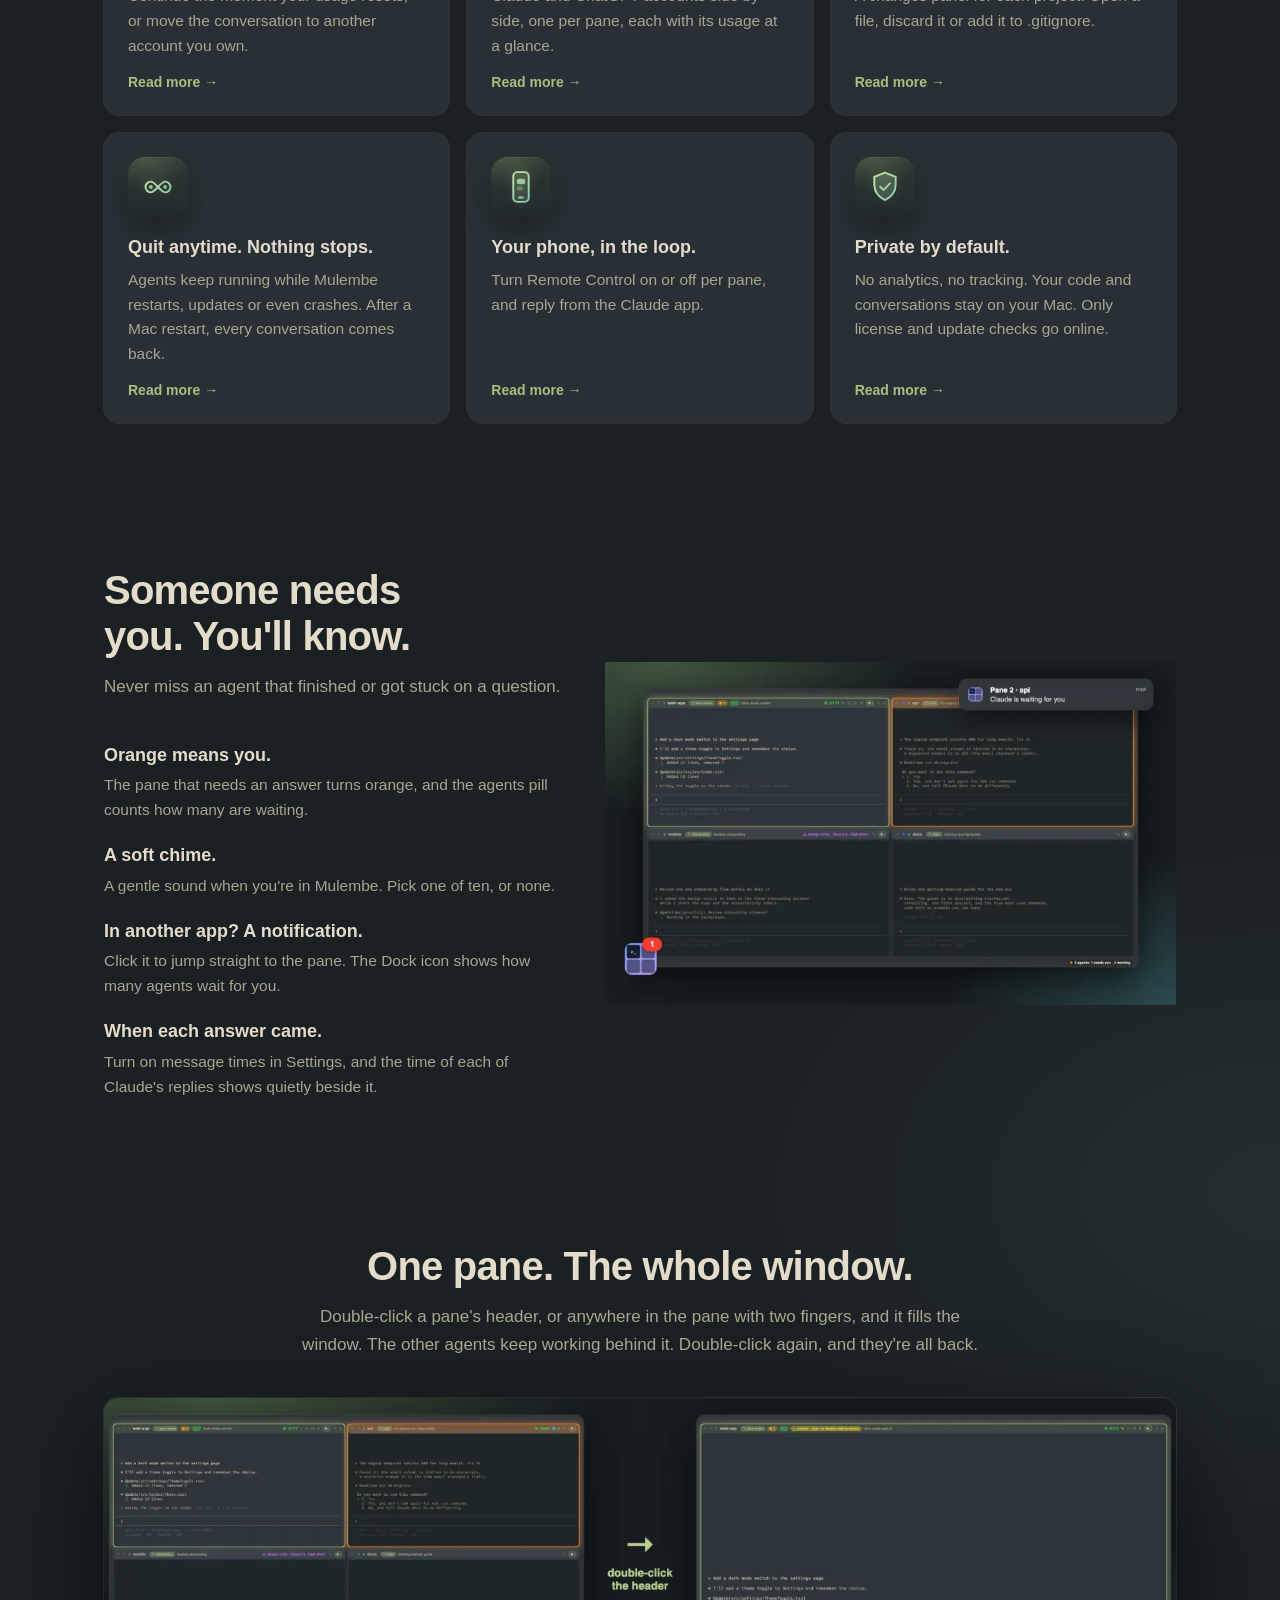
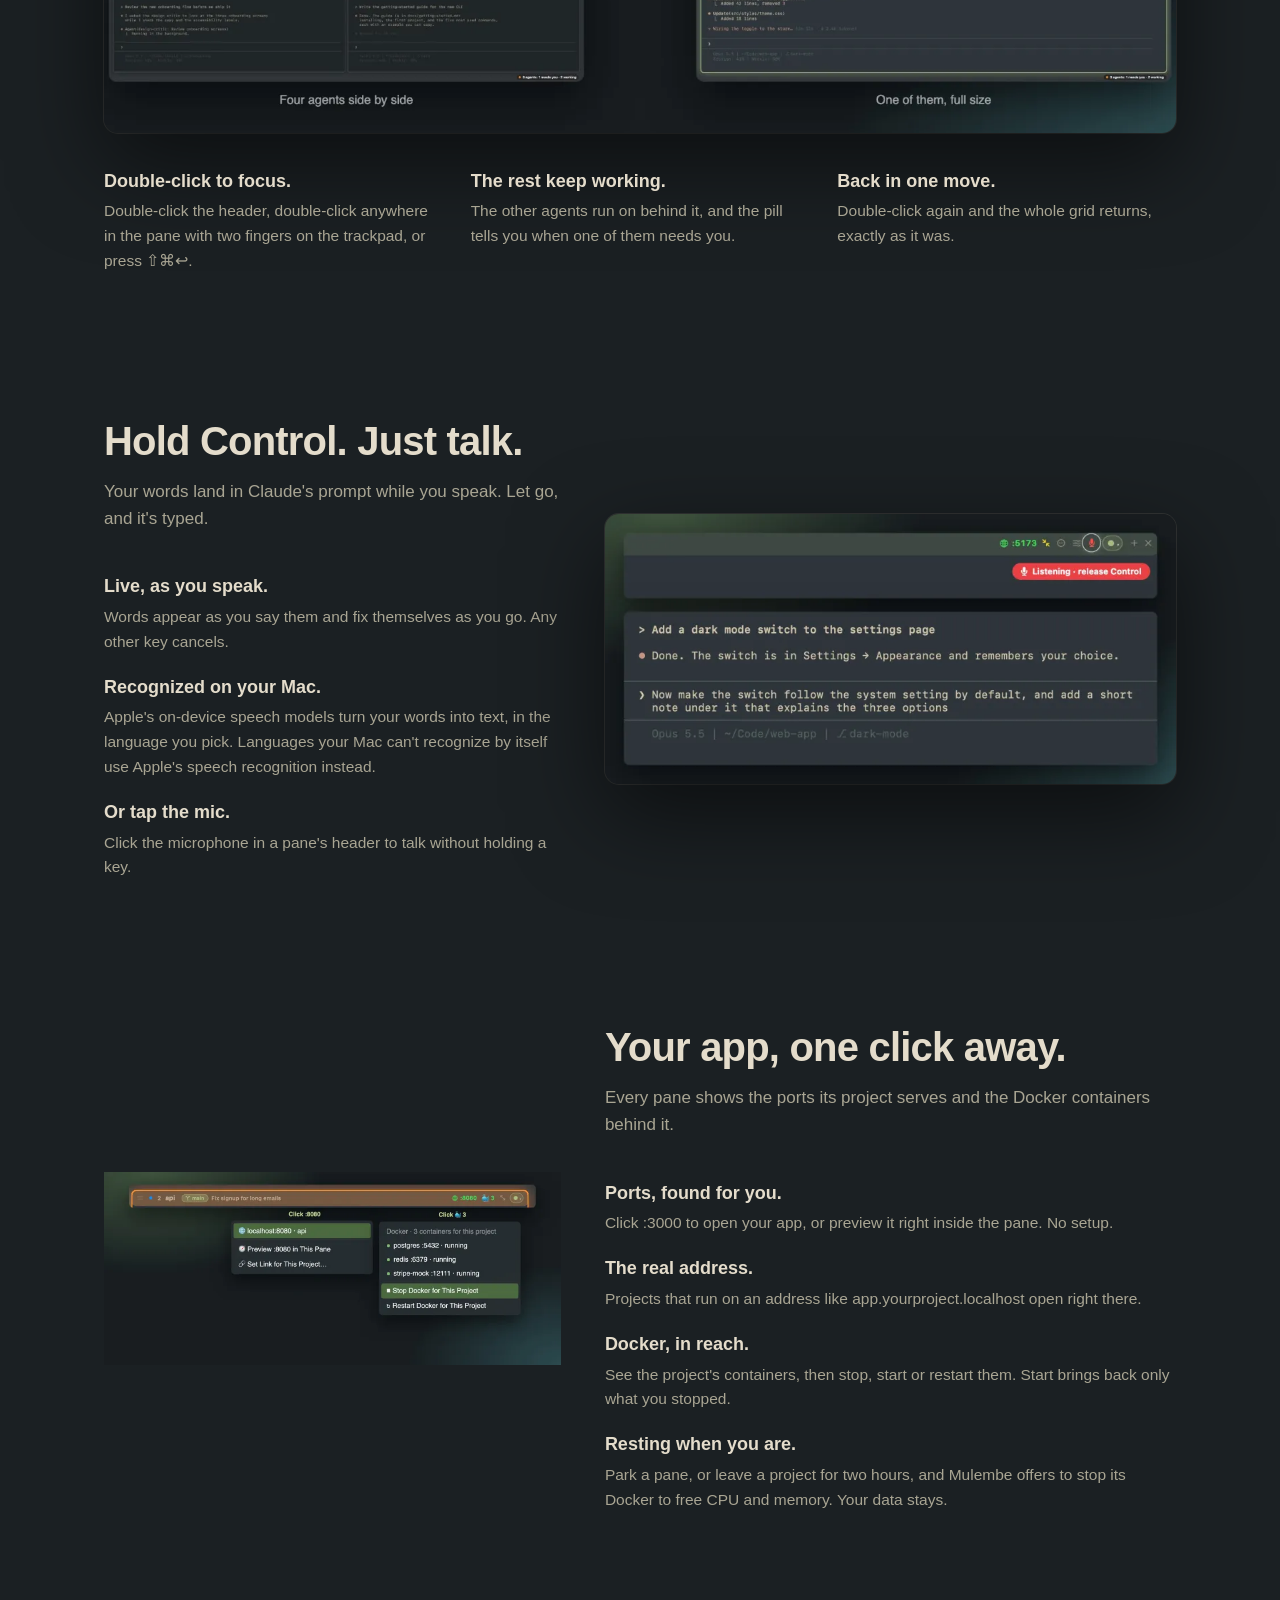
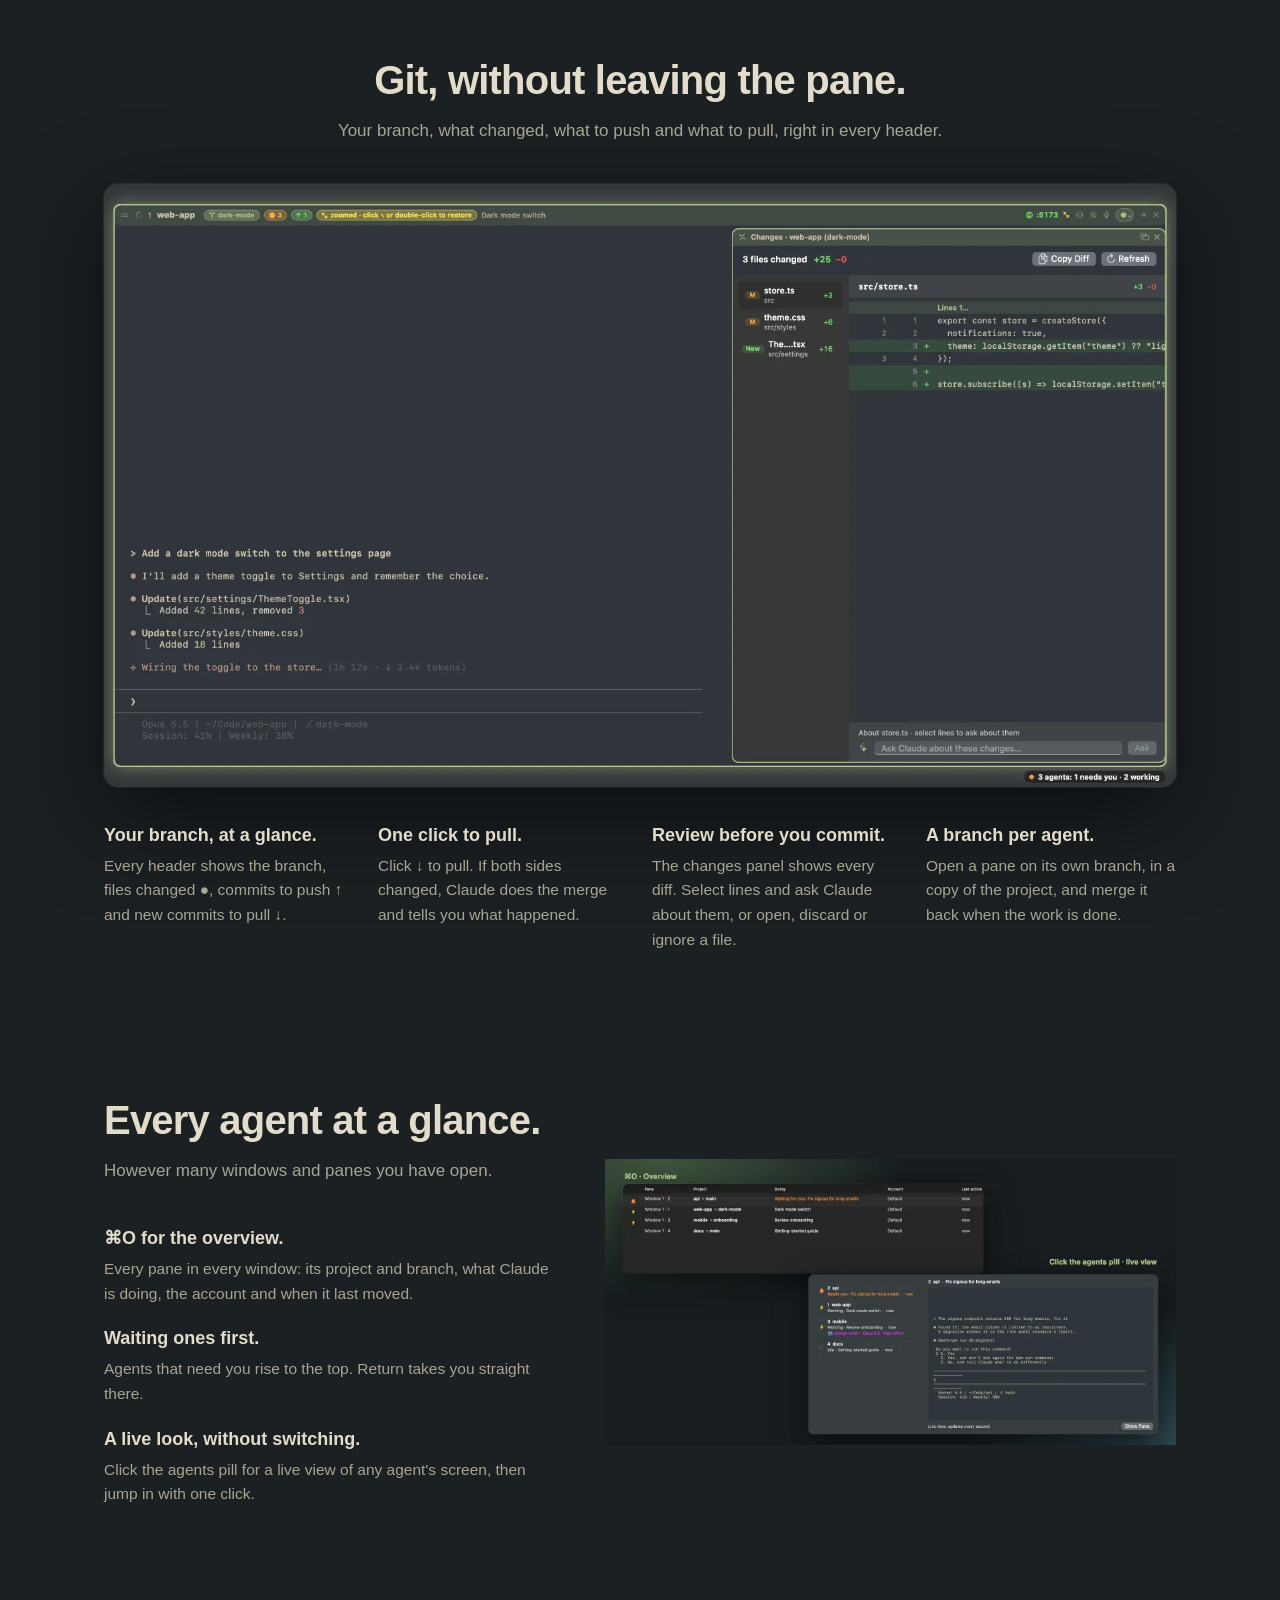
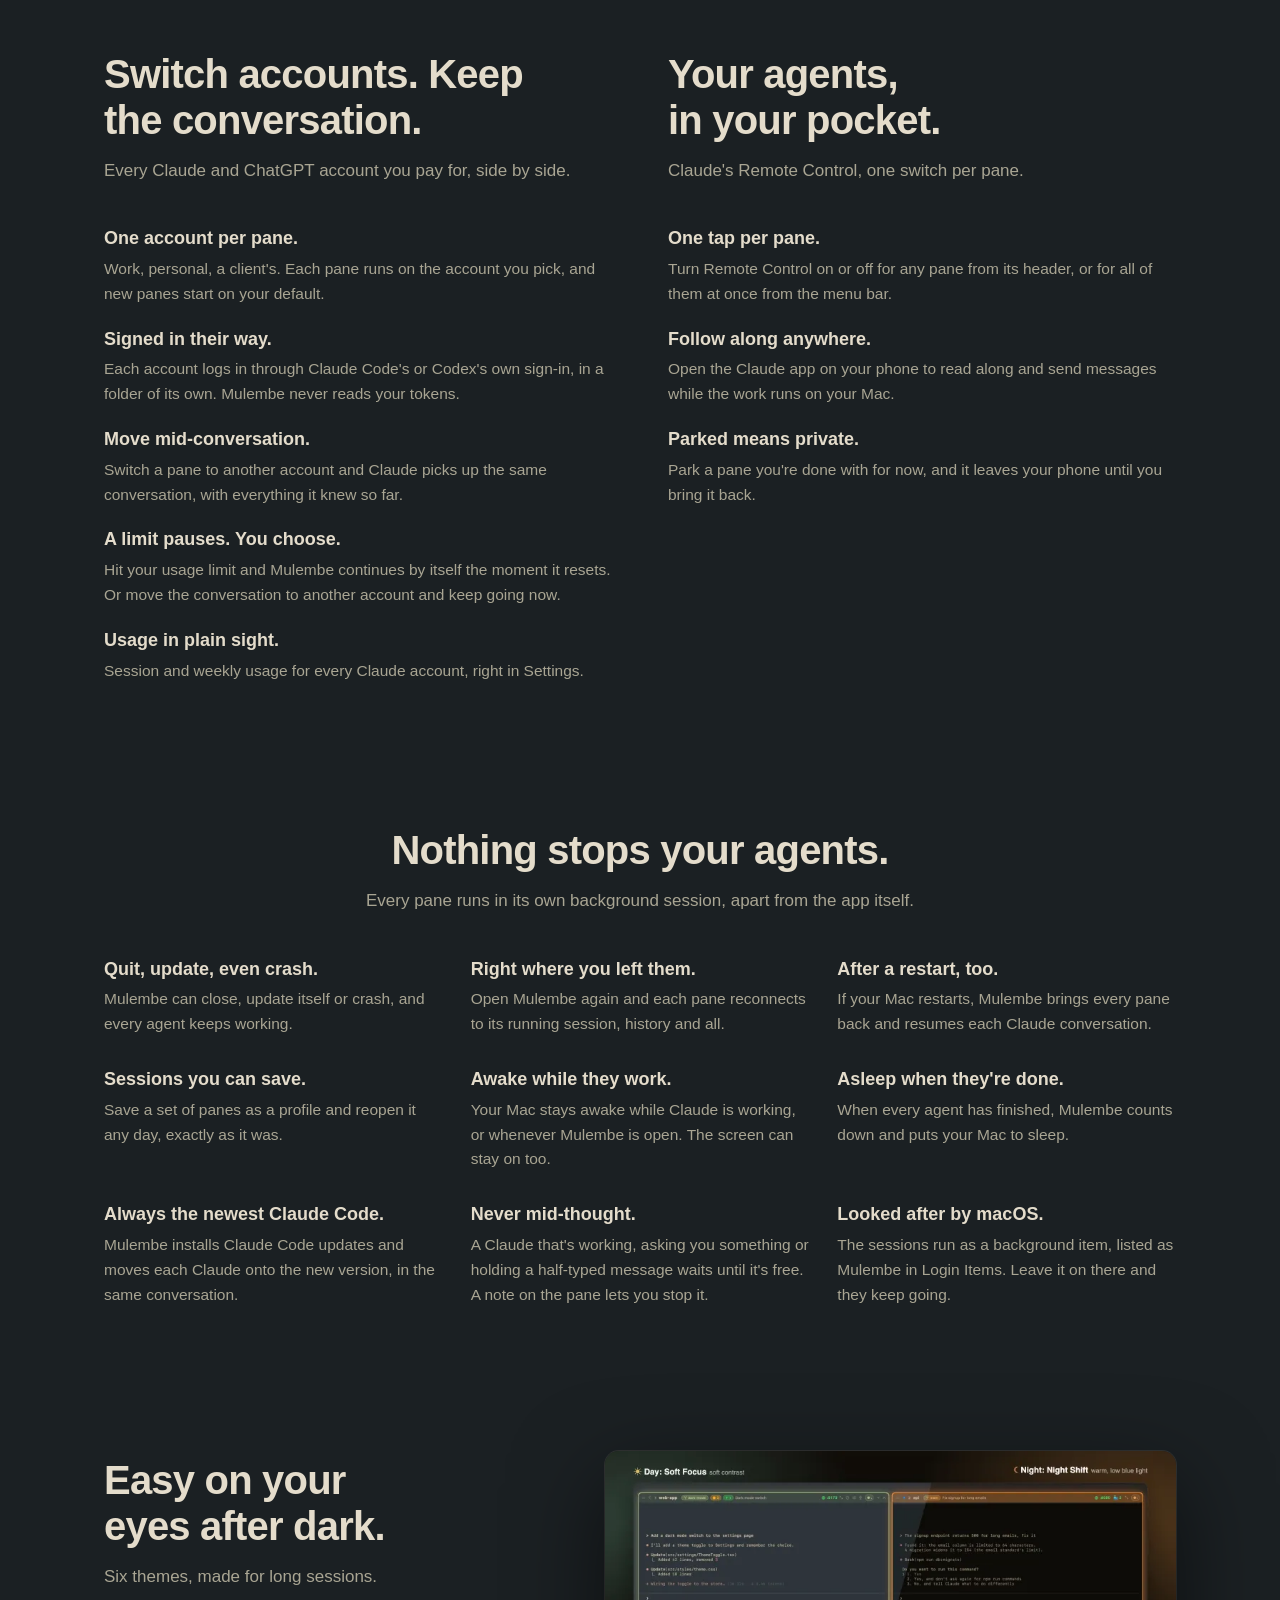
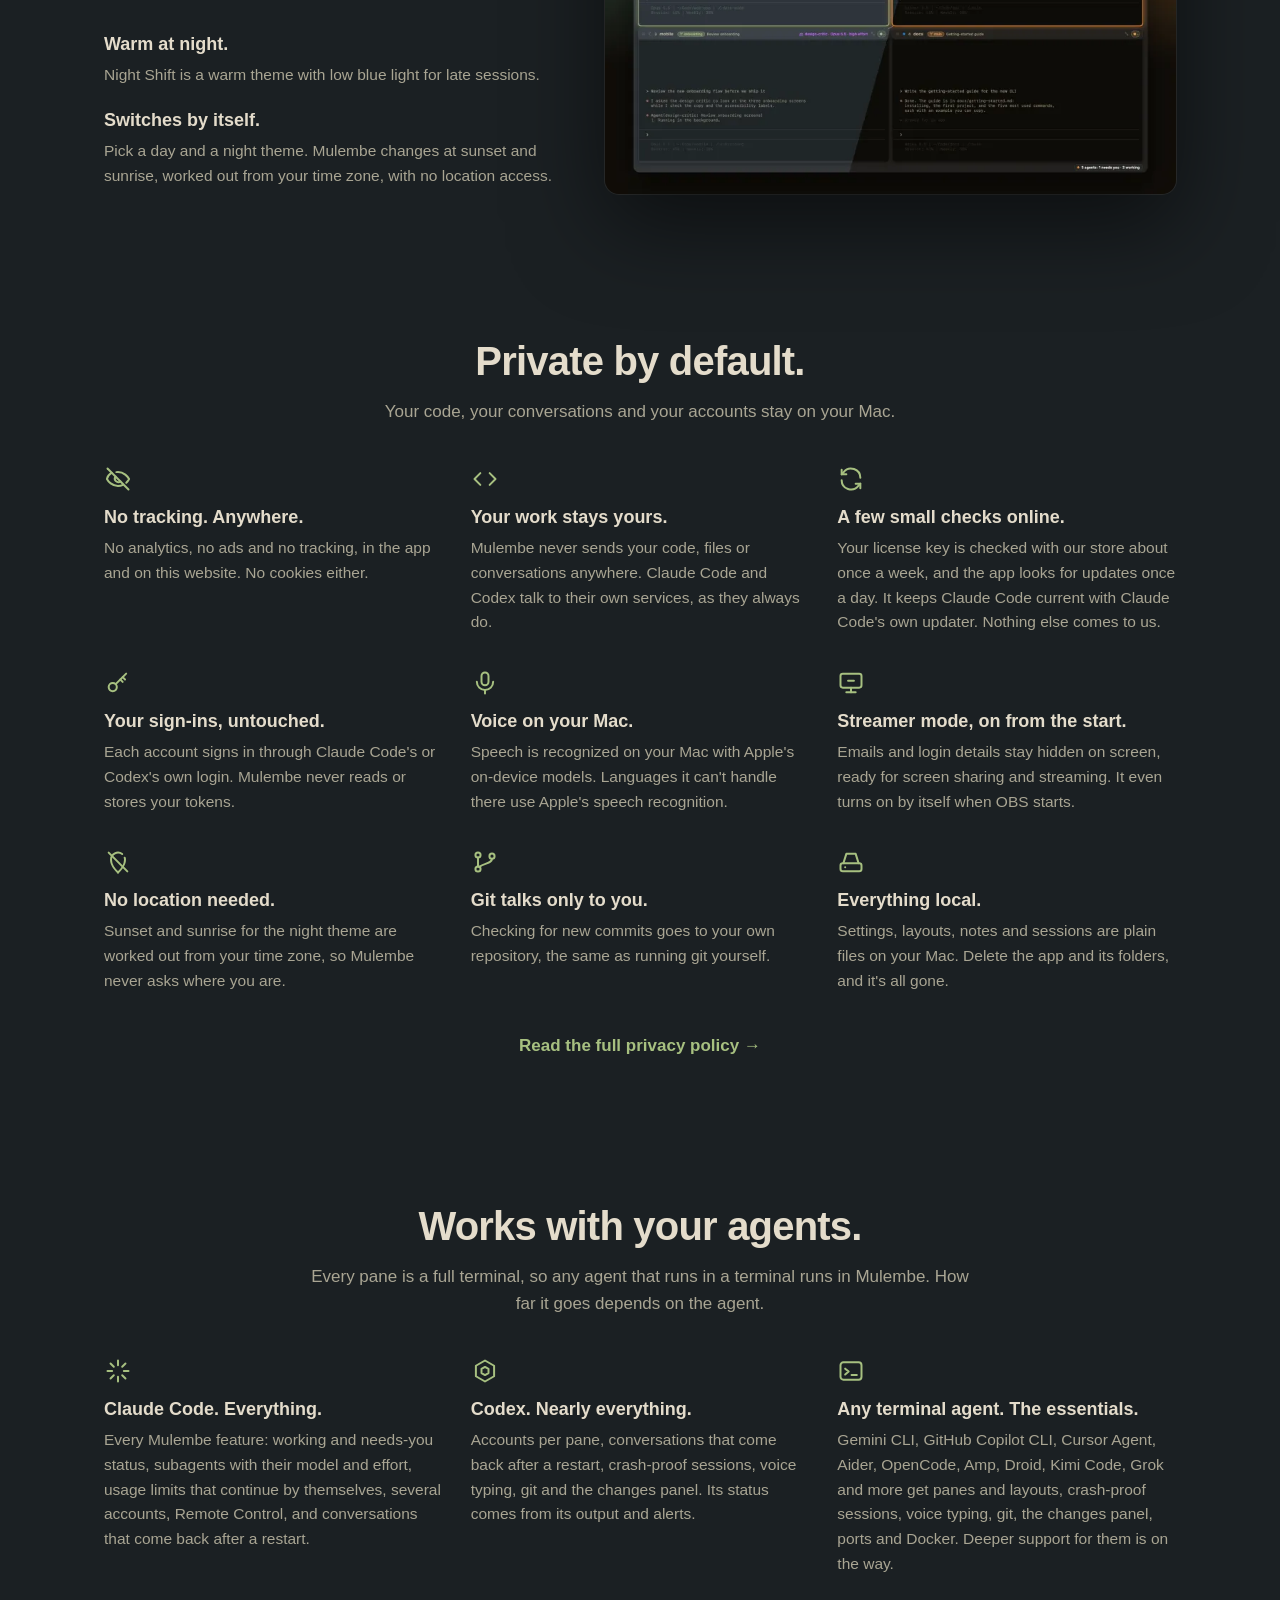
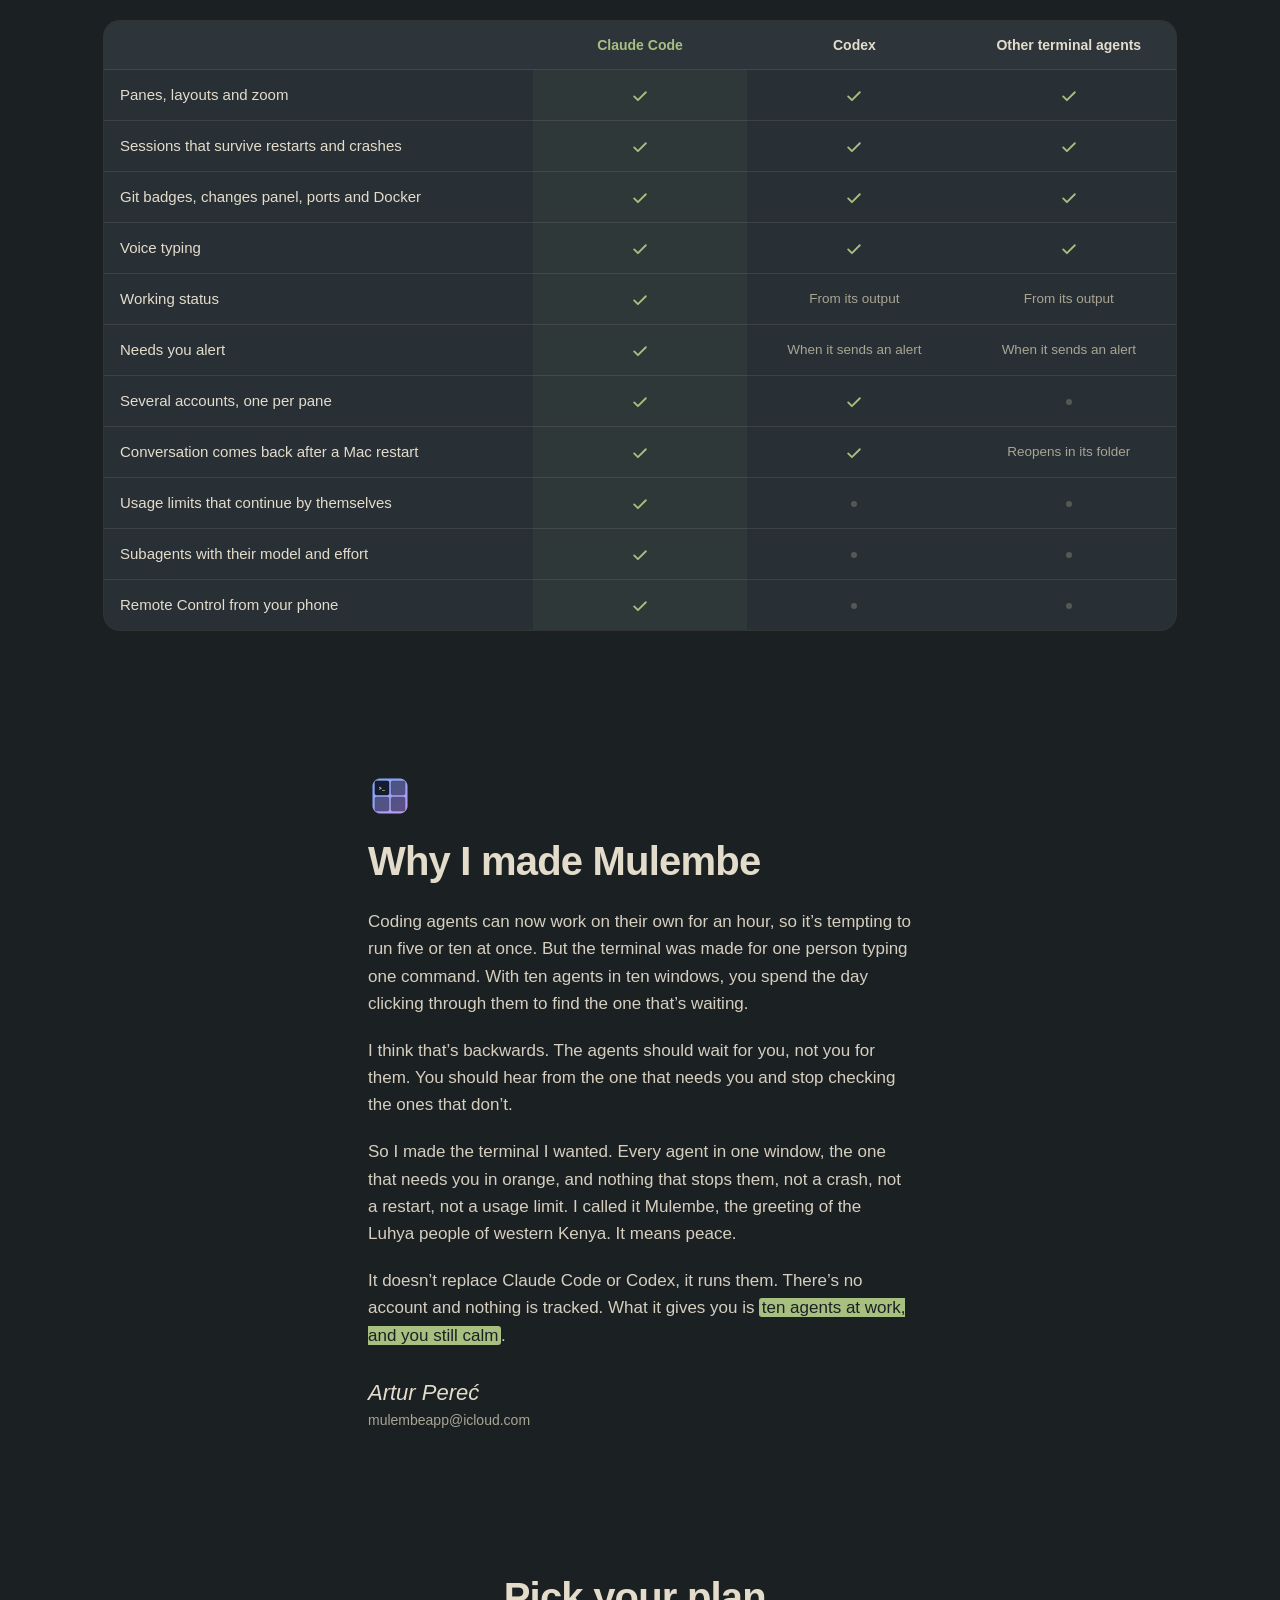
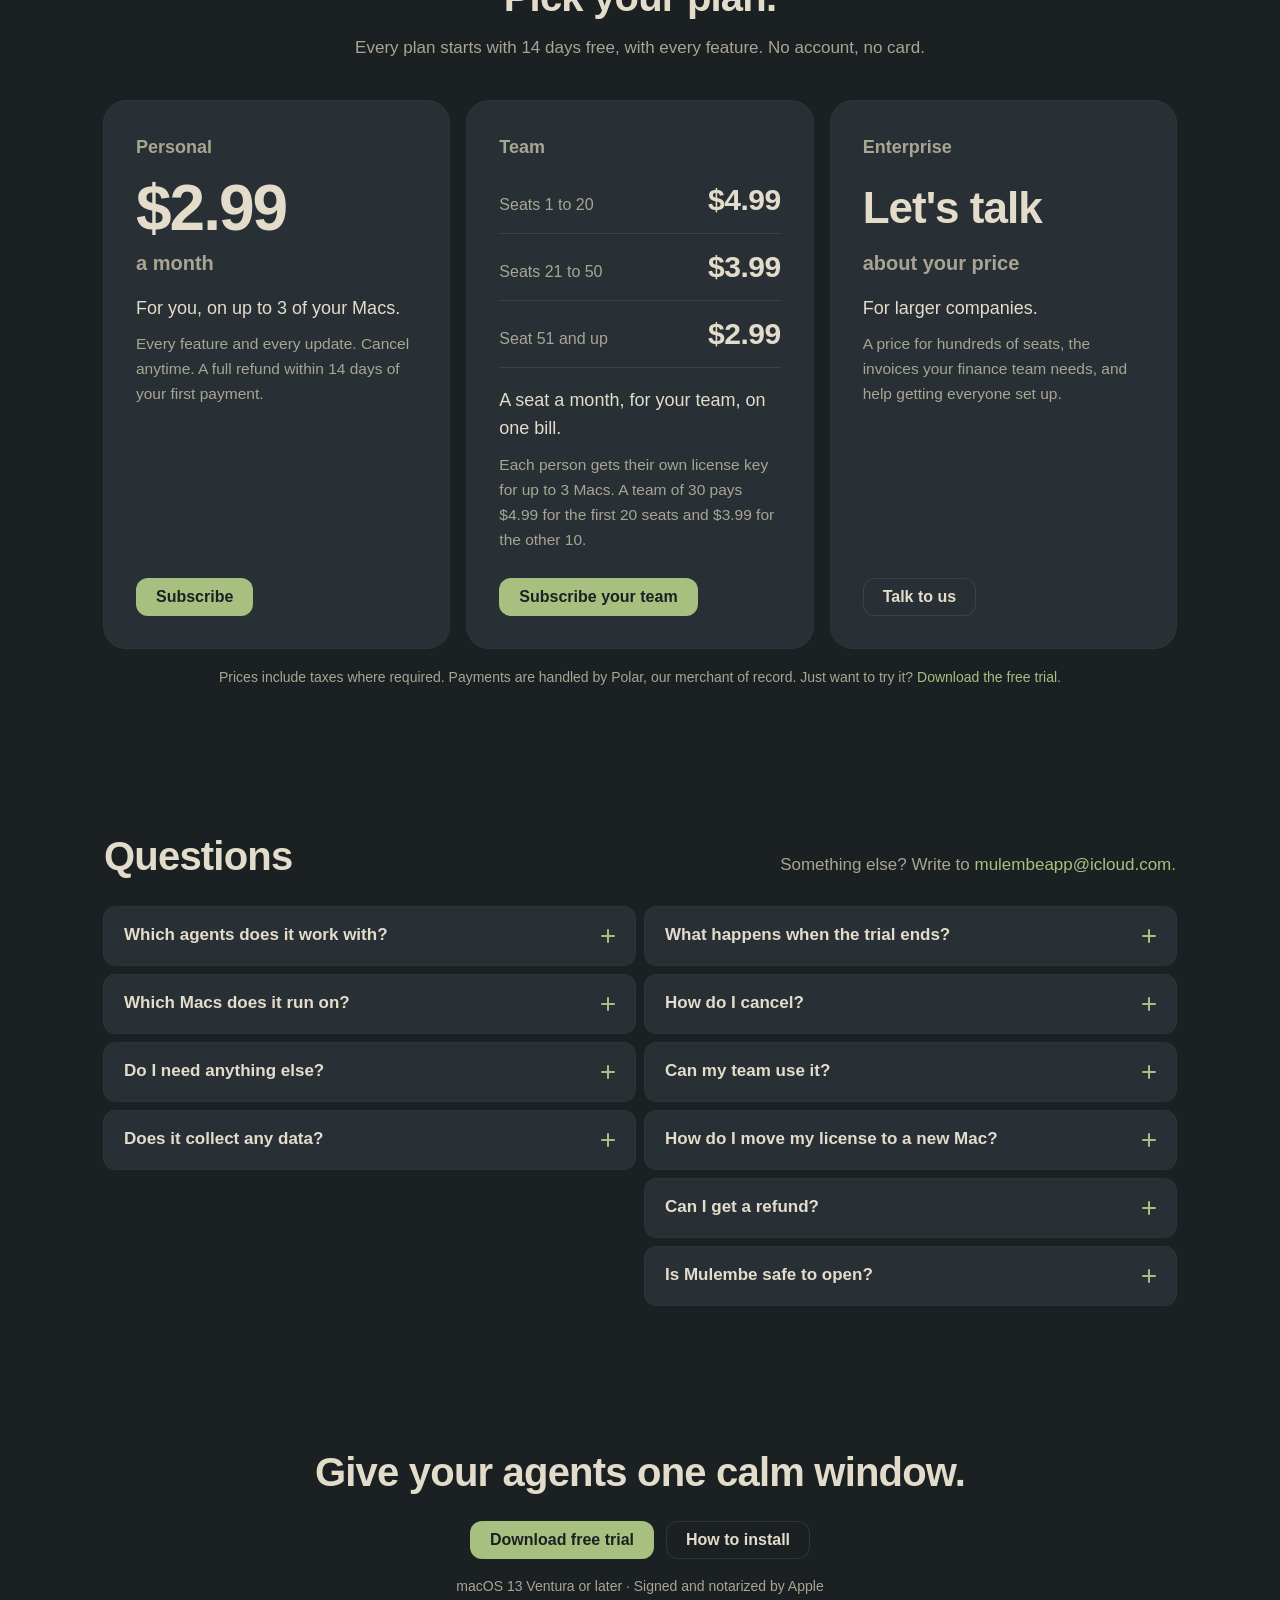
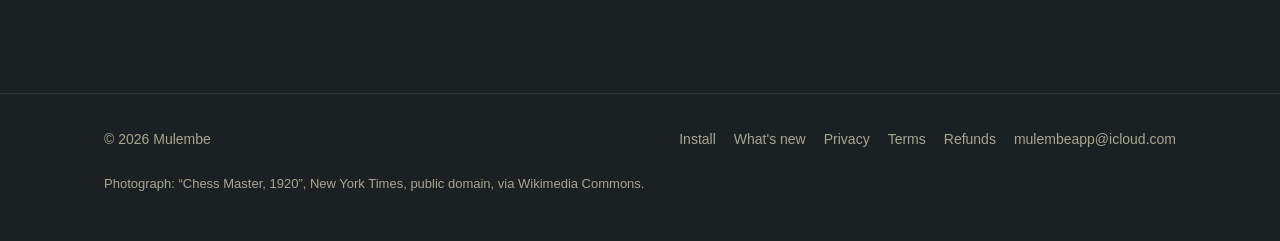
==== commit a4c73e35: "What's new: every release, newest first, linked from the version line and the footer" ====
--- a/index.html
+++ b/index.html
@@ -63,7 +63,7 @@
       <a class="button" href="download/Mulembe.dmg">Download free trial</a>
       <a class="button ghost" href="#pricing">From $2.99 a month</a>
     </div>
-    <div class="meta">Version 1.1.0 · 14 days free · macOS 13 Ventura or later · <a href="install.html">How to install</a></div>
+    <div class="meta">Version <a href="changelog.html">1.1.0</a> · 14 days free · macOS 13 Ventura or later · <a href="install.html">How to install</a></div>
     <div class="shot"><picture><source type="image/webp" srcset="assets/app-800.webp 800w, assets/app-1600.webp 1600w, assets/app-2400.webp 2400w" sizes="(max-width: 1168px) calc(100vw - 48px), 1120px"><img src="assets/app.jpg" width="1600" height="900" alt="Mulembe with four Claude Code sessions side by side: one working, one asking a question, one running a design-critic agent, one finished, with their ports and Docker containers in the headers." fetchpriority="high" decoding="async"></picture></div>
   </div>
 
@@ -442,6 +442,7 @@
     <span>© 2026 Mulembe</span>
     <span class="spacer"></span>
     <a href="install.html">Install</a>
+    <a href="changelog.html">What's new</a>
     <a href="privacy.html">Privacy</a>
     <a href="terms.html">Terms</a>
     <a href="refunds.html">Refunds</a>
--- a/style.css
+++ b/style.css
@@ -333,3 +333,11 @@
 .thanks .eyebrow { margin: 0 0 10px; font-size: 13px; letter-spacing: .32em; text-transform: uppercase; color: var(--accent); font-weight: 600; }
 .thanks h1 { margin-top: 0; }
 .thanks .lead { font-size: 20px; color: var(--muted); margin: 0 0 34px; }
+
+/* What's new (changelog.html, made by scripts/make-changelog.py) */
+.changelog .lead { font-size: 19px; color: var(--muted); margin: 0 0 40px; }
+.changelog .release { padding: 28px 0 8px; border-top: 1px solid var(--line); }
+.changelog .release h2 { margin: 0 0 4px; }
+.changelog .release time { display: block; color: var(--muted); font-size: 15px; margin-bottom: 14px; }
+.changelog .release ul { margin: 0; padding-left: 20px; }
+.changelog .release li { margin: 0 0 8px; }
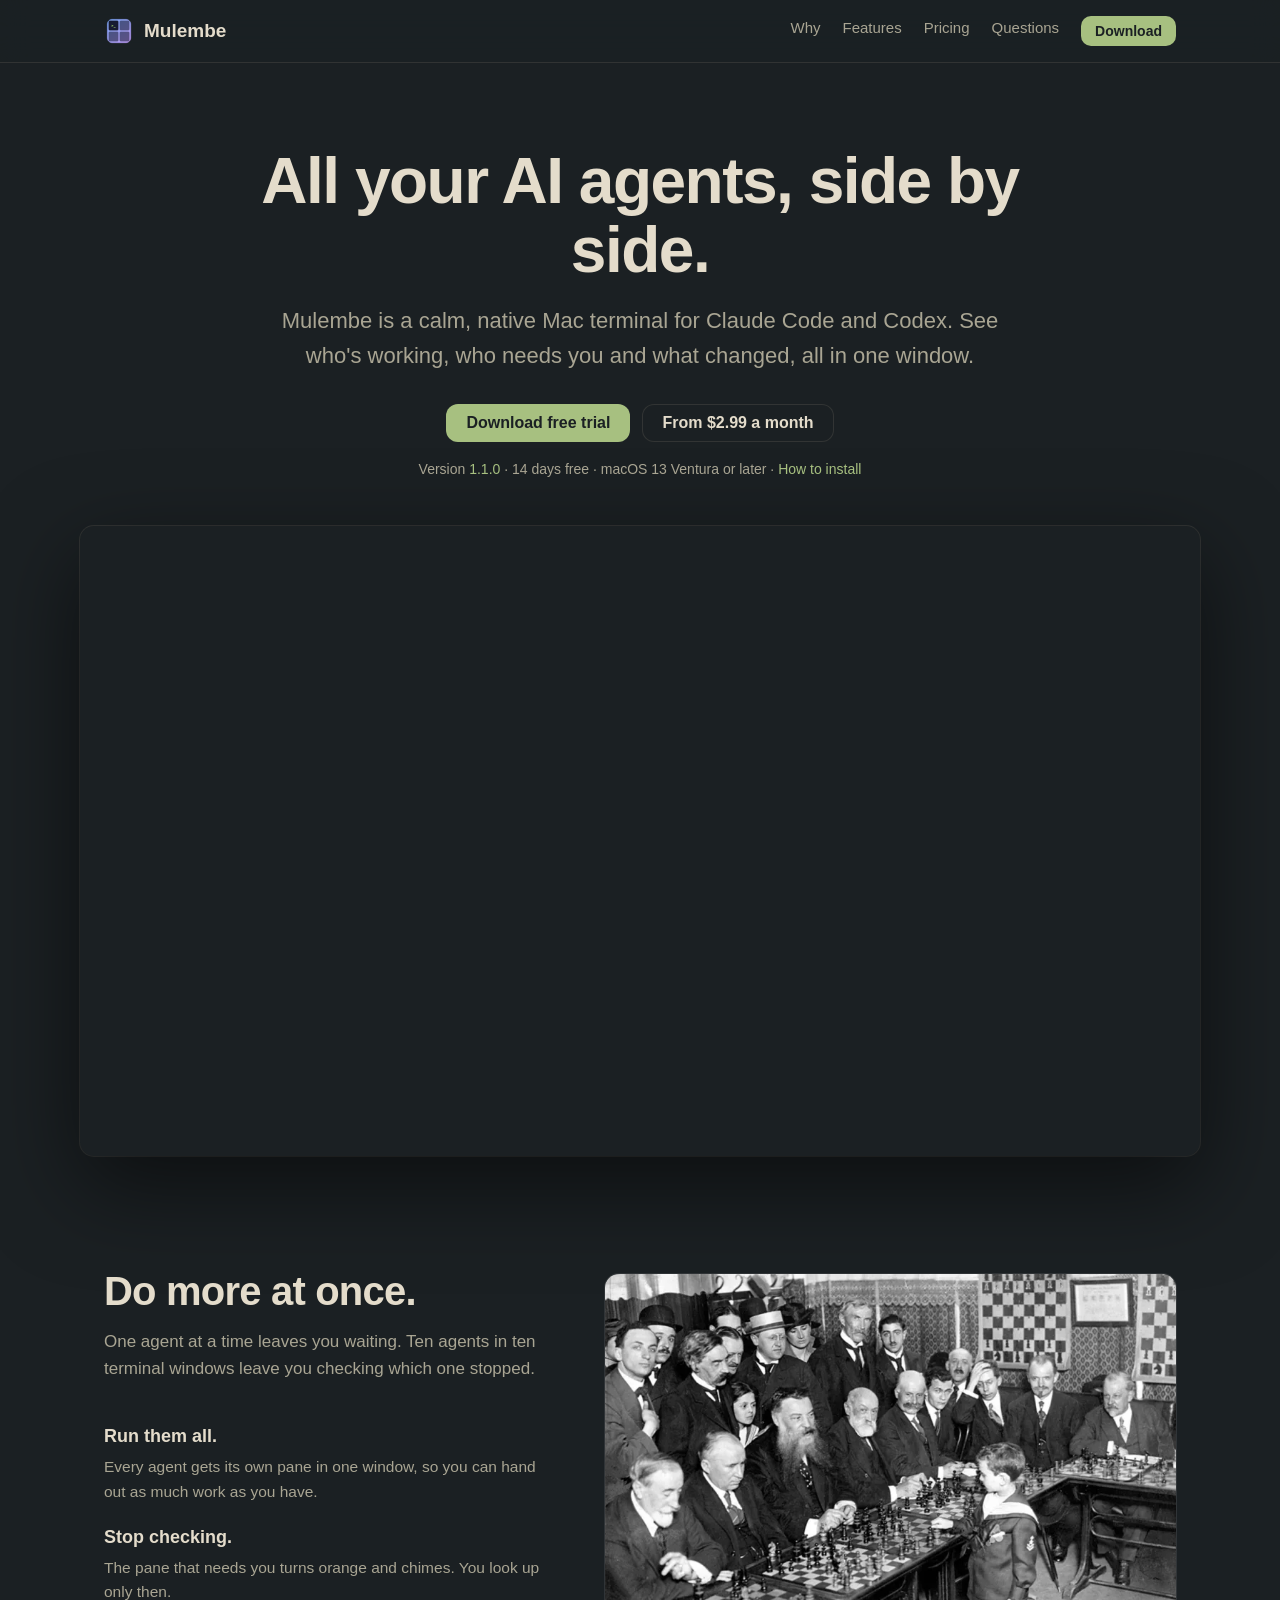
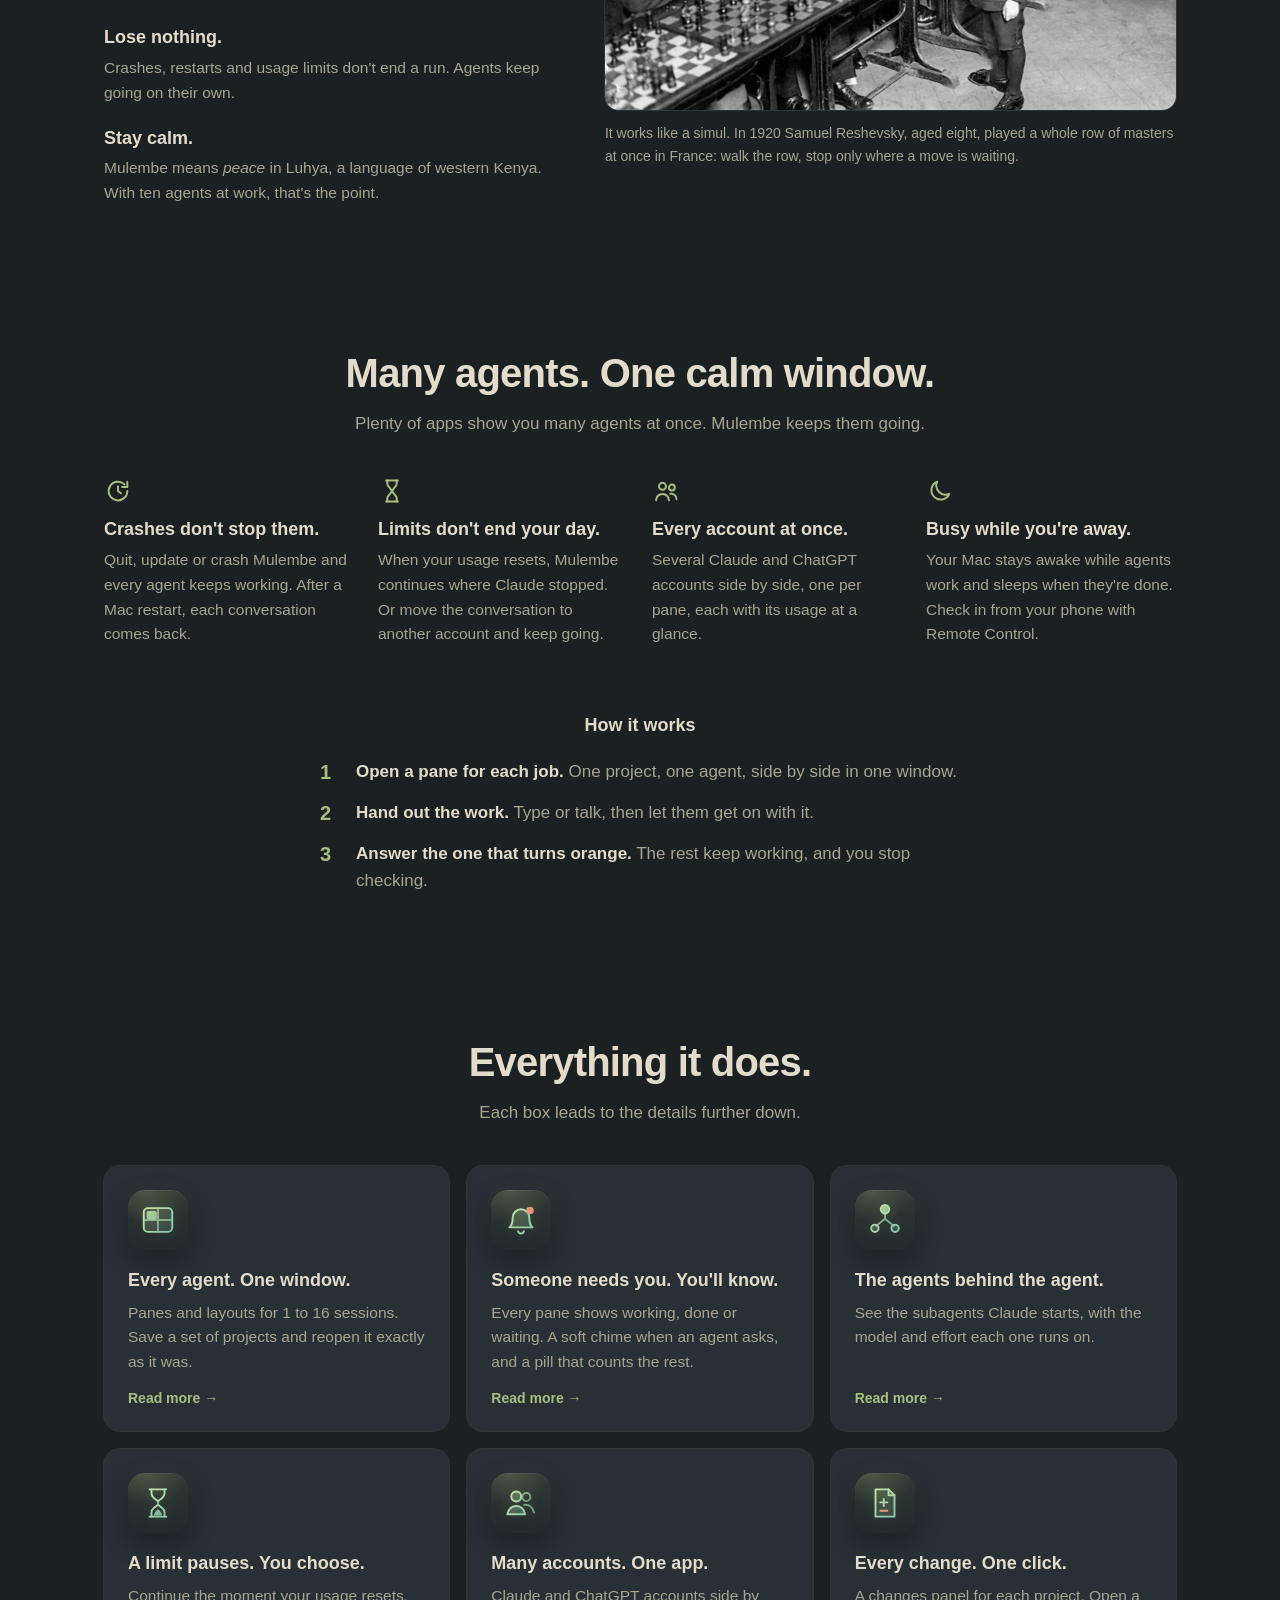
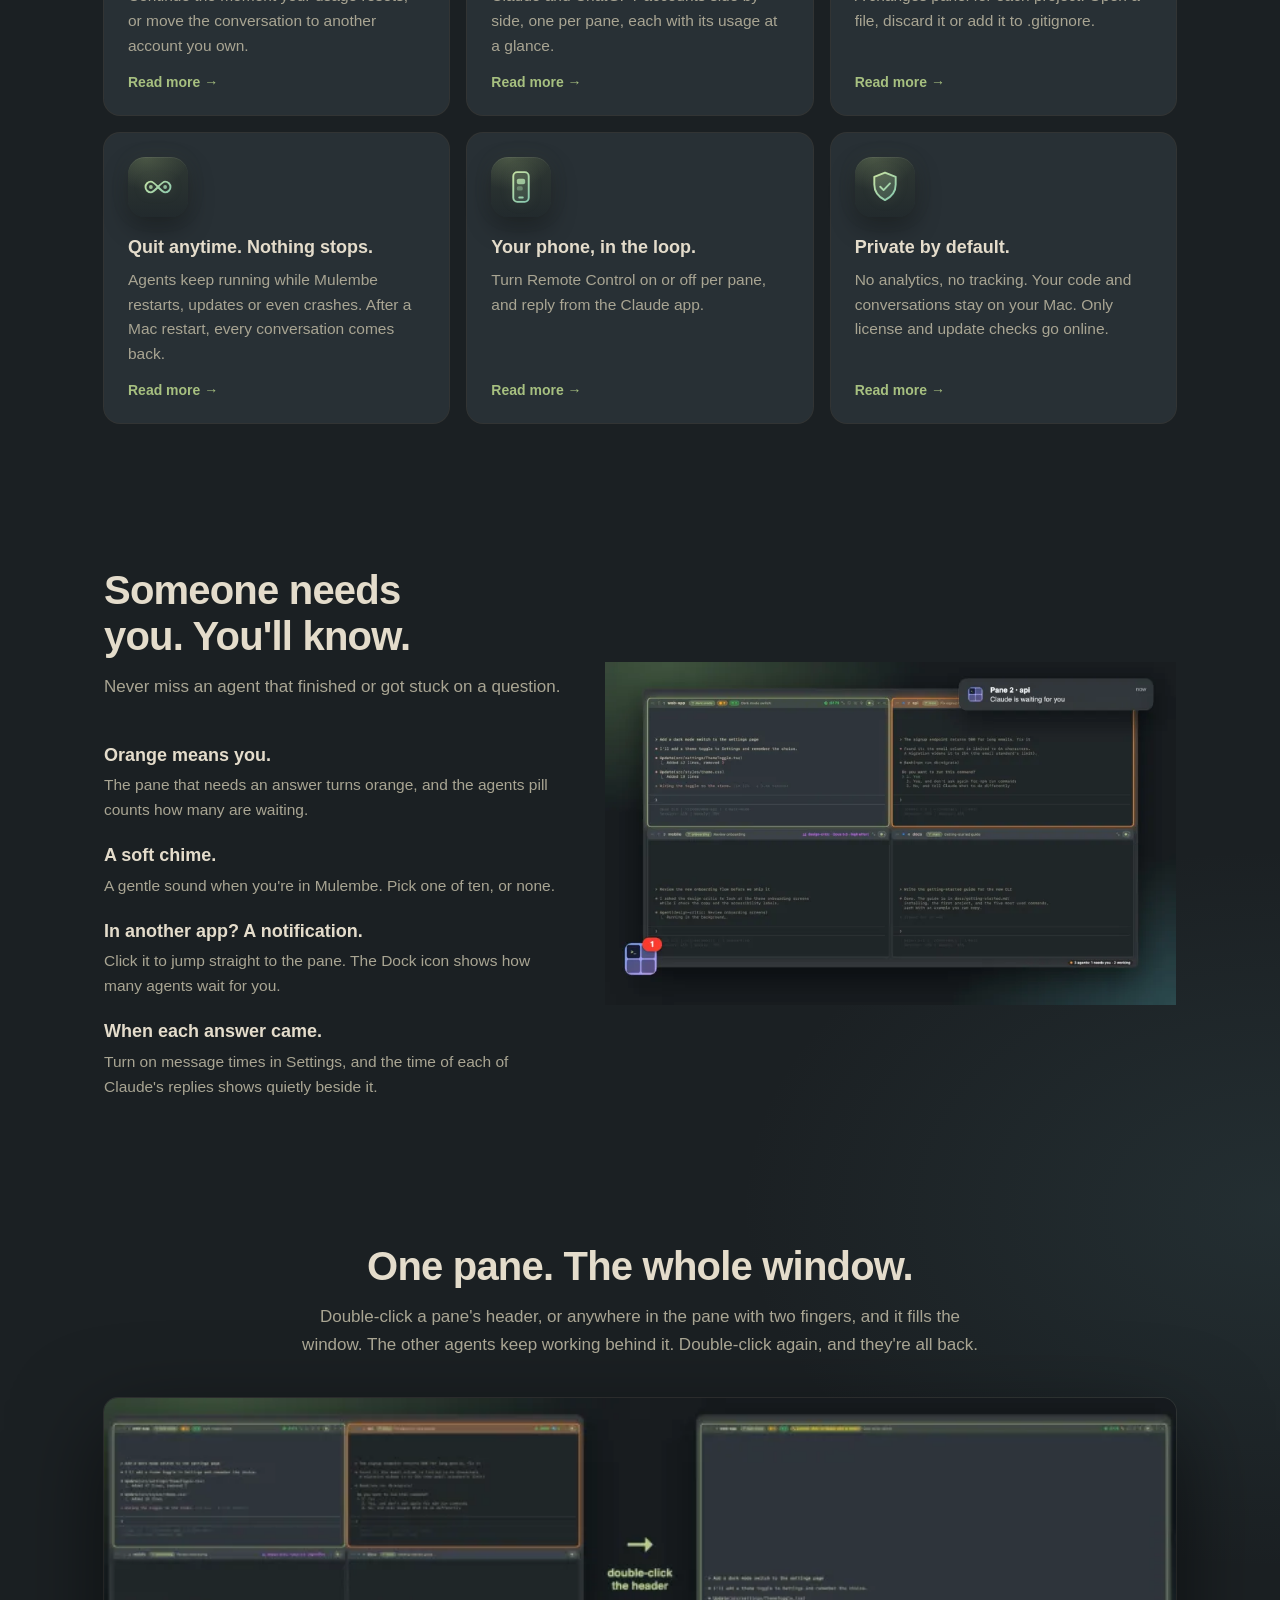
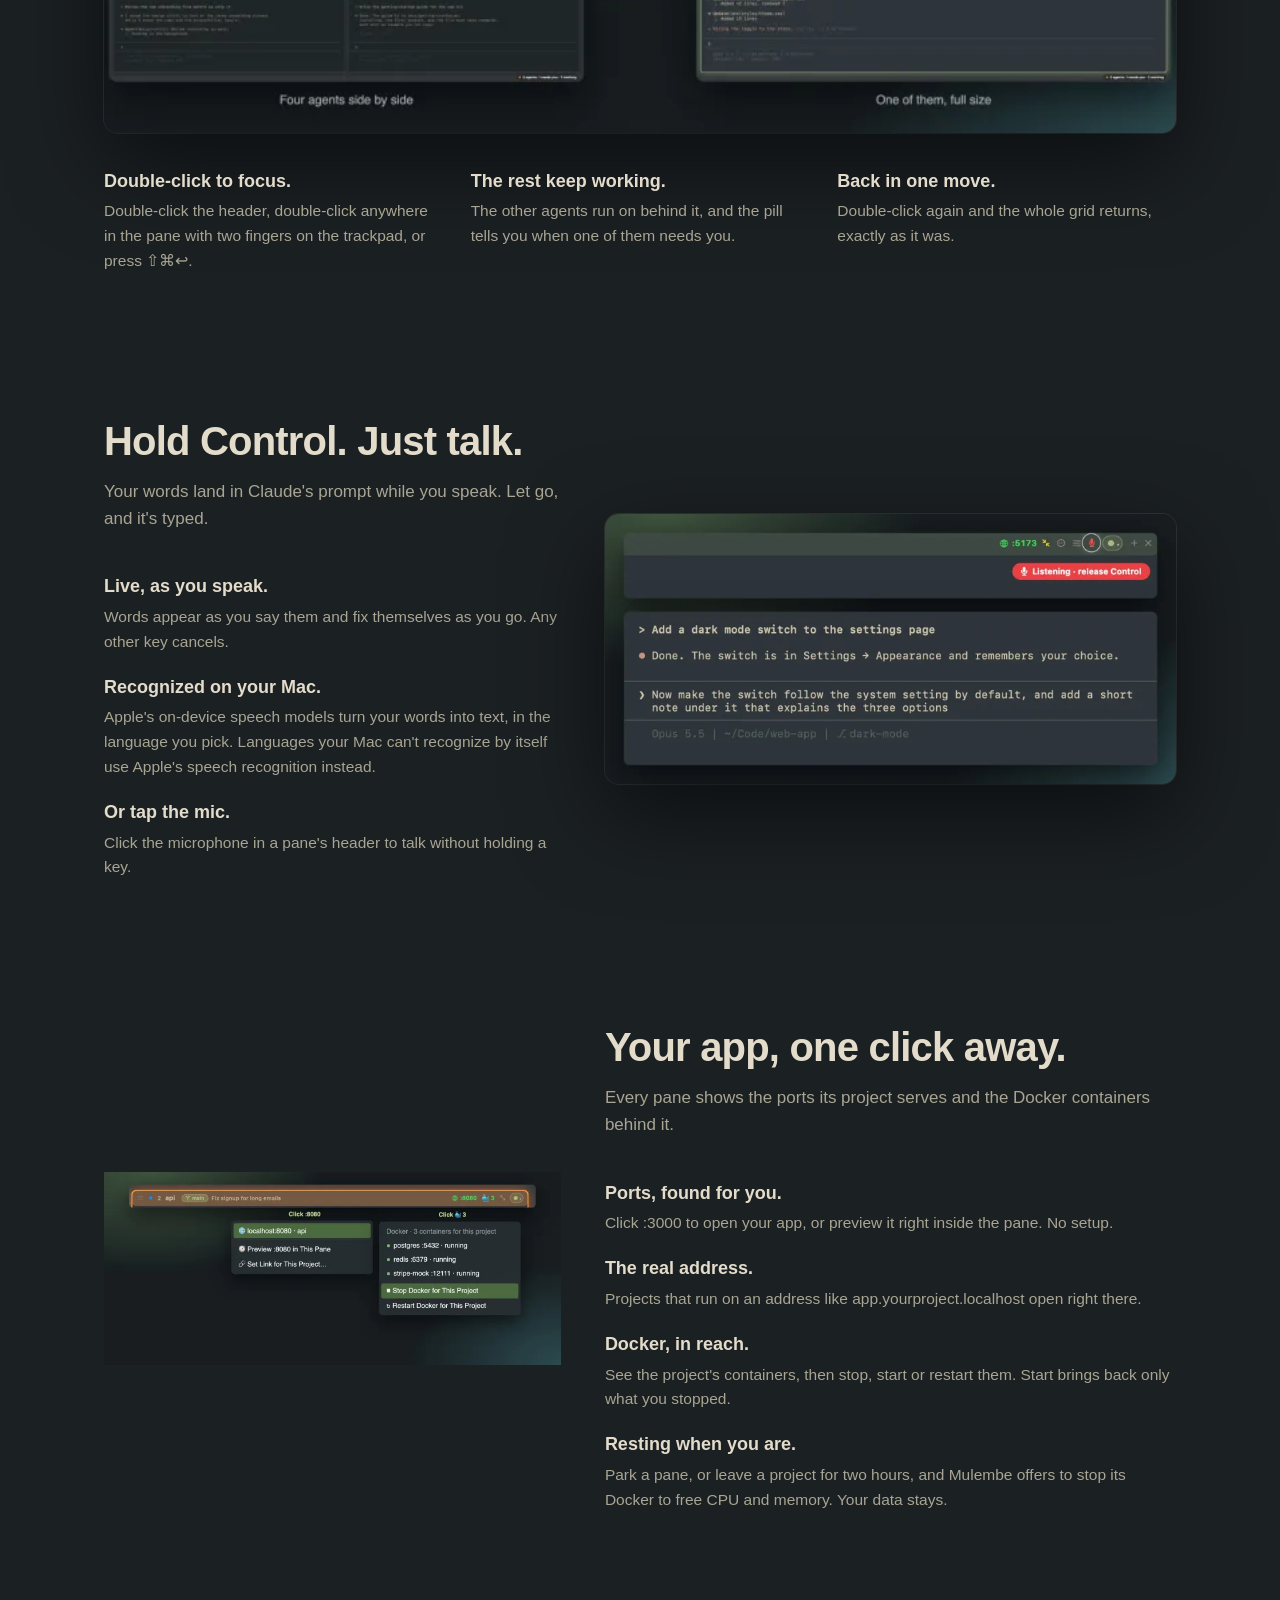
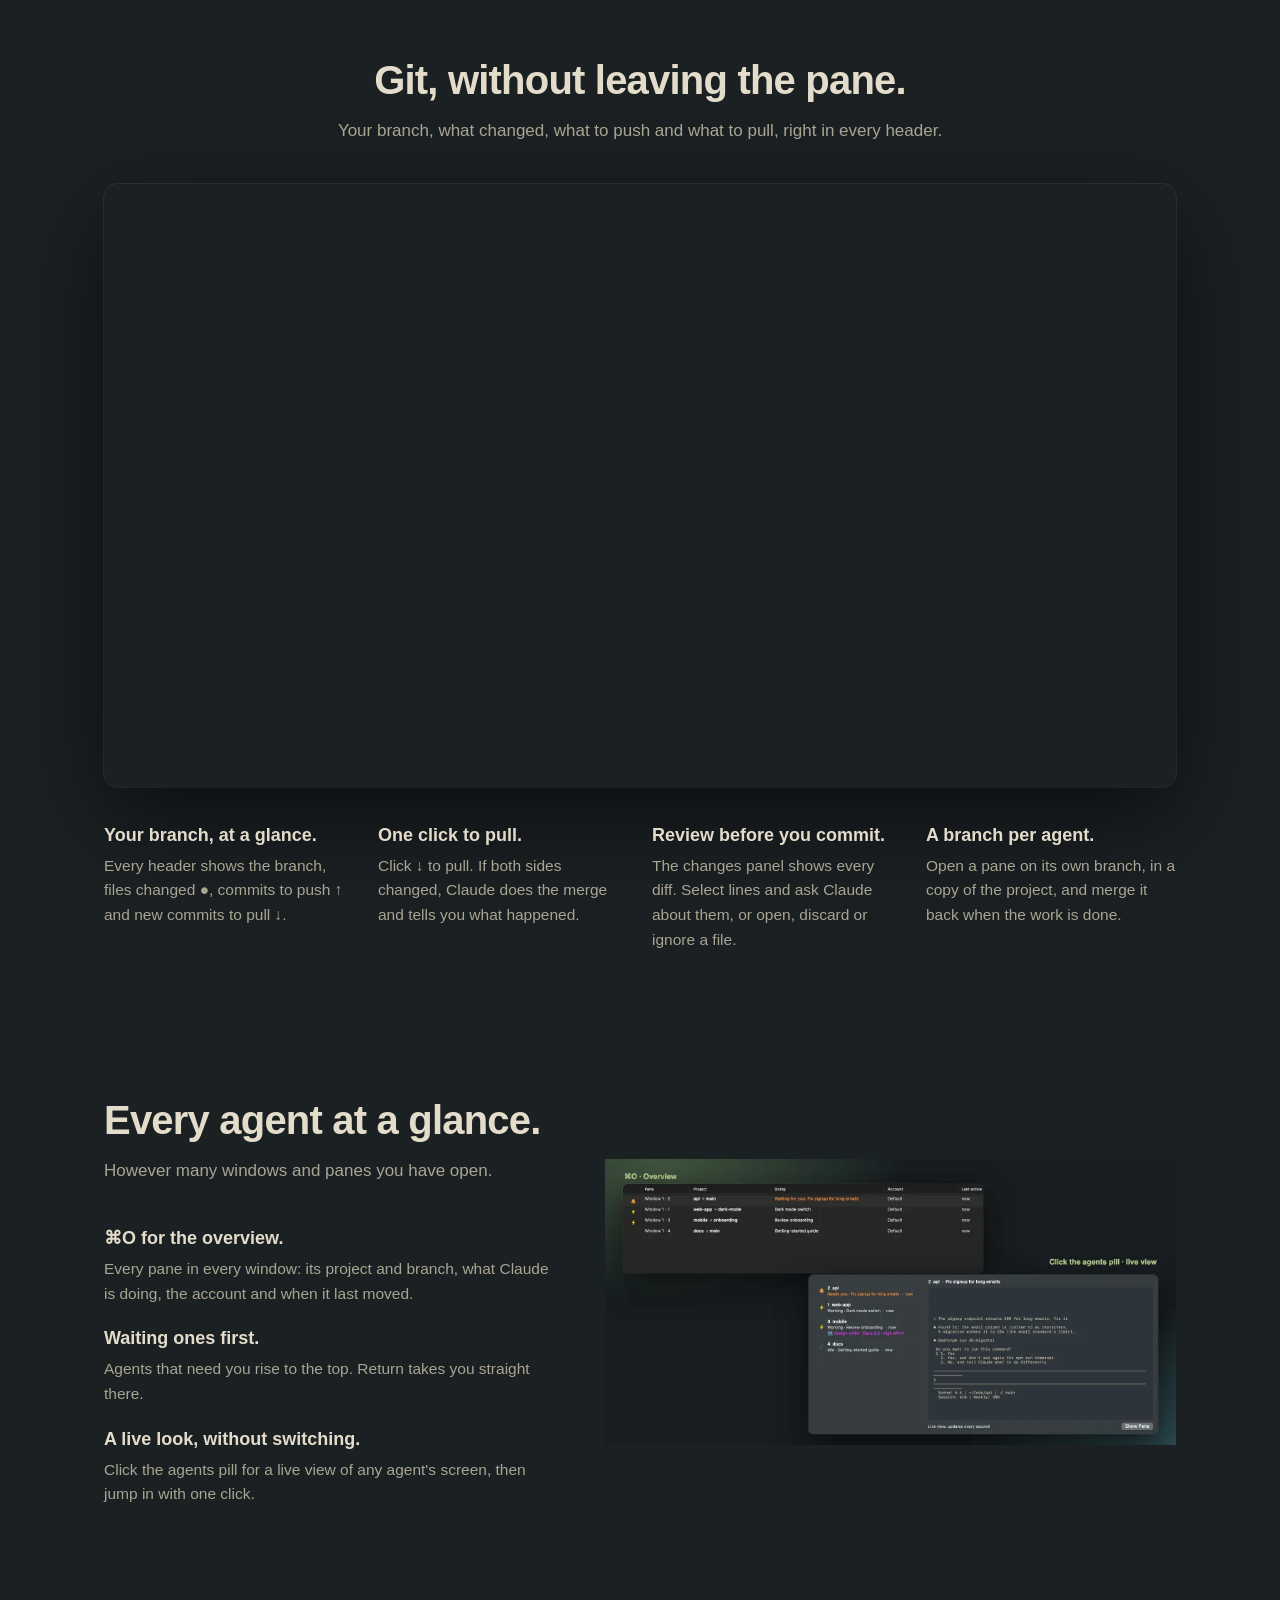
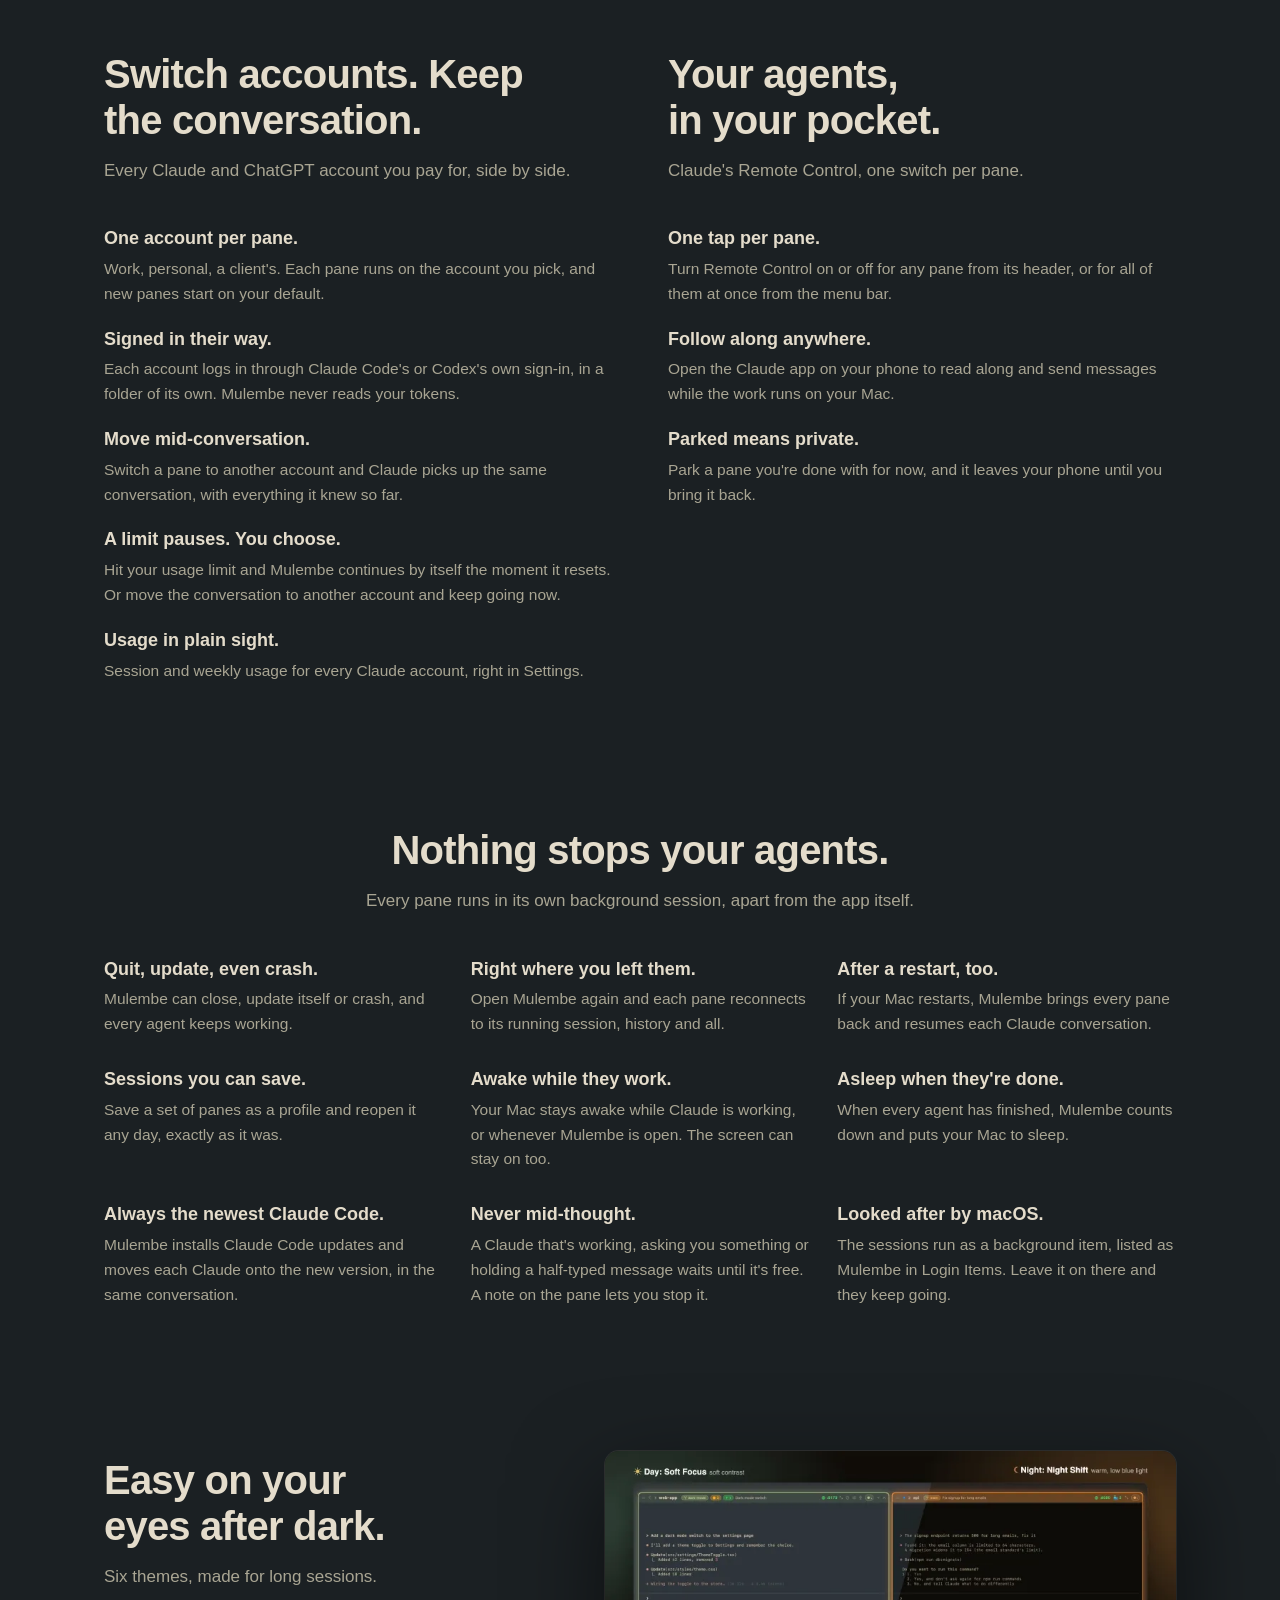
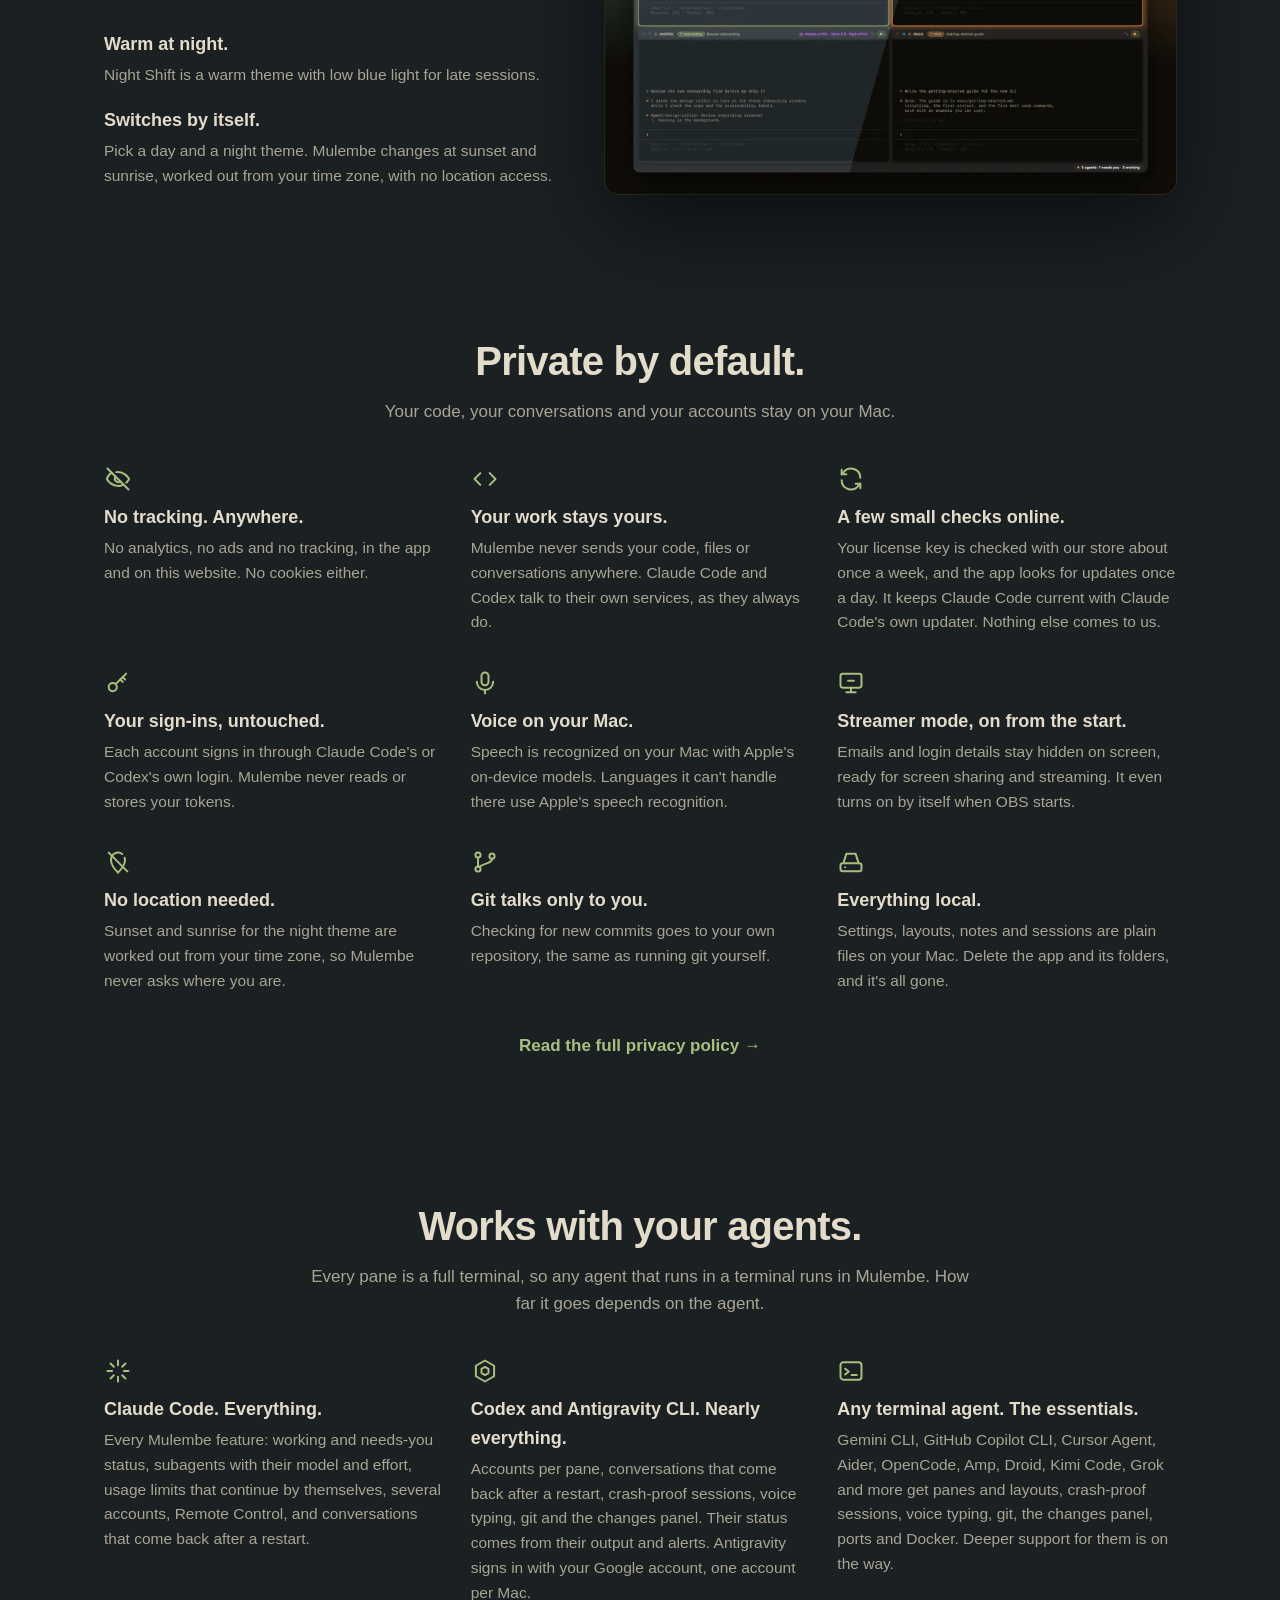
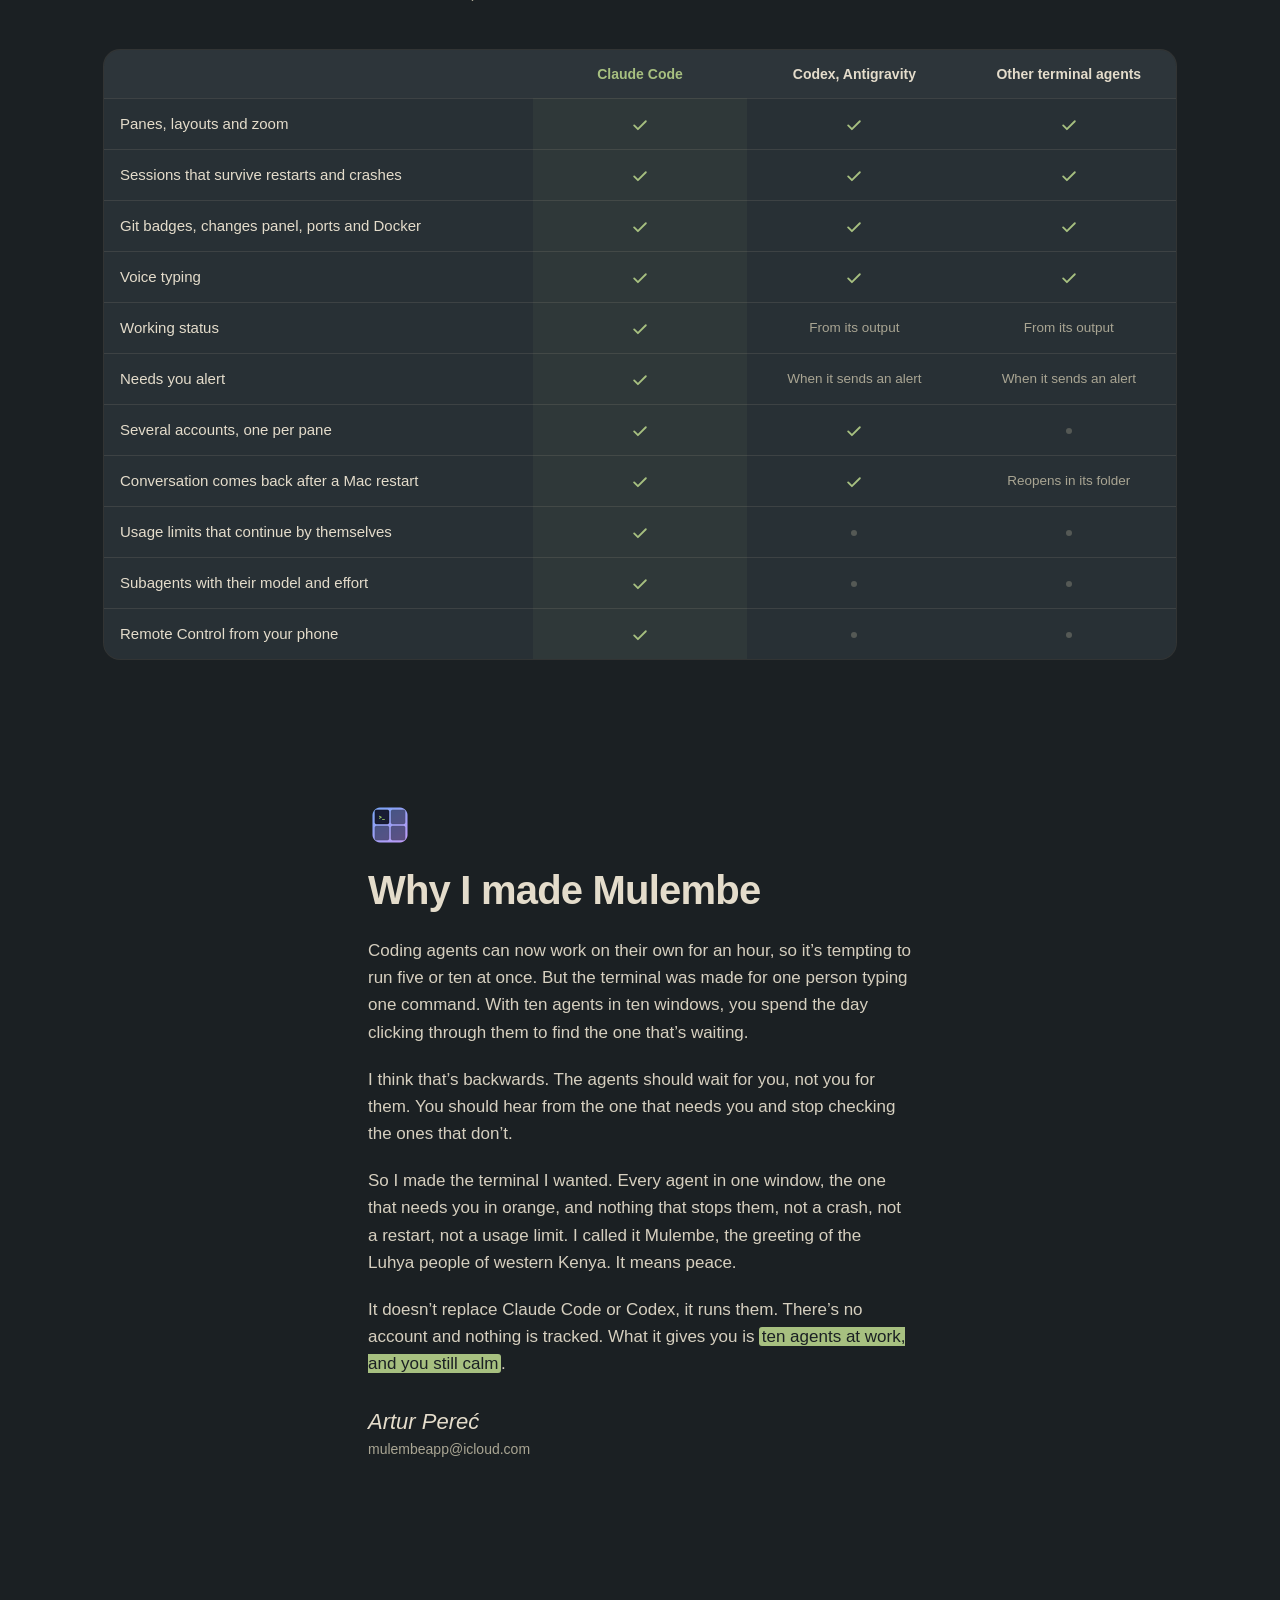
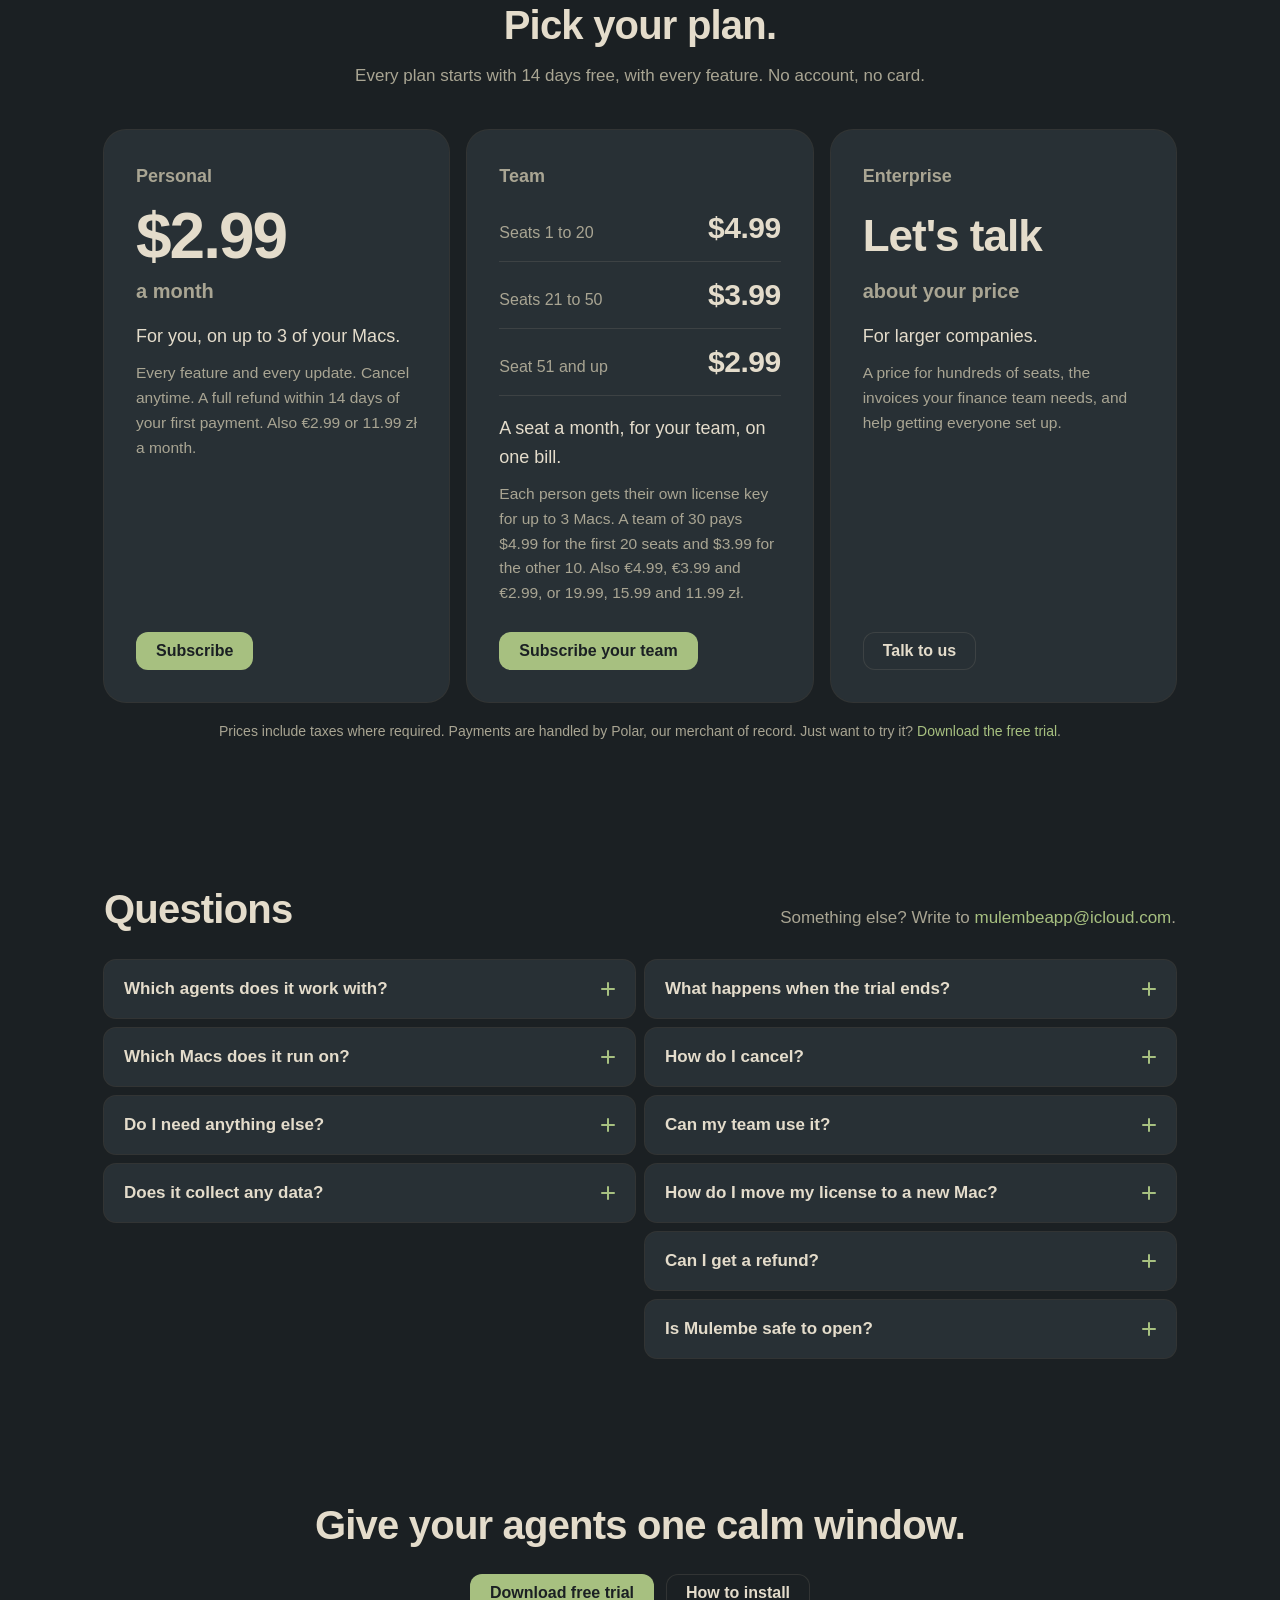
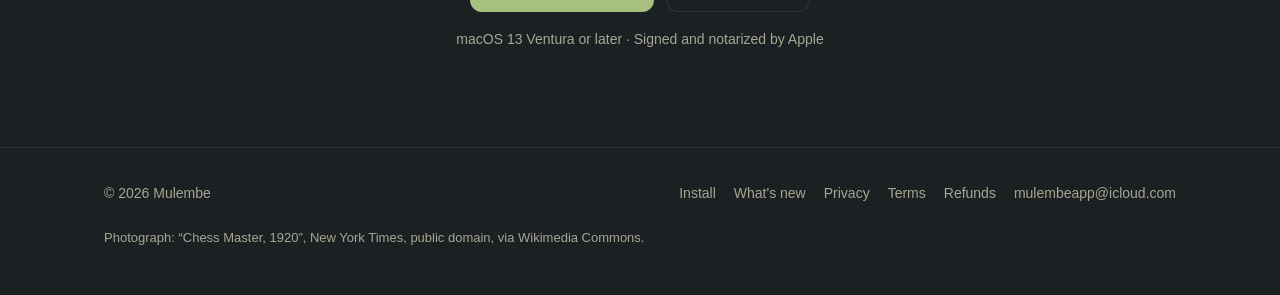
==== commit 659584ee: "Agents: Codex and Antigravity CLI get nearly everything; prices also in euro and złoty" ====
--- a/index.html
+++ b/index.html
@@ -29,7 +29,7 @@
   <script type="application/ld+json">{"@context": "https://schema.org", "@type": "Organization", "@id": "https://mulembe-app.github.io/#organization", "name": "Mulembe", "url": "https://mulembe-app.github.io/", "logo": "https://mulembe-app.github.io/assets/icon.png", "sameAs": ["https://github.com/mulembe-app"]}</script>
   <script type="application/ld+json">{"@context": "https://schema.org", "@type": "WebSite", "name": "Mulembe", "url": "https://mulembe-app.github.io/", "publisher": {"@id": "https://mulembe-app.github.io/#organization"}}</script>
   <script type="application/ld+json">{"@context": "https://schema.org", "@type": "SoftwareApplication", "name": "Mulembe", "operatingSystem": "macOS 13 or later", "applicationCategory": "DeveloperApplication", "description": "Mulembe is a calm, native Mac terminal for running AI coding agents like Claude Code and Codex side by side: see who's working and who needs you, keep going through usage limits, talk instead of typing, and review changes. 14-day free trial.", "url": "https://mulembe-app.github.io/", "downloadUrl": "https://mulembe-app.github.io/download/Mulembe.dmg", "image": "https://mulembe-app.github.io/assets/og-preview.jpg?v=2", "screenshot": "https://mulembe-app.github.io/assets/app.jpg", "publisher": {"@id": "https://mulembe-app.github.io/#organization"}, "softwareVersion": "1.1.0", "offers": [{"@type": "Offer", "name": "Personal", "price": "2.99", "priceCurrency": "USD", "priceSpecification": {"@type": "UnitPriceSpecification", "price": "2.99", "priceCurrency": "USD", "billingDuration": "P1M", "unitCode": "MON"}, "url": "https://buy.polar.sh/polar_cl_j1NSCHEmMLJIsqXhncHn5I5Put7iufAb4Y8u10t20gW"}, {"@type": "Offer", "name": "Team", "price": "4.99", "priceCurrency": "USD", "priceSpecification": {"@type": "UnitPriceSpecification", "price": "4.99", "priceCurrency": "USD", "billingDuration": "P1M", "unitCode": "MON", "unitText": "per seat"}, "url": "https://buy.polar.sh/polar_cl_y8GOIpbQsggKqsuIQSVuuxRhFjFhiICpFkUSb2SRgUk", "description": "$4.99 a seat a month, $3.99 from the 21st seat, $2.99 from the 51st"}]}</script>
-  <script type="application/ld+json">{"@context": "https://schema.org", "@type": "FAQPage", "mainEntity": [{"@type": "Question", "name": "Which agents does it work with?", "acceptedAnswer": {"@type": "Answer", "text": "Every Mulembe feature works with Claude Code, and Codex gets nearly all of them. Any other agent that runs in a terminal runs too, like Gemini CLI, GitHub Copilot CLI, Cursor Agent, Aider or OpenCode, with the essentials: panes, crash-proof sessions, voice typing, git and the changes panel. See Works with your agents."}}, {"@type": "Question", "name": "Which Macs does it run on?", "acceptedAnswer": {"@type": "Answer", "text": "Any Mac with macOS 13 Ventura or later."}}, {"@type": "Question", "name": "Do I need anything else?", "acceptedAnswer": {"@type": "Answer", "text": "Just Claude Code (or Codex). Everything Mulembe needs is built in, including tmux, which keeps your agents running while Mulembe restarts or updates."}}, {"@type": "Question", "name": "Does it collect any data?", "acceptedAnswer": {"@type": "Answer", "text": "No. Mulembe has no analytics or tracking. It goes online only to check your license key, to look for updates, and to keep Claude Code current with Claude Code's own updater. On macOS 26 voice input is recognized on your Mac. On macOS 13 to 15, and for languages your Mac can't handle itself, Apple's speech recognition service does the work. See the privacy policy."}}, {"@type": "Question", "name": "What happens when the trial ends?", "acceptedAnswer": {"@type": "Answer", "text": "Mulembe asks you to subscribe, or to enter your license key, before you can keep working in it. Your sessions keep running in the background, so everything is right where you left it once you activate."}}, {"@type": "Question", "name": "How do I cancel?", "acceptedAnswer": {"@type": "Answer", "text": "Anytime, in the Polar customer portal linked in your receipt. Mulembe keeps working until the end of the month you paid for, and you aren't charged again."}}, {"@type": "Question", "name": "Can my team use it?", "acceptedAnswer": {"@type": "Answer", "text": "Yes. Team is $4.99 a seat a month, $3.99 from the 21st seat and $2.99 from the 51st, all on one bill, and each person gets their own license key. For a larger company, write to us."}}, {"@type": "Question", "name": "How do I move my license to a new Mac?", "acceptedAnswer": {"@type": "Answer", "text": "Open Mulembe → License on the old Mac and click Deactivate This Mac. You can also manage your Macs in the Polar customer portal linked in your receipt."}}, {"@type": "Question", "name": "Can I get a refund?", "acceptedAnswer": {"@type": "Answer", "text": "Yes. Email us within 14 days of your first payment for a full refund. See the refund policy."}}, {"@type": "Question", "name": "Is Mulembe safe to open?", "acceptedAnswer": {"@type": "Answer", "text": "Yes. It's signed with an Apple Developer ID and notarized by Apple, which checks it for malware, so macOS opens it like any other app you download. The install steps take a minute."}}]}</script>
+  <script type="application/ld+json">{"@context": "https://schema.org", "@type": "FAQPage", "mainEntity": [{"@type": "Question", "name": "Which agents does it work with?", "acceptedAnswer": {"@type": "Answer", "text": "Every Mulembe feature works with Claude Code, and Codex and Antigravity CLI get nearly all of them. Any other agent that runs in a terminal runs too, like Gemini CLI, GitHub Copilot CLI, Cursor Agent, Aider or OpenCode, with the essentials: panes, crash-proof sessions, voice typing, git and the changes panel. See Works with your agents."}}, {"@type": "Question", "name": "Which Macs does it run on?", "acceptedAnswer": {"@type": "Answer", "text": "Any Mac with macOS 13 Ventura or later."}}, {"@type": "Question", "name": "Do I need anything else?", "acceptedAnswer": {"@type": "Answer", "text": "Just Claude Code (or Codex). Everything Mulembe needs is built in, including tmux, which keeps your agents running while Mulembe restarts or updates."}}, {"@type": "Question", "name": "Does it collect any data?", "acceptedAnswer": {"@type": "Answer", "text": "No. Mulembe has no analytics or tracking. It goes online only to check your license key, to look for updates, and to keep Claude Code current with Claude Code's own updater. On macOS 26 voice input is recognized on your Mac. On macOS 13 to 15, and for languages your Mac can't handle itself, Apple's speech recognition service does the work. See the privacy policy."}}, {"@type": "Question", "name": "What happens when the trial ends?", "acceptedAnswer": {"@type": "Answer", "text": "Mulembe asks you to subscribe, or to enter your license key, before you can keep working in it. Your sessions keep running in the background, so everything is right where you left it once you activate."}}, {"@type": "Question", "name": "How do I cancel?", "acceptedAnswer": {"@type": "Answer", "text": "Anytime, in the Polar customer portal linked in your receipt. Mulembe keeps working until the end of the month you paid for, and you aren't charged again."}}, {"@type": "Question", "name": "Can my team use it?", "acceptedAnswer": {"@type": "Answer", "text": "Yes. Team is $4.99 a seat a month, $3.99 from the 21st seat and $2.99 from the 51st, all on one bill, and each person gets their own license key. For a larger company, write to us."}}, {"@type": "Question", "name": "How do I move my license to a new Mac?", "acceptedAnswer": {"@type": "Answer", "text": "Open Mulembe → License on the old Mac and click Deactivate This Mac. You can also manage your Macs in the Polar customer portal linked in your receipt."}}, {"@type": "Question", "name": "Can I get a refund?", "acceptedAnswer": {"@type": "Answer", "text": "Yes. Email us within 14 days of your first payment for a full refund. See the refund policy."}}, {"@type": "Question", "name": "Is Mulembe safe to open?", "acceptedAnswer": {"@type": "Answer", "text": "Yes. It's signed with an Apple Developer ID and notarized by Apple, which checks it for malware, so macOS opens it like any other app you download. The install steps take a minute."}}]}</script>
 </head>
 <body>
 <header class="top">
@@ -301,15 +301,15 @@
       <div class="points three agents">
         <div><svg class="ico" viewBox="0 0 24 24" fill="none" stroke="currentColor" stroke-width="1.7" stroke-linecap="round" stroke-linejoin="round" aria-hidden="true"><path d="M12 3v4M12 17v4M3 12h4M17 12h4M5.6 5.6l2.8 2.8M15.6 15.6l2.8 2.8M18.4 5.6l-2.8 2.8M8.4 15.6l-2.8 2.8"/></svg><h3>Claude Code. Everything.</h3>
           <p>Every Mulembe feature: working and needs-you status, subagents with their model and effort, usage limits that continue by themselves, several accounts, Remote Control, and conversations that come back after a restart.</p></div>
-        <div><svg class="ico" viewBox="0 0 24 24" fill="none" stroke="currentColor" stroke-width="1.7" stroke-linecap="round" stroke-linejoin="round" aria-hidden="true"><path d="M12 3l7.8 4.5v9L12 21l-7.8-4.5v-9z"/><path d="M12 8.5l3 1.75v3.5L12 15.5l-3-1.75v-3.5z"/></svg><h3>Codex. Nearly everything.</h3>
-          <p>Accounts per pane, conversations that come back after a restart, crash-proof sessions, voice typing, git and the changes panel. Its status comes from its output and alerts.</p></div>
+        <div><svg class="ico" viewBox="0 0 24 24" fill="none" stroke="currentColor" stroke-width="1.7" stroke-linecap="round" stroke-linejoin="round" aria-hidden="true"><path d="M12 3l7.8 4.5v9L12 21l-7.8-4.5v-9z"/><path d="M12 8.5l3 1.75v3.5L12 15.5l-3-1.75v-3.5z"/></svg><h3>Codex and Antigravity CLI. Nearly everything.</h3>
+          <p>Accounts per pane, conversations that come back after a restart, crash-proof sessions, voice typing, git and the changes panel. Their status comes from their output and alerts. Antigravity signs in with your Google account, one account per Mac.</p></div>
         <div><svg class="ico" viewBox="0 0 24 24" fill="none" stroke="currentColor" stroke-width="1.7" stroke-linecap="round" stroke-linejoin="round" aria-hidden="true"><rect x="3" y="4.5" width="18" height="15" rx="2.5"/><path d="M7 10l3 2.5-3 2.5"/><path d="M12.5 15.5h4.5"/></svg><h3>Any terminal agent. The essentials.</h3>
           <p>Gemini CLI, GitHub Copilot CLI, Cursor Agent, Aider, OpenCode, Amp, Droid, Kimi Code, Grok and more get panes and layouts, crash-proof sessions, voice typing, git, the changes panel, ports and Docker. Deeper support for them is on the way.</p></div>
       </div>
 
       <div class="compare">
         <table>
-          <thead><tr><th scope="col"><span class="sr">Feature</span></th><th scope="col">Claude Code</th><th scope="col">Codex</th><th scope="col">Other <span class="long">terminal </span>agents</th></tr></thead>
+          <thead><tr><th scope="col"><span class="sr">Feature</span></th><th scope="col">Claude Code</th><th scope="col">Codex, Antigravity</th><th scope="col">Other <span class="long">terminal </span>agents</th></tr></thead>
           <tbody>
           <tr><th scope="row">Panes, layouts and zoom</th><td class="yes"><svg viewBox="0 0 24 24" role="img" aria-label="Yes"><path d="M5 12.5l4.5 4.5L19 7.5"/></svg></td><td class="yes"><svg viewBox="0 0 24 24" role="img" aria-label="Yes"><path d="M5 12.5l4.5 4.5L19 7.5"/></svg></td><td class="yes"><svg viewBox="0 0 24 24" role="img" aria-label="Yes"><path d="M5 12.5l4.5 4.5L19 7.5"/></svg></td></tr>
           <tr><th scope="row">Sessions that survive restarts and crashes</th><td class="yes"><svg viewBox="0 0 24 24" role="img" aria-label="Yes"><path d="M5 12.5l4.5 4.5L19 7.5"/></svg></td><td class="yes"><svg viewBox="0 0 24 24" role="img" aria-label="Yes"><path d="M5 12.5l4.5 4.5L19 7.5"/></svg></td><td class="yes"><svg viewBox="0 0 24 24" role="img" aria-label="Yes"><path d="M5 12.5l4.5 4.5L19 7.5"/></svg></td></tr>
@@ -350,7 +350,7 @@
           <h3>Personal</h3>
           <p class="amount">$2.99 <small>a month</small></p>
           <p class="for">For you, on up to 3 of your Macs.</p>
-          <p class="inc">Every feature and every update. Cancel anytime. A full refund within 14 days of your first payment.</p>
+          <p class="inc">Every feature and every update. Cancel anytime. A full refund within 14 days of your first payment. Also €2.99 or 11.99&nbsp;zł a month.</p>
           <a class="button" href="https://buy.polar.sh/polar_cl_j1NSCHEmMLJIsqXhncHn5I5Put7iufAb4Y8u10t20gW">Subscribe</a>
         </div>
         <div class="plan">
@@ -361,7 +361,7 @@
             <li><span>Seat 51 and up</span><b>$2.99</b></li>
           </ul>
           <p class="for">A seat a month, for your team, on one bill.</p>
-          <p class="inc">Each person gets their own license key for up to 3 Macs. A team of 30 pays $4.99 for the first 20 seats and $3.99 for the other 10.</p>
+          <p class="inc">Each person gets their own license key for up to 3 Macs. A team of 30 pays $4.99 for the first 20 seats and $3.99 for the other 10. Also €4.99, €3.99 and €2.99, or 19.99, 15.99 and 11.99&nbsp;zł.</p>
           <a class="button" href="https://buy.polar.sh/polar_cl_y8GOIpbQsggKqsuIQSVuuxRhFjFhiICpFkUSb2SRgUk">Subscribe your team</a>
         </div>
         <div class="plan">
@@ -384,7 +384,7 @@
       </div>
       <div class="qa-list">
         <div class="qa-col">
-          <details class="qa"><summary>Which agents does it work with?<i aria-hidden="true"></i></summary><p>Every Mulembe feature works with Claude Code, and Codex gets nearly all of them. Any other agent that runs in a terminal runs too, like Gemini CLI, GitHub Copilot CLI, Cursor Agent, Aider or OpenCode, with the essentials: panes, crash-proof sessions, voice typing, git and the changes panel. See <a href="#agents">Works with your agents</a>.</p></details>
+          <details class="qa"><summary>Which agents does it work with?<i aria-hidden="true"></i></summary><p>Every Mulembe feature works with Claude Code, and Codex and Antigravity CLI get nearly all of them. Any other agent that runs in a terminal runs too, like Gemini CLI, GitHub Copilot CLI, Cursor Agent, Aider or OpenCode, with the essentials: panes, crash-proof sessions, voice typing, git and the changes panel. See <a href="#agents">Works with your agents</a>.</p></details>
           <details class="qa"><summary>Which Macs does it run on?<i aria-hidden="true"></i></summary><p>Any Mac with macOS 13 Ventura or later.</p></details>
           <details class="qa"><summary>Do I need anything else?<i aria-hidden="true"></i></summary><p>Just Claude Code (or Codex). Everything Mulembe needs is built in, including tmux, which keeps your agents running while Mulembe restarts or updates.</p></details>
           <details class="qa"><summary>Does it collect any data?<i aria-hidden="true"></i></summary><p>No. Mulembe has no analytics or tracking. It goes online only to check your license key, to look for updates, and to keep Claude Code current with Claude Code's own updater. On macOS 26 voice input is recognized on your Mac. On macOS 13 to 15, and for languages your Mac can't handle itself, Apple's speech recognition service does the work. See the <a href="privacy.html">privacy policy</a>.</p></details>
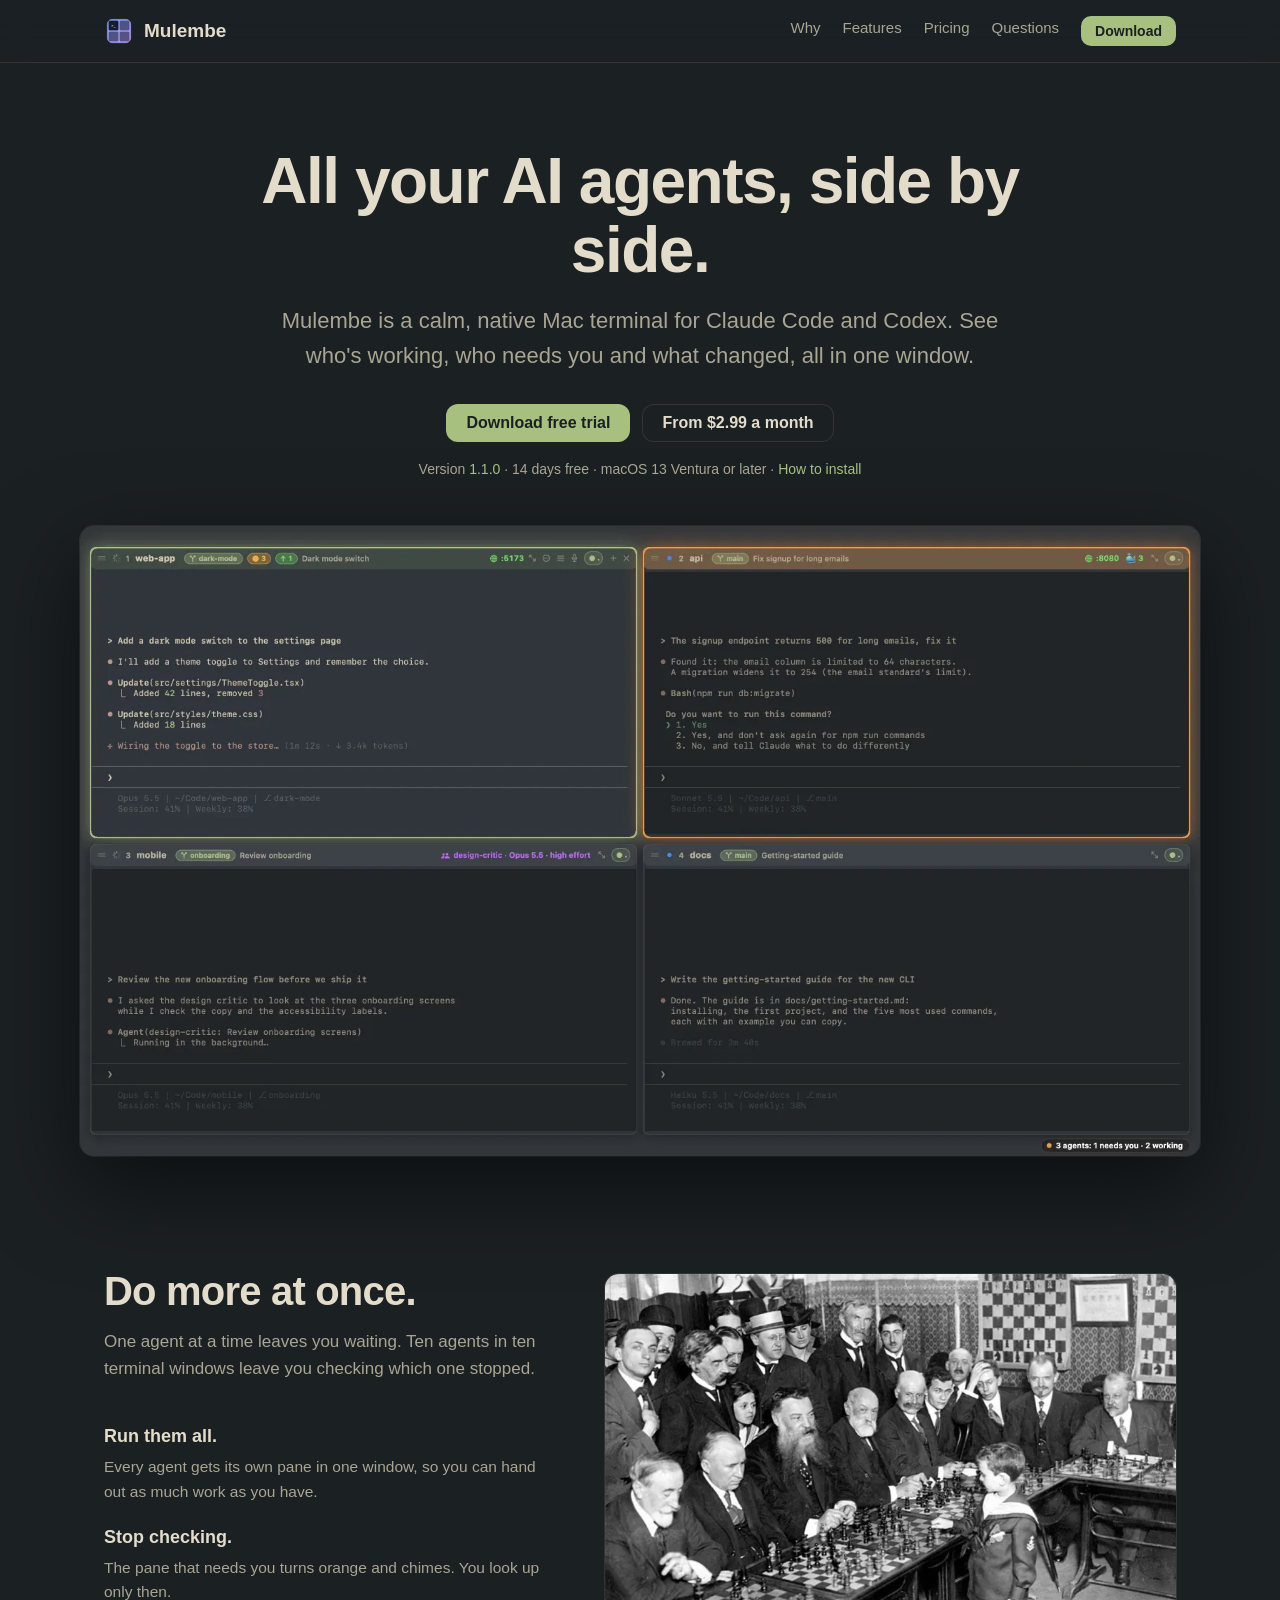
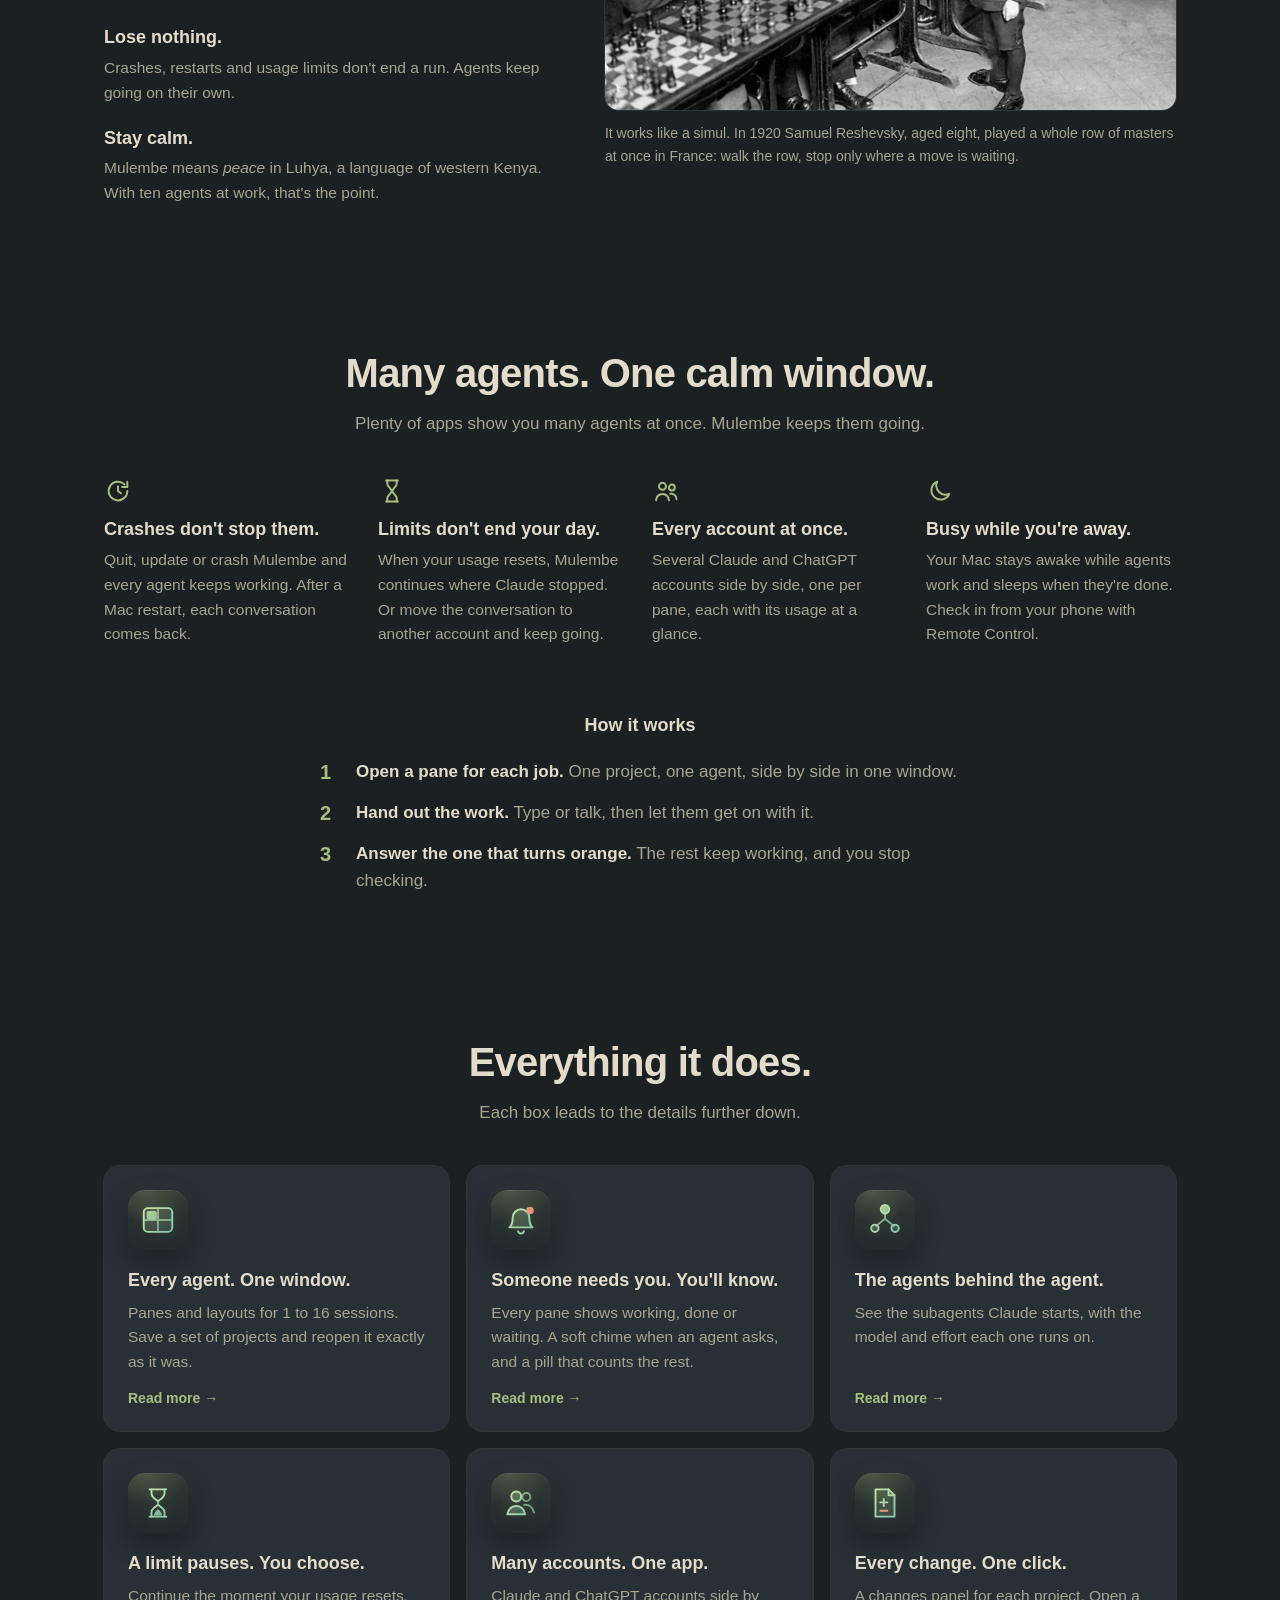
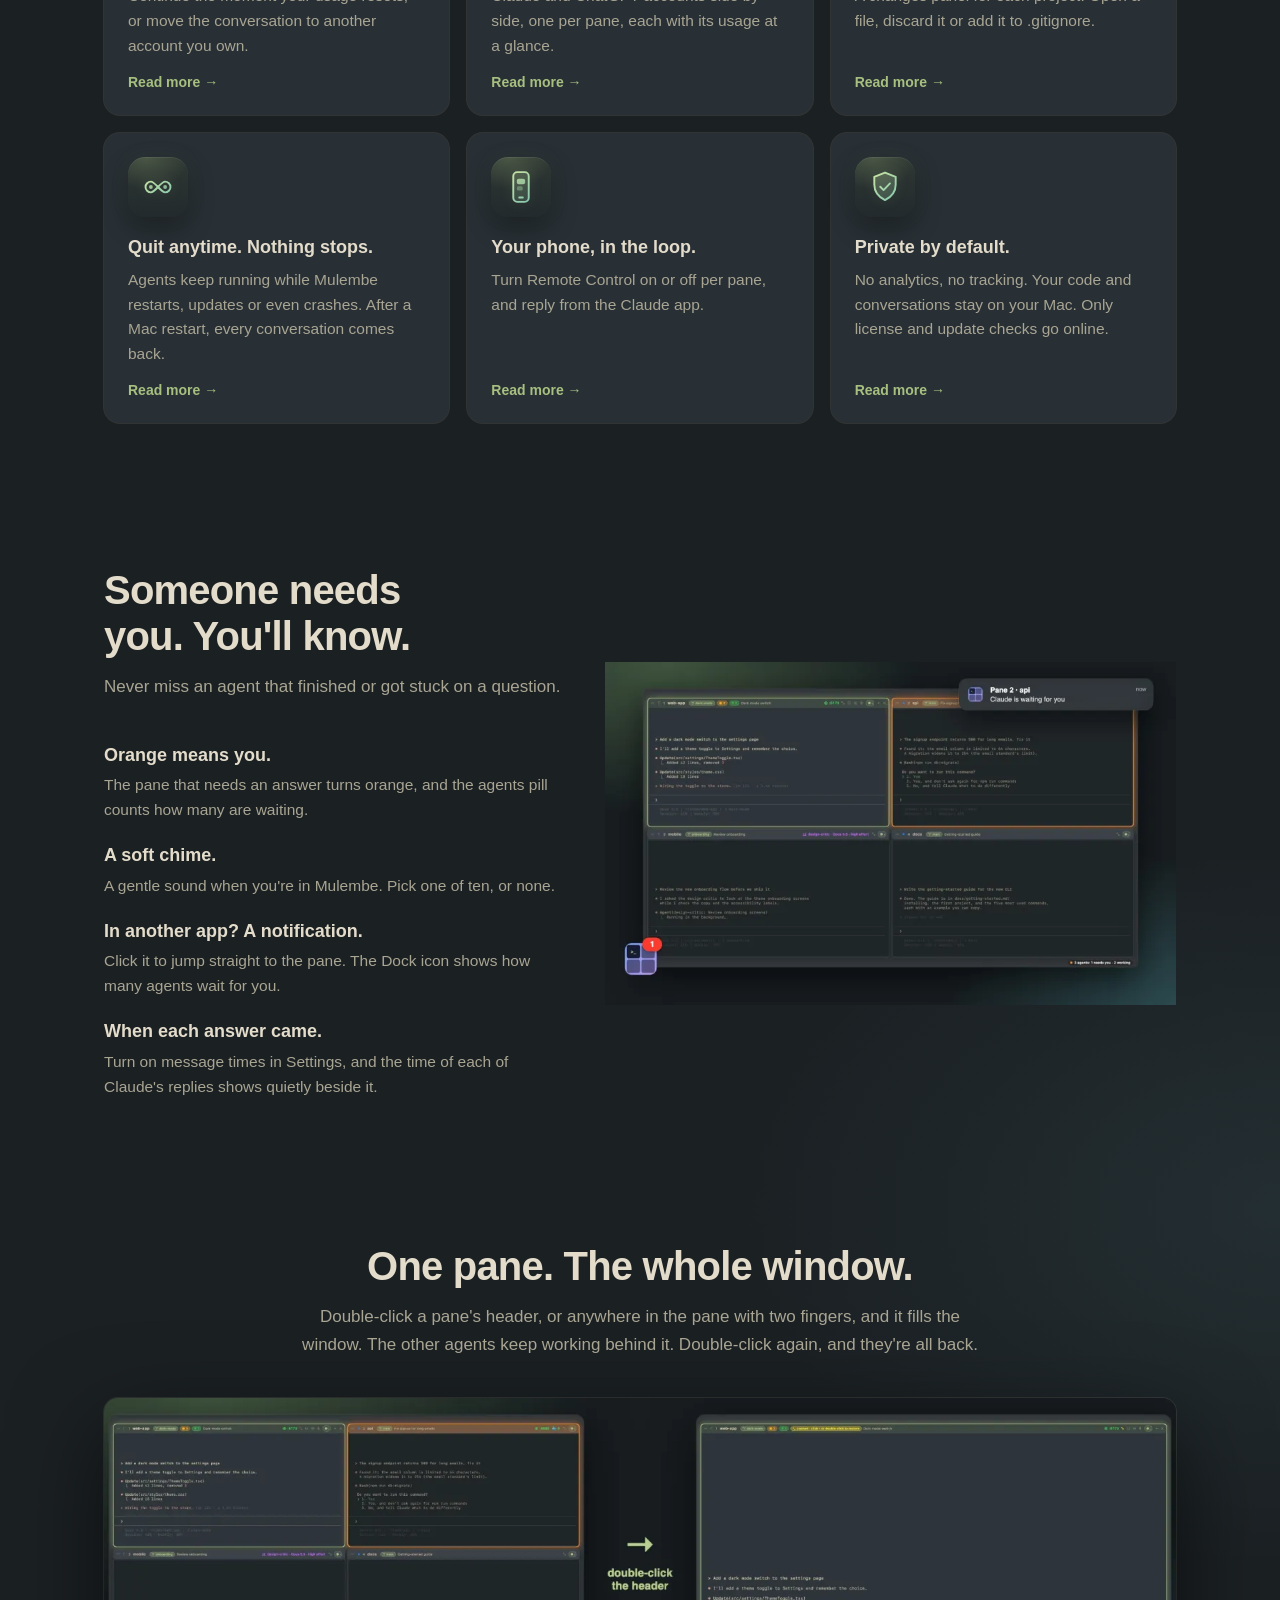
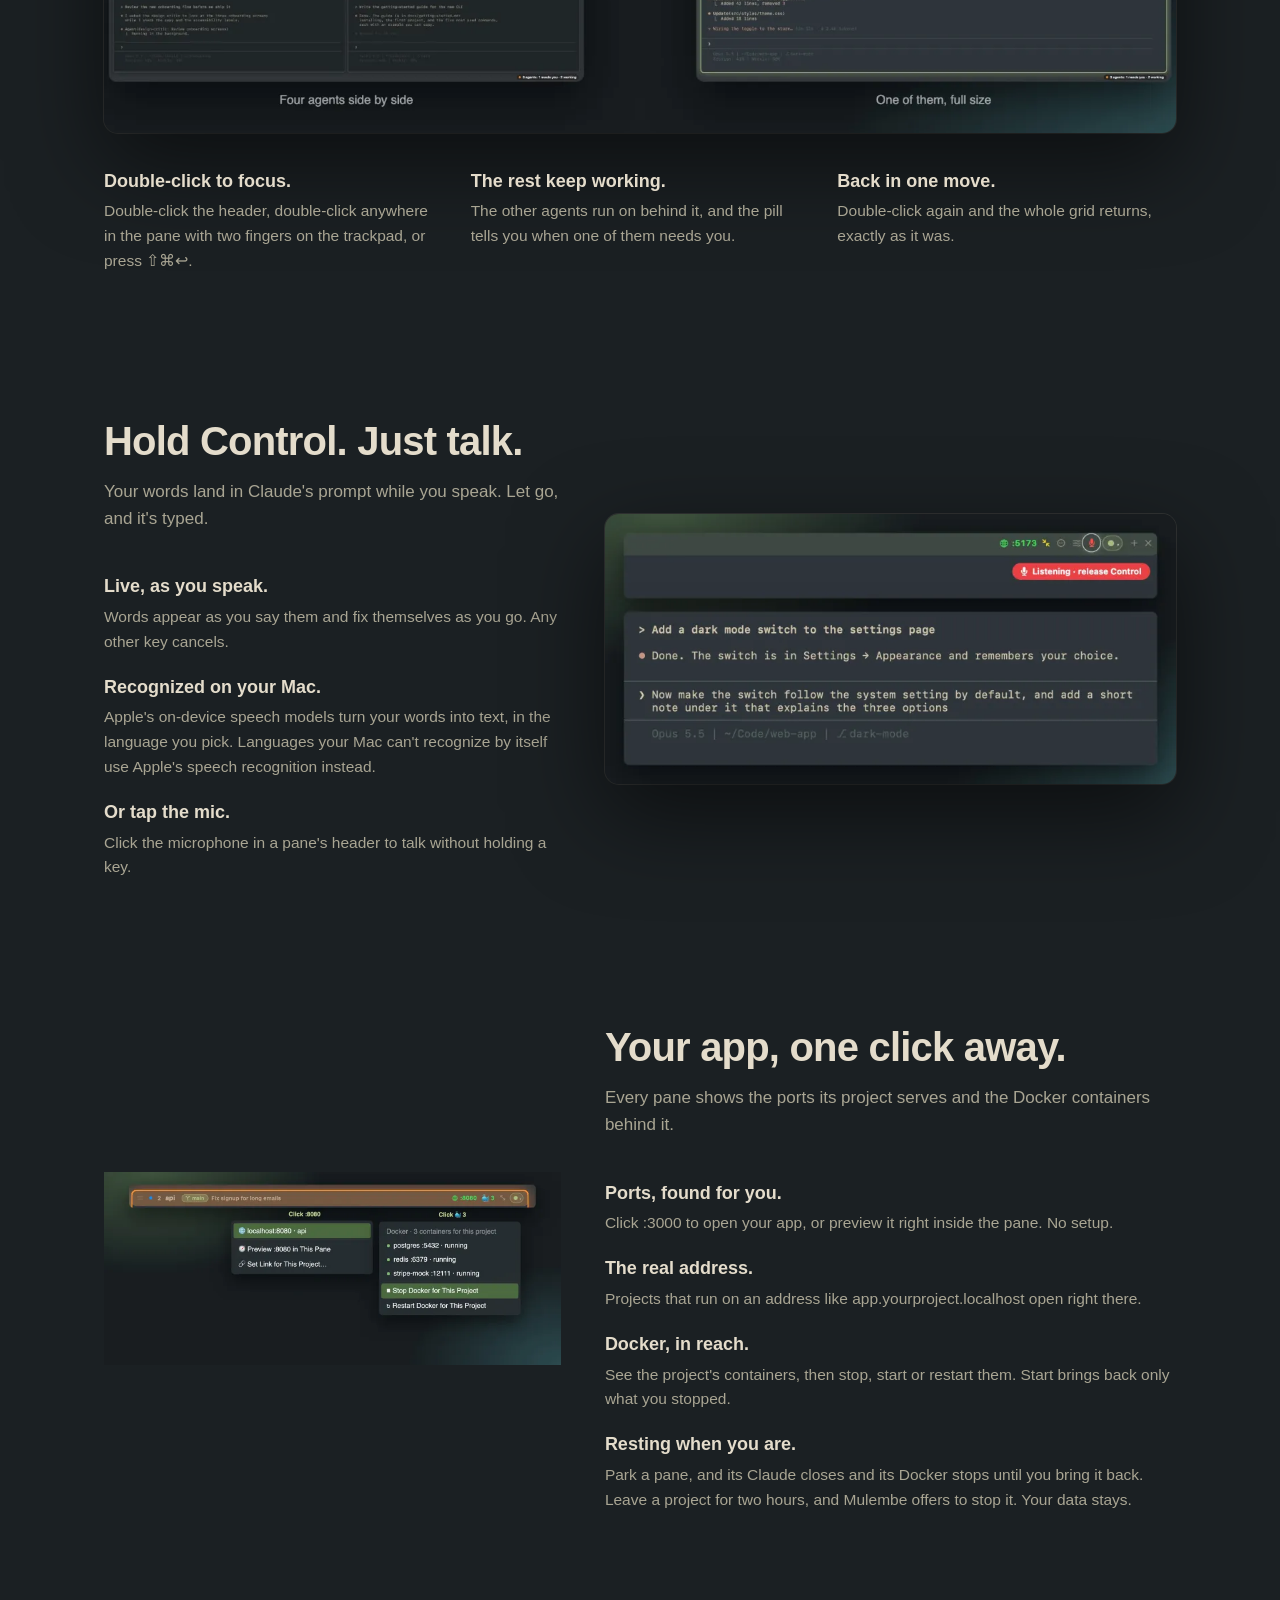
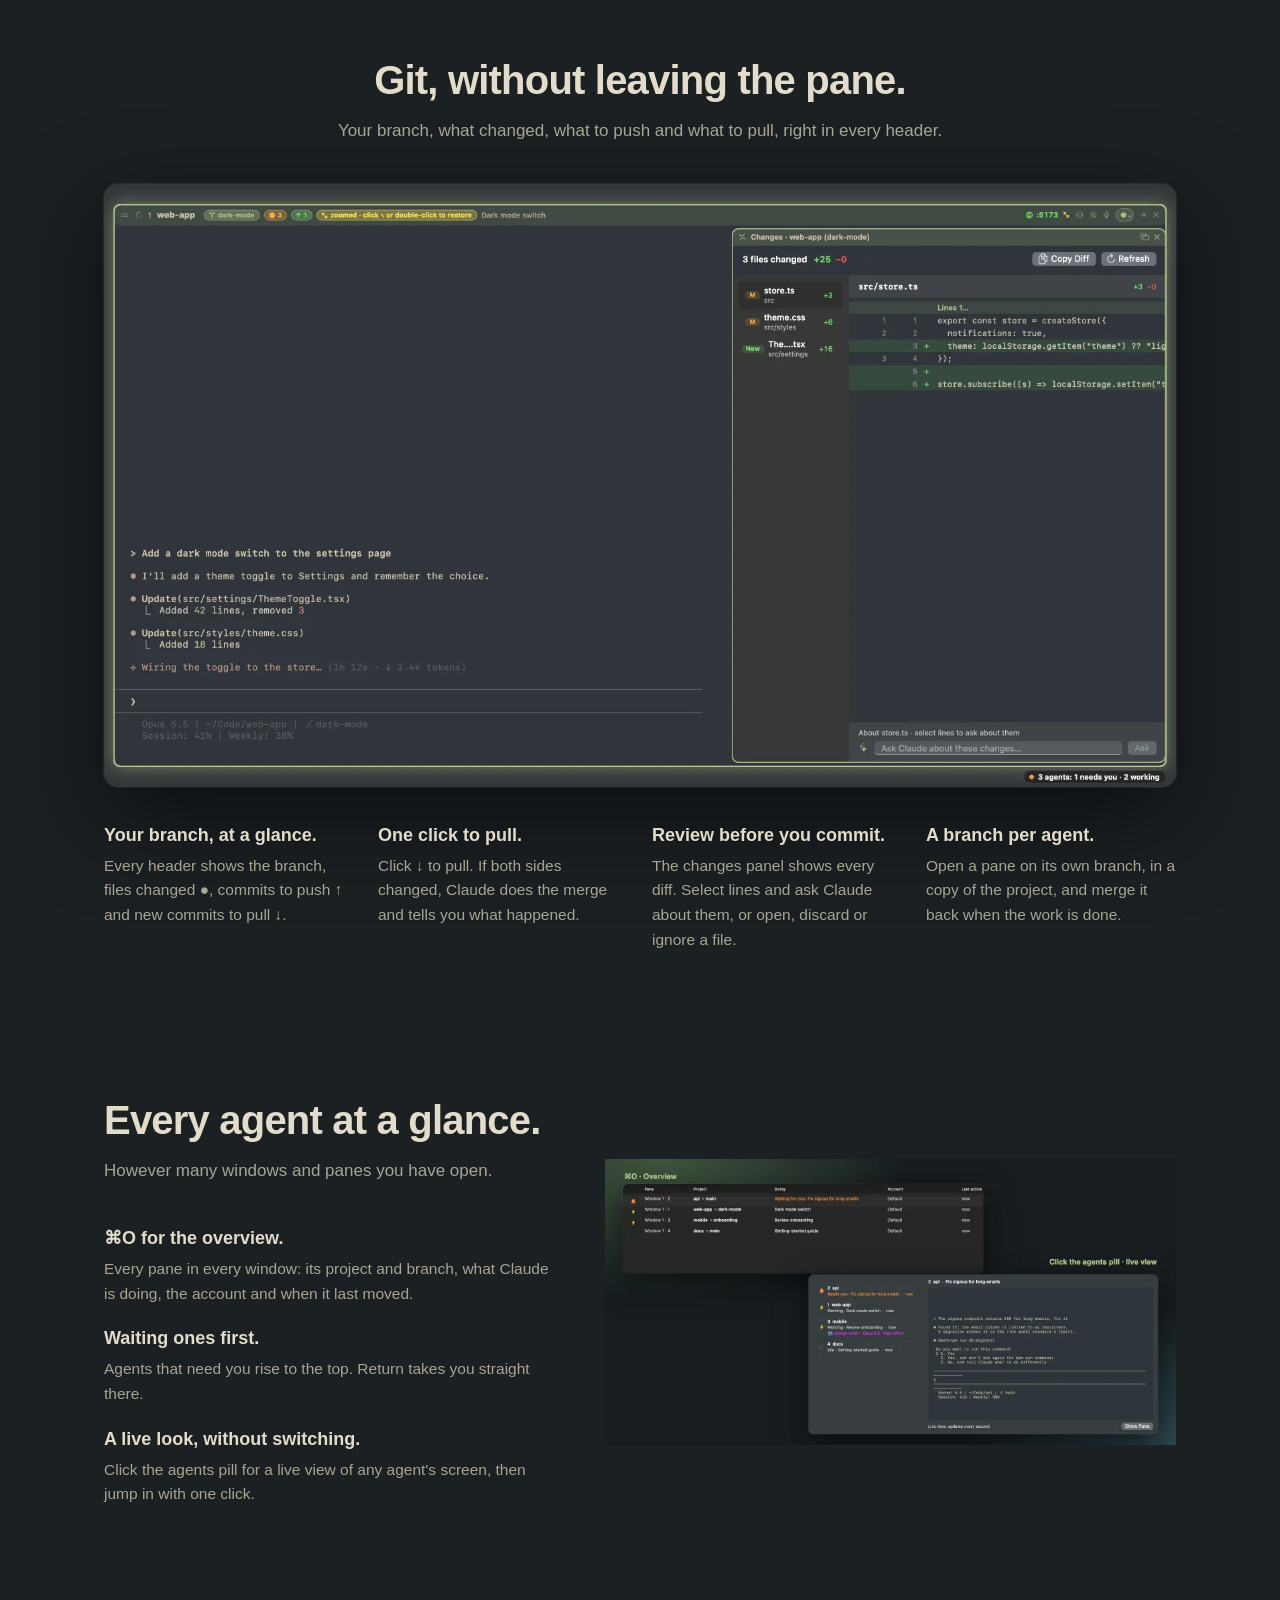
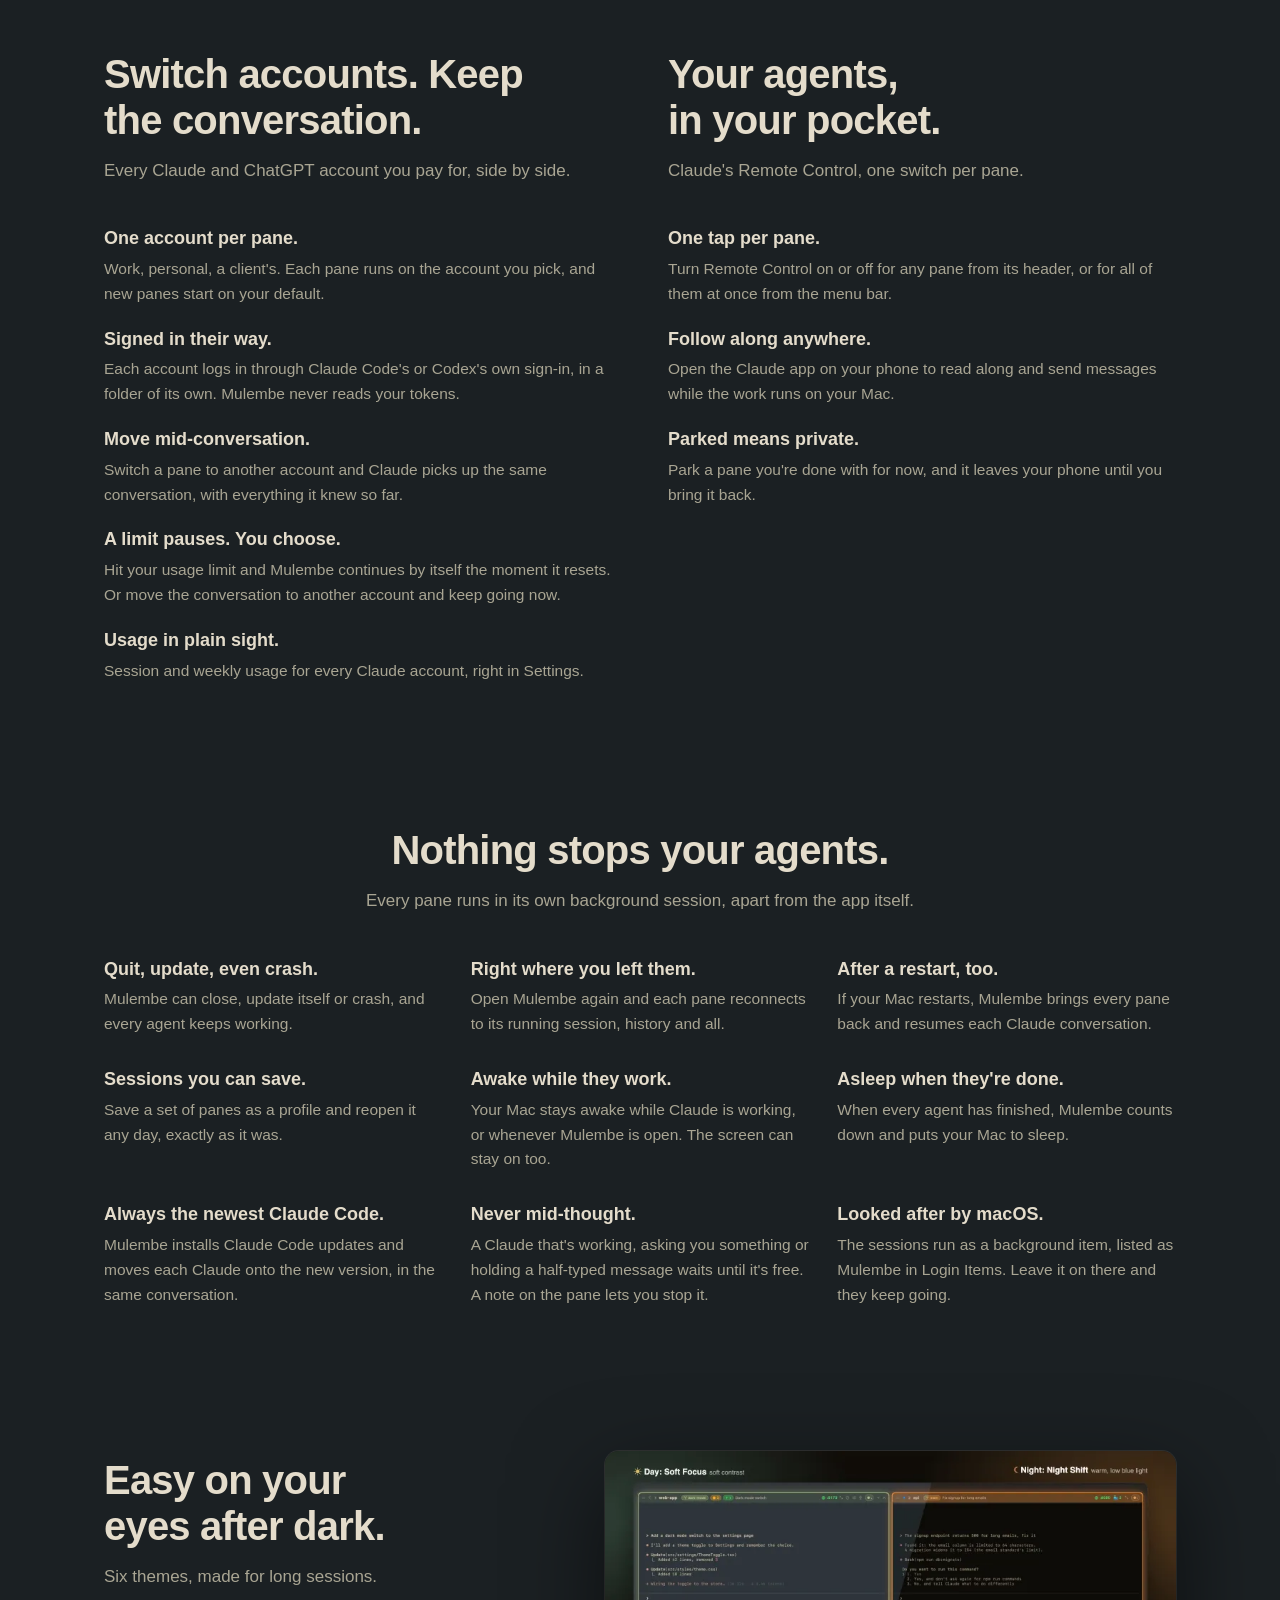
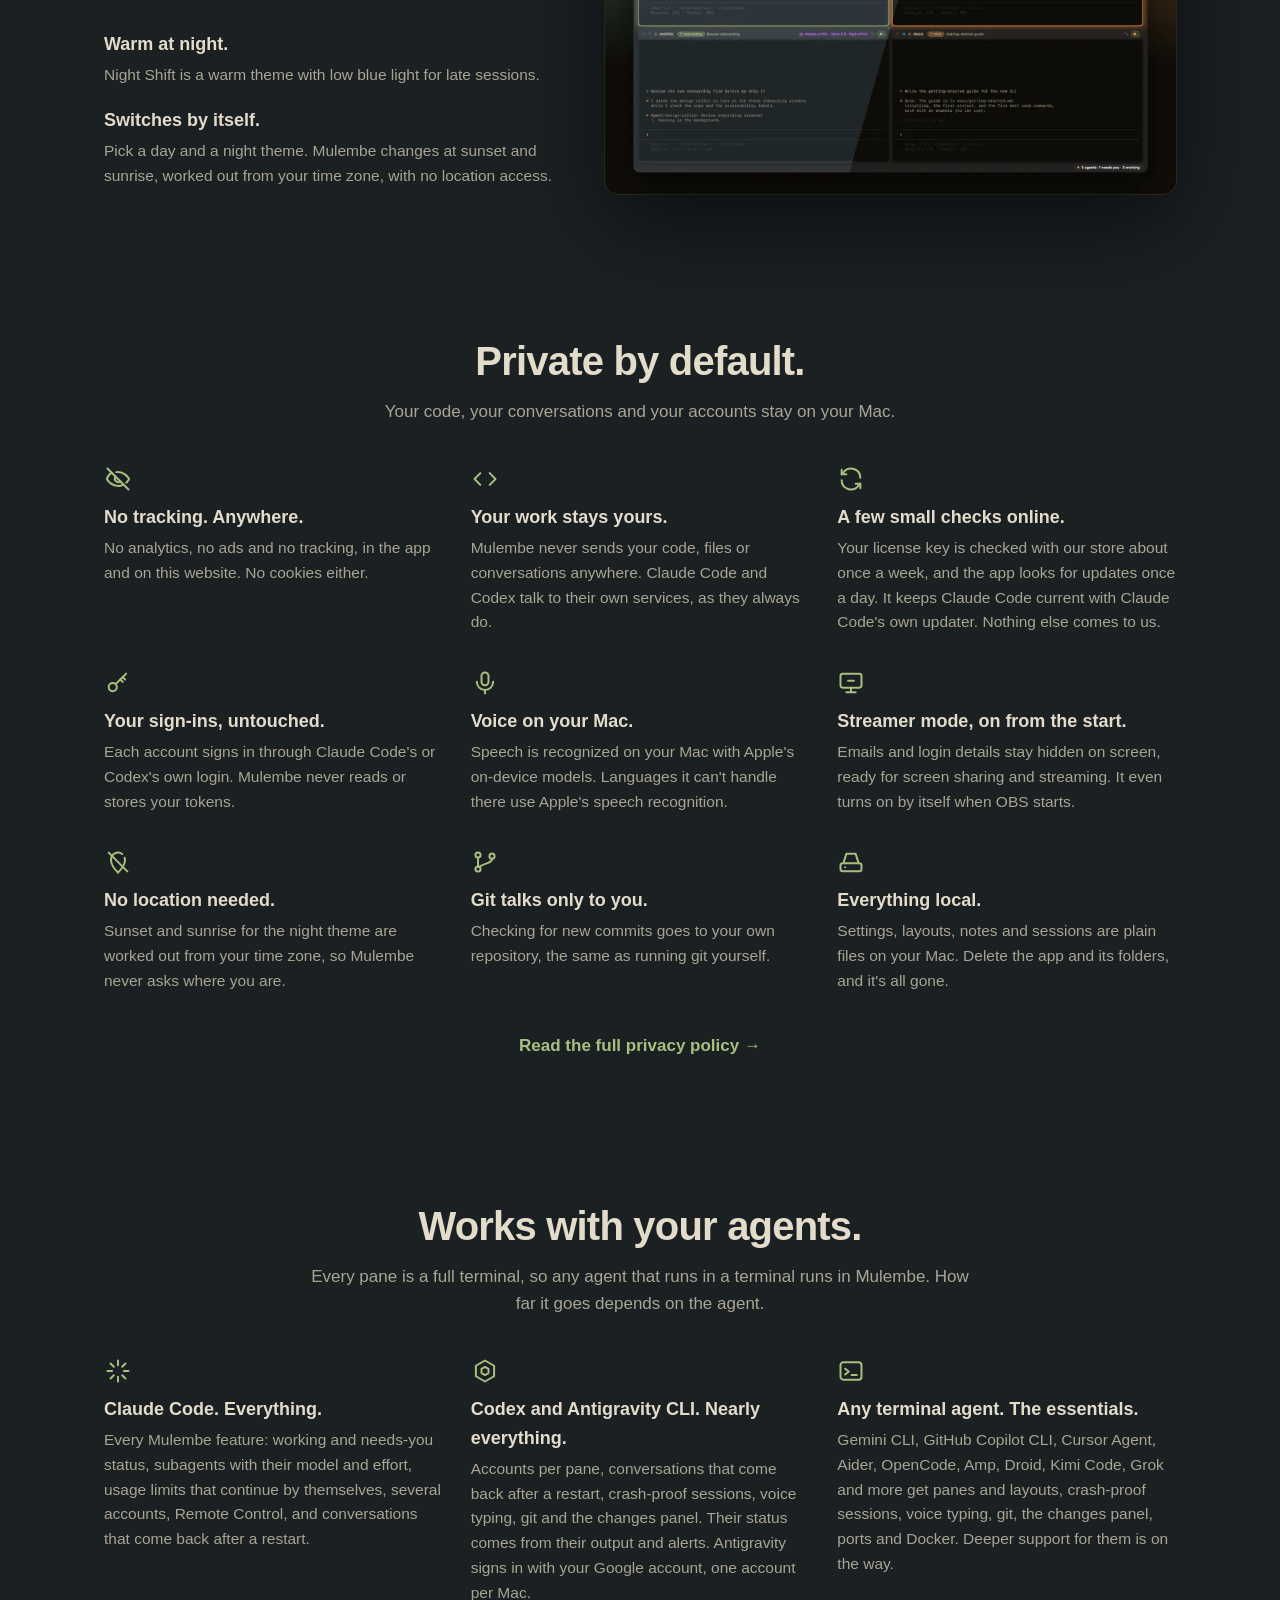
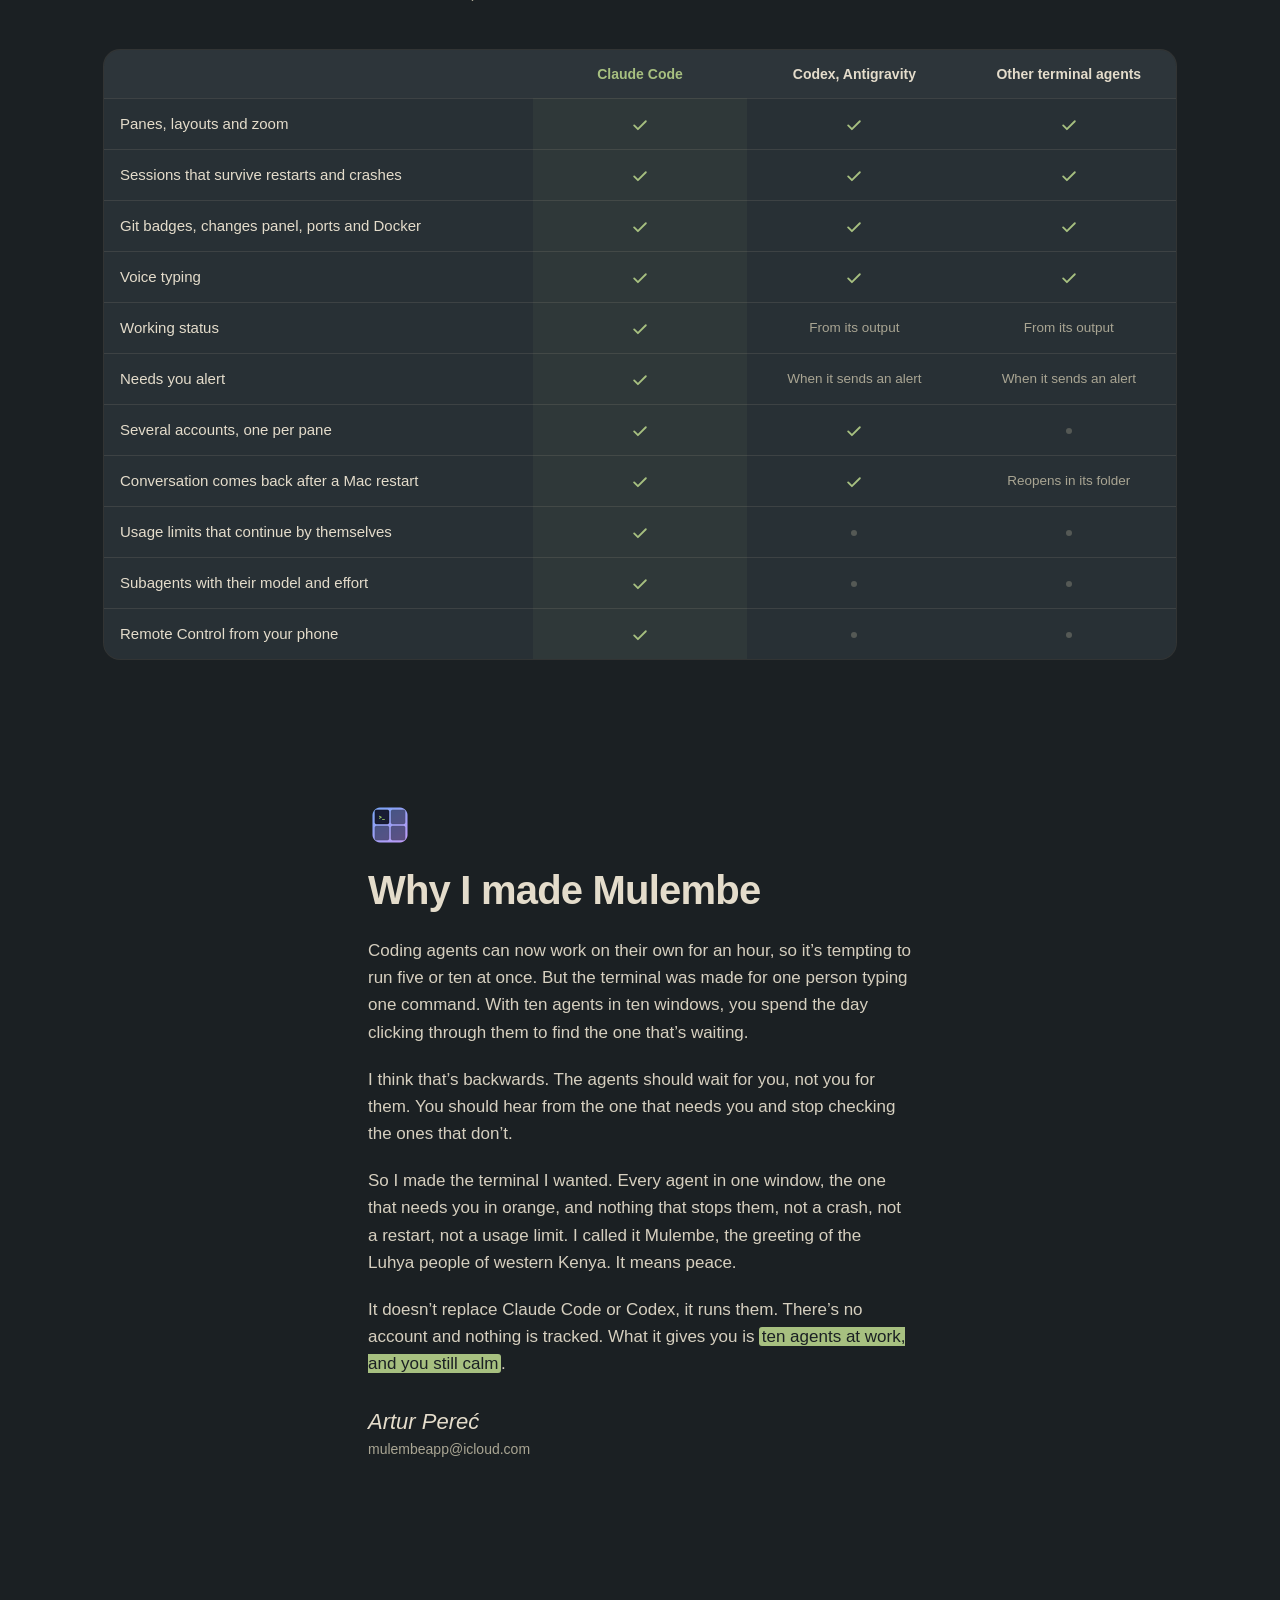
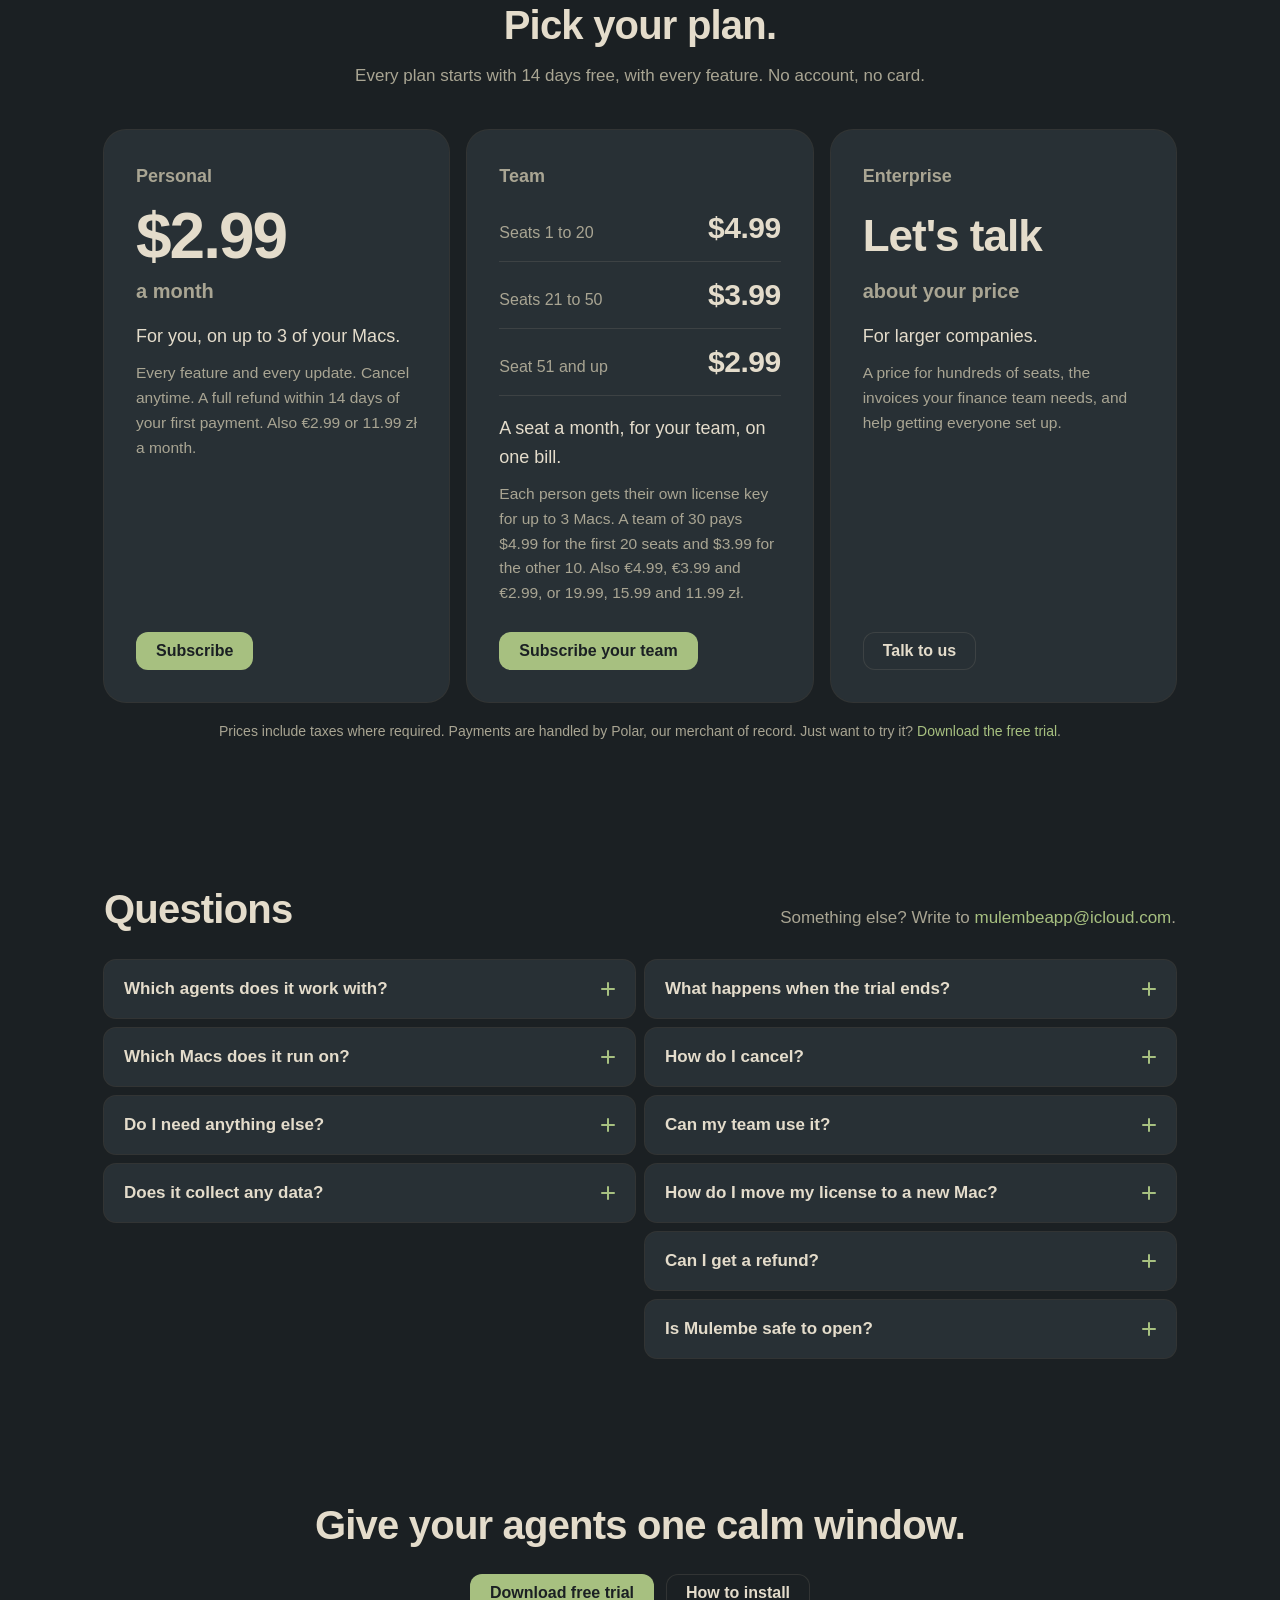
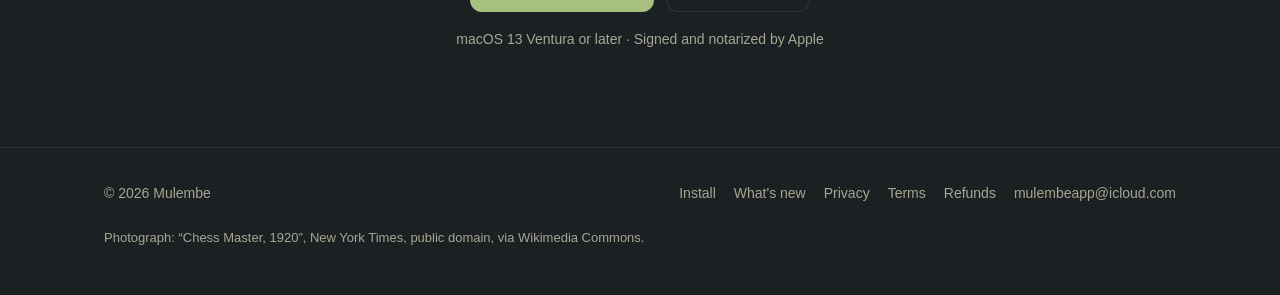
==== commit 99f8a480: "Parking closes Claude and stops Docker until the pane comes back" ====
--- a/index.html
+++ b/index.html
@@ -181,7 +181,7 @@
           <div><h3>Ports, found for you.</h3><p>Click :3000 to open your app, or preview it right inside the pane. No setup.</p></div>
           <div><h3>The real address.</h3><p>Projects that run on an address like app.yourproject.localhost open right there.</p></div>
           <div><h3>Docker, in reach.</h3><p>See the project's containers, then stop, start or restart them. Start brings back only what you stopped.</p></div>
-          <div><h3>Resting when you are.</h3><p>Park a pane, or leave a project for two hours, and Mulembe offers to stop its Docker to free CPU and memory. Your data stays.</p></div>
+          <div><h3>Resting when you are.</h3><p>Park a pane, and its Claude closes and its Docker stops until you bring it back. Leave a project for two hours, and Mulembe offers to stop it. Your data stays.</p></div>
         </div>
       </div>
     </div>
